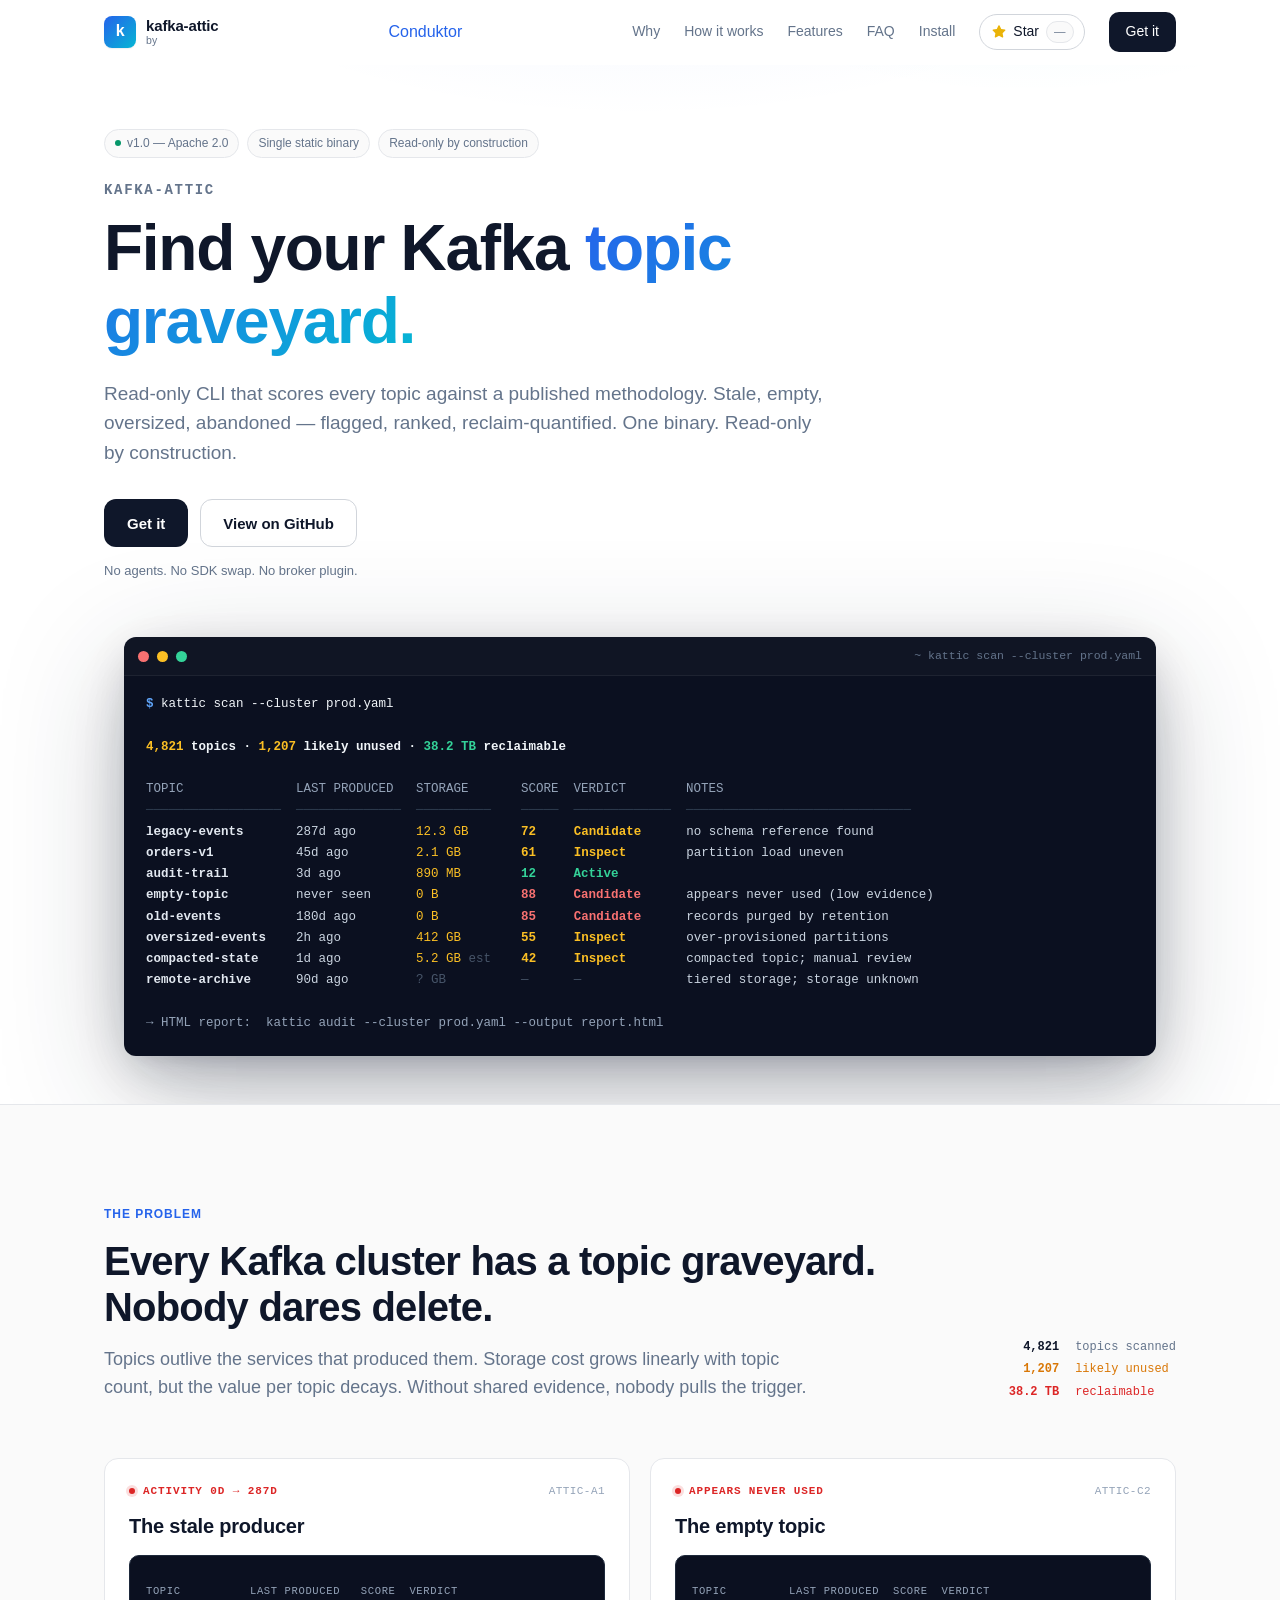
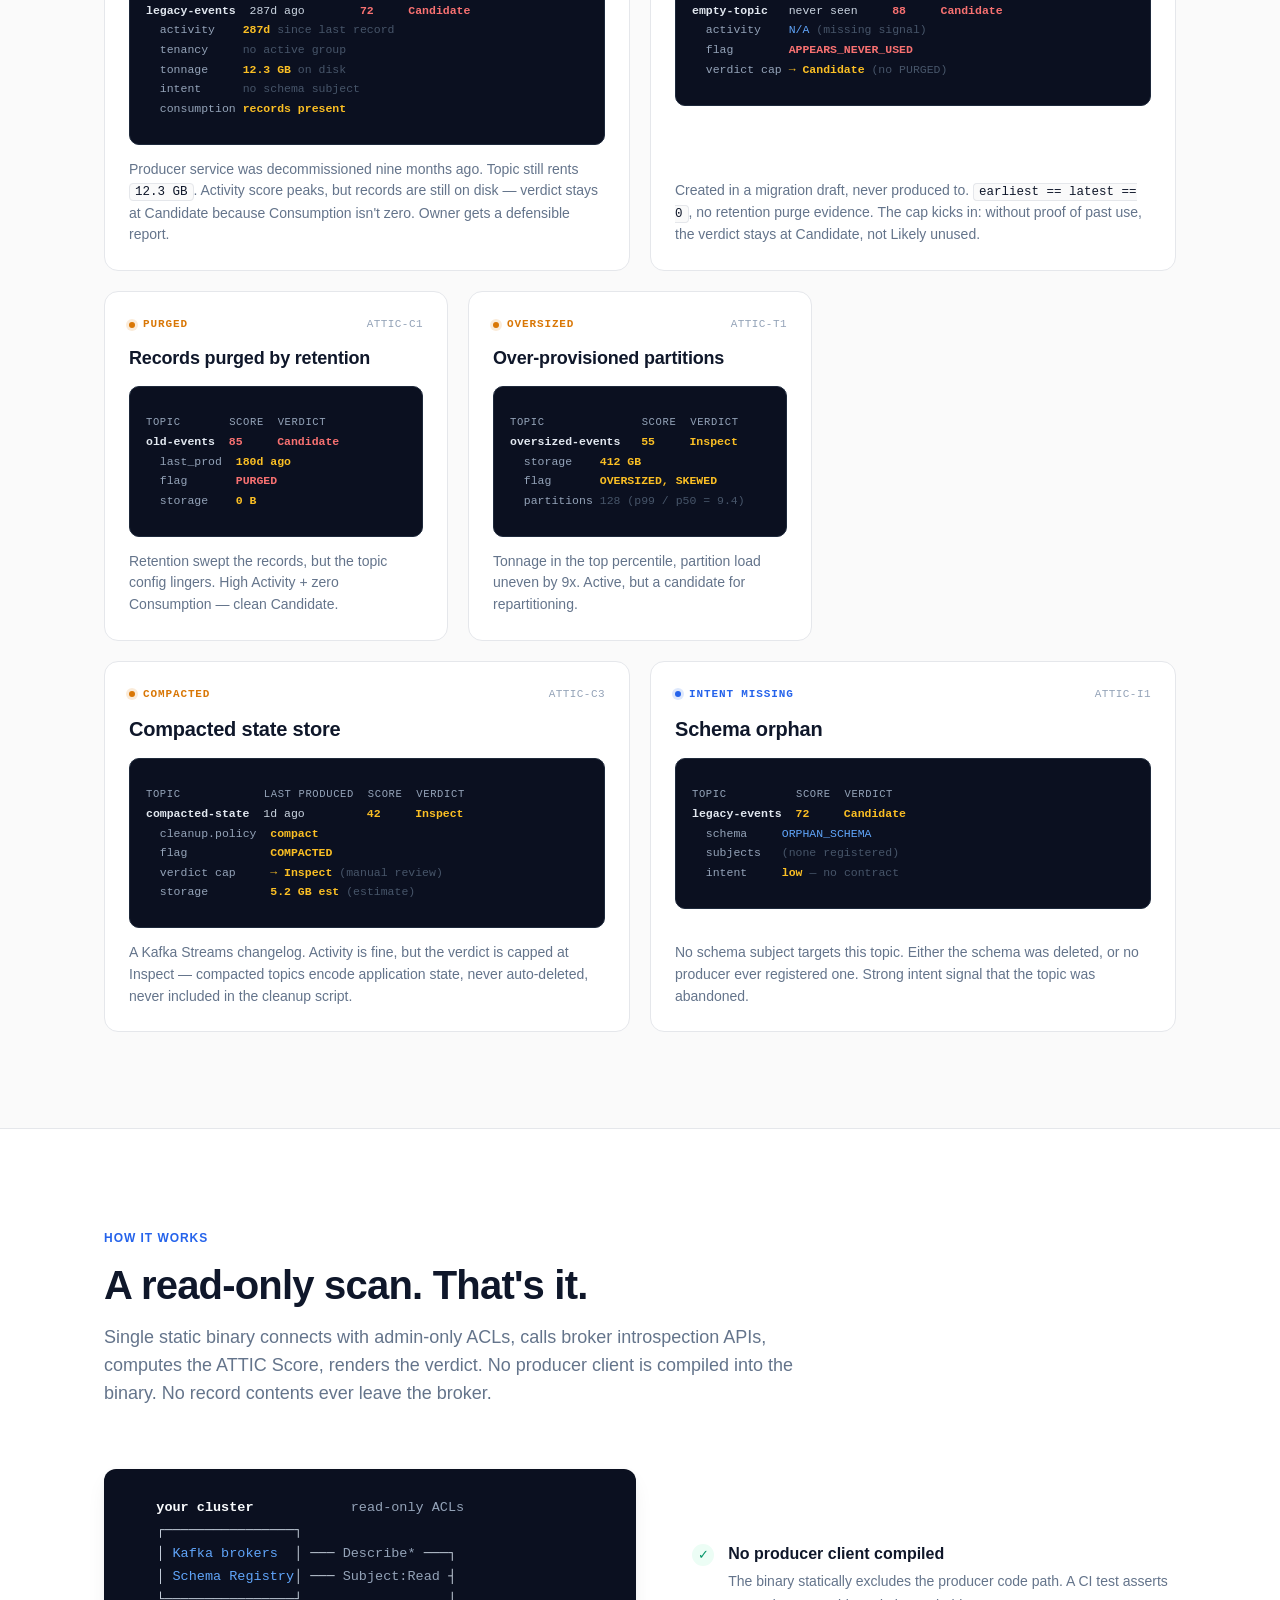
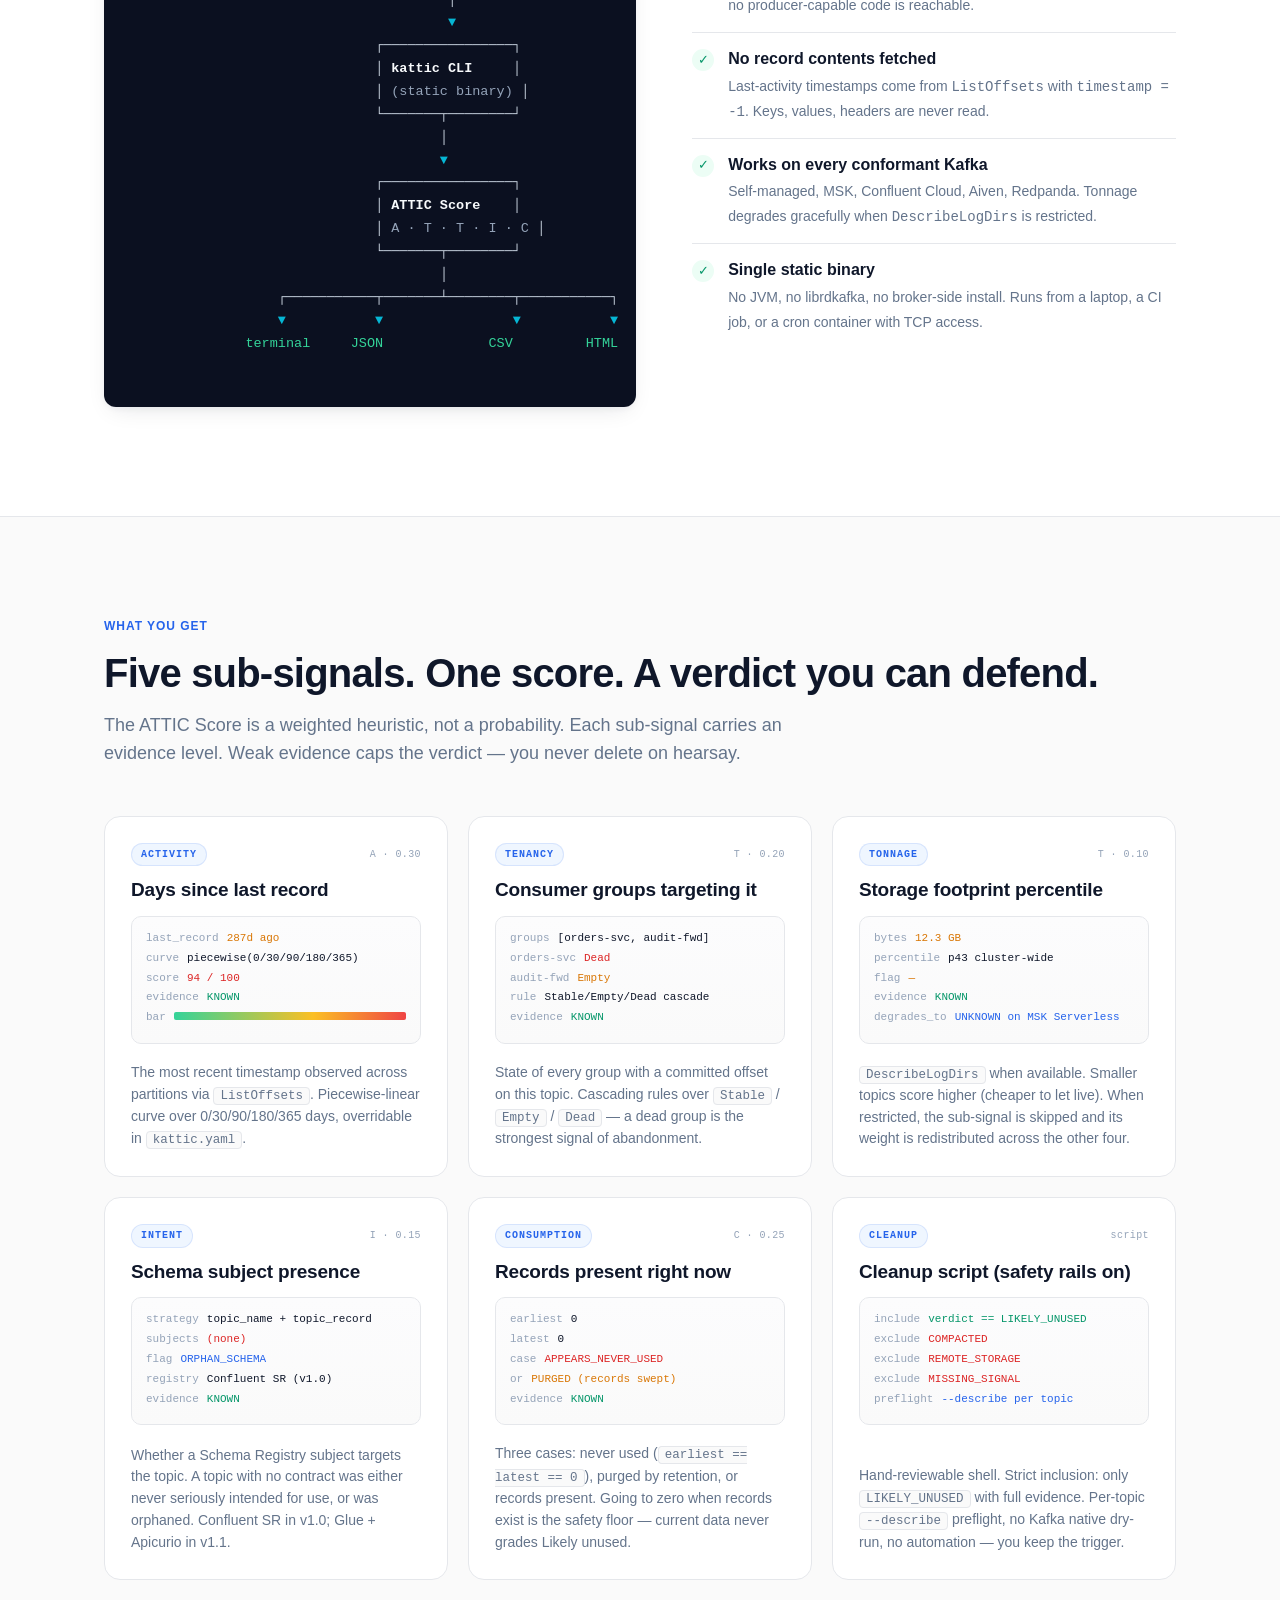
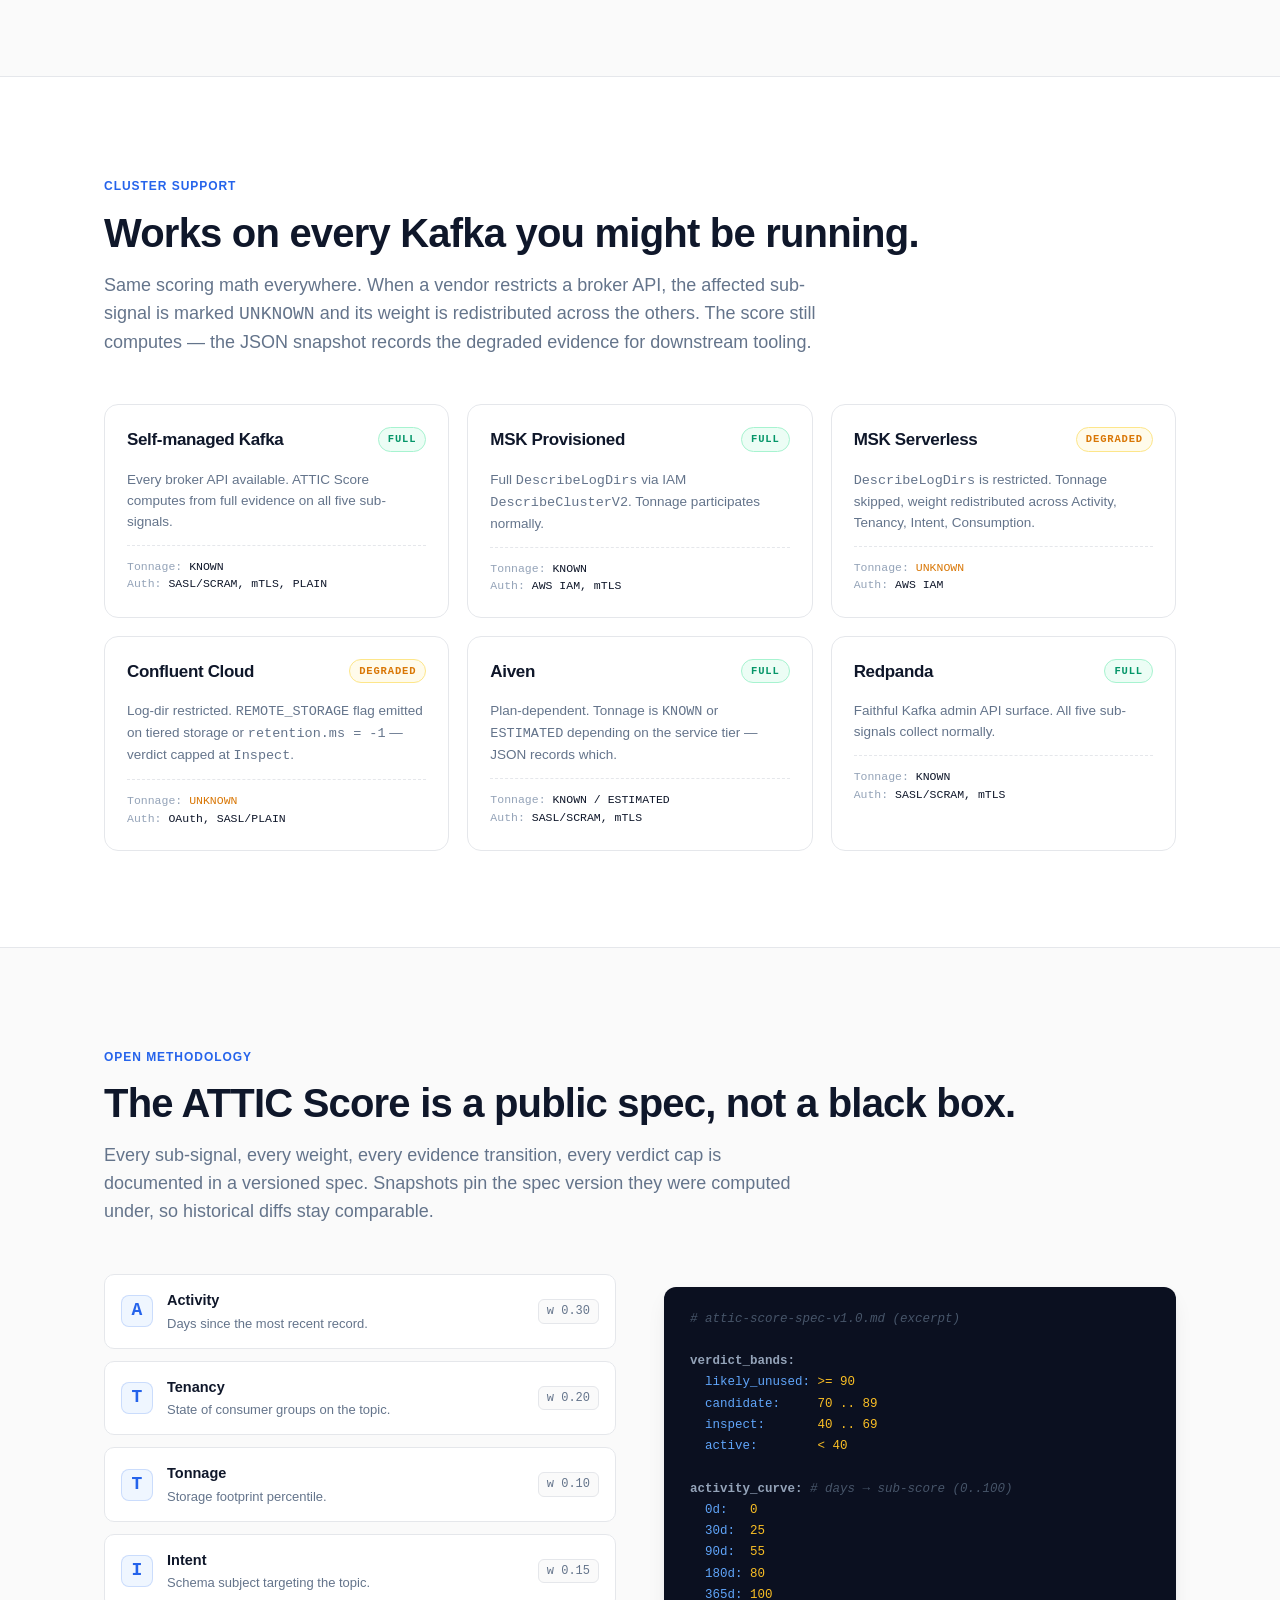
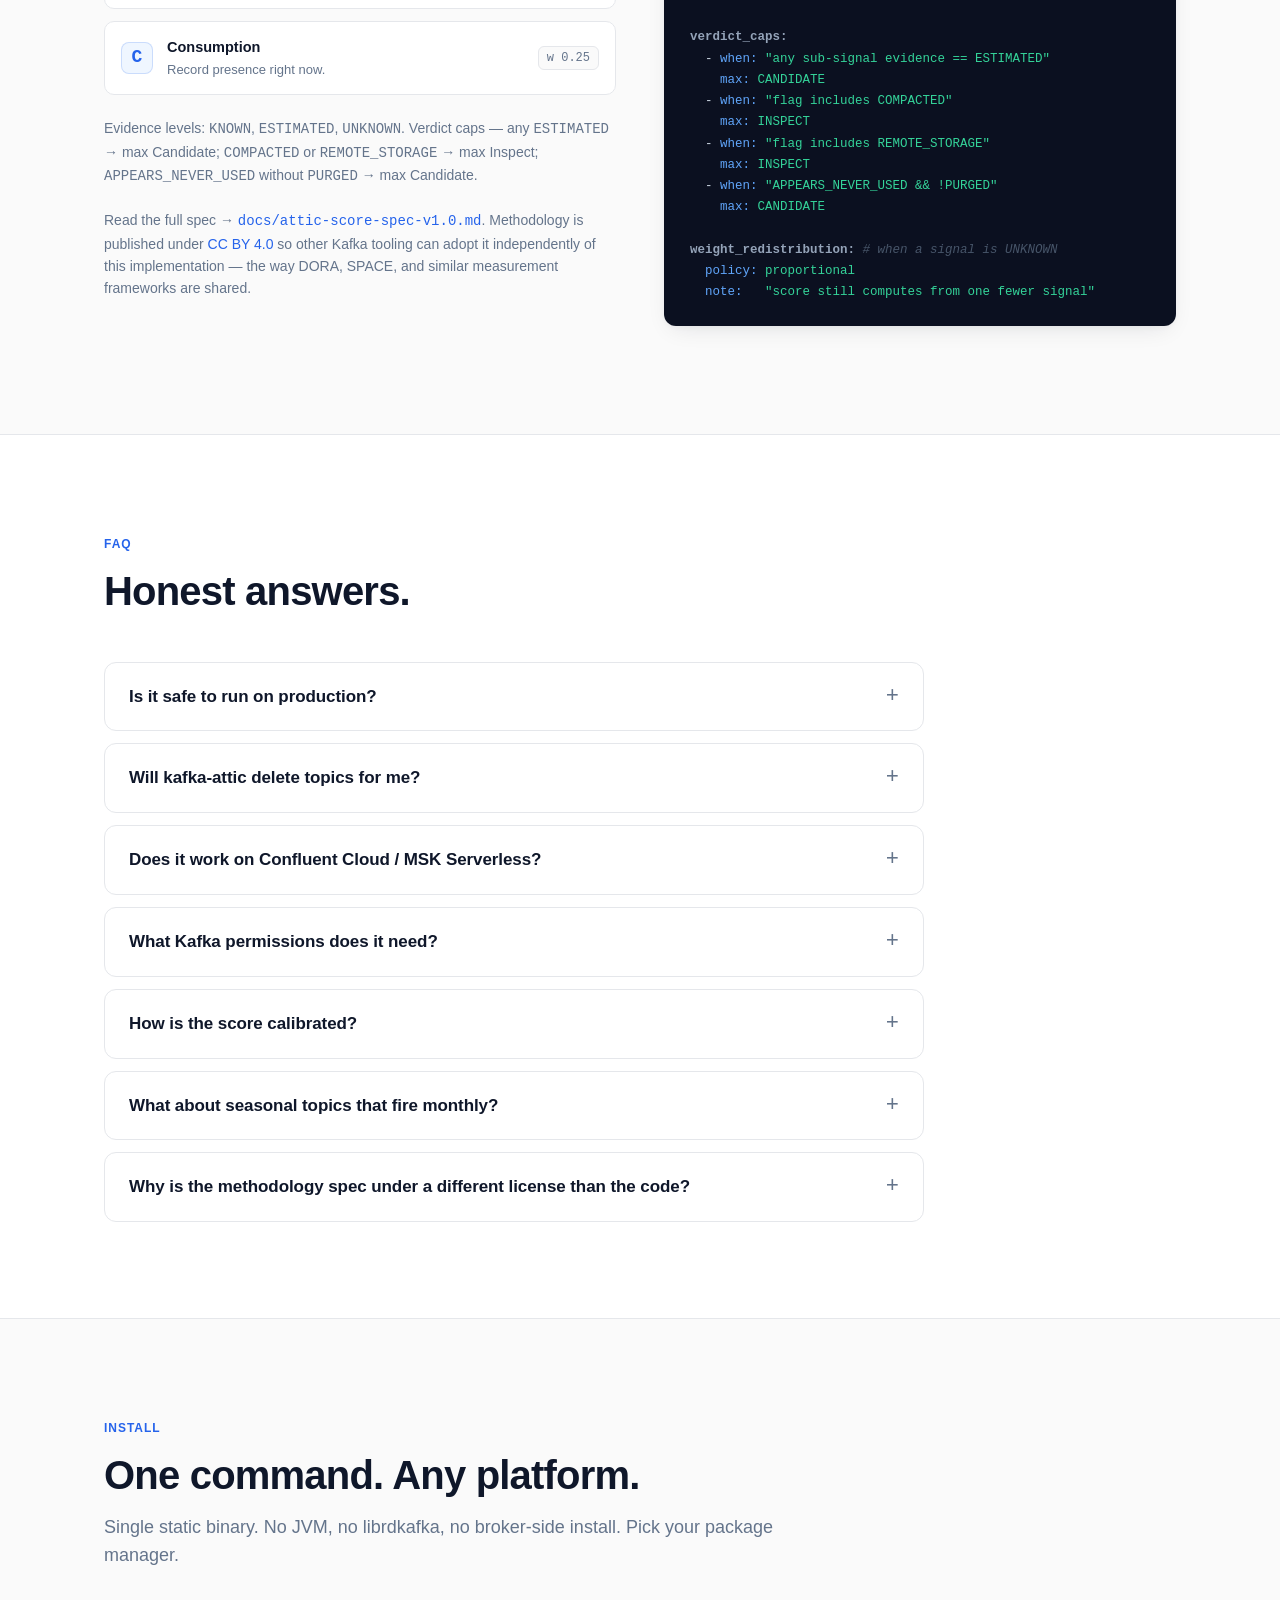
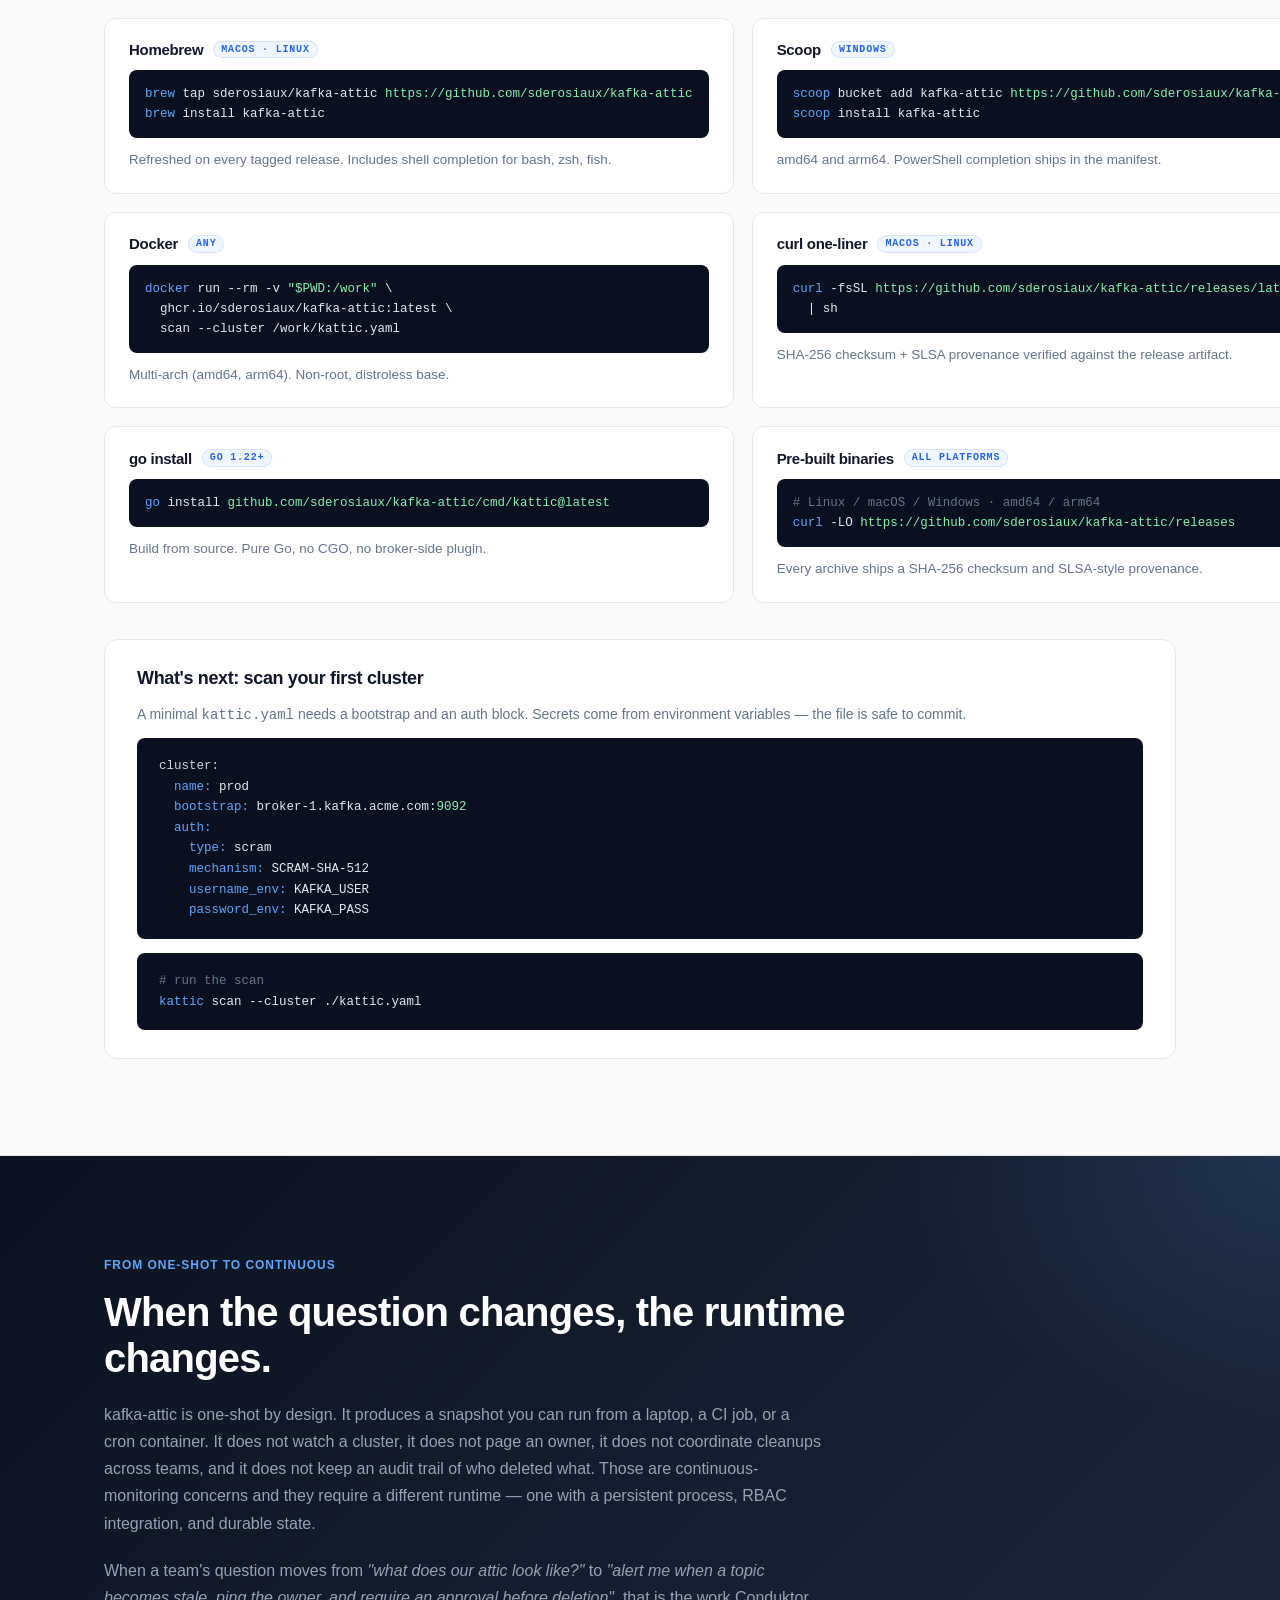
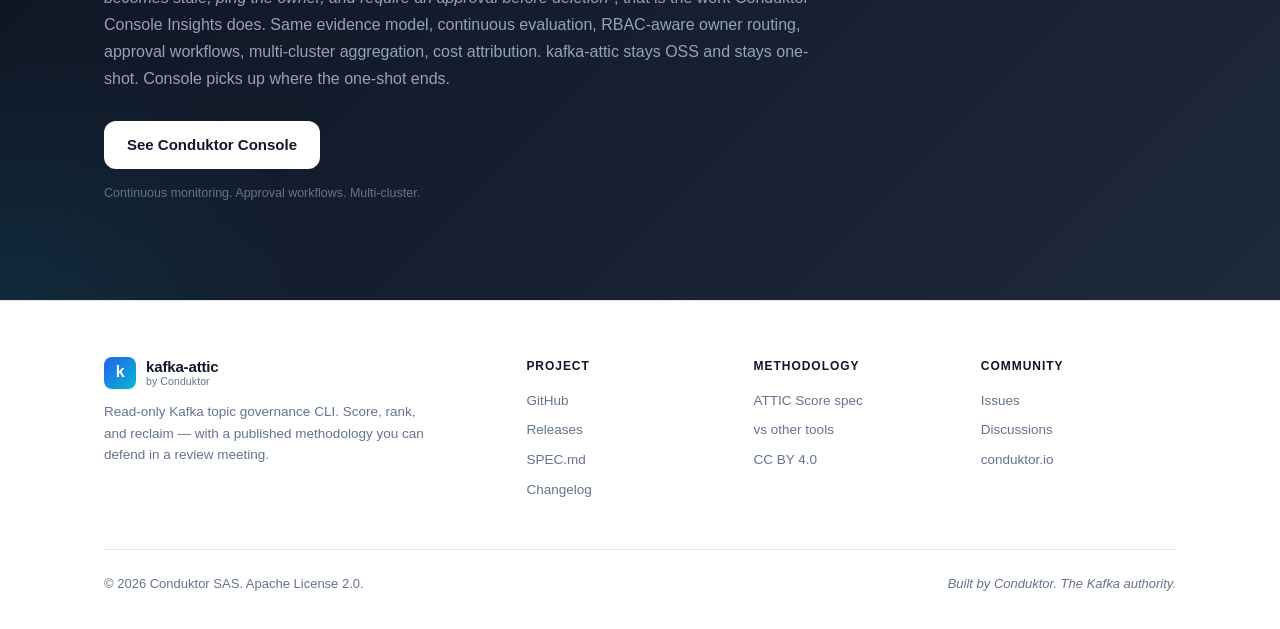
==== docs/index.html @ 412f43ad "feat: landing page (GitHub Pages) + same-repo brew/scoop publishing Landing page at https://sderosia" ====
<!doctype html>
<html lang="en">
  <head>
    <meta charset="utf-8" />
    <meta name="viewport" content="width=device-width,initial-scale=1" />
    <title>kafka-attic — find your Kafka topic graveyard</title>
    <meta
      name="description"
      content="Read-only Go CLI that scores stale, empty, oversized, abandoned Kafka topics in one scan. ATTIC Score methodology, vendor-neutral, single binary."
    />
    <meta
      name="keywords"
      content="kafka topic cleanup, stale kafka topics, kafka topic graveyard, unused kafka topics, kafka storage reclaim, kafka audit, ATTIC Score, kafka governance, kafka CLI, kafka admin, MSK cleanup, Confluent Cloud cleanup, Aiven Kafka, Redpanda, kafka topic lifecycle, kafka disk cost, kafka topic owner, kafka inventory, kafka health, kafka attic"
    />
    <meta name="author" content="Conduktor" />
    <meta
      name="robots"
      content="index,follow,max-image-preview:large,max-snippet:-1,max-video-preview:-1"
    />
    <meta name="theme-color" content="#0f172a" />
    <meta name="color-scheme" content="light" />
    <link rel="canonical" href="https://sderosiaux.github.io/kafka-attic/" />
    <link rel="manifest" href="manifest.webmanifest" />

    <!-- Open Graph -->
    <meta property="og:title" content="kafka-attic — find your Kafka topic graveyard" />
    <meta
      property="og:description"
      content="Read-only Go CLI that scores stale, empty, oversized, abandoned Kafka topics in one scan. ATTIC Score methodology, vendor-neutral, single binary."
    />
    <meta property="og:url" content="https://sderosiaux.github.io/kafka-attic/" />
    <meta property="og:site_name" content="kafka-attic" />
    <meta property="og:locale" content="en_US" />
    <meta property="og:type" content="website" />
    <meta property="og:image" content="https://sderosiaux.github.io/kafka-attic/images/og-card.png" />
    <meta property="og:image:width" content="1200" />
    <meta property="og:image:height" content="630" />
    <meta property="og:image:type" content="image/png" />
    <meta
      property="og:image:alt"
      content="kafka-attic — find your Kafka topic graveyard. Read-only CLI."
    />

    <!-- Twitter -->
    <meta name="twitter:card" content="summary_large_image" />
    <meta name="twitter:site" content="@conduktor" />
    <meta name="twitter:creator" content="@conduktor" />
    <meta name="twitter:title" content="kafka-attic — find your Kafka topic graveyard" />
    <meta
      name="twitter:description"
      content="Read-only Go CLI that scores stale, empty, oversized, abandoned Kafka topics in one scan. ATTIC Score methodology, vendor-neutral, single binary."
    />
    <meta
      name="twitter:image"
      content="https://sderosiaux.github.io/kafka-attic/images/og-card.png"
    />
    <meta
      name="twitter:image:alt"
      content="kafka-attic — find your Kafka topic graveyard."
    />

    <!-- Performance -->
    <link rel="preconnect" href="https://api.github.com" crossorigin />
    <link rel="dns-prefetch" href="https://github.com" />

    <!-- Structured data: SoftwareApplication -->
    <script type="application/ld+json">
      {
        "@context": "https://schema.org",
        "@type": "SoftwareApplication",
        "name": "kafka-attic",
        "alternateName": "kattic",
        "applicationCategory": "DeveloperApplication",
        "applicationSubCategory": "Kafka topic governance scanner",
        "operatingSystem": "Linux, macOS, Windows",
        "softwareVersion": "1.0.0",
        "dateModified": "2026-05-22",
        "url": "https://sderosiaux.github.io/kafka-attic/",
        "description": "Read-only Go CLI that scores every Kafka topic against a published methodology — Activity, Tenancy, Tonnage, Intent, Consumption. Single static binary, vendor-neutral, no producer client compiled.",
        "image": "https://sderosiaux.github.io/kafka-attic/images/og-card.png",
        "downloadUrl": "https://github.com/sderosiaux/kafka-attic/releases/latest",
        "softwareHelp": "https://github.com/sderosiaux/kafka-attic",
        "license": "https://www.apache.org/licenses/LICENSE-2.0",
        "featureList": [
          "ATTIC Score 0-100 per topic over five sub-signals",
          "Evidence levels: KNOWN, ESTIMATED, UNKNOWN per sub-signal",
          "Structural flags: OVERSIZED, SKEWED, ORPHAN_SCHEMA, COMPACTED, REMOTE_STORAGE",
          "Cleanup script generator with strict inclusion rules",
          "Snapshot diff for week-over-week reclaim tracking",
          "Four output formats: terminal, JSON, CSV, single-file HTML",
          "Auth: SASL_PLAIN, SCRAM-SHA-256/512, mTLS, AWS IAM, OAuth",
          "Works on self-managed Kafka, MSK, Confluent Cloud, Aiven, Redpanda"
        ],
        "offers": {
          "@type": "Offer",
          "price": "0",
          "priceCurrency": "USD"
        },
        "author": {
          "@type": "Organization",
          "name": "Conduktor",
          "url": "https://www.conduktor.io"
        },
        "publisher": {
          "@type": "Organization",
          "name": "Conduktor",
          "url": "https://www.conduktor.io"
        }
      }
    </script>

    <!-- Structured data: FAQPage -->
    <script type="application/ld+json">
      {
        "@context": "https://schema.org",
        "@type": "FAQPage",
        "mainEntity": [
          {
            "@type": "Question",
            "name": "Is it safe to run on production?",
            "acceptedAnswer": {
              "@type": "Answer",
              "text": "Yes. kafka-attic is read-only by construction. The binary uses franz-go configured as an admin/consumer client only; the producer client is statically excluded at compile time and a CI test asserts that no producer-capable code path is reachable. Scans use bounded concurrency and back off on throttling. For multi-thousand-topic clusters, a --sample mode lets you size impact first."
            }
          },
          {
            "@type": "Question",
            "name": "Will kafka-attic delete topics for me?",
            "acceptedAnswer": {
              "@type": "Answer",
              "text": "No. The cleanup script is a generated shell artifact you review and run by hand. kafka-attic never executes a destructive command itself. The verdict is LIKELY_UNUSED, never SAFE_DELETE. Topics with MISSING_SIGNAL, COMPACTED, REMOTE_STORAGE, or UNKNOWN evidence are excluded from the cleanup script. The script ships with per-topic preflight --describe commands and a warning banner — Kafka has no native dry-run for topic deletion."
            }
          },
          {
            "@type": "Question",
            "name": "Does it work on Confluent Cloud / MSK Serverless?",
            "acceptedAnswer": {
              "@type": "Answer",
              "text": "Yes, with degraded Tonnage. DescribeLogDirs is restricted on both, so kafka-attic skips the Tonnage sub-signal and redistributes its weight. Confluent Cloud topics on tiered storage or infinite retention also receive REMOTE_STORAGE, capped at INSPECT. The four other sub-signals collect normally."
            }
          },
          {
            "@type": "Question",
            "name": "What Kafka permissions does it need?",
            "acceptedAnswer": {
              "@type": "Answer",
              "text": "Read-only ACLs: Describe on Cluster, Topic, and Group; DescribeConfigs on Topic; DescribeLogDirs on Cluster (optional — enables Tonnage). For Schema Registry, a read-only API key with Subject:Read. For MSK IAM: kafka:DescribeCluster, kafka-cluster:DescribeTopic, kafka-cluster:DescribeGroup, kafka-cluster:DescribeTopicDynamicConfiguration, kafka-cluster:Connect. The scan reports observed permissions so you can audit access after the fact."
            }
          },
          {
            "@type": "Question",
            "name": "How is the score calibrated?",
            "acceptedAnswer": {
              "@type": "Answer",
              "text": "Defaults (Activity 0.30, Tenancy 0.20, Tonnage 0.10, Intent 0.15, Consumption 0.25) come from an anonymized calibration dataset gathered during the design phase, weighted toward signals reliably available on every conformant cluster. All weights, thresholds, and the activity curve are overridable in kattic.yaml. Every JSON snapshot pins the attic_spec_version it was computed under, so historical snapshots remain reproducible and comparable via kattic diff."
            }
          },
          {
            "@type": "Question",
            "name": "What about seasonal topics that fire monthly?",
            "acceptedAnswer": {
              "@type": "Answer",
              "text": "Seasonality detection is out of scope for v1.0. Two mitigations exist: (1) the verdict is conservative — Consumption goes to 0 the moment records exist, so topics with current data are capped well below LIKELY_UNUSED, and (2) the optional history database accumulates past scans so the v1.1 seasonality detector can pick them up. Until then, add monthly/quarterly producers to exclude_patterns with effect: mark_protected."
            }
          },
          {
            "@type": "Question",
            "name": "Why is the methodology spec under a different license than the code?",
            "acceptedAnswer": {
              "@type": "Answer",
              "text": "The code is Apache 2.0; the methodology spec (docs/attic-score-spec-*.md) is CC BY 4.0. The spec is a piece of documentation meant to be cited, forked, and re-implemented by other Kafka tooling — CC BY 4.0 is the standard license for that kind of artifact. The dual licensing is intentional and reflects how DORA / SPACE / similar measurement frameworks are published."
            }
          }
        ]
      }
    </script>

    <!-- Structured data: WebSite -->
    <script type="application/ld+json">
      {
        "@context": "https://schema.org",
        "@type": "WebSite",
        "name": "kafka-attic",
        "url": "https://sderosiaux.github.io/kafka-attic/",
        "publisher": {
          "@type": "Organization",
          "name": "Conduktor",
          "url": "https://www.conduktor.io"
        }
      }
    </script>

    <style>
      :root {
        --bg: #ffffff;
        --bg-soft: #fafafa;
        --bg-code: #0b1020;
        --text: #0f172a;
        --muted: #64748b;
        --border: #e5e7eb;
        --border-strong: #d1d5db;
        --accent: #2563eb;
        --accent-hover: #1d4ed8;
        --accent-soft: #eff6ff;
        --success: #059669;
        --warn: #d97706;
        --crit: #dc2626;
        --shadow-sm: 0 1px 2px rgba(15, 23, 42, 0.04), 0 1px 1px rgba(15, 23, 42, 0.03);
        --shadow-md: 0 8px 24px -8px rgba(15, 23, 42, 0.12), 0 2px 6px rgba(15, 23, 42, 0.04);
        --shadow-lg:
          0 24px 60px -20px rgba(15, 23, 42, 0.25), 0 8px 20px -10px rgba(15, 23, 42, 0.12);
        --radius: 10px;
        --radius-lg: 16px;
        --maxw: 1120px;
        --font:
          -apple-system, BlinkMacSystemFont, "Inter", "Segoe UI", Roboto, Oxygen, Ubuntu, Cantarell,
          sans-serif;
        --mono: ui-monospace, SFMono-Regular, "JetBrains Mono", Menlo, Consolas, monospace;
      }
      * { box-sizing: border-box; }
      html, body { margin: 0; padding: 0; }
      body {
        font-family: var(--font);
        color: var(--text);
        background: var(--bg);
        line-height: 1.55;
        -webkit-font-smoothing: antialiased;
        text-rendering: optimizeLegibility;
      }
      a { color: var(--accent); text-decoration: none; }
      a:hover { color: var(--accent-hover); }
      h1, h2, h3 { letter-spacing: -0.02em; line-height: 1.15; margin: 0; }
      h1 { font-size: clamp(40px, 6vw, 64px); font-weight: 700; }
      h2 { font-size: clamp(28px, 3.6vw, 40px); font-weight: 650; }
      h3 { font-size: 18px; font-weight: 600; }
      p { margin: 0; }
      .wrap { max-width: var(--maxw); margin: 0 auto; padding: 0 24px; }

      /* Nav */
      header.nav {
        position: sticky;
        top: 0;
        z-index: 50;
        background: rgba(255, 255, 255, 0.78);
        backdrop-filter: saturate(160%) blur(10px);
        border-bottom: 1px solid transparent;
        transition: border-color 0.2s, background 0.2s;
      }
      header.nav.scrolled { border-color: var(--border); }
      .nav-inner {
        display: flex;
        align-items: center;
        justify-content: space-between;
        height: 64px;
      }
      .brand {
        display: flex;
        align-items: center;
        gap: 10px;
        color: var(--text);
      }
      .brand-icon {
        width: 32px;
        height: 32px;
        border-radius: 8px;
        flex-shrink: 0;
        box-shadow: var(--shadow-sm);
        background: linear-gradient(135deg, #2563eb 0%, #06b6d4 100%);
        display: inline-flex;
        align-items: center;
        justify-content: center;
        color: #fff;
        font-family: var(--mono);
        font-weight: 700;
        font-size: 16px;
        letter-spacing: -0.04em;
      }
      .brand-text { display: flex; flex-direction: column; line-height: 1.05; }
      .brand-text .name {
        font-weight: 650;
        font-size: 15px;
        letter-spacing: -0.01em;
      }
      .brand-text .by {
        font-size: 10.5px;
        color: var(--muted);
        font-weight: 500;
        margin-top: 2px;
        letter-spacing: 0.01em;
      }
      .brand-text .by a { color: var(--muted); }
      .brand-text .by a:hover { color: var(--text); }

      /* Star button */
      .nav-star {
        display: inline-flex;
        align-items: center;
        gap: 7px;
        padding: 6px 10px 6px 12px;
        background: #fff;
        border: 1px solid var(--border-strong);
        border-radius: 999px;
        font-size: 13px;
        font-weight: 500;
        color: var(--text) !important;
        transition: border-color 0.15s, transform 0.15s, box-shadow 0.15s;
      }
      .nav-star:hover {
        border-color: var(--text);
        transform: translateY(-1px);
        box-shadow: var(--shadow-sm);
      }
      .nav-star svg {
        width: 14px;
        height: 14px;
        color: #eab308;
        transition: transform 0.2s;
      }
      .nav-star:hover svg { transform: rotate(15deg) scale(1.1); }
      .nav-star .count {
        padding: 1px 7px;
        background: var(--bg-soft);
        border: 1px solid var(--border);
        border-radius: 999px;
        font-size: 11.5px;
        color: var(--muted);
        font-variant-numeric: tabular-nums;
        min-width: 18px;
        text-align: center;
      }
      .nav-links {
        display: flex;
        align-items: center;
        gap: 24px;
      }
      .nav-links a {
        color: var(--muted);
        font-size: 14px;
        font-weight: 500;
      }
      .nav-links a:hover { color: var(--text); }
      @media (max-width: 760px) {
        .nav-links a:not(.btn):not(.nav-star) { display: none; }
      }

      /* Buttons */
      .btn {
        display: inline-flex;
        align-items: center;
        gap: 8px;
        height: 40px;
        padding: 0 16px;
        border-radius: var(--radius);
        font-size: 14px;
        font-weight: 550;
        border: 1px solid transparent;
        cursor: pointer;
        transition: background 0.15s, border-color 0.15s, transform 0.15s, box-shadow 0.15s;
      }
      .btn-primary, .nav-links a.btn-primary {
        background: var(--text);
        color: #fff;
      }
      .btn-primary:hover, .nav-links a.btn-primary:hover {
        background: #000;
        color: #fff;
        transform: translateY(-1px);
        box-shadow: var(--shadow-md);
      }
      .btn-ghost {
        background: #fff;
        color: var(--text);
        border-color: var(--border-strong);
      }
      .btn-ghost:hover {
        background: var(--bg-soft);
        color: var(--text);
      }
      .btn-lg {
        height: 48px;
        padding: 0 22px;
        font-size: 15px;
        border-radius: 12px;
      }

      /* Hero */
      .hero {
        padding: 64px 0 48px;
        position: relative;
        overflow: hidden;
      }
      .hero::before {
        content: "";
        position: absolute;
        inset: -200px 0 auto 0;
        height: 600px;
        z-index: -1;
        background:
          radial-gradient(60% 60% at 50% 0%, rgba(37, 99, 235, 0.08), transparent 70%),
          radial-gradient(40% 40% at 80% 10%, rgba(6, 182, 212, 0.07), transparent 70%);
      }
      .badges {
        display: flex;
        gap: 8px;
        flex-wrap: wrap;
        margin-bottom: 24px;
      }
      .badge {
        display: inline-flex;
        align-items: center;
        gap: 6px;
        padding: 4px 10px;
        border-radius: 999px;
        font-size: 12px;
        font-weight: 500;
        color: var(--muted);
        background: var(--bg-soft);
        border: 1px solid var(--border);
      }
      .badge .dot {
        width: 6px; height: 6px; border-radius: 50%; background: var(--success);
      }
      .hero h1 { max-width: 880px; }
      .hero h1 .hero-name {
        display: block;
        font-size: 14px;
        font-weight: 600;
        color: var(--muted);
        letter-spacing: 0.12em;
        text-transform: uppercase;
        margin-bottom: 14px;
        font-family: var(--mono);
      }
      .hero h1 .accent {
        background: linear-gradient(135deg, #2563eb 0%, #06b6d4 100%);
        -webkit-background-clip: text;
        background-clip: text;
        color: transparent;
      }
      .hero .lede {
        margin-top: 20px;
        font-size: 19px;
        color: var(--muted);
        max-width: 720px;
      }
      .hero .ctas {
        margin-top: 32px;
        display: flex;
        gap: 12px;
        flex-wrap: wrap;
      }
      .hero .meta {
        margin-top: 14px;
        font-size: 13px;
        color: var(--muted);
      }

      /* Terminal frame — used for hero + mosaic */
      .term {
        background: var(--bg-code);
        border-radius: 12px;
        box-shadow: var(--shadow-lg);
        overflow: hidden;
        font-family: var(--mono);
        color: #cbd5e1;
      }
      .term-bar {
        display: flex;
        align-items: center;
        gap: 8px;
        padding: 10px 14px;
        border-bottom: 1px solid rgba(255, 255, 255, 0.06);
        background: rgba(255, 255, 255, 0.02);
      }
      .term-bar .led {
        width: 11px; height: 11px; border-radius: 50%;
        background: #475569;
      }
      .term-bar .led.r { background: #f87171; }
      .term-bar .led.y { background: #fbbf24; }
      .term-bar .led.g { background: #34d399; }
      .term-bar .title {
        margin-left: auto;
        font-size: 11.5px;
        color: #64748b;
        font-family: var(--mono);
      }
      .term-body {
        padding: 18px 22px 22px;
        font-size: 12.5px;
        line-height: 1.7;
        overflow-x: auto;
      }
      .term-body .prompt { color: #60a5fa; font-weight: 700; }
      .term-body .cmd { color: #f1f5f9; }
      .term-body .head { color: #94a3b8; }
      .term-body .rule { color: #334155; }
      .term-body .topic { color: #e2e8f0; font-weight: 600; }
      .term-body .num { color: #fbbf24; }
      .term-body .crit { color: #f87171; font-weight: 600; }
      .term-body .warn { color: #fbbf24; font-weight: 600; }
      .term-body .ok { color: #34d399; font-weight: 600; }
      .term-body .info { color: #60a5fa; font-weight: 600; }
      .term-body .dim { color: #475569; }
      .term-body .note { color: #94a3b8; }
      .term-body pre {
        margin: 0;
        font: inherit;
        white-space: pre;
      }
      .term-summary {
        color: #f1f5f9;
        font-weight: 600;
        margin-bottom: 14px;
      }
      .term-summary .reclaim { color: #34d399; }
      .term-summary .unused { color: #fbbf24; }

      /* Hero screenshot — terminal */
      .screenshot {
        margin: 56px auto 0;
        width: 100%;
        max-width: 1080px;
        padding: 0 24px;
        box-sizing: border-box;
      }
      .screenshot .term {
        filter: drop-shadow(0 30px 60px rgba(15, 23, 42, 0.22))
          drop-shadow(0 10px 20px rgba(15, 23, 42, 0.08));
      }

      /* Sections */
      section { padding: 96px 0; }
      section .eyebrow {
        display: inline-block;
        font-size: 12px;
        font-weight: 600;
        letter-spacing: 0.08em;
        text-transform: uppercase;
        color: var(--accent);
        margin-bottom: 14px;
      }
      section .lede {
        font-size: 18px;
        color: var(--muted);
        max-width: 720px;
        margin-top: 16px;
      }

      /* Why — mosaic */
      .why {
        background: var(--bg-soft);
        border-top: 1px solid var(--border);
        border-bottom: 1px solid var(--border);
      }
      .why-head {
        display: grid;
        grid-template-columns: 1fr auto;
        gap: 32px;
        align-items: end;
      }
      @media (max-width: 760px) {
        .why-head { grid-template-columns: 1fr; }
      }
      .why-stats {
        display: grid;
        grid-template-columns: auto auto;
        gap: 4px 16px;
        font-family: var(--mono);
        font-size: 12px;
        color: var(--muted);
        justify-content: end;
      }
      .why-stats .num {
        font-weight: 700;
        text-align: right;
        color: var(--text);
      }
      .why-stats .num.crit, .why-stats .lab.crit { color: var(--crit); }
      .why-stats .num.warn, .why-stats .lab.warn { color: var(--warn); }
      .why-stats .num.info, .why-stats .lab.info { color: var(--accent); }

      .why-mosaic {
        margin-top: 56px;
        display: grid;
        grid-template-columns: repeat(6, 1fr);
        gap: 20px;
      }
      @media (max-width: 880px) {
        .why-mosaic { grid-template-columns: 1fr; }
      }

      .anti {
        position: relative;
        background: #fff;
        border: 1px solid var(--border);
        border-radius: 14px;
        padding: 24px;
        overflow: hidden;
        display: flex;
        flex-direction: column;
        transition: border-color 0.2s, transform 0.2s, box-shadow 0.2s;
      }
      .anti.span-3 { grid-column: span 3; }
      .anti.span-2 { grid-column: span 2; }
      @media (max-width: 880px) {
        .anti.span-3, .anti.span-2 { grid-column: span 1; }
      }
      .anti:hover {
        transform: translateY(-3px);
        box-shadow: 0 0 0 1px rgba(15, 23, 42, 0.15),
          0 24px 40px -22px rgba(15, 23, 42, 0.22);
        border-color: transparent;
      }
      .anti-head {
        display: flex;
        align-items: center;
        justify-content: space-between;
        margin-bottom: 14px;
      }
      .anti-tag {
        display: inline-flex;
        align-items: center;
        gap: 8px;
        font-family: var(--mono);
        font-size: 11px;
        font-weight: 600;
        text-transform: uppercase;
        letter-spacing: 0.08em;
        color: var(--muted);
      }
      .anti-tag .pulse {
        width: 6px; height: 6px; border-radius: 50%;
        background: var(--accent);
        box-shadow: 0 0 0 3px rgba(37, 99, 235, 0.15);
      }
      .anti.warn .anti-tag { color: var(--warn); }
      .anti.warn .anti-tag .pulse {
        background: var(--warn);
        box-shadow: 0 0 0 3px rgba(217, 119, 6, 0.15);
      }
      .anti.crit .anti-tag { color: var(--crit); }
      .anti.crit .anti-tag .pulse {
        background: var(--crit);
        box-shadow: 0 0 0 3px rgba(220, 38, 38, 0.15);
      }
      .anti.info .anti-tag { color: var(--accent); }
      .anti-code {
        font-family: var(--mono);
        font-size: 11px;
        color: #94a3b8;
        letter-spacing: 0.04em;
      }
      .anti h3 {
        font-size: 20px;
        line-height: 1.25;
        letter-spacing: -0.01em;
      }
      .anti.span-2 h3 { font-size: 18px; }
      .anti h3 code {
        background: var(--bg-soft);
        color: var(--text);
        border: 1px solid var(--border);
        padding: 1px 7px;
        border-radius: 5px;
        font-size: 0.85em;
        font-family: var(--mono);
        font-weight: 500;
      }

      /* Embedded mini-term in a mosaic card */
      .anti-term {
        margin: 16px 0 14px;
        background: var(--bg-code);
        border: 1px solid #1e293b;
        border-radius: 10px;
        padding: 14px 16px;
        font-family: var(--mono);
        font-size: 11.5px;
        line-height: 1.7;
        color: #cbd5e1;
        overflow: hidden;
      }
      .anti-term .topic { color: #e2e8f0; font-weight: 600; }
      .anti-term .crit { color: #f87171; font-weight: 600; }
      .anti-term .warn { color: #fbbf24; font-weight: 600; }
      .anti-term .ok { color: #34d399; }
      .anti-term .info { color: #60a5fa; }
      .anti-term .dim { color: #475569; }
      .anti-term .label { color: #94a3b8; }
      .anti-term .num { color: #fbbf24; }
      .anti-term .head { color: #94a3b8; font-size: 10.5px; letter-spacing: 0.06em; }

      .anti p {
        color: var(--muted);
        font-size: 14px;
        line-height: 1.55;
        margin-top: auto;
      }
      .anti p code {
        background: var(--bg-soft);
        color: var(--text);
        border: 1px solid var(--border);
        padding: 1px 5px;
        border-radius: 4px;
        font-size: 12.5px;
        font-family: var(--mono);
      }

      /* How it works */
      .how-grid {
        display: grid;
        grid-template-columns: 1.1fr 1fr;
        gap: 56px;
        margin-top: 48px;
        align-items: center;
      }
      @media (max-width: 880px) {
        .how-grid { grid-template-columns: 1fr; }
      }
      .diagram {
        background: var(--bg-code);
        color: #cbd5e1;
        border-radius: 12px;
        padding: 28px;
        font-family: var(--mono);
        font-size: 13.5px;
        line-height: 1.7;
        box-shadow: var(--shadow-md);
        overflow-x: auto;
      }
      .diagram .arrow { color: #06b6d4; }
      .diagram .label { color: #94a3b8; }
      .diagram .hi { color: #f8fafc; font-weight: 600; }
      .diagram .box { color: #60a5fa; }
      .diagram .out { color: #34d399; }
      .how-points { list-style: none; padding: 0; margin: 0; }
      .how-points li {
        list-style: none;
        padding: 14px 0;
        border-bottom: 1px solid var(--border);
        display: flex;
        gap: 14px;
        align-items: flex-start;
      }
      .how-points li:last-child { border-bottom: none; }
      .how-points .check {
        flex: 0 0 auto;
        width: 22px;
        height: 22px;
        border-radius: 50%;
        background: #ecfdf5;
        color: var(--success);
        display: inline-flex;
        align-items: center;
        justify-content: center;
        font-size: 13px;
        margin-top: 2px;
      }
      .how-points strong { display: block; margin-bottom: 2px; }
      .how-points span { color: var(--muted); font-size: 14px; }

      /* Features */
      .features {
        background: var(--bg-soft);
        border-top: 1px solid var(--border);
        border-bottom: 1px solid var(--border);
      }
      .features-grid {
        margin-top: 48px;
        display: grid;
        gap: 20px;
        grid-template-columns: repeat(3, 1fr);
      }
      @media (max-width: 980px) {
        .features-grid { grid-template-columns: repeat(2, 1fr); }
      }
      @media (max-width: 640px) {
        .features-grid { grid-template-columns: 1fr; }
      }
      .feat {
        position: relative;
        padding: 26px;
        border: 1px solid var(--border);
        border-radius: 16px;
        background: #fff;
        overflow: hidden;
        display: flex;
        flex-direction: column;
        transition: border-color 0.2s, transform 0.2s, box-shadow 0.2s;
      }
      .feat::before {
        content: "";
        position: absolute;
        top: 0; left: 0; right: 0;
        height: 1px;
        background: linear-gradient(90deg, transparent, var(--accent), transparent);
        opacity: 0;
        transition: opacity 0.3s;
      }
      .feat:hover {
        transform: translateY(-3px);
        box-shadow: 0 0 0 1px rgba(37, 99, 235, 0.18),
          0 26px 50px -25px rgba(15, 23, 42, 0.25);
        border-color: transparent;
      }
      .feat:hover::before { opacity: 1; }
      .feat-head {
        display: flex;
        align-items: center;
        justify-content: space-between;
        margin-bottom: 12px;
      }
      .feat-tag {
        font-family: var(--mono);
        font-size: 10px;
        font-weight: 700;
        text-transform: uppercase;
        letter-spacing: 0.1em;
        color: var(--accent);
        padding: 3px 9px;
        border-radius: 999px;
        background: var(--accent-soft);
        border: 1px solid rgba(37, 99, 235, 0.12);
      }
      .feat-id {
        font-family: var(--mono);
        font-size: 10px;
        color: #94a3b8;
        letter-spacing: 0.04em;
      }
      .feat h3 {
        font-size: 19px;
        line-height: 1.25;
        letter-spacing: -0.01em;
      }
      .feat p {
        color: var(--muted);
        font-size: 14px;
        margin-top: auto;
        padding-top: 14px;
        line-height: 1.55;
      }
      .feat code {
        background: var(--bg-soft);
        border: 1px solid var(--border);
        padding: 1px 6px;
        border-radius: 4px;
        font-size: 12.5px;
        font-family: var(--mono);
      }
      .feat-preview {
        margin: 14px 0 4px;
        background: linear-gradient(180deg, #fcfcfd, var(--bg-soft));
        border: 1px solid var(--border);
        border-radius: 10px;
        padding: 12px 14px;
        font-family: var(--mono);
        font-size: 11px;
        line-height: 1.8;
        min-height: 128px;
        overflow: hidden;
        position: relative;
      }
      .feat-preview .row {
        display: flex; gap: 8px; align-items: baseline; white-space: nowrap;
      }
      .feat-preview .k { color: #94a3b8; }
      .feat-preview .v { color: var(--text); }
      .feat-preview .vn { color: var(--warn); }
      .feat-preview .vok { color: var(--success); }
      .feat-preview .vcrit { color: var(--crit); }
      .feat-preview .vacc { color: var(--accent); }
      .feat-preview .bar {
        display: inline-block;
        height: 8px;
        border-radius: 2px;
        vertical-align: middle;
      }

      /* Cluster support */
      .cluster-grid {
        margin-top: 48px;
        display: grid;
        gap: 18px;
        grid-template-columns: repeat(3, 1fr);
      }
      @media (max-width: 880px) {
        .cluster-grid { grid-template-columns: repeat(2, 1fr); }
      }
      @media (max-width: 540px) {
        .cluster-grid { grid-template-columns: 1fr; }
      }
      .cluster-card {
        background: #fff;
        border: 1px solid var(--border);
        border-radius: 14px;
        padding: 22px;
        display: flex;
        flex-direction: column;
        transition: border-color 0.2s, transform 0.2s, box-shadow 0.2s;
      }
      .cluster-card:hover {
        transform: translateY(-2px);
        border-color: var(--border-strong);
        box-shadow: var(--shadow-md);
      }
      .cluster-card .ch {
        display: flex; align-items: center; justify-content: space-between;
        margin-bottom: 10px;
      }
      .cluster-card h3 { font-size: 17px; }
      .cluster-card .status {
        font-family: var(--mono);
        font-size: 10.5px;
        font-weight: 700;
        text-transform: uppercase;
        letter-spacing: 0.08em;
        padding: 3px 9px;
        border-radius: 999px;
      }
      .cluster-card .status.full {
        color: var(--success);
        background: #ecfdf5;
        border: 1px solid #a7f3d0;
      }
      .cluster-card .status.degraded {
        color: var(--warn);
        background: #fffbeb;
        border: 1px solid #fde68a;
      }
      .cluster-card p {
        color: var(--muted);
        font-size: 13.5px;
        margin-top: 8px;
        line-height: 1.55;
      }
      .cluster-card .meta {
        font-family: var(--mono);
        font-size: 11.5px;
        color: var(--muted);
        margin-top: 12px;
        padding-top: 12px;
        border-top: 1px dashed var(--border);
      }
      .cluster-card .meta .label { color: #94a3b8; }
      .cluster-card .meta .v { color: var(--text); }
      .cluster-card .meta .v.warn { color: var(--warn); }

      /* Methodology section */
      .method-grid {
        margin-top: 48px;
        display: grid;
        grid-template-columns: 1fr 1fr;
        gap: 48px;
        align-items: start;
      }
      @media (max-width: 880px) {
        .method-grid { grid-template-columns: 1fr; }
      }
      .method-brief ul {
        list-style: none;
        padding: 0;
        margin: 0 0 20px 0;
        display: grid;
        gap: 12px;
      }
      .method-brief li {
        background: #fff;
        border: 1px solid var(--border);
        border-radius: 10px;
        padding: 14px 16px;
        display: grid;
        grid-template-columns: auto 1fr auto;
        gap: 14px;
        align-items: center;
      }
      .method-brief .letter {
        font-family: var(--mono);
        font-weight: 700;
        font-size: 18px;
        color: var(--accent);
        background: var(--accent-soft);
        border: 1px solid rgba(37, 99, 235, 0.18);
        width: 32px; height: 32px;
        border-radius: 8px;
        display: inline-flex;
        align-items: center;
        justify-content: center;
      }
      .method-brief .name {
        font-weight: 600; font-size: 14.5px;
      }
      .method-brief .desc {
        color: var(--muted);
        font-size: 13px;
        margin-top: 2px;
      }
      .method-brief .w {
        font-family: var(--mono);
        font-size: 12px;
        color: var(--muted);
        background: var(--bg-soft);
        border: 1px solid var(--border);
        padding: 2px 8px;
        border-radius: 6px;
      }
      .method-note {
        margin-top: 22px;
        color: var(--muted);
        font-size: 14px;
        line-height: 1.6;
      }
      .method-note a { font-weight: 500; }
      .code-block {
        background: var(--bg-code);
        color: #cbd5e1;
        border-radius: 12px;
        padding: 22px 26px;
        font-family: var(--mono);
        font-size: 12.5px;
        line-height: 1.7;
        box-shadow: var(--shadow-md);
        overflow-x: auto;
      }
      .code-block .k { color: #60a5fa; }
      .code-block .v { color: #f1f5f9; }
      .code-block .s { color: #34d399; }
      .code-block .n { color: #fbbf24; }
      .code-block .c { color: #475569; font-style: italic; }
      .code-block .h { color: #94a3b8; font-weight: 700; }

      /* FAQ */
      .faq-list {
        margin-top: 48px;
        max-width: 820px;
        display: grid;
        gap: 12px;
      }
      .faq-item {
        background: #fff;
        border: 1px solid var(--border);
        border-radius: 12px;
        padding: 0 24px;
        transition: border-color 0.15s, box-shadow 0.15s;
      }
      .faq-item[open] {
        border-color: var(--border-strong);
        box-shadow: 0 0 0 1px rgba(15, 23, 42, 0.04);
      }
      .faq-item summary {
        list-style: none;
        cursor: pointer;
        padding: 22px 0;
        display: flex;
        align-items: center;
        justify-content: space-between;
        gap: 16px;
      }
      .faq-item summary::-webkit-details-marker { display: none; }
      .faq-item summary::after {
        content: "+";
        flex-shrink: 0;
        font-family: var(--mono);
        font-size: 22px;
        font-weight: 400;
        color: var(--muted);
        line-height: 1;
        transition: transform 0.2s;
      }
      .faq-item[open] summary::after {
        content: "−";
        color: var(--accent);
      }
      .faq-item summary h3 {
        font-size: 17px;
        font-weight: 600;
        line-height: 1.4;
        margin: 0;
        letter-spacing: -0.005em;
      }
      .faq-item summary:hover h3 { color: var(--accent); }
      .faq-item p {
        color: var(--muted);
        font-size: 15px;
        line-height: 1.65;
        margin: 0 0 22px 0;
        max-width: 720px;
      }
      .faq-item p code {
        background: var(--bg-soft);
        border: 1px solid var(--border);
        padding: 1px 6px;
        border-radius: 4px;
        font-size: 13px;
        font-family: var(--mono);
        color: var(--text);
      }

      /* Install */
      .install {
        background: var(--bg-soft);
        border-top: 1px solid var(--border);
        border-bottom: 1px solid var(--border);
      }
      .install-grid {
        margin-top: 48px;
        display: grid;
        gap: 18px;
        grid-template-columns: repeat(2, 1fr);
      }
      @media (max-width: 760px) {
        .install-grid { grid-template-columns: 1fr; }
      }
      .install-card {
        background: #fff;
        border: 1px solid var(--border);
        border-radius: 12px;
        padding: 22px 24px;
        display: flex;
        flex-direction: column;
        gap: 12px;
      }
      .install-card h3 {
        font-size: 15px;
        font-weight: 600;
        display: flex;
        align-items: center;
        gap: 10px;
      }
      .install-card h3 .tag {
        font-family: var(--mono);
        font-size: 10px;
        font-weight: 700;
        color: var(--accent);
        background: var(--accent-soft);
        border: 1px solid rgba(37, 99, 235, 0.12);
        padding: 2px 7px;
        border-radius: 999px;
        text-transform: uppercase;
        letter-spacing: 0.08em;
      }
      .install-card pre {
        background: var(--bg-code);
        color: #e2e8f0;
        border-radius: 8px;
        padding: 14px 16px;
        margin: 0;
        font-family: var(--mono);
        font-size: 12.5px;
        line-height: 1.6;
        overflow-x: auto;
      }
      .install-card pre .c { color: #64748b; }
      .install-card pre .k { color: #60a5fa; }
      .install-card pre .s { color: #86efac; }
      .install-card pre .n { color: #fbbf24; }
      .install-card p {
        color: var(--muted);
        font-size: 13.5px;
        margin: 0;
      }
      .install-next {
        margin-top: 36px;
        padding: 28px 32px;
        background: #fff;
        border: 1px solid var(--border);
        border-radius: 14px;
      }
      .install-next h3 {
        font-size: 18px;
        margin-bottom: 14px;
      }
      .install-next pre {
        background: var(--bg-code);
        color: #e2e8f0;
        border-radius: 8px;
        padding: 18px 22px;
        margin: 12px 0 0;
        font-family: var(--mono);
        font-size: 12.5px;
        line-height: 1.65;
        overflow-x: auto;
      }
      .install-next pre .k { color: #60a5fa; }
      .install-next pre .s { color: #86efac; }
      .install-next pre .c { color: #64748b; }
      .install-next pre .h { color: #cbd5e1; }
      .install-next p {
        color: var(--muted);
        font-size: 14px;
        line-height: 1.6;
      }

      /* Conduktor section */
      .conduktor-band {
        background: linear-gradient(135deg, #0b1220 0%, #1e293b 100%);
        color: #f1f5f9;
        position: relative;
        overflow: hidden;
      }
      .conduktor-band::before {
        content: "";
        position: absolute;
        inset: 0;
        background:
          radial-gradient(50% 60% at 100% 0%, rgba(96, 165, 250, 0.14), transparent 60%),
          radial-gradient(40% 60% at 0% 100%, rgba(6, 182, 212, 0.10), transparent 60%);
        pointer-events: none;
      }
      .conduktor-band > .wrap { position: relative; z-index: 1; }
      .conduktor-band .eyebrow { color: #60a5fa; }
      .conduktor-band h2 { color: #fff; max-width: 800px; }
      .conduktor-band p {
        color: #94a3b8;
        font-size: 16px;
        max-width: 720px;
        margin-top: 20px;
        line-height: 1.7;
      }
      .conduktor-band .btn-primary {
        background: #fff;
        color: var(--text);
        margin-top: 28px;
      }
      .conduktor-band .btn-primary:hover {
        background: #f1f5f9;
        color: var(--text);
      }
      .conduktor-band .note {
        margin-top: 14px;
        color: #64748b;
        font-size: 12.5px;
      }

      /* Footer */
      footer {
        border-top: 1px solid var(--border);
        padding: 56px 0 40px;
        color: var(--muted);
        font-size: 14px;
      }
      .foot-grid {
        display: grid;
        grid-template-columns: 2fr 1fr 1fr 1fr;
        gap: 32px;
      }
      @media (max-width: 720px) {
        .foot-grid { grid-template-columns: 1fr 1fr; }
      }
      .foot-brand .brand { margin-bottom: 12px; }
      .foot-brand p {
        color: var(--muted);
        font-size: 13.5px;
        line-height: 1.6;
        max-width: 320px;
      }
      .foot-col h4 {
        font-size: 12px;
        text-transform: uppercase;
        letter-spacing: 0.08em;
        color: var(--text);
        margin: 0 0 14px 0;
        font-weight: 600;
      }
      .foot-col ul { list-style: none; padding: 0; margin: 0; }
      .foot-col li { margin-bottom: 8px; }
      .foot-col a {
        color: var(--muted);
        font-size: 13.5px;
      }
      .foot-col a:hover { color: var(--text); }
      .foot-bottom {
        margin-top: 40px;
        padding-top: 24px;
        border-top: 1px solid var(--border);
        display: flex;
        justify-content: space-between;
        gap: 16px;
        flex-wrap: wrap;
        font-size: 13px;
        color: var(--muted);
      }
      .foot-bottom .tagline {
        font-style: italic;
      }

      /* Reveal */
      .reveal {
        opacity: 0;
        transform: translateY(8px);
        transition: opacity 0.5s ease, transform 0.5s ease;
      }
      .reveal.reveal-visible {
        opacity: 1;
        transform: none;
      }
      @media (prefers-reduced-motion: reduce) {
        .reveal { opacity: 1; transform: none; transition: none; }
      }
    </style>
  </head>
  <body>
    <header class="nav" id="nav">
      <div class="wrap nav-inner">
        <a class="brand" href="#top">
          <span class="brand-icon" aria-hidden="true">k</span>
          <span class="brand-text">
            <span class="name">kafka-attic</span>
            <span class="by">by <a href="https://conduktor.io?utm_source=kafka-attic&amp;utm_medium=oss&amp;utm_campaign=landing&amp;utm_content=brand" rel="noopener">Conduktor</a></span>
          </span>
        </a>
        <nav class="nav-links">
          <a href="#why">Why</a>
          <a href="#how">How it works</a>
          <a href="#features">Features</a>
          <a href="#faq">FAQ</a>
          <a href="#install">Install</a>
          <a
            class="nav-star"
            href="https://github.com/sderosiaux/kafka-attic"
            target="_blank"
            rel="noopener"
            aria-label="Star kafka-attic on GitHub"
          >
            <svg viewBox="0 0 16 16" fill="currentColor" aria-hidden="true">
              <path d="M8 .25a.75.75 0 0 1 .673.418l1.882 3.815 4.21.612a.75.75 0 0 1 .416 1.279l-3.046 2.97.719 4.192a.75.75 0 0 1-1.088.791L8 12.347l-3.766 1.98a.75.75 0 0 1-1.088-.79l.72-4.194L.818 6.374a.75.75 0 0 1 .416-1.28l4.21-.611L7.327.668A.75.75 0 0 1 8 .25Z"/>
            </svg>
            <span>Star</span>
            <span class="count" id="gh-stars">—</span>
          </a>
          <a
            class="btn btn-primary"
            href="https://github.com/sderosiaux/kafka-attic/releases/latest"
            target="_blank"
            rel="noopener"
            >Get it</a
          >
        </nav>
      </div>
    </header>

    <main id="top">
      <section class="hero">
        <div class="wrap">
          <div class="badges">
            <span class="badge"><span class="dot"></span>v1.0 — Apache 2.0</span>
            <span class="badge">Single static binary</span>
            <span class="badge">Read-only by construction</span>
          </div>
          <h1>
            <span class="hero-name">kafka-attic</span>
            Find your Kafka <span class="accent">topic graveyard.</span>
          </h1>
          <p class="lede">
            Read-only CLI that scores every topic against a published methodology. Stale, empty,
            oversized, abandoned — flagged, ranked, reclaim-quantified. One binary. Read-only by
            construction.
          </p>
          <div class="ctas">
            <a
              class="btn btn-primary btn-lg"
              href="https://github.com/sderosiaux/kafka-attic/releases/latest"
              target="_blank"
              rel="noopener"
            >
              Get it
            </a>
            <a
              class="btn btn-ghost btn-lg"
              href="https://github.com/sderosiaux/kafka-attic"
              target="_blank"
              rel="noopener"
            >
              View on GitHub
            </a>
          </div>
          <p class="meta">No agents. No SDK swap. No broker plugin.</p>
        </div>

        <div class="screenshot reveal">
          <div class="term" aria-label="kattic terminal output">
            <div class="term-bar">
              <span class="led r"></span><span class="led y"></span><span class="led g"></span>
              <span class="title">~ kattic scan --cluster prod.yaml</span>
            </div>
            <div class="term-body"><pre><span class="prompt">$</span> <span class="cmd">kattic scan --cluster prod.yaml</span>

<span class="term-summary"><span class="num">4,821</span> topics · <span class="unused">1,207</span> likely unused · <span class="reclaim">38.2 TB</span> reclaimable</span>

<span class="head">TOPIC               LAST PRODUCED   STORAGE       SCORE  VERDICT        NOTES</span>
<span class="rule">──────────────────  ──────────────  ──────────    ─────  ─────────────  ──────────────────────────────</span>
<span class="topic">legacy-events</span>       287d ago        <span class="num">12.3 GB</span>       <span class="warn">72</span>     <span class="warn">Candidate</span>      no schema reference found
<span class="topic">orders-v1</span>           45d ago         <span class="num">2.1 GB</span>        <span class="warn">61</span>     <span class="warn">Inspect</span>        partition load uneven
<span class="topic">audit-trail</span>         3d ago          <span class="num">890 MB</span>        <span class="ok">12</span>     <span class="ok">Active</span>
<span class="topic">empty-topic</span>         never seen      <span class="num">0 B</span>           <span class="crit">88</span>     <span class="crit">Candidate</span>      appears never used (low evidence)
<span class="topic">old-events</span>          180d ago        <span class="num">0 B</span>           <span class="crit">85</span>     <span class="crit">Candidate</span>      records purged by retention
<span class="topic">oversized-events</span>    2h ago          <span class="num">412 GB</span>        <span class="warn">55</span>     <span class="warn">Inspect</span>        over-provisioned partitions
<span class="topic">compacted-state</span>     1d ago          <span class="num">5.2 GB</span> <span class="dim">est</span>    <span class="warn">42</span>     <span class="warn">Inspect</span>        compacted topic; manual review
<span class="topic">remote-archive</span>      90d ago         <span class="dim">? GB</span>          <span class="dim">—</span>      <span class="dim">—</span>              tiered storage; storage unknown

<span class="note">→ HTML report:  kattic audit --cluster prod.yaml --output report.html</span></pre></div>
          </div>
        </div>
      </section>

      <section class="why" id="why">
        <div class="wrap">
          <div class="why-head">
            <div>
              <span class="eyebrow">The problem</span>
              <h2>Every Kafka cluster has a topic graveyard. Nobody dares delete.</h2>
              <p class="lede" style="margin-top: 16px">
                Topics outlive the services that produced them. Storage cost grows linearly with
                topic count, but the value per topic decays. Without shared evidence, nobody pulls
                the trigger.
              </p>
            </div>
            <div class="why-stats" aria-label="example scan summary">
              <span class="num">4,821</span><span class="lab">topics scanned</span>
              <span class="num warn">1,207</span><span class="lab warn">likely unused</span>
              <span class="num crit">38.2 TB</span><span class="lab crit">reclaimable</span>
            </div>
          </div>

          <div class="why-mosaic">
            <!-- 1. Stale producer — CRIT span-3 -->
            <div class="anti crit span-3">
              <div class="anti-head">
                <span class="anti-tag"><span class="pulse"></span>Activity 0d → 287d</span>
                <span class="anti-code">ATTIC-A1</span>
              </div>
              <h3>The stale producer</h3>
              <div class="anti-term" aria-hidden="true"><pre><span class="head">TOPIC          LAST PRODUCED   SCORE  VERDICT</span>
<span class="topic">legacy-events</span>  287d ago        <span class="crit">72</span>     <span class="crit">Candidate</span>
  <span class="label">activity</span>    <span class="warn">287d</span> <span class="dim">since last record</span>
  <span class="label">tenancy</span>     <span class="dim">no active group</span>
  <span class="label">tonnage</span>     <span class="warn">12.3 GB</span> <span class="dim">on disk</span>
  <span class="label">intent</span>      <span class="dim">no schema subject</span>
  <span class="label">consumption</span> <span class="warn">records present</span>      </pre></div>
              <p>
                Producer service was decommissioned nine months ago. Topic still rents
                <code>12.3 GB</code>. Activity score peaks, but records are still on disk — verdict
                stays at Candidate because Consumption isn't zero. Owner gets a defensible report.
              </p>
            </div>

            <!-- 2. Empty topic — CRIT span-3 -->
            <div class="anti crit span-3">
              <div class="anti-head">
                <span class="anti-tag"><span class="pulse"></span>Appears never used</span>
                <span class="anti-code">ATTIC-C2</span>
              </div>
              <h3>The empty topic</h3>
              <div class="anti-term" aria-hidden="true"><pre><span class="head">TOPIC         LAST PRODUCED  SCORE  VERDICT</span>
<span class="topic">empty-topic</span>   never seen     <span class="crit">88</span>     <span class="crit">Candidate</span>
  <span class="label">activity</span>    <span class="info">N/A</span> <span class="dim">(missing signal)</span>
  <span class="label">flag</span>        <span class="crit">APPEARS_NEVER_USED</span>
  <span class="label">verdict cap</span> <span class="warn">→ Candidate</span> <span class="dim">(no PURGED)</span></pre></div>
              <p>
                Created in a migration draft, never produced to. <code>earliest == latest == 0</code>,
                no retention purge evidence. The cap kicks in: without proof of past use, the
                verdict stays at Candidate, not Likely unused.
              </p>
            </div>

            <!-- 3. Purged by retention — WARN span-2 -->
            <div class="anti warn span-2">
              <div class="anti-head">
                <span class="anti-tag"><span class="pulse"></span>Purged</span>
                <span class="anti-code">ATTIC-C1</span>
              </div>
              <h3>Records purged by retention</h3>
              <div class="anti-term" aria-hidden="true"><pre><span class="head">TOPIC       SCORE  VERDICT</span>
<span class="topic">old-events</span>  <span class="crit">85</span>     <span class="crit">Candidate</span>
  <span class="label">last_prod</span>  <span class="warn">180d ago</span>
  <span class="label">flag</span>       <span class="crit">PURGED</span>
  <span class="label">storage</span>    <span class="warn">0 B</span></pre></div>
              <p>
                Retention swept the records, but the topic config lingers. High Activity + zero
                Consumption — clean Candidate.
              </p>
            </div>

            <!-- 4. Oversized — WARN span-2 -->
            <div class="anti warn span-2">
              <div class="anti-head">
                <span class="anti-tag"><span class="pulse"></span>Oversized</span>
                <span class="anti-code">ATTIC-T1</span>
              </div>
              <h3>Over-provisioned partitions</h3>
              <div class="anti-term" aria-hidden="true"><pre><span class="head">TOPIC              SCORE  VERDICT</span>
<span class="topic">oversized-events</span>   <span class="warn">55</span>     <span class="warn">Inspect</span>
  <span class="label">storage</span>    <span class="warn">412 GB</span>
  <span class="label">flag</span>       <span class="warn">OVERSIZED, SKEWED</span>
  <span class="label">partitions</span> <span class="dim">128 (p99 / p50 = 9.4)</span></pre></div>
              <p>
                Tonnage in the top percentile, partition load uneven by 9x. Active, but a candidate
                for repartitioning.
              </p>
            </div>

            <!-- 5. Compacted — WARN span-3 -->
            <div class="anti warn span-3">
              <div class="anti-head">
                <span class="anti-tag"><span class="pulse"></span>Compacted</span>
                <span class="anti-code">ATTIC-C3</span>
              </div>
              <h3>Compacted state store</h3>
              <div class="anti-term" aria-hidden="true"><pre><span class="head">TOPIC            LAST PRODUCED  SCORE  VERDICT</span>
<span class="topic">compacted-state</span>  1d ago         <span class="warn">42</span>     <span class="warn">Inspect</span>
  <span class="label">cleanup.policy</span>  <span class="warn">compact</span>
  <span class="label">flag</span>            <span class="warn">COMPACTED</span>
  <span class="label">verdict cap</span>     <span class="warn">→ Inspect</span> <span class="dim">(manual review)</span>
  <span class="label">storage</span>         <span class="warn">5.2 GB est</span> <span class="dim">(estimate)</span></pre></div>
              <p>
                A Kafka Streams changelog. Activity is fine, but the verdict is capped at Inspect —
                compacted topics encode application state, never auto-deleted, never included in
                the cleanup script.
              </p>
            </div>

            <!-- 6. Schema orphan — INFO span-3 -->
            <div class="anti info span-3">
              <div class="anti-head">
                <span class="anti-tag"><span class="pulse"></span>Intent missing</span>
                <span class="anti-code">ATTIC-I1</span>
              </div>
              <h3>Schema orphan</h3>
              <div class="anti-term" aria-hidden="true"><pre><span class="head">TOPIC          SCORE  VERDICT</span>
<span class="topic">legacy-events</span>  <span class="warn">72</span>     <span class="warn">Candidate</span>
  <span class="label">schema</span>     <span class="info">ORPHAN_SCHEMA</span>
  <span class="label">subjects</span>   <span class="dim">(none registered)</span>
  <span class="label">intent</span>     <span class="warn">low</span> <span class="dim">— no contract</span></pre></div>
              <p>
                No schema subject targets this topic. Either the schema was deleted, or no producer
                ever registered one. Strong intent signal that the topic was abandoned.
              </p>
            </div>
          </div>
        </div>
      </section>

      <section id="how">
        <div class="wrap">
          <span class="eyebrow">How it works</span>
          <h2>A read-only scan. That's it.</h2>
          <p class="lede">
            Single static binary connects with admin-only ACLs, calls broker introspection APIs,
            computes the ATTIC Score, renders the verdict. No producer client is compiled into the
            binary. No record contents ever leave the broker.
          </p>

          <div class="how-grid">
            <pre class="diagram" aria-label="kafka-attic architecture diagram">
   <span class="hi">your cluster</span>            <span class="label">read-only ACLs</span>
   ┌────────────────┐
   │ <span class="box">Kafka brokers</span>  │ ─── <span class="label">Describe*</span> ───┐
   │ <span class="box">Schema Registry</span>│ ─── <span class="label">Subject:Read</span> ┤
   └────────────────┘                  │
                                       <span class="arrow">▼</span>
                              ┌────────────────┐
                              │ <span class="hi">kattic CLI</span>     │
                              │ <span class="label">(static binary)</span> │
                              └───────┬────────┘
                                      │
                                      <span class="arrow">▼</span>
                              ┌────────────────┐
                              │ <span class="hi">ATTIC Score</span>    │
                              │ <span class="label">A · T · T · I · C</span> │
                              └───────┬────────┘
                                      │
                  ┌───────────┬───────┴────────┬───────────┐
                  <span class="arrow">▼</span>           <span class="arrow">▼</span>                <span class="arrow">▼</span>           <span class="arrow">▼</span>
              <span class="out">terminal</span>     <span class="out">JSON</span>             <span class="out">CSV</span>         <span class="out">HTML</span>
            </pre>
            <ul class="how-points">
              <li>
                <span class="check">✓</span>
                <div>
                  <strong>No producer client compiled</strong>
                  <span>The binary statically excludes the producer code path. A CI test asserts no producer-capable code is reachable.</span>
                </div>
              </li>
              <li>
                <span class="check">✓</span>
                <div>
                  <strong>No record contents fetched</strong>
                  <span>Last-activity timestamps come from <code>ListOffsets</code> with <code>timestamp = -1</code>. Keys, values, headers are never read.</span>
                </div>
              </li>
              <li>
                <span class="check">✓</span>
                <div>
                  <strong>Works on every conformant Kafka</strong>
                  <span>Self-managed, MSK, Confluent Cloud, Aiven, Redpanda. Tonnage degrades gracefully when <code>DescribeLogDirs</code> is restricted.</span>
                </div>
              </li>
              <li>
                <span class="check">✓</span>
                <div>
                  <strong>Single static binary</strong>
                  <span>No JVM, no librdkafka, no broker-side install. Runs from a laptop, a CI job, or a cron container with TCP access.</span>
                </div>
              </li>
            </ul>
          </div>
        </div>
      </section>

      <section class="features" id="features">
        <div class="wrap">
          <span class="eyebrow">What you get</span>
          <h2>Five sub-signals. One score. A verdict you can defend.</h2>
          <p class="lede">
            The ATTIC Score is a weighted heuristic, not a probability. Each sub-signal carries an
            evidence level. Weak evidence caps the verdict — you never delete on hearsay.
          </p>

          <div class="features-grid">
            <div class="feat">
              <div class="feat-head">
                <span class="feat-tag">Activity</span>
                <span class="feat-id">A · 0.30</span>
              </div>
              <h3>Days since last record</h3>
              <div class="feat-preview" aria-hidden="true">
                <div class="row"><span class="k">last_record</span><span class="vn">287d ago</span></div>
                <div class="row"><span class="k">curve</span><span class="v">piecewise(0/30/90/180/365)</span></div>
                <div class="row"><span class="k">score</span><span class="vcrit">94 / 100</span></div>
                <div class="row"><span class="k">evidence</span><span class="vok">KNOWN</span></div>
                <div class="row">
                  <span class="k">bar</span>
                  <span class="bar" style="width:90%;background:linear-gradient(90deg,#34d399,#fbbf24 60%,#ef4444);"></span>
                </div>
              </div>
              <p>
                The most recent timestamp observed across partitions via <code>ListOffsets</code>.
                Piecewise-linear curve over 0/30/90/180/365 days, overridable in
                <code>kattic.yaml</code>.
              </p>
            </div>

            <div class="feat">
              <div class="feat-head">
                <span class="feat-tag">Tenancy</span>
                <span class="feat-id">T · 0.20</span>
              </div>
              <h3>Consumer groups targeting it</h3>
              <div class="feat-preview" aria-hidden="true">
                <div class="row"><span class="k">groups</span><span class="v">[orders-svc, audit-fwd]</span></div>
                <div class="row"><span class="k">orders-svc</span><span class="vcrit">Dead</span></div>
                <div class="row"><span class="k">audit-fwd</span><span class="vn">Empty</span></div>
                <div class="row"><span class="k">rule</span><span class="v">Stable/Empty/Dead cascade</span></div>
                <div class="row"><span class="k">evidence</span><span class="vok">KNOWN</span></div>
              </div>
              <p>
                State of every group with a committed offset on this topic. Cascading rules over
                <code>Stable</code> / <code>Empty</code> / <code>Dead</code> — a dead group is the
                strongest signal of abandonment.
              </p>
            </div>

            <div class="feat">
              <div class="feat-head">
                <span class="feat-tag">Tonnage</span>
                <span class="feat-id">T · 0.10</span>
              </div>
              <h3>Storage footprint percentile</h3>
              <div class="feat-preview" aria-hidden="true">
                <div class="row"><span class="k">bytes</span><span class="vn">12.3 GB</span></div>
                <div class="row"><span class="k">percentile</span><span class="v">p43 cluster-wide</span></div>
                <div class="row"><span class="k">flag</span><span class="vn">—</span></div>
                <div class="row"><span class="k">evidence</span><span class="vok">KNOWN</span></div>
                <div class="row"><span class="k">degrades_to</span><span class="vacc">UNKNOWN on MSK Serverless</span></div>
              </div>
              <p>
                <code>DescribeLogDirs</code> when available. Smaller topics score higher (cheaper to
                let live). When restricted, the sub-signal is skipped and its weight is
                redistributed across the other four.
              </p>
            </div>

            <div class="feat">
              <div class="feat-head">
                <span class="feat-tag">Intent</span>
                <span class="feat-id">I · 0.15</span>
              </div>
              <h3>Schema subject presence</h3>
              <div class="feat-preview" aria-hidden="true">
                <div class="row"><span class="k">strategy</span><span class="v">topic_name + topic_record</span></div>
                <div class="row"><span class="k">subjects</span><span class="vcrit">(none)</span></div>
                <div class="row"><span class="k">flag</span><span class="vacc">ORPHAN_SCHEMA</span></div>
                <div class="row"><span class="k">registry</span><span class="v">Confluent SR (v1.0)</span></div>
                <div class="row"><span class="k">evidence</span><span class="vok">KNOWN</span></div>
              </div>
              <p>
                Whether a Schema Registry subject targets the topic. A topic with no contract was
                either never seriously intended for use, or was orphaned. Confluent SR in v1.0;
                Glue + Apicurio in v1.1.
              </p>
            </div>

            <div class="feat">
              <div class="feat-head">
                <span class="feat-tag">Consumption</span>
                <span class="feat-id">C · 0.25</span>
              </div>
              <h3>Records present right now</h3>
              <div class="feat-preview" aria-hidden="true">
                <div class="row"><span class="k">earliest</span><span class="v">0</span></div>
                <div class="row"><span class="k">latest</span><span class="v">0</span></div>
                <div class="row"><span class="k">case</span><span class="vcrit">APPEARS_NEVER_USED</span></div>
                <div class="row"><span class="k">or</span><span class="vn">PURGED (records swept)</span></div>
                <div class="row"><span class="k">evidence</span><span class="vok">KNOWN</span></div>
              </div>
              <p>
                Three cases: never used (<code>earliest == latest == 0</code>), purged by retention,
                or records present. Going to zero when records exist is the safety floor — current
                data never grades Likely unused.
              </p>
            </div>

            <div class="feat">
              <div class="feat-head">
                <span class="feat-tag">Cleanup</span>
                <span class="feat-id">script</span>
              </div>
              <h3>Cleanup script (safety rails on)</h3>
              <div class="feat-preview" aria-hidden="true">
                <div class="row"><span class="k">include</span><span class="vok">verdict == LIKELY_UNUSED</span></div>
                <div class="row"><span class="k">exclude</span><span class="vcrit">COMPACTED</span></div>
                <div class="row"><span class="k">exclude</span><span class="vcrit">REMOTE_STORAGE</span></div>
                <div class="row"><span class="k">exclude</span><span class="vcrit">MISSING_SIGNAL</span></div>
                <div class="row"><span class="k">preflight</span><span class="vacc">--describe per topic</span></div>
              </div>
              <p>
                Hand-reviewable shell. Strict inclusion: only <code>LIKELY_UNUSED</code> with full
                evidence. Per-topic <code>--describe</code> preflight, no Kafka native dry-run, no
                automation — you keep the trigger.
              </p>
            </div>
          </div>
        </div>
      </section>

      <section id="managed-kafka">
        <div class="wrap">
          <span class="eyebrow">Cluster support</span>
          <h2>Works on every Kafka you might be running.</h2>
          <p class="lede">
            Same scoring math everywhere. When a vendor restricts a broker API, the affected
            sub-signal is marked <code>UNKNOWN</code> and its weight is redistributed across the
            others. The score still computes — the JSON snapshot records the degraded evidence for
            downstream tooling.
          </p>

          <div class="cluster-grid">
            <div class="cluster-card">
              <div class="ch">
                <h3>Self-managed Kafka</h3>
                <span class="status full">Full</span>
              </div>
              <p>
                Every broker API available. ATTIC Score computes from full evidence on all five
                sub-signals.
              </p>
              <div class="meta">
                <span class="label">Tonnage:</span> <span class="v">KNOWN</span><br />
                <span class="label">Auth:</span> <span class="v">SASL/SCRAM, mTLS, PLAIN</span>
              </div>
            </div>

            <div class="cluster-card">
              <div class="ch">
                <h3>MSK Provisioned</h3>
                <span class="status full">Full</span>
              </div>
              <p>
                Full <code>DescribeLogDirs</code> via IAM <code>DescribeClusterV2</code>. Tonnage
                participates normally.
              </p>
              <div class="meta">
                <span class="label">Tonnage:</span> <span class="v">KNOWN</span><br />
                <span class="label">Auth:</span> <span class="v">AWS IAM, mTLS</span>
              </div>
            </div>

            <div class="cluster-card">
              <div class="ch">
                <h3>MSK Serverless</h3>
                <span class="status degraded">Degraded</span>
              </div>
              <p>
                <code>DescribeLogDirs</code> is restricted. Tonnage skipped, weight redistributed
                across Activity, Tenancy, Intent, Consumption.
              </p>
              <div class="meta">
                <span class="label">Tonnage:</span> <span class="v warn">UNKNOWN</span><br />
                <span class="label">Auth:</span> <span class="v">AWS IAM</span>
              </div>
            </div>

            <div class="cluster-card">
              <div class="ch">
                <h3>Confluent Cloud</h3>
                <span class="status degraded">Degraded</span>
              </div>
              <p>
                Log-dir restricted. <code>REMOTE_STORAGE</code> flag emitted on tiered storage or
                <code>retention.ms = -1</code> — verdict capped at <code>Inspect</code>.
              </p>
              <div class="meta">
                <span class="label">Tonnage:</span> <span class="v warn">UNKNOWN</span><br />
                <span class="label">Auth:</span> <span class="v">OAuth, SASL/PLAIN</span>
              </div>
            </div>

            <div class="cluster-card">
              <div class="ch">
                <h3>Aiven</h3>
                <span class="status full">Full</span>
              </div>
              <p>
                Plan-dependent. Tonnage is <code>KNOWN</code> or <code>ESTIMATED</code> depending
                on the service tier — JSON records which.
              </p>
              <div class="meta">
                <span class="label">Tonnage:</span> <span class="v">KNOWN / ESTIMATED</span><br />
                <span class="label">Auth:</span> <span class="v">SASL/SCRAM, mTLS</span>
              </div>
            </div>

            <div class="cluster-card">
              <div class="ch">
                <h3>Redpanda</h3>
                <span class="status full">Full</span>
              </div>
              <p>
                Faithful Kafka admin API surface. All five sub-signals collect normally.
              </p>
              <div class="meta">
                <span class="label">Tonnage:</span> <span class="v">KNOWN</span><br />
                <span class="label">Auth:</span> <span class="v">SASL/SCRAM, mTLS</span>
              </div>
            </div>
          </div>
        </div>
      </section>

      <section id="methodology" style="background: var(--bg-soft); border-top: 1px solid var(--border); border-bottom: 1px solid var(--border);">
        <div class="wrap">
          <span class="eyebrow">Open methodology</span>
          <h2>The ATTIC Score is a public spec, not a black box.</h2>
          <p class="lede">
            Every sub-signal, every weight, every evidence transition, every verdict cap is
            documented in a versioned spec. Snapshots pin the spec version they were computed
            under, so historical diffs stay comparable.
          </p>

          <div class="method-grid">
            <div class="method-brief">
              <ul>
                <li>
                  <span class="letter">A</span>
                  <div>
                    <div class="name">Activity</div>
                    <div class="desc">Days since the most recent record.</div>
                  </div>
                  <span class="w">w 0.30</span>
                </li>
                <li>
                  <span class="letter">T</span>
                  <div>
                    <div class="name">Tenancy</div>
                    <div class="desc">State of consumer groups on the topic.</div>
                  </div>
                  <span class="w">w 0.20</span>
                </li>
                <li>
                  <span class="letter">T</span>
                  <div>
                    <div class="name">Tonnage</div>
                    <div class="desc">Storage footprint percentile.</div>
                  </div>
                  <span class="w">w 0.10</span>
                </li>
                <li>
                  <span class="letter">I</span>
                  <div>
                    <div class="name">Intent</div>
                    <div class="desc">Schema subject targeting the topic.</div>
                  </div>
                  <span class="w">w 0.15</span>
                </li>
                <li>
                  <span class="letter">C</span>
                  <div>
                    <div class="name">Consumption</div>
                    <div class="desc">Record presence right now.</div>
                  </div>
                  <span class="w">w 0.25</span>
                </li>
              </ul>
              <p class="method-note">
                Evidence levels: <code>KNOWN</code>, <code>ESTIMATED</code>, <code>UNKNOWN</code>.
                Verdict caps — any <code>ESTIMATED</code> → max Candidate; <code>COMPACTED</code>
                or <code>REMOTE_STORAGE</code> → max Inspect; <code>APPEARS_NEVER_USED</code>
                without <code>PURGED</code> → max Candidate.
              </p>
              <p class="method-note">
                Read the full spec →
                <a href="https://github.com/sderosiaux/kafka-attic/blob/main/docs/attic-score-spec-v1.0.md" target="_blank" rel="noopener"
                  ><code>docs/attic-score-spec-v1.0.md</code></a
                >. Methodology is published under
                <a href="https://creativecommons.org/licenses/by/4.0/" target="_blank" rel="noopener">CC BY 4.0</a>
                so other Kafka tooling can adopt it independently of this implementation — the way
                DORA, SPACE, and similar measurement frameworks are shared.
              </p>
            </div>

            <pre class="code-block" aria-label="ATTIC Score spec excerpt">
<span class="c"># attic-score-spec-v1.0.md (excerpt)</span>

<span class="h">verdict_bands:</span>
  <span class="k">likely_unused:</span> <span class="n">>= 90</span>
  <span class="k">candidate:</span>     <span class="n">70 .. 89</span>
  <span class="k">inspect:</span>       <span class="n">40 .. 69</span>
  <span class="k">active:</span>        <span class="n">< 40</span>

<span class="h">activity_curve:</span> <span class="c"># days → sub-score (0..100)</span>
  <span class="k">0d:</span>   <span class="n">0</span>
  <span class="k">30d:</span>  <span class="n">25</span>
  <span class="k">90d:</span>  <span class="n">55</span>
  <span class="k">180d:</span> <span class="n">80</span>
  <span class="k">365d:</span> <span class="n">100</span>

<span class="h">verdict_caps:</span>
  - <span class="k">when:</span> <span class="s">"any sub-signal evidence == ESTIMATED"</span>
    <span class="k">max:</span> <span class="s">CANDIDATE</span>
  - <span class="k">when:</span> <span class="s">"flag includes COMPACTED"</span>
    <span class="k">max:</span> <span class="s">INSPECT</span>
  - <span class="k">when:</span> <span class="s">"flag includes REMOTE_STORAGE"</span>
    <span class="k">max:</span> <span class="s">INSPECT</span>
  - <span class="k">when:</span> <span class="s">"APPEARS_NEVER_USED && !PURGED"</span>
    <span class="k">max:</span> <span class="s">CANDIDATE</span>

<span class="h">weight_redistribution:</span> <span class="c"># when a signal is UNKNOWN</span>
  <span class="k">policy:</span> <span class="s">proportional</span>
  <span class="k">note:</span>   <span class="s">"score still computes from one fewer signal"</span></pre>
          </div>
        </div>
      </section>

      <section id="faq">
        <div class="wrap">
          <span class="eyebrow">FAQ</span>
          <h2>Honest answers.</h2>

          <div class="faq-list">
            <details class="faq-item">
              <summary><h3>Is it safe to run on production?</h3></summary>
              <p>
                Yes. kafka-attic is read-only by construction. The binary uses
                <code>franz-go</code> configured as an admin/consumer client only; the producer
                client is statically excluded at compile time and a CI test asserts that no
                producer-capable code path is reachable. Scans use bounded concurrency
                (configurable) and back off on throttling. For multi-thousand-topic clusters, a
                <code>--sample</code> mode lets you size impact first.
              </p>
            </details>

            <details class="faq-item">
              <summary><h3>Will kafka-attic delete topics for me?</h3></summary>
              <p>
                No. The cleanup script is a generated shell artifact you review and run by hand.
                kafka-attic never executes a destructive command itself. The verdict is
                <code>LIKELY_UNUSED</code>, never <code>SAFE_DELETE</code>. Topics with
                <code>MISSING_SIGNAL</code>, <code>COMPACTED</code>, <code>REMOTE_STORAGE</code>,
                or <code>UNKNOWN</code> evidence are excluded from the cleanup script. The script
                ships with per-topic preflight <code>--describe</code> commands and a warning
                banner — Kafka has no native dry-run for topic deletion.
              </p>
            </details>

            <details class="faq-item">
              <summary><h3>Does it work on Confluent Cloud / MSK Serverless?</h3></summary>
              <p>
                Yes, with degraded Tonnage. <code>DescribeLogDirs</code> is restricted on both, so
                kafka-attic skips the Tonnage sub-signal and redistributes its weight. Confluent
                Cloud topics on tiered storage or infinite retention also receive
                <code>REMOTE_STORAGE</code>, capped at <code>INSPECT</code>. The four other
                sub-signals collect normally.
              </p>
            </details>

            <details class="faq-item">
              <summary><h3>What Kafka permissions does it need?</h3></summary>
              <p>
                Read-only ACLs: <code>Describe</code> on <code>Cluster</code>,
                <code>Topic</code>, and <code>Group</code>; <code>DescribeConfigs</code> on
                <code>Topic</code>; <code>DescribeLogDirs</code> on <code>Cluster</code> (optional
                — enables Tonnage). For Schema Registry, a read-only API key with
                <code>Subject:Read</code>. For MSK IAM: <code>kafka:DescribeCluster</code>,
                <code>kafka-cluster:DescribeTopic</code>, <code>kafka-cluster:DescribeGroup</code>,
                <code>kafka-cluster:DescribeTopicDynamicConfiguration</code>,
                <code>kafka-cluster:Connect</code>. The scan reports observed permissions so you
                can audit access after the fact.
              </p>
            </details>

            <details class="faq-item">
              <summary><h3>How is the score calibrated?</h3></summary>
              <p>
                Defaults (Activity 0.30, Tenancy 0.20, Tonnage 0.10, Intent 0.15, Consumption 0.25)
                come from an anonymized calibration dataset gathered during the design phase,
                weighted toward signals reliably available on every conformant cluster. All
                weights, thresholds, and the activity curve are overridable in
                <code>kattic.yaml</code>. Every JSON snapshot pins the
                <code>attic_spec_version</code> it was computed under, so historical snapshots
                remain reproducible and comparable via <code>kattic diff</code>.
              </p>
            </details>

            <details class="faq-item">
              <summary><h3>What about seasonal topics that fire monthly?</h3></summary>
              <p>
                Seasonality detection is out of scope for v1.0. Two mitigations exist: (1) the
                verdict is conservative — Consumption goes to 0 the moment records exist, so
                topics with current data are capped well below <code>LIKELY_UNUSED</code>; and (2)
                the optional history database (<code>history.enabled: true</code>) accumulates
                past scans so the v1.1 seasonality detector can pick them up. Until then, add
                monthly/quarterly producers to <code>exclude_patterns</code> with
                <code>effect: mark_protected</code>.
              </p>
            </details>

            <details class="faq-item">
              <summary><h3>Why is the methodology spec under a different license than the code?</h3></summary>
              <p>
                The code is Apache 2.0; the methodology spec
                (<code>docs/attic-score-spec-*.md</code>) is CC BY 4.0. The spec is a piece of
                documentation meant to be cited, forked, and re-implemented by other Kafka tooling
                — CC BY 4.0 is the standard license for that kind of artifact. The dual licensing
                is intentional and reflects how DORA, SPACE, and similar measurement frameworks
                are published.
              </p>
            </details>
          </div>
        </div>
      </section>

      <section class="install" id="install">
        <div class="wrap">
          <span class="eyebrow">Install</span>
          <h2>One command. Any platform.</h2>
          <p class="lede">
            Single static binary. No JVM, no librdkafka, no broker-side install. Pick your package
            manager.
          </p>

          <div class="install-grid">
            <div class="install-card">
              <h3>Homebrew <span class="tag">macOS · Linux</span></h3>
              <pre><span class="k">brew</span> tap sderosiaux/kafka-attic <span class="s">https://github.com/sderosiaux/kafka-attic</span>
<span class="k">brew</span> install kafka-attic</pre>
              <p>Refreshed on every tagged release. Includes shell completion for bash, zsh, fish.</p>
            </div>

            <div class="install-card">
              <h3>Scoop <span class="tag">Windows</span></h3>
              <pre><span class="k">scoop</span> bucket add kafka-attic <span class="s">https://github.com/sderosiaux/kafka-attic</span>
<span class="k">scoop</span> install kafka-attic</pre>
              <p>amd64 and arm64. PowerShell completion ships in the manifest.</p>
            </div>

            <div class="install-card">
              <h3>Docker <span class="tag">any</span></h3>
              <pre><span class="k">docker</span> run --rm -v <span class="s">"$PWD:/work"</span> \
  ghcr.io/sderosiaux/kafka-attic:latest \
  scan --cluster /work/kattic.yaml</pre>
              <p>Multi-arch (amd64, arm64). Non-root, distroless base.</p>
            </div>

            <div class="install-card">
              <h3>curl one-liner <span class="tag">macOS · Linux</span></h3>
              <pre><span class="k">curl</span> -fsSL <span class="s">https://github.com/sderosiaux/kafka-attic/releases/latest/download/install.sh</span> \
  | sh</pre>
              <p>SHA-256 checksum + SLSA provenance verified against the release artifact.</p>
            </div>

            <div class="install-card">
              <h3>go install <span class="tag">Go 1.22+</span></h3>
              <pre><span class="k">go</span> install <span class="s">github.com/sderosiaux/kafka-attic/cmd/kattic@latest</span></pre>
              <p>Build from source. Pure Go, no CGO, no broker-side plugin.</p>
            </div>

            <div class="install-card">
              <h3>Pre-built binaries <span class="tag">all platforms</span></h3>
              <pre><span class="c"># Linux / macOS / Windows · amd64 / arm64</span>
<span class="k">curl</span> -LO <span class="s">https://github.com/sderosiaux/kafka-attic/releases</span></pre>
              <p>Every archive ships a SHA-256 checksum and SLSA-style provenance.</p>
            </div>
          </div>

          <div class="install-next">
            <h3>What's next: scan your first cluster</h3>
            <p>
              A minimal <code>kattic.yaml</code> needs a bootstrap and an auth block. Secrets come
              from environment variables — the file is safe to commit.
            </p>
            <pre><span class="h">cluster:</span>
  <span class="k">name:</span> prod
  <span class="k">bootstrap:</span> broker-1.kafka.acme.com:<span class="s">9092</span>
  <span class="k">auth:</span>
    <span class="k">type:</span> scram
    <span class="k">mechanism:</span> SCRAM-SHA-512
    <span class="k">username_env:</span> KAFKA_USER
    <span class="k">password_env:</span> KAFKA_PASS</pre>
            <pre style="margin-top: 14px;"><span class="c"># run the scan</span>
<span class="k">kattic</span> scan --cluster ./kattic.yaml</pre>
          </div>
        </div>
      </section>

      <section class="conduktor-band" id="conduktor">
        <div class="wrap">
          <span class="eyebrow">From one-shot to continuous</span>
          <h2>When the question changes, the runtime changes.</h2>
          <p>
            kafka-attic is one-shot by design. It produces a snapshot you can run from a laptop, a
            CI job, or a cron container. It does not watch a cluster, it does not page an owner, it
            does not coordinate cleanups across teams, and it does not keep an audit trail of who
            deleted what. Those are continuous-monitoring concerns and they require a different
            runtime — one with a persistent process, RBAC integration, and durable state.
          </p>
          <p>
            When a team's question moves from <em>"what does our attic look like?"</em> to
            <em>"alert me when a topic becomes stale, ping the owner, and require an approval
            before deletion"</em>, that is the work Conduktor Console Insights does. Same evidence
            model, continuous evaluation, RBAC-aware owner routing, approval workflows,
            multi-cluster aggregation, cost attribution. kafka-attic stays OSS and stays one-shot.
            Console picks up where the one-shot ends.
          </p>
          <a
            class="btn btn-primary btn-lg"
            href="https://conduktor.io/products/console?utm_source=kafka-attic&utm_medium=oss&utm_campaign=landing&utm_content=evolution"
            target="_blank"
            rel="noopener"
          >
            See Conduktor Console
          </a>
          <p class="note">Continuous monitoring. Approval workflows. Multi-cluster.</p>
        </div>
      </section>
    </main>

    <footer>
      <div class="wrap">
        <div class="foot-grid">
          <div class="foot-brand">
            <a class="brand" href="#top">
              <span class="brand-icon" aria-hidden="true">k</span>
              <span class="brand-text">
                <span class="name">kafka-attic</span>
                <span class="by">by Conduktor</span>
              </span>
            </a>
            <p>
              Read-only Kafka topic governance CLI. Score, rank, and reclaim — with a published
              methodology you can defend in a review meeting.
            </p>
          </div>
          <div class="foot-col">
            <h4>Project</h4>
            <ul>
              <li><a href="https://github.com/sderosiaux/kafka-attic" target="_blank" rel="noopener">GitHub</a></li>
              <li><a href="https://github.com/sderosiaux/kafka-attic/releases" target="_blank" rel="noopener">Releases</a></li>
              <li><a href="https://github.com/sderosiaux/kafka-attic/blob/main/SPEC.md" target="_blank" rel="noopener">SPEC.md</a></li>
              <li><a href="https://github.com/sderosiaux/kafka-attic/blob/main/CHANGELOG.md" target="_blank" rel="noopener">Changelog</a></li>
            </ul>
          </div>
          <div class="foot-col">
            <h4>Methodology</h4>
            <ul>
              <li><a href="https://github.com/sderosiaux/kafka-attic/blob/main/docs/attic-score-spec-v1.0.md" target="_blank" rel="noopener">ATTIC Score spec</a></li>
              <li><a href="https://github.com/sderosiaux/kafka-attic/tree/main/docs/vs" target="_blank" rel="noopener">vs other tools</a></li>
              <li><a href="https://creativecommons.org/licenses/by/4.0/" target="_blank" rel="noopener">CC BY 4.0</a></li>
            </ul>
          </div>
          <div class="foot-col">
            <h4>Community</h4>
            <ul>
              <li><a href="https://github.com/sderosiaux/kafka-attic/issues" target="_blank" rel="noopener">Issues</a></li>
              <li><a href="https://github.com/sderosiaux/kafka-attic/discussions" target="_blank" rel="noopener">Discussions</a></li>
              <li><a href="https://conduktor.io?utm_source=kafka-attic&utm_medium=oss&utm_campaign=landing&utm_content=footer" target="_blank" rel="noopener">conduktor.io</a></li>
            </ul>
          </div>
        </div>
        <div class="foot-bottom">
          <div>© 2026 Conduktor SAS. Apache License 2.0.</div>
          <div class="tagline">Built by Conduktor. The Kafka authority.</div>
        </div>
      </div>
    </footer>

    <script>
      // Sticky nav border on scroll
      const nav = document.getElementById("nav");
      const onScroll = () => nav.classList.toggle("scrolled", window.scrollY > 4);
      document.addEventListener("scroll", onScroll, { passive: true });
      onScroll();

      // GitHub star count
      fetch("https://api.github.com/repos/sderosiaux/kafka-attic")
        .then((r) => (r.ok ? r.json() : null))
        .then((d) => {
          if (!d || d.stargazers_count == null) return;
          const n = d.stargazers_count;
          const fmt = n >= 1000 ? (n / 1000).toFixed(1).replace(/\.0$/, "") + "k" : String(n);
          const el = document.getElementById("gh-stars");
          if (el) el.textContent = fmt;
        })
        .catch(() => {});

      // Reveal-on-scroll
      const sections = document.querySelectorAll("section, .reveal");
      sections.forEach((s) => s.classList.add("reveal"));
      const io = new IntersectionObserver(
        (entries) => {
          entries.forEach((e) => {
            if (e.isIntersecting) {
              e.target.classList.add("reveal-visible");
              io.unobserve(e.target);
            }
          });
        },
        { threshold: 0.08 },
      );
      document.querySelectorAll(".reveal").forEach((el) => io.observe(el));
    </script>
  </body>
</html>
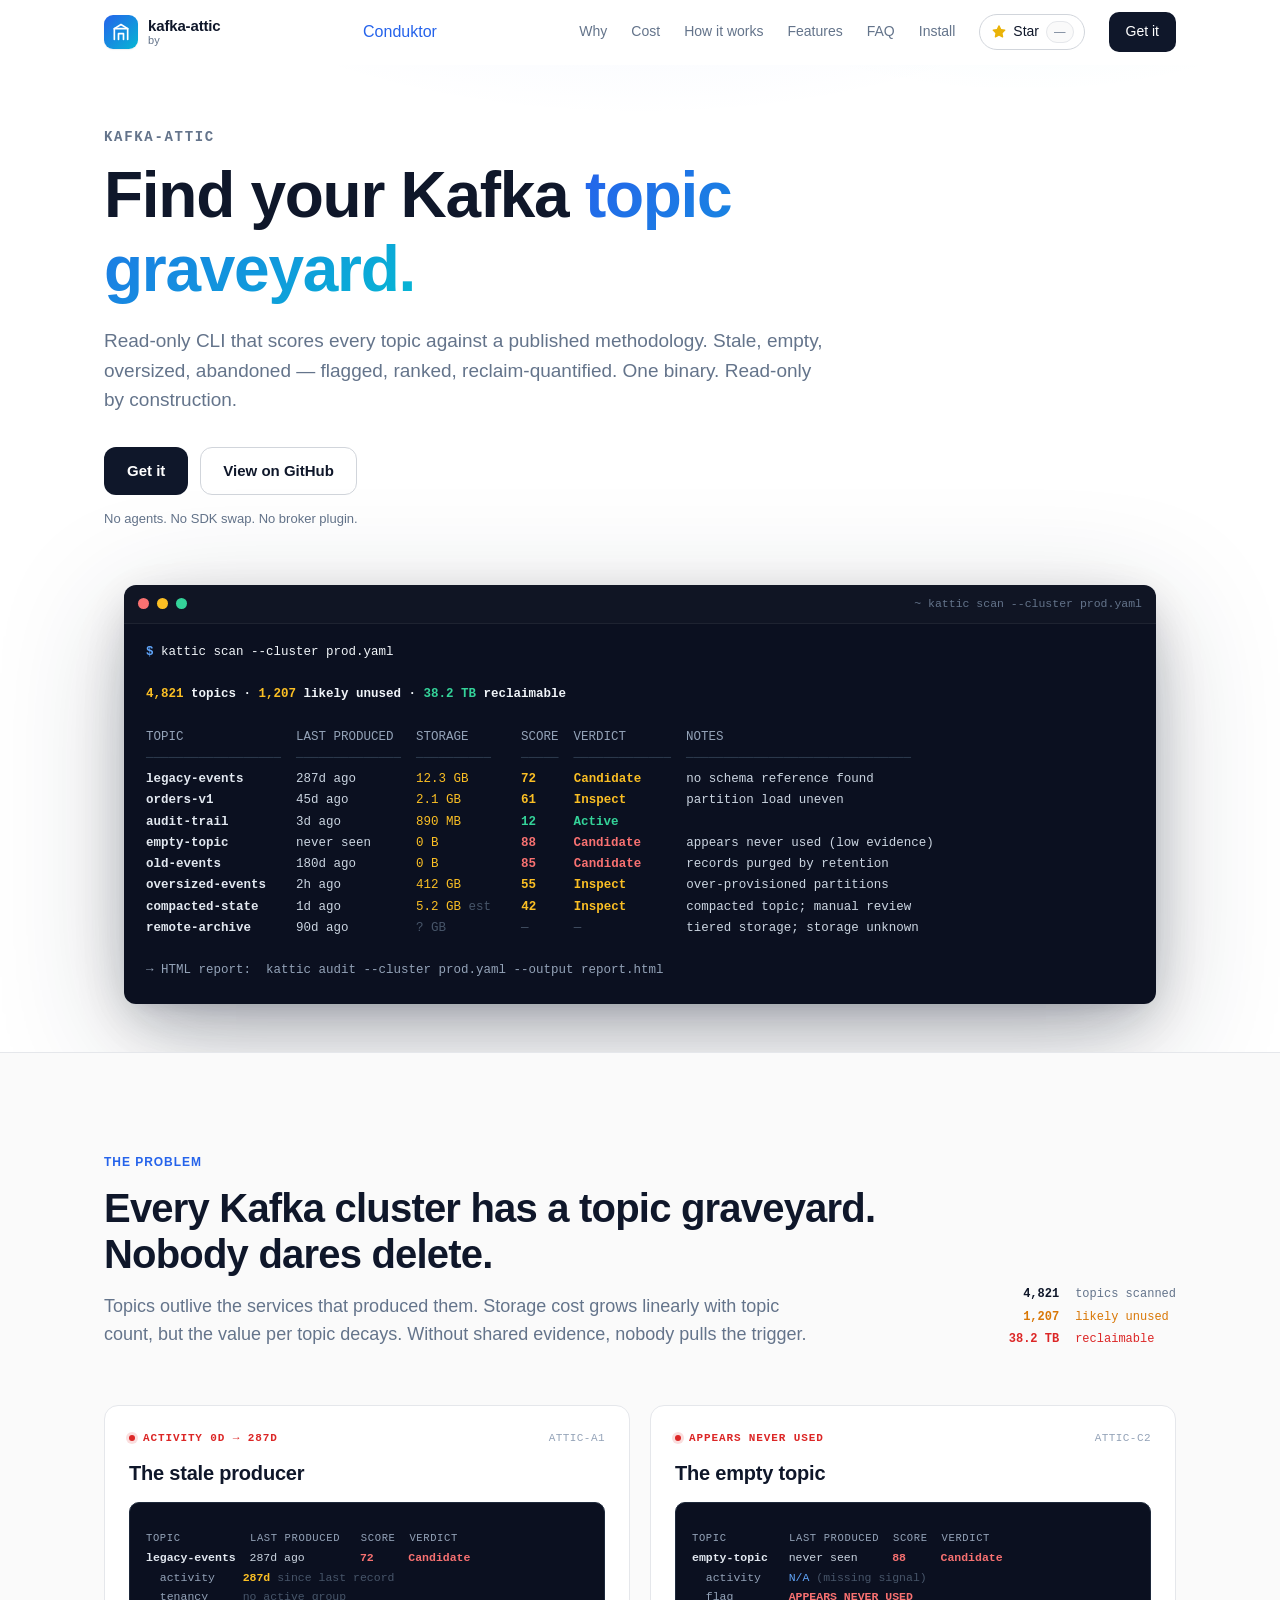
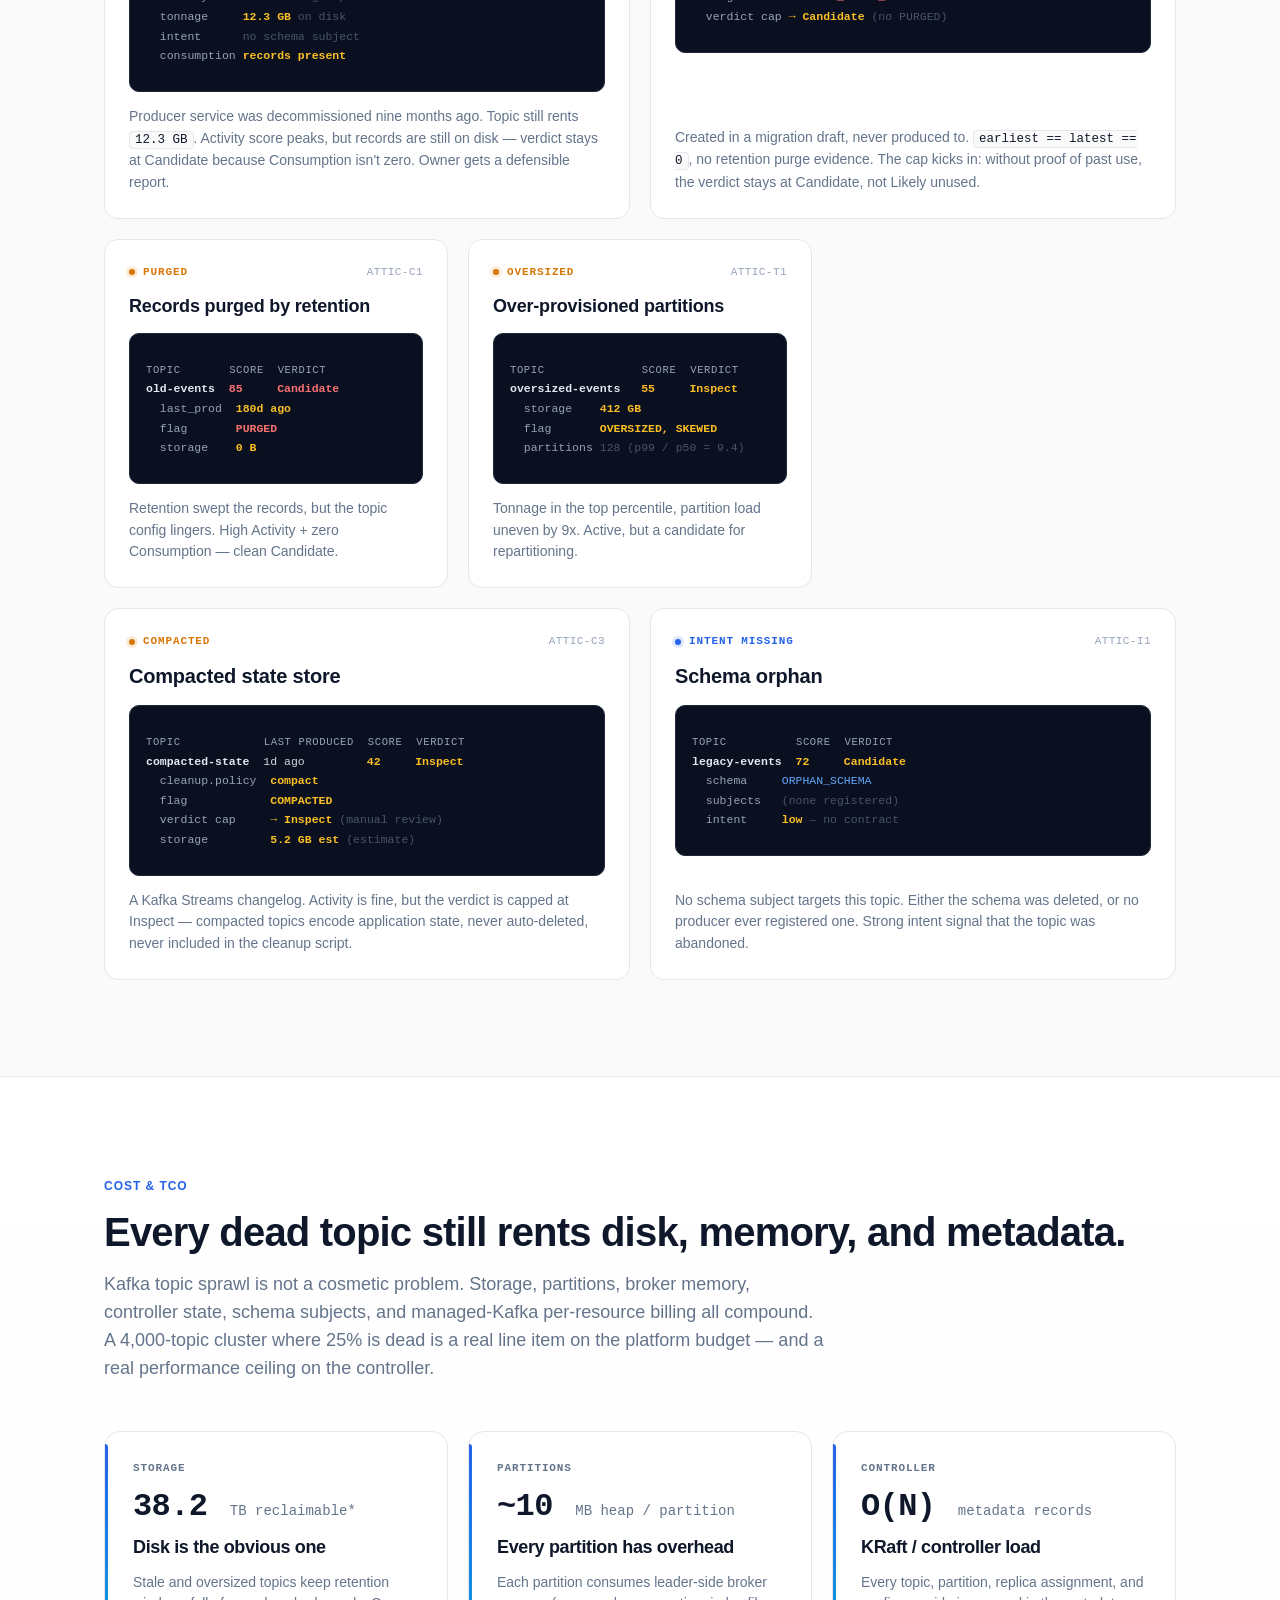
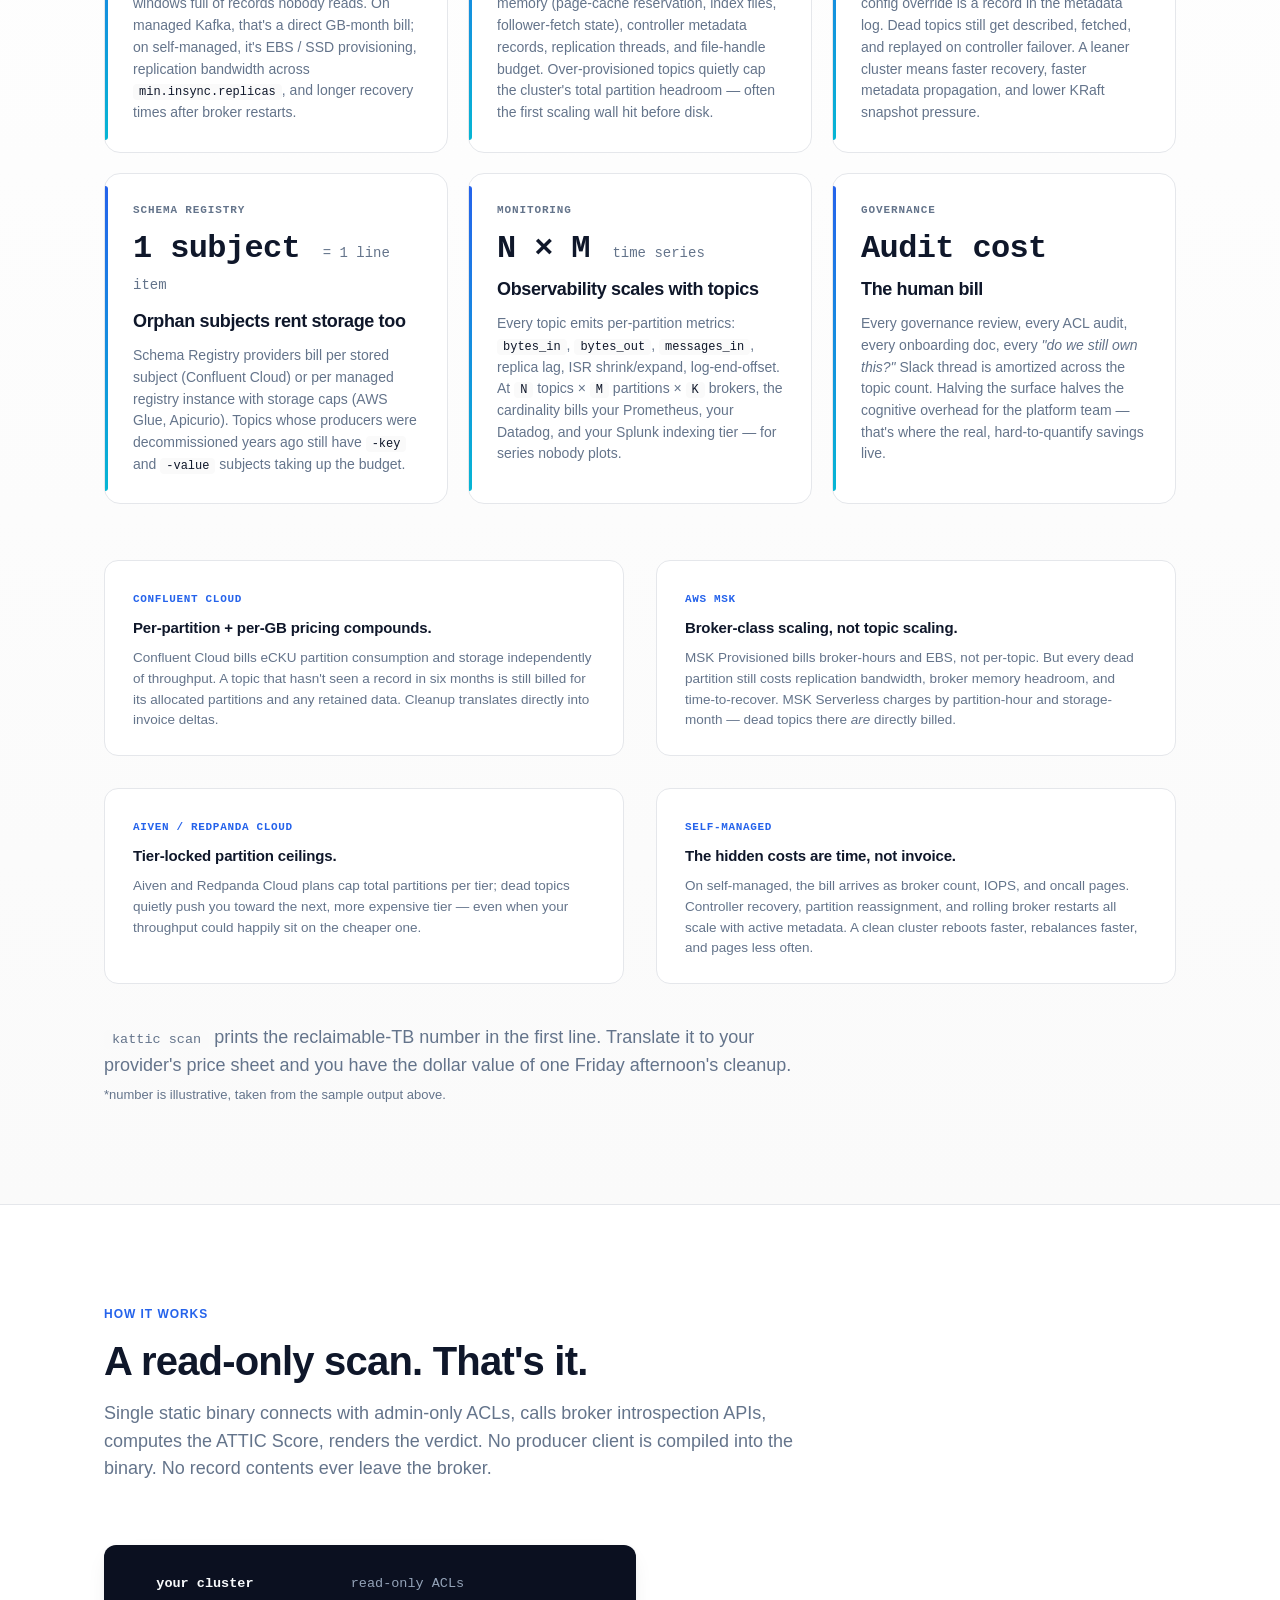
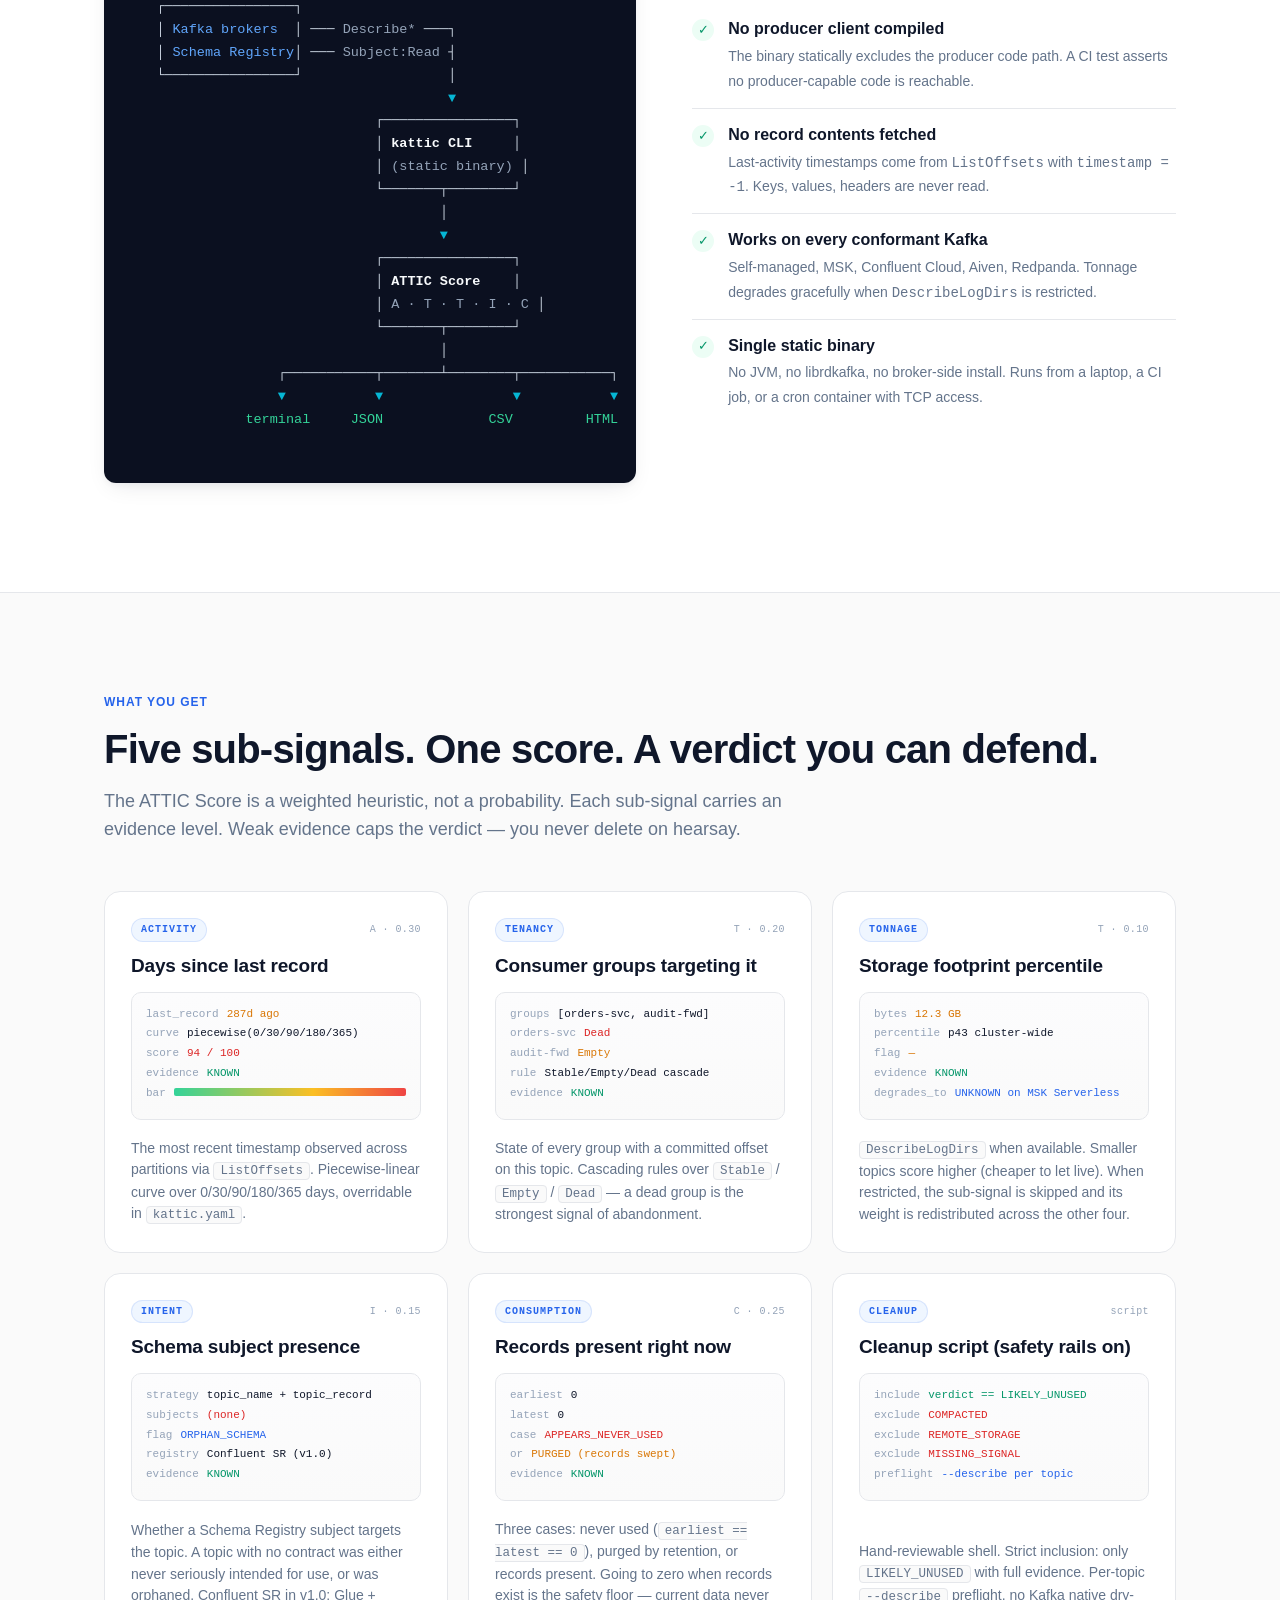
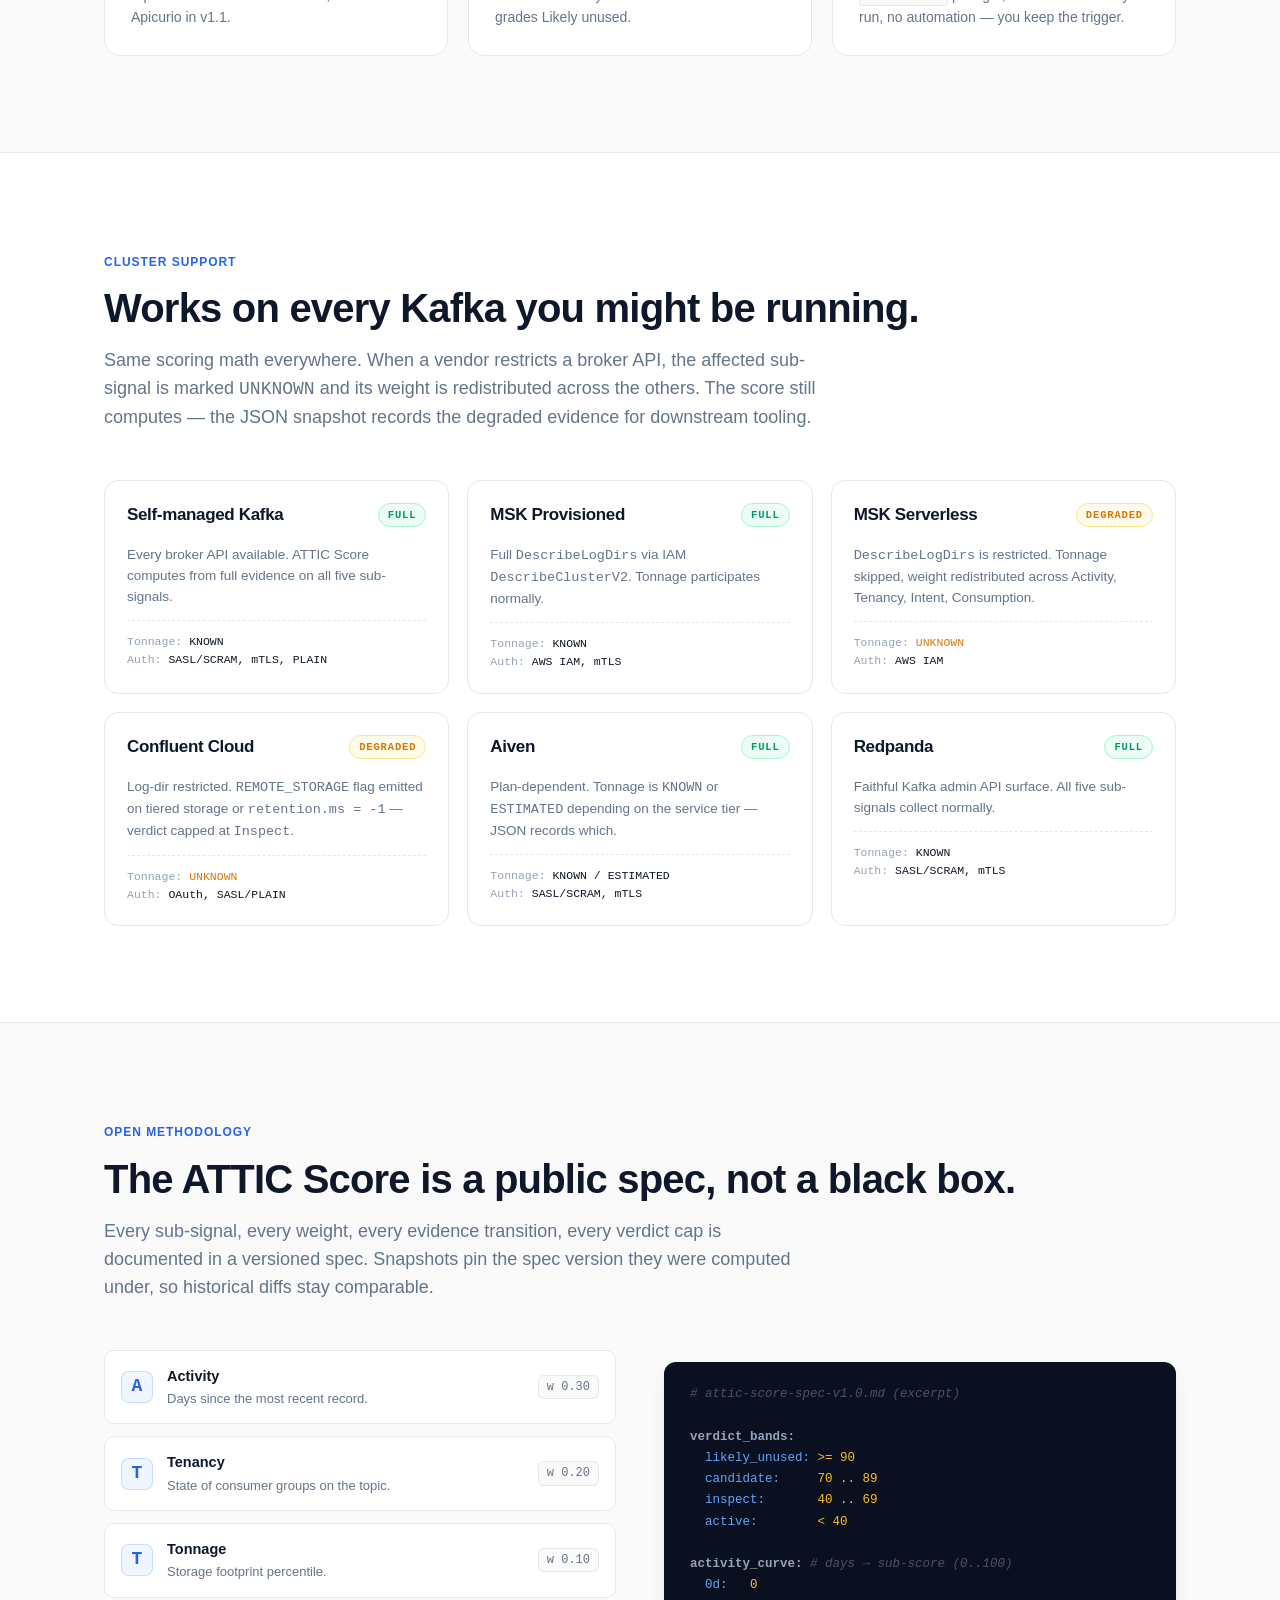
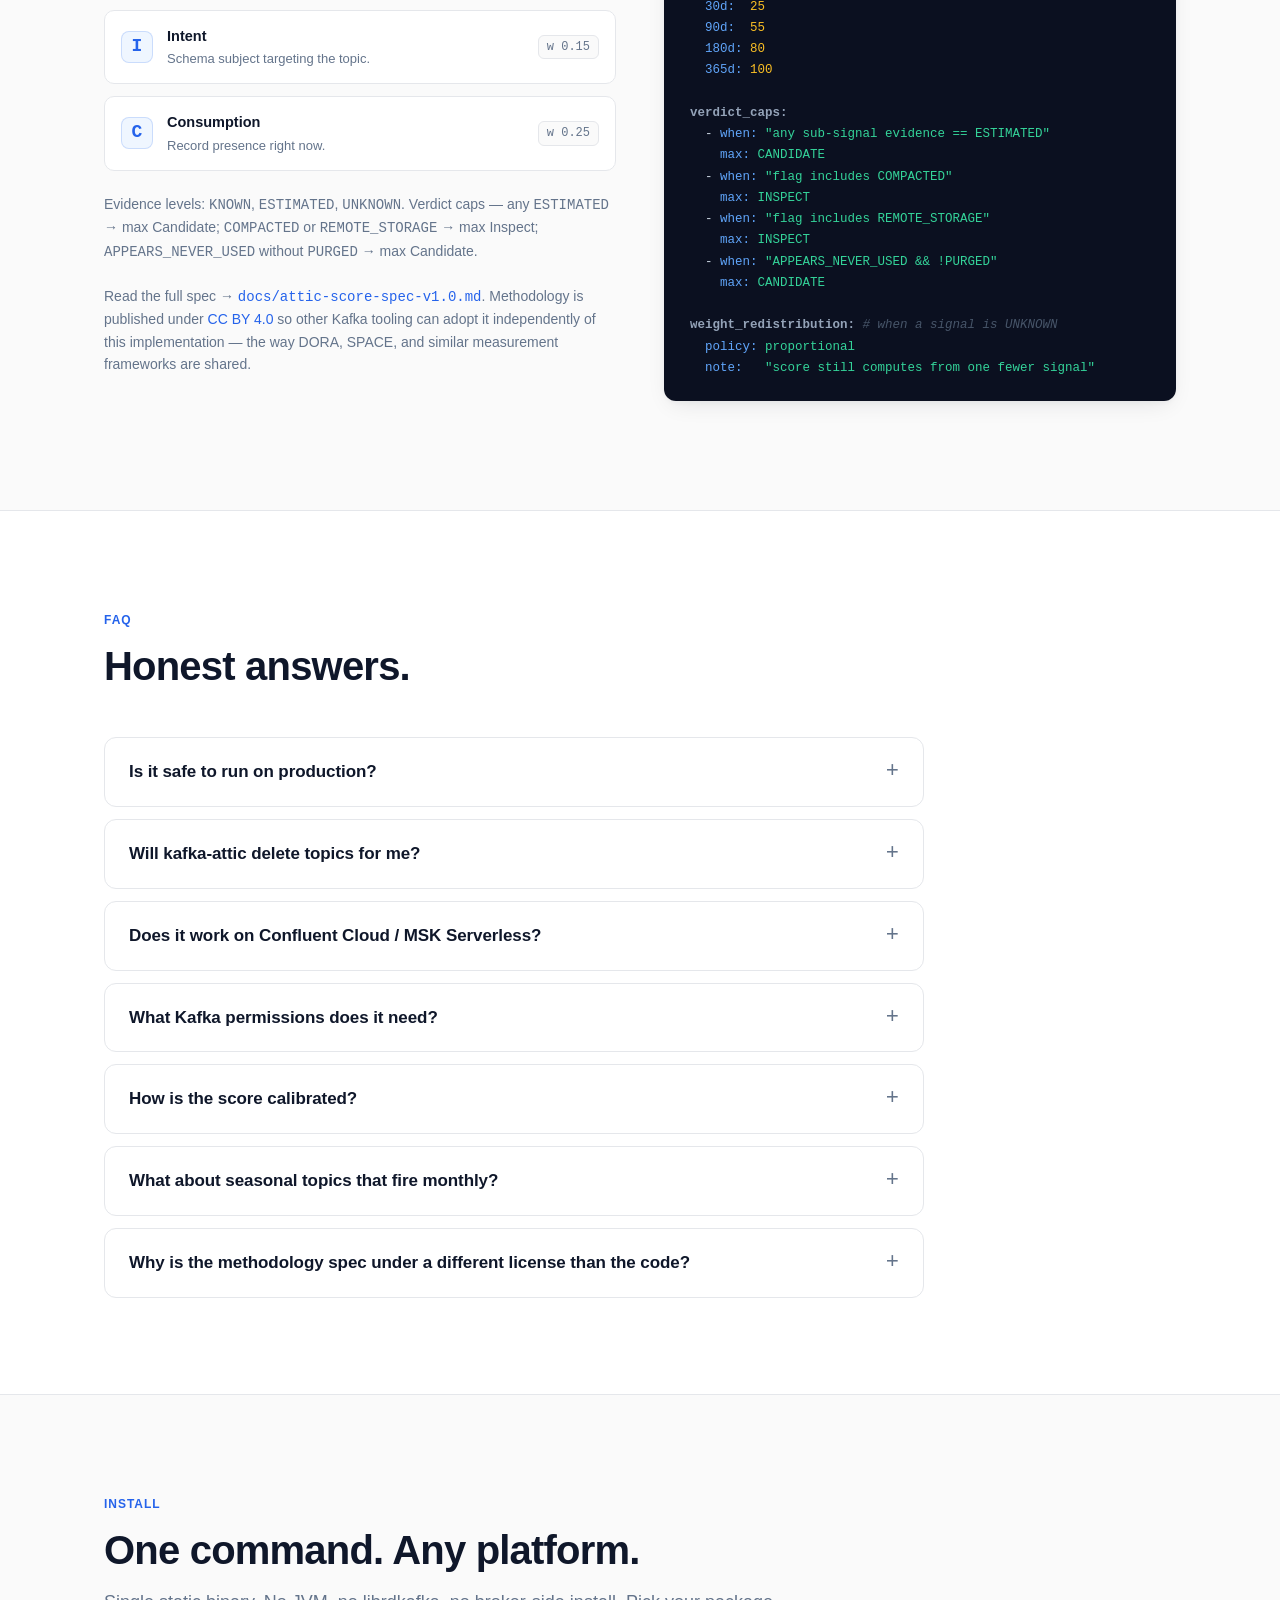
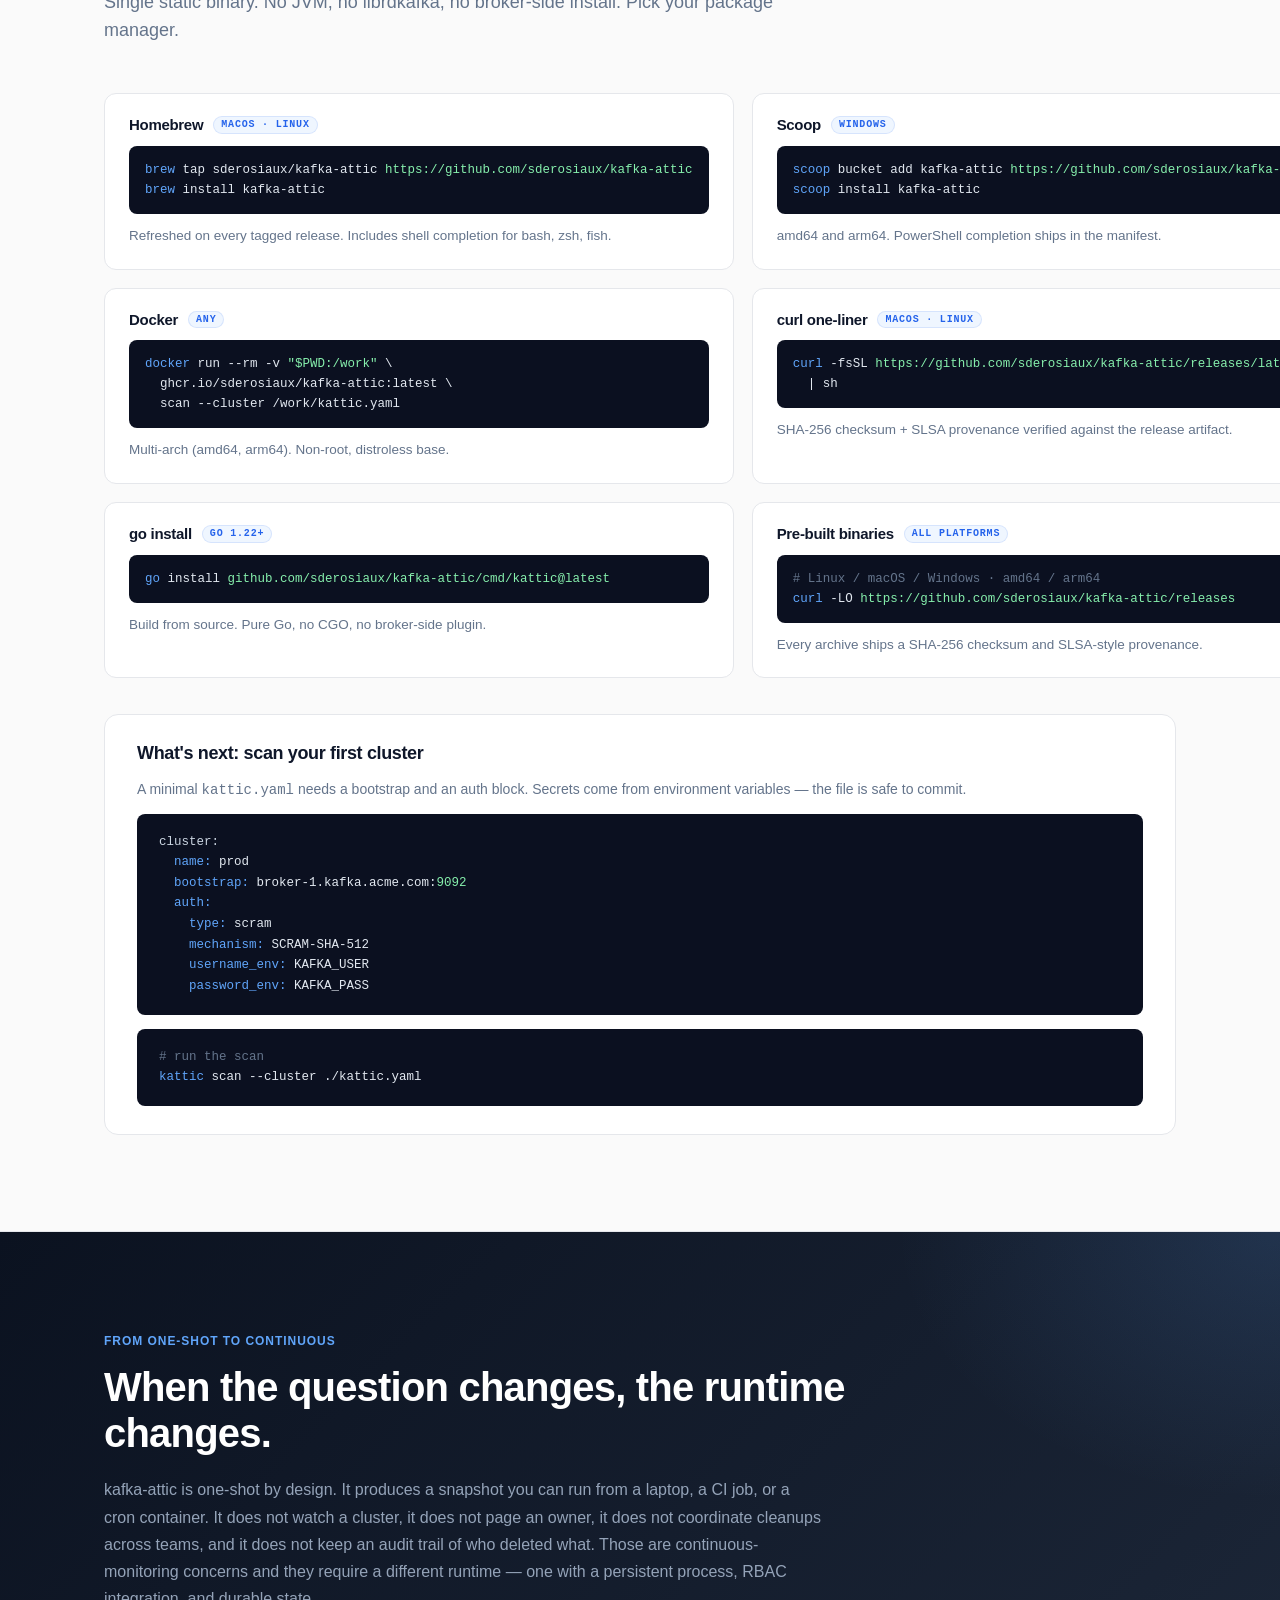
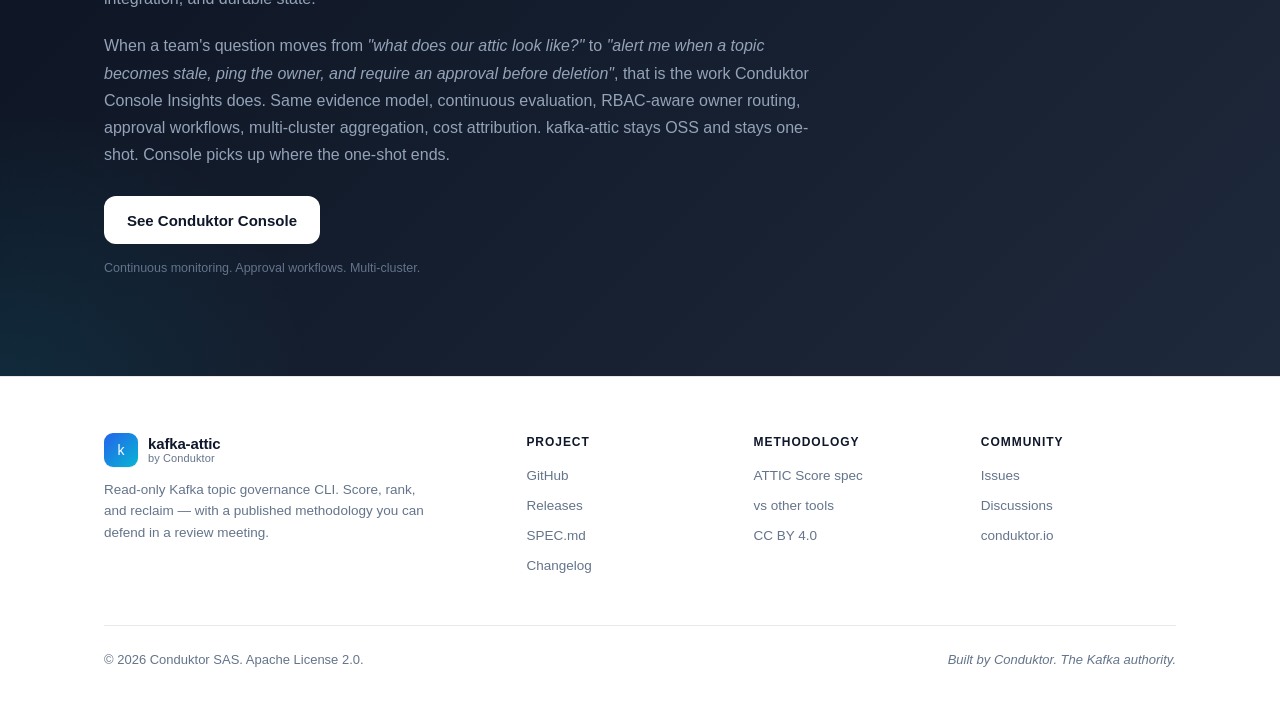
==== commit c3c855bf: "docs: landing page — remove hero badges, fix header logo, add TCO section - Hero: drop the "v1.0 — A" ====
--- a/docs/index.html
+++ b/docs/index.html
@@ -254,15 +254,16 @@
         height: 64px;
       }
       .brand {
-        display: flex;
+        display: inline-flex;
         align-items: center;
         gap: 10px;
         color: var(--text);
+        line-height: 1;
       }
       .brand-icon {
-        width: 32px;
-        height: 32px;
-        border-radius: 8px;
+        width: 34px;
+        height: 34px;
+        border-radius: 9px;
         flex-shrink: 0;
         box-shadow: var(--shadow-sm);
         background: linear-gradient(135deg, #2563eb 0%, #06b6d4 100%);
@@ -270,23 +271,31 @@
         align-items: center;
         justify-content: center;
         color: #fff;
-        font-family: var(--mono);
-        font-weight: 700;
-        font-size: 16px;
-        letter-spacing: -0.04em;
-      }
-      .brand-text { display: flex; flex-direction: column; line-height: 1.05; }
+      }
+      .brand-icon svg {
+        width: 20px;
+        height: 20px;
+        display: block;
+      }
+      .brand-text {
+        display: inline-flex;
+        flex-direction: column;
+        justify-content: center;
+        gap: 2px;
+        line-height: 1;
+      }
       .brand-text .name {
         font-weight: 650;
         font-size: 15px;
         letter-spacing: -0.01em;
+        line-height: 1;
       }
       .brand-text .by {
-        font-size: 10.5px;
+        font-size: 11px;
         color: var(--muted);
         font-weight: 500;
-        margin-top: 2px;
         letter-spacing: 0.01em;
+        line-height: 1;
       }
       .brand-text .by a { color: var(--muted); }
       .brand-text .by a:hover { color: var(--text); }
@@ -531,6 +540,119 @@
 
       /* Sections */
       section { padding: 96px 0; }
+
+      /* TCO section */
+      .tco {
+        background: linear-gradient(180deg, #fff 0%, var(--bg-soft) 100%);
+        border-bottom: 1px solid var(--border);
+      }
+      .tco-grid {
+        margin-top: 48px;
+        display: grid;
+        gap: 20px;
+        grid-template-columns: repeat(3, 1fr);
+      }
+      @media (max-width: 980px) { .tco-grid { grid-template-columns: repeat(2, 1fr); } }
+      @media (max-width: 640px) { .tco-grid { grid-template-columns: 1fr; } }
+      .tco-card {
+        position: relative;
+        padding: 28px;
+        border: 1px solid var(--border);
+        border-radius: 16px;
+        background: #fff;
+        display: flex;
+        flex-direction: column;
+        gap: 14px;
+        transition: border-color 0.2s, transform 0.2s, box-shadow 0.2s;
+      }
+      .tco-card::before {
+        content: "";
+        position: absolute;
+        left: 0; top: 12px; bottom: 12px;
+        width: 3px;
+        border-radius: 0 3px 3px 0;
+        background: linear-gradient(180deg, #2563eb 0%, #06b6d4 100%);
+      }
+      .tco-card:hover {
+        transform: translateY(-3px);
+        box-shadow: 0 0 0 1px rgba(37, 99, 235, 0.18),
+          0 26px 50px -25px rgba(15, 23, 42, 0.25);
+        border-color: transparent;
+      }
+      .tco-card .tco-label {
+        font-family: var(--mono);
+        font-size: 11px;
+        font-weight: 600;
+        letter-spacing: 0.08em;
+        text-transform: uppercase;
+        color: var(--muted);
+      }
+      .tco-card .tco-number {
+        font-family: var(--mono);
+        font-size: 32px;
+        font-weight: 700;
+        line-height: 1;
+        color: var(--text);
+        letter-spacing: -0.02em;
+      }
+      .tco-card .tco-number .unit {
+        font-size: 14px;
+        color: var(--muted);
+        font-weight: 500;
+        margin-left: 4px;
+        letter-spacing: 0;
+      }
+      .tco-card h3 {
+        margin: 0;
+      }
+      .tco-card p {
+        font-size: 14px;
+        color: var(--muted);
+        line-height: 1.55;
+      }
+      .tco-card code {
+        font-family: var(--mono);
+        font-size: 12px;
+        background: var(--bg-soft);
+        padding: 1px 6px;
+        border-radius: 4px;
+        color: var(--text);
+      }
+      .tco-notes {
+        margin-top: 56px;
+        display: grid;
+        grid-template-columns: 1fr 1fr;
+        gap: 32px;
+      }
+      @media (max-width: 760px) { .tco-notes { grid-template-columns: 1fr; } }
+      .tco-note {
+        padding: 24px 28px;
+        background: #fff;
+        border: 1px solid var(--border);
+        border-radius: 14px;
+      }
+      .tco-note h4 {
+        margin: 0 0 8px;
+        font-size: 15px;
+        font-weight: 650;
+        letter-spacing: -0.01em;
+      }
+      .tco-note p {
+        margin: 0;
+        font-size: 13.5px;
+        color: var(--muted);
+        line-height: 1.55;
+      }
+      .tco-note .provider {
+        display: inline-block;
+        margin-bottom: 8px;
+        font-family: var(--mono);
+        font-size: 11px;
+        font-weight: 600;
+        letter-spacing: 0.06em;
+        text-transform: uppercase;
+        color: var(--accent);
+      }
       section .eyebrow {
         display: inline-block;
         font-size: 12px;
@@ -1304,7 +1426,13 @@
     <header class="nav" id="nav">
       <div class="wrap nav-inner">
         <a class="brand" href="#top">
-          <span class="brand-icon" aria-hidden="true">k</span>
+          <span class="brand-icon" aria-hidden="true">
+            <svg viewBox="0 0 24 24" fill="none" stroke="currentColor" stroke-width="2" stroke-linecap="round" stroke-linejoin="round">
+              <path d="M4 21V8l8-5 8 5v13"/>
+              <path d="M9 21v-7h6v7"/>
+              <path d="M4 8h16"/>
+            </svg>
+          </span>
           <span class="brand-text">
             <span class="name">kafka-attic</span>
             <span class="by">by <a href="https://conduktor.io?utm_source=kafka-attic&amp;utm_medium=oss&amp;utm_campaign=landing&amp;utm_content=brand" rel="noopener">Conduktor</a></span>
@@ -1312,6 +1440,7 @@
         </a>
         <nav class="nav-links">
           <a href="#why">Why</a>
+          <a href="#tco">Cost</a>
           <a href="#how">How it works</a>
           <a href="#features">Features</a>
           <a href="#faq">FAQ</a>
@@ -1343,11 +1472,6 @@
     <main id="top">
       <section class="hero">
         <div class="wrap">
-          <div class="badges">
-            <span class="badge"><span class="dot"></span>v1.0 — Apache 2.0</span>
-            <span class="badge">Single static binary</span>
-            <span class="badge">Read-only by construction</span>
-          </div>
           <h1>
             <span class="hero-name">kafka-attic</span>
             Find your Kafka <span class="accent">topic graveyard.</span>
@@ -1538,6 +1662,102 @@
               </p>
             </div>
           </div>
+        </div>
+      </section>
+
+      <section class="tco" id="tco">
+        <div class="wrap">
+          <span class="eyebrow">Cost &amp; TCO</span>
+          <h2>Every dead topic still <span class="accent">rents disk, memory, and metadata.</span></h2>
+          <p class="lede">
+            Kafka topic sprawl is not a cosmetic problem. Storage, partitions, broker memory, controller state, schema subjects, and managed-Kafka per-resource billing all compound. A 4,000-topic cluster where 25% is dead is a real line item on the platform budget — and a real performance ceiling on the controller.
+          </p>
+
+          <div class="tco-grid">
+            <div class="tco-card">
+              <span class="tco-label">Storage</span>
+              <span class="tco-number">38.2 <span class="unit">TB reclaimable*</span></span>
+              <h3>Disk is the obvious one</h3>
+              <p>
+                Stale and oversized topics keep retention windows full of records nobody reads. On managed Kafka, that's a direct GB-month bill; on self-managed, it's EBS / SSD provisioning, replication bandwidth across <code>min.insync.replicas</code>, and longer recovery times after broker restarts.
+              </p>
+            </div>
+            <div class="tco-card">
+              <span class="tco-label">Partitions</span>
+              <span class="tco-number">~10 <span class="unit">MB heap / partition</span></span>
+              <h3>Every partition has overhead</h3>
+              <p>
+                Each partition consumes leader-side broker memory (page-cache reservation, index files, follower-fetch state), controller metadata records, replication threads, and file-handle budget. Over-provisioned topics quietly cap the cluster's total partition headroom — often the first scaling wall hit before disk.
+              </p>
+            </div>
+            <div class="tco-card">
+              <span class="tco-label">Controller</span>
+              <span class="tco-number">O(N) <span class="unit">metadata records</span></span>
+              <h3>KRaft / controller load</h3>
+              <p>
+                Every topic, partition, replica assignment, and config override is a record in the metadata log. Dead topics still get described, fetched, and replayed on controller failover. A leaner cluster means faster recovery, faster metadata propagation, and lower KRaft snapshot pressure.
+              </p>
+            </div>
+            <div class="tco-card">
+              <span class="tco-label">Schema Registry</span>
+              <span class="tco-number">1 subject <span class="unit">= 1 line item</span></span>
+              <h3>Orphan subjects rent storage too</h3>
+              <p>
+                Schema Registry providers bill per stored subject (Confluent Cloud) or per managed registry instance with storage caps (AWS Glue, Apicurio). Topics whose producers were decommissioned years ago still have <code>-key</code> and <code>-value</code> subjects taking up the budget.
+              </p>
+            </div>
+            <div class="tco-card">
+              <span class="tco-label">Monitoring</span>
+              <span class="tco-number">N × M <span class="unit">time series</span></span>
+              <h3>Observability scales with topics</h3>
+              <p>
+                Every topic emits per-partition metrics: <code>bytes_in</code>, <code>bytes_out</code>, <code>messages_in</code>, replica lag, ISR shrink/expand, log-end-offset. At <code>N</code> topics × <code>M</code> partitions × <code>K</code> brokers, the cardinality bills your Prometheus, your Datadog, and your Splunk indexing tier — for series nobody plots.
+              </p>
+            </div>
+            <div class="tco-card">
+              <span class="tco-label">Governance</span>
+              <span class="tco-number">Audit cost</span>
+              <h3>The human bill</h3>
+              <p>
+                Every governance review, every ACL audit, every onboarding doc, every <em>"do we still own this?"</em> Slack thread is amortized across the topic count. Halving the surface halves the cognitive overhead for the platform team — that's where the real, hard-to-quantify savings live.
+              </p>
+            </div>
+          </div>
+
+          <div class="tco-notes">
+            <div class="tco-note">
+              <span class="provider">Confluent Cloud</span>
+              <h4>Per-partition + per-GB pricing compounds.</h4>
+              <p>
+                Confluent Cloud bills eCKU partition consumption and storage independently of throughput. A topic that hasn't seen a record in six months is still billed for its allocated partitions and any retained data. Cleanup translates directly into invoice deltas.
+              </p>
+            </div>
+            <div class="tco-note">
+              <span class="provider">AWS MSK</span>
+              <h4>Broker-class scaling, not topic scaling.</h4>
+              <p>
+                MSK Provisioned bills broker-hours and EBS, not per-topic. But every dead partition still costs replication bandwidth, broker memory headroom, and time-to-recover. MSK Serverless charges by partition-hour and storage-month — dead topics there <em>are</em> directly billed.
+              </p>
+            </div>
+            <div class="tco-note">
+              <span class="provider">Aiven / Redpanda Cloud</span>
+              <h4>Tier-locked partition ceilings.</h4>
+              <p>
+                Aiven and Redpanda Cloud plans cap total partitions per tier; dead topics quietly push you toward the next, more expensive tier — even when your throughput could happily sit on the cheaper one.
+              </p>
+            </div>
+            <div class="tco-note">
+              <span class="provider">Self-managed</span>
+              <h4>The hidden costs are time, not invoice.</h4>
+              <p>
+                On self-managed, the bill arrives as broker count, IOPS, and oncall pages. Controller recovery, partition reassignment, and rolling broker restarts all scale with active metadata. A clean cluster reboots faster, rebalances faster, and pages less often.
+              </p>
+            </div>
+          </div>
+
+          <p class="lede" style="margin-top: 40px;">
+            <code style="font-family: var(--mono); font-size: 13.5px; background: var(--bg-soft); padding: 2px 8px; border-radius: 4px;">kattic scan</code> prints the reclaimable-TB number in the first line. Translate it to your provider's price sheet and you have the dollar value of one Friday afternoon's cleanup. <span style="color: var(--muted); font-size: 13px;">*number is illustrative, taken from the sample output above.</span>
+          </p>
         </div>
       </section>
 
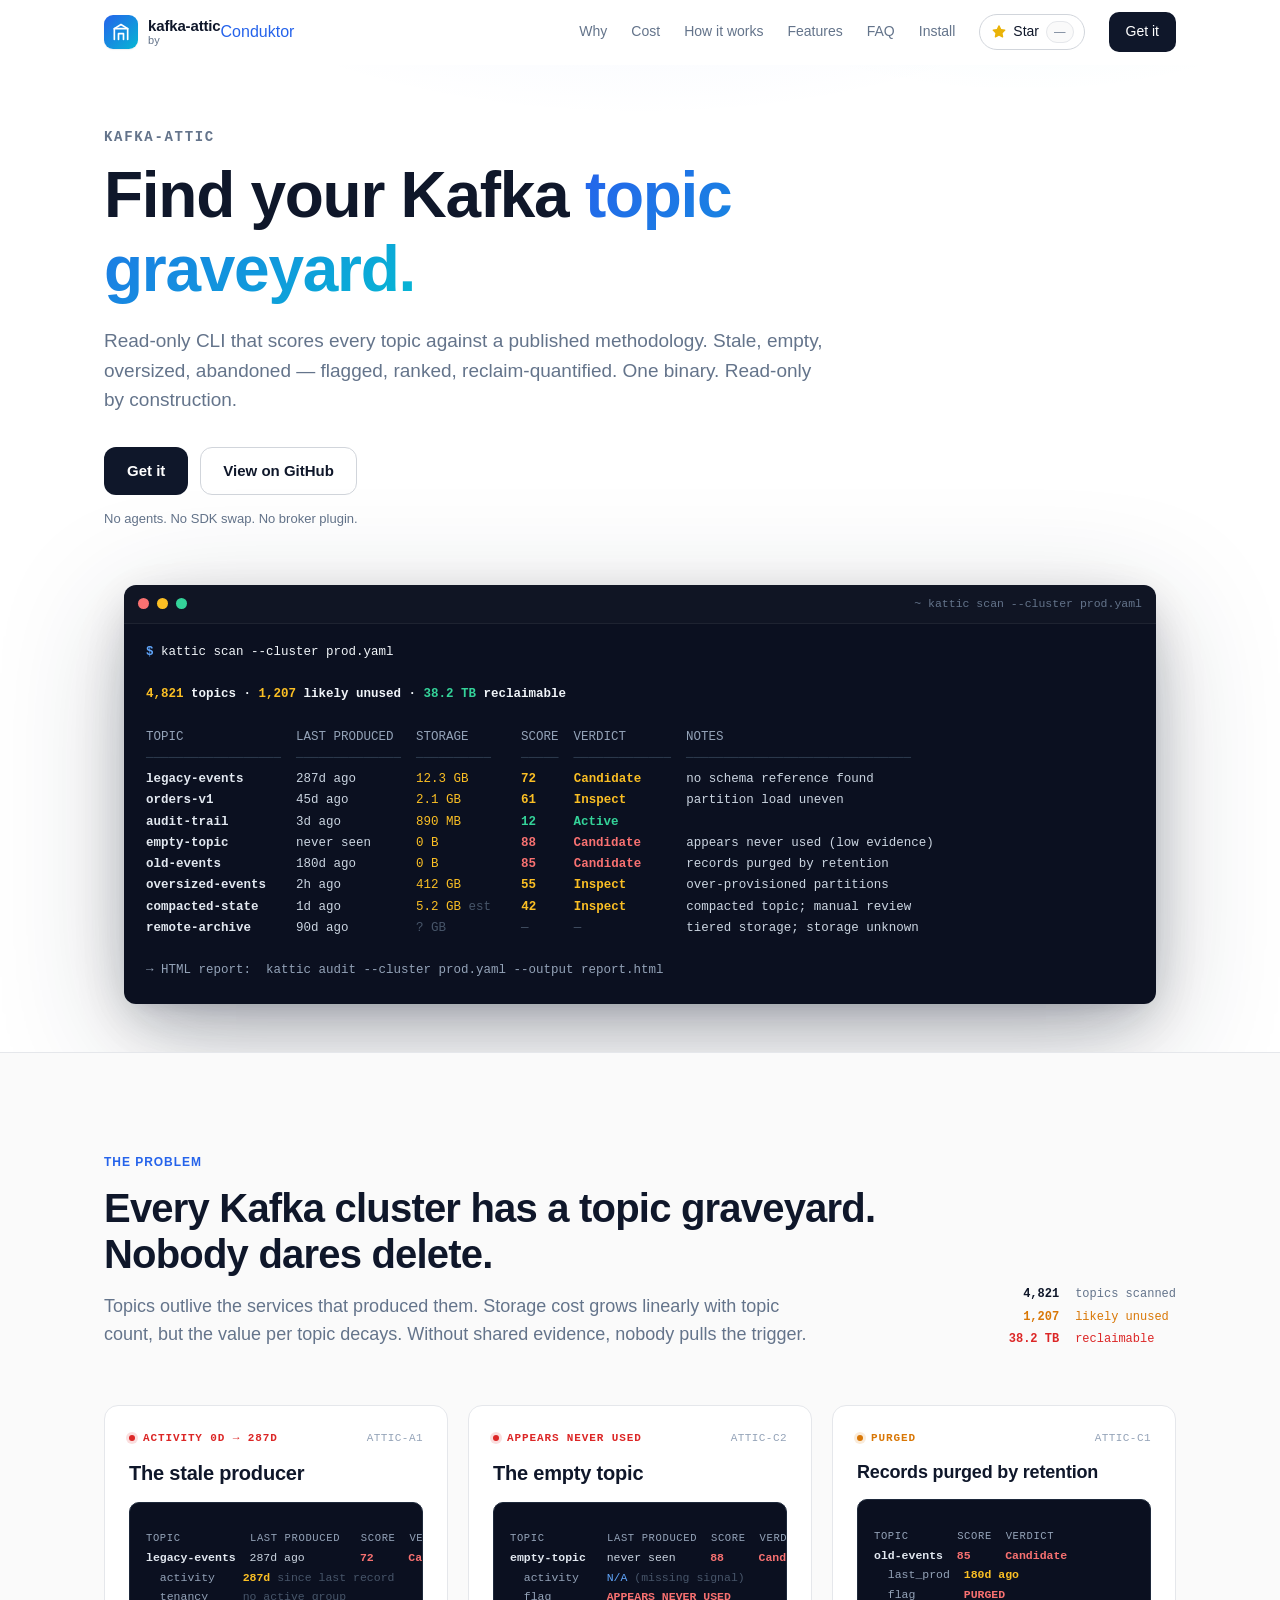
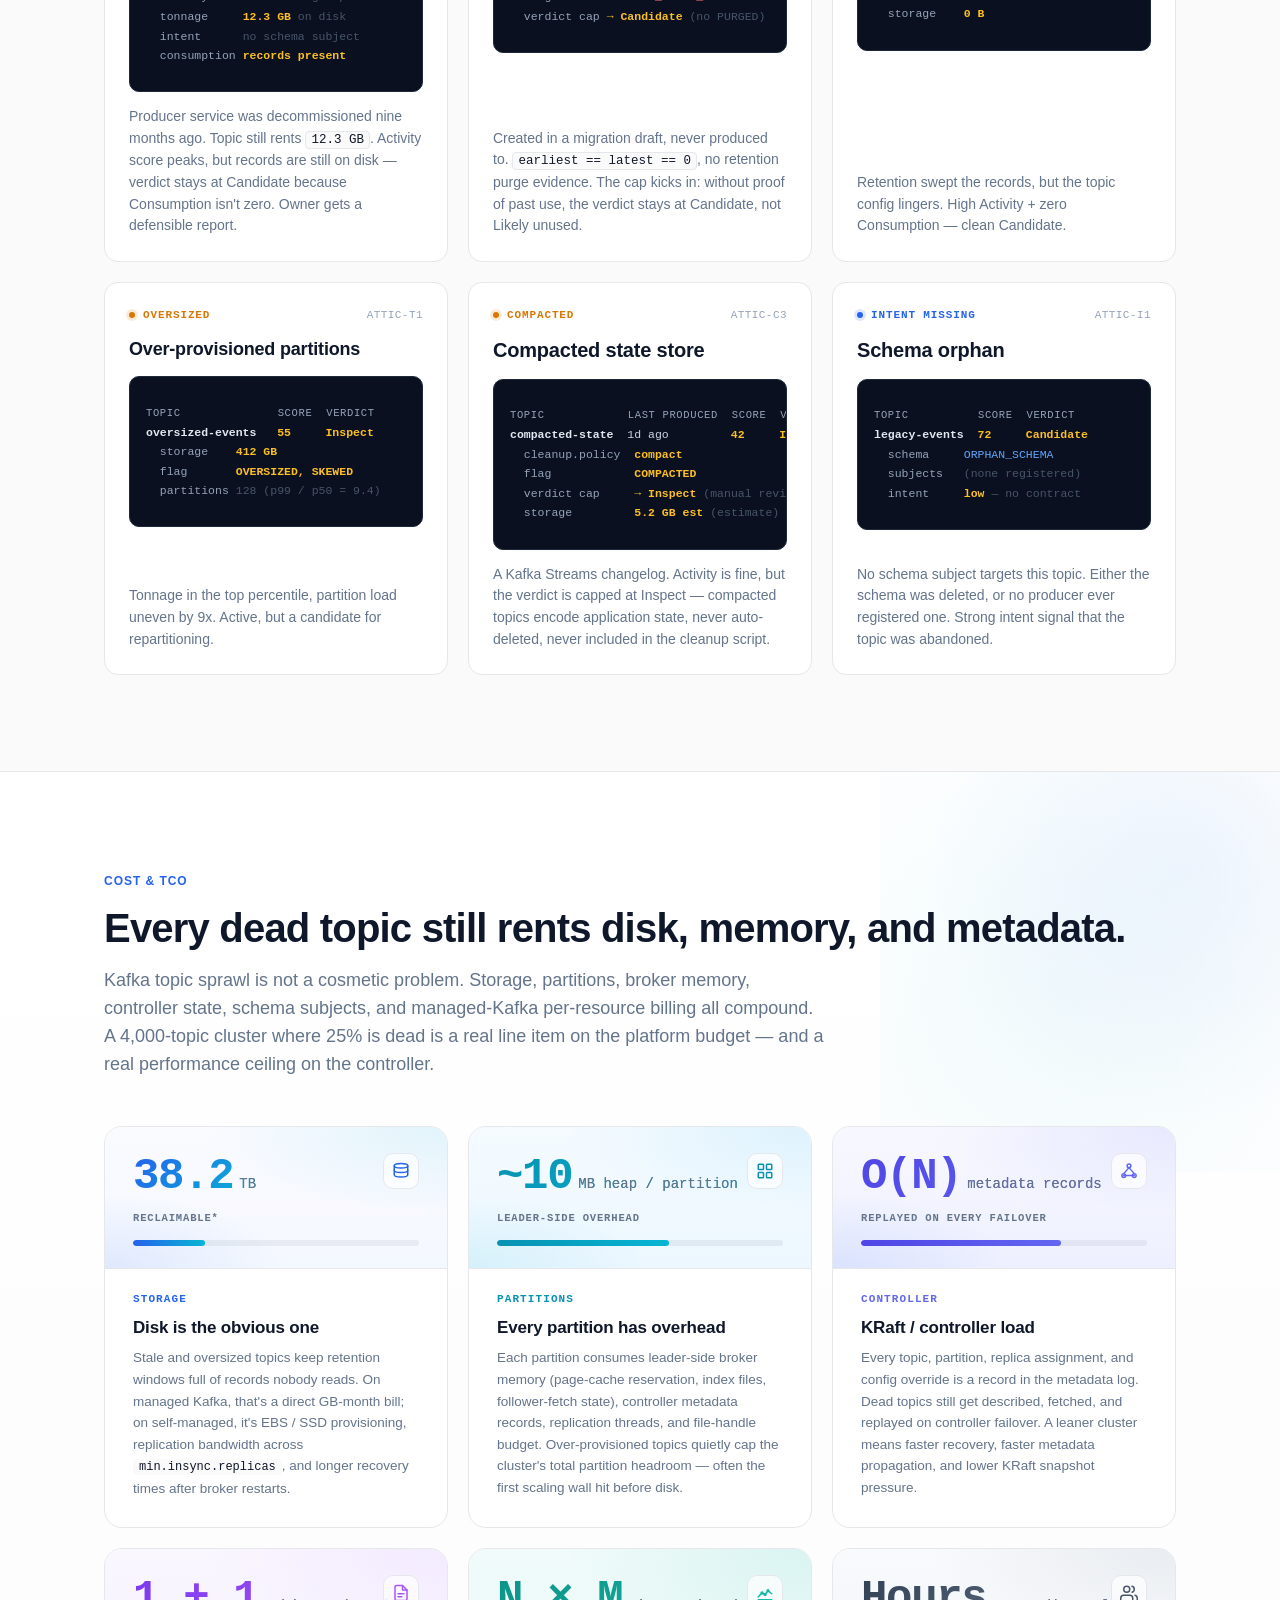
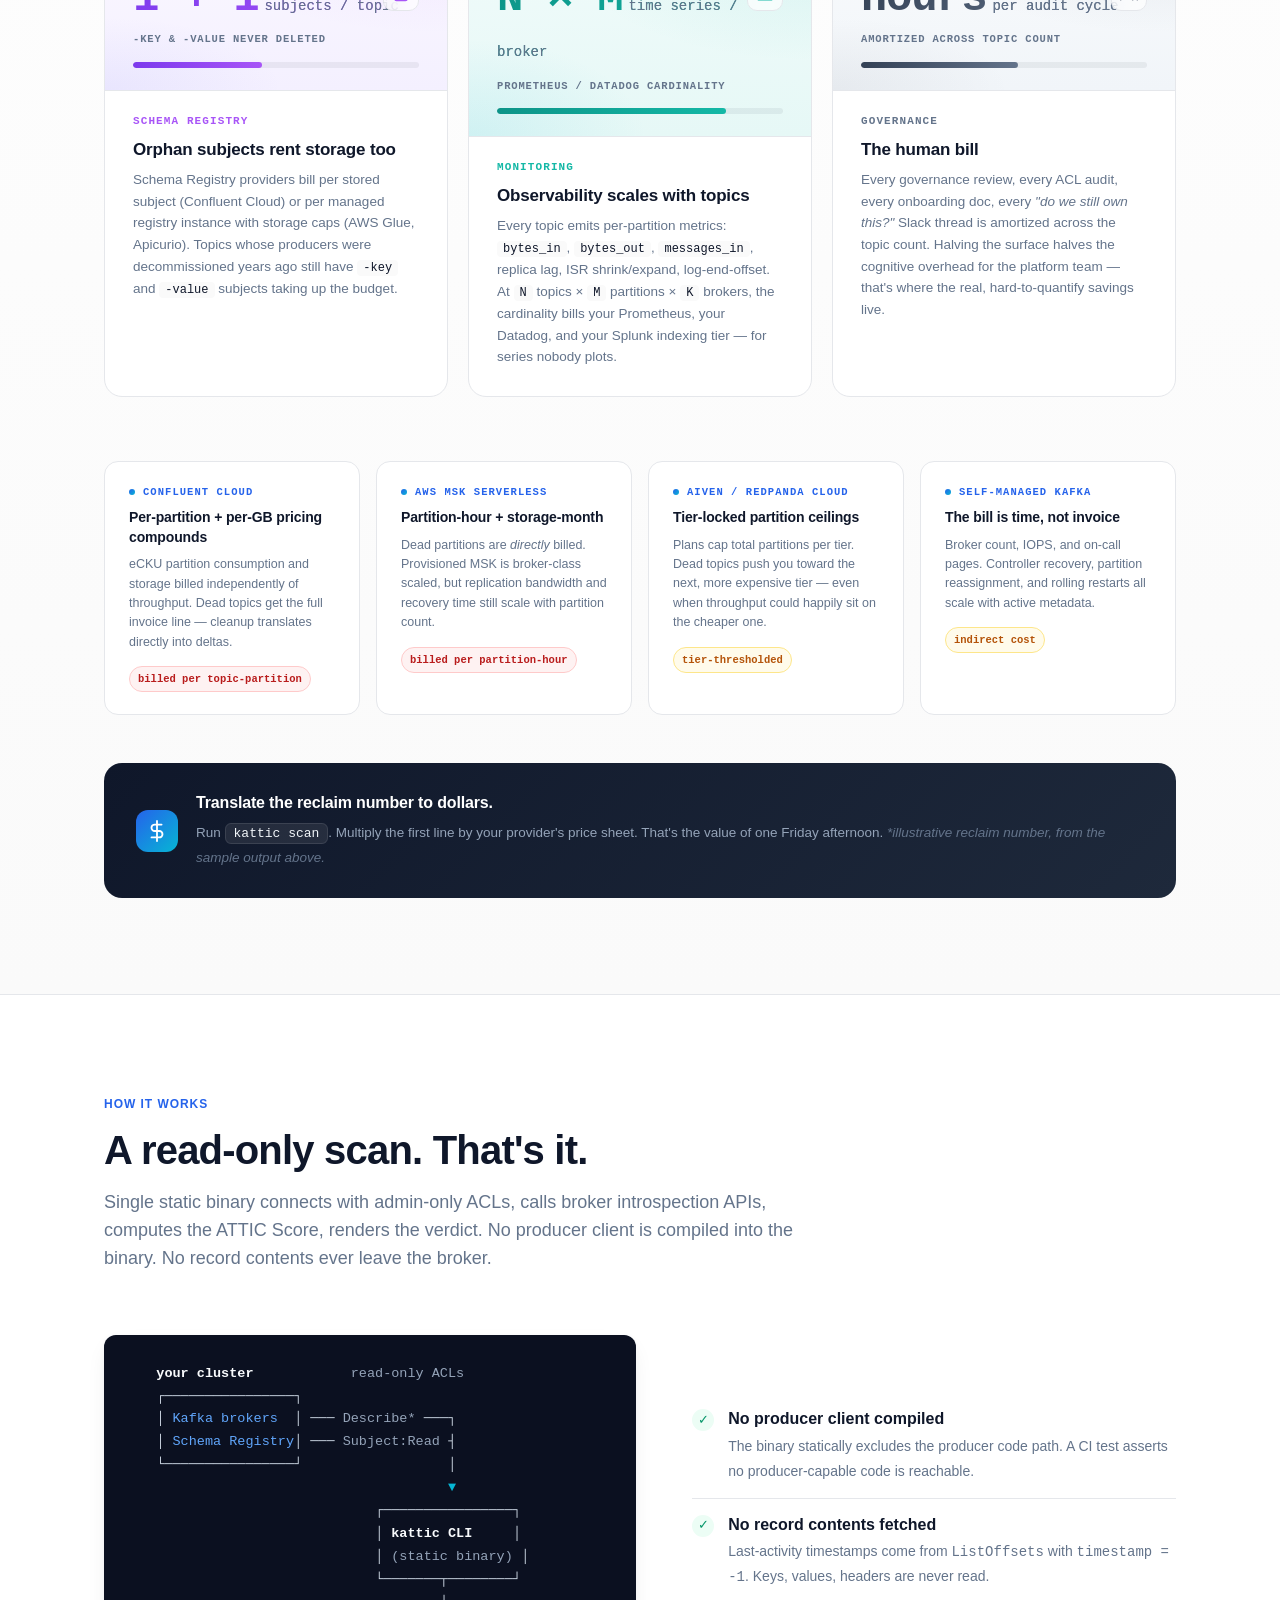
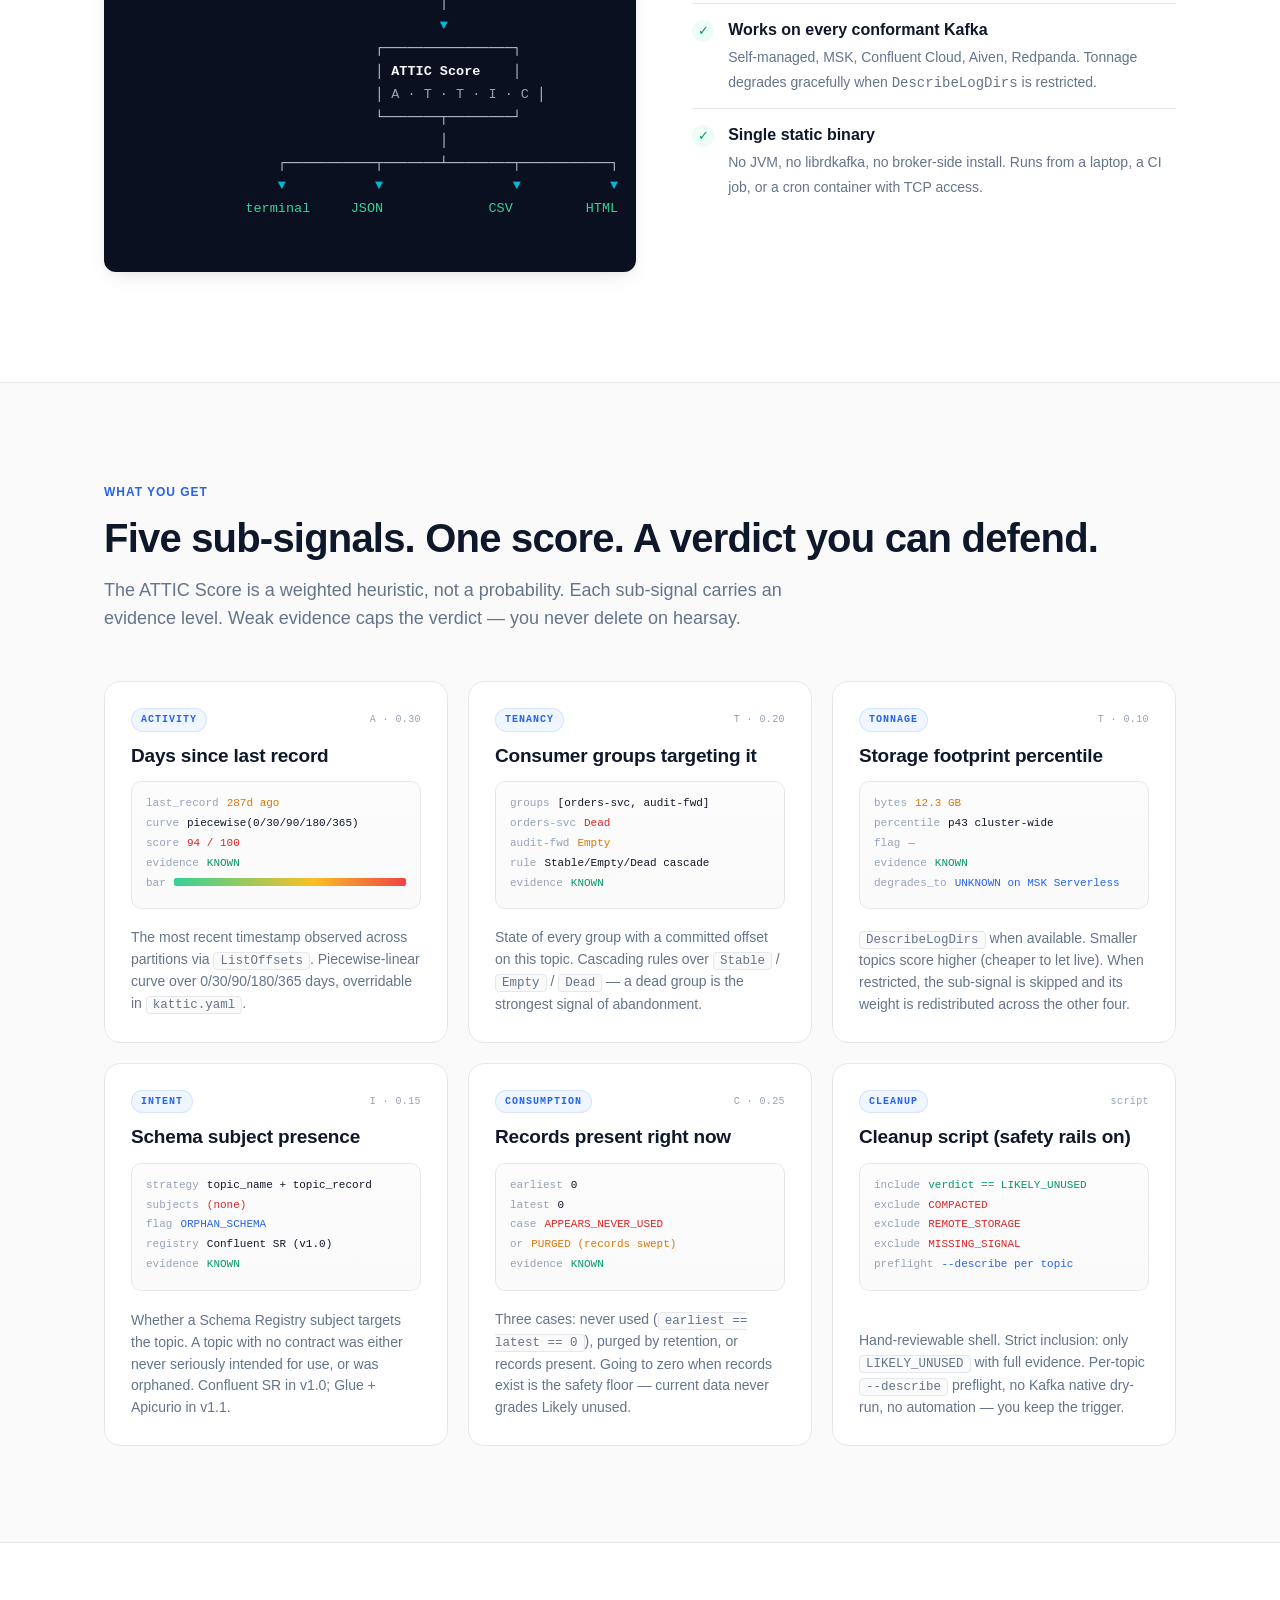
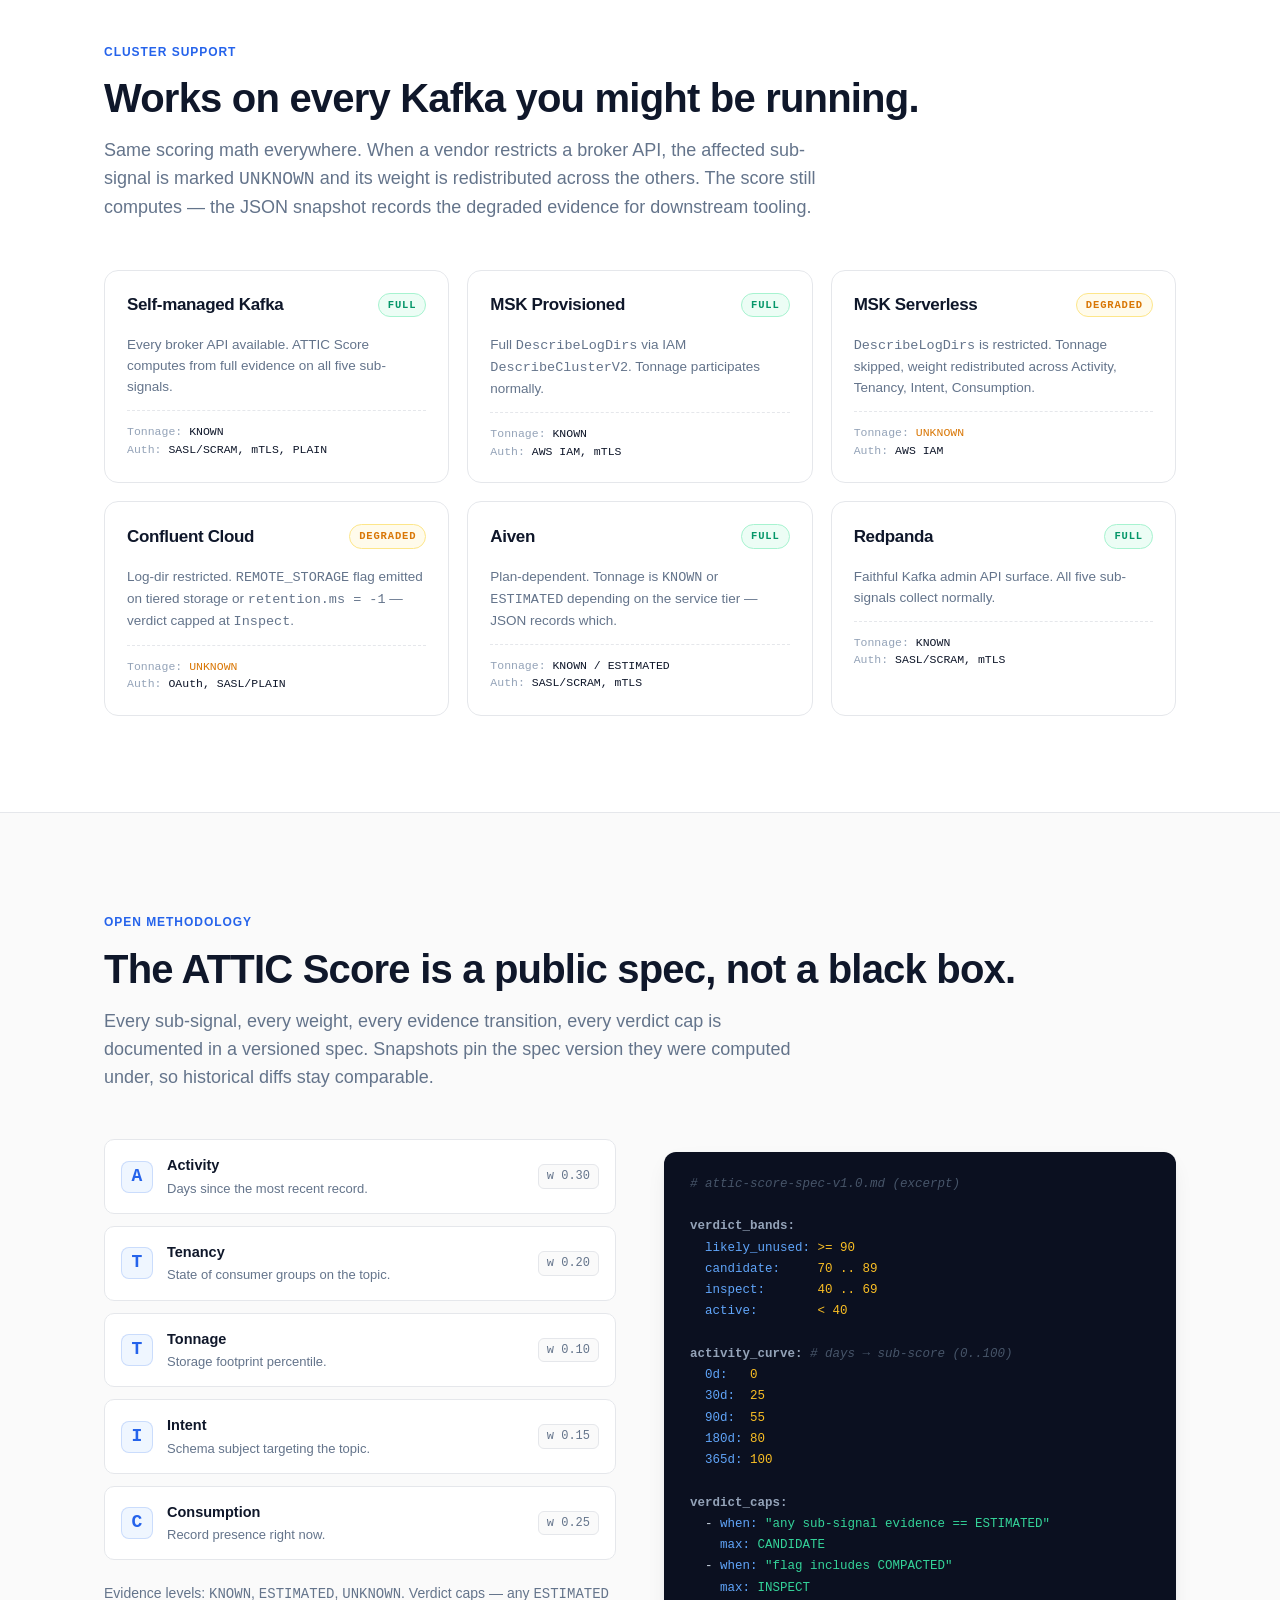
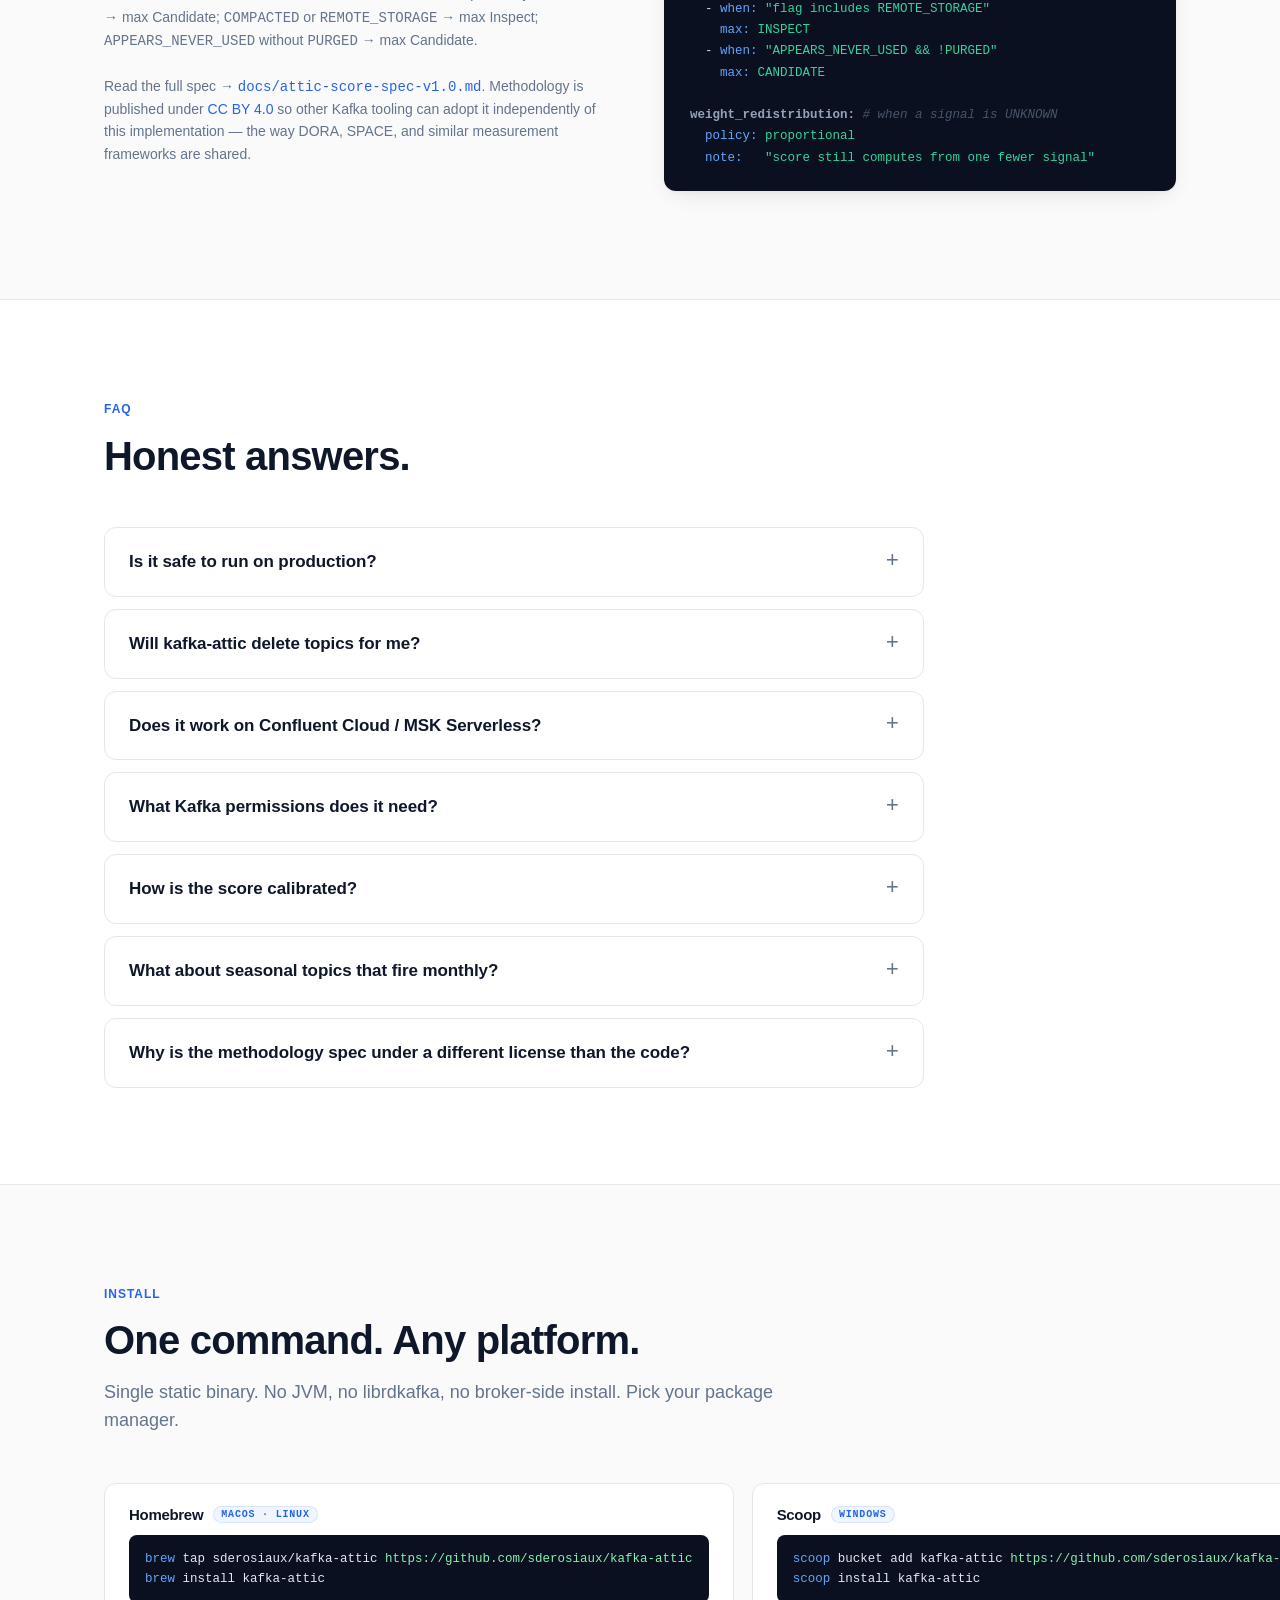
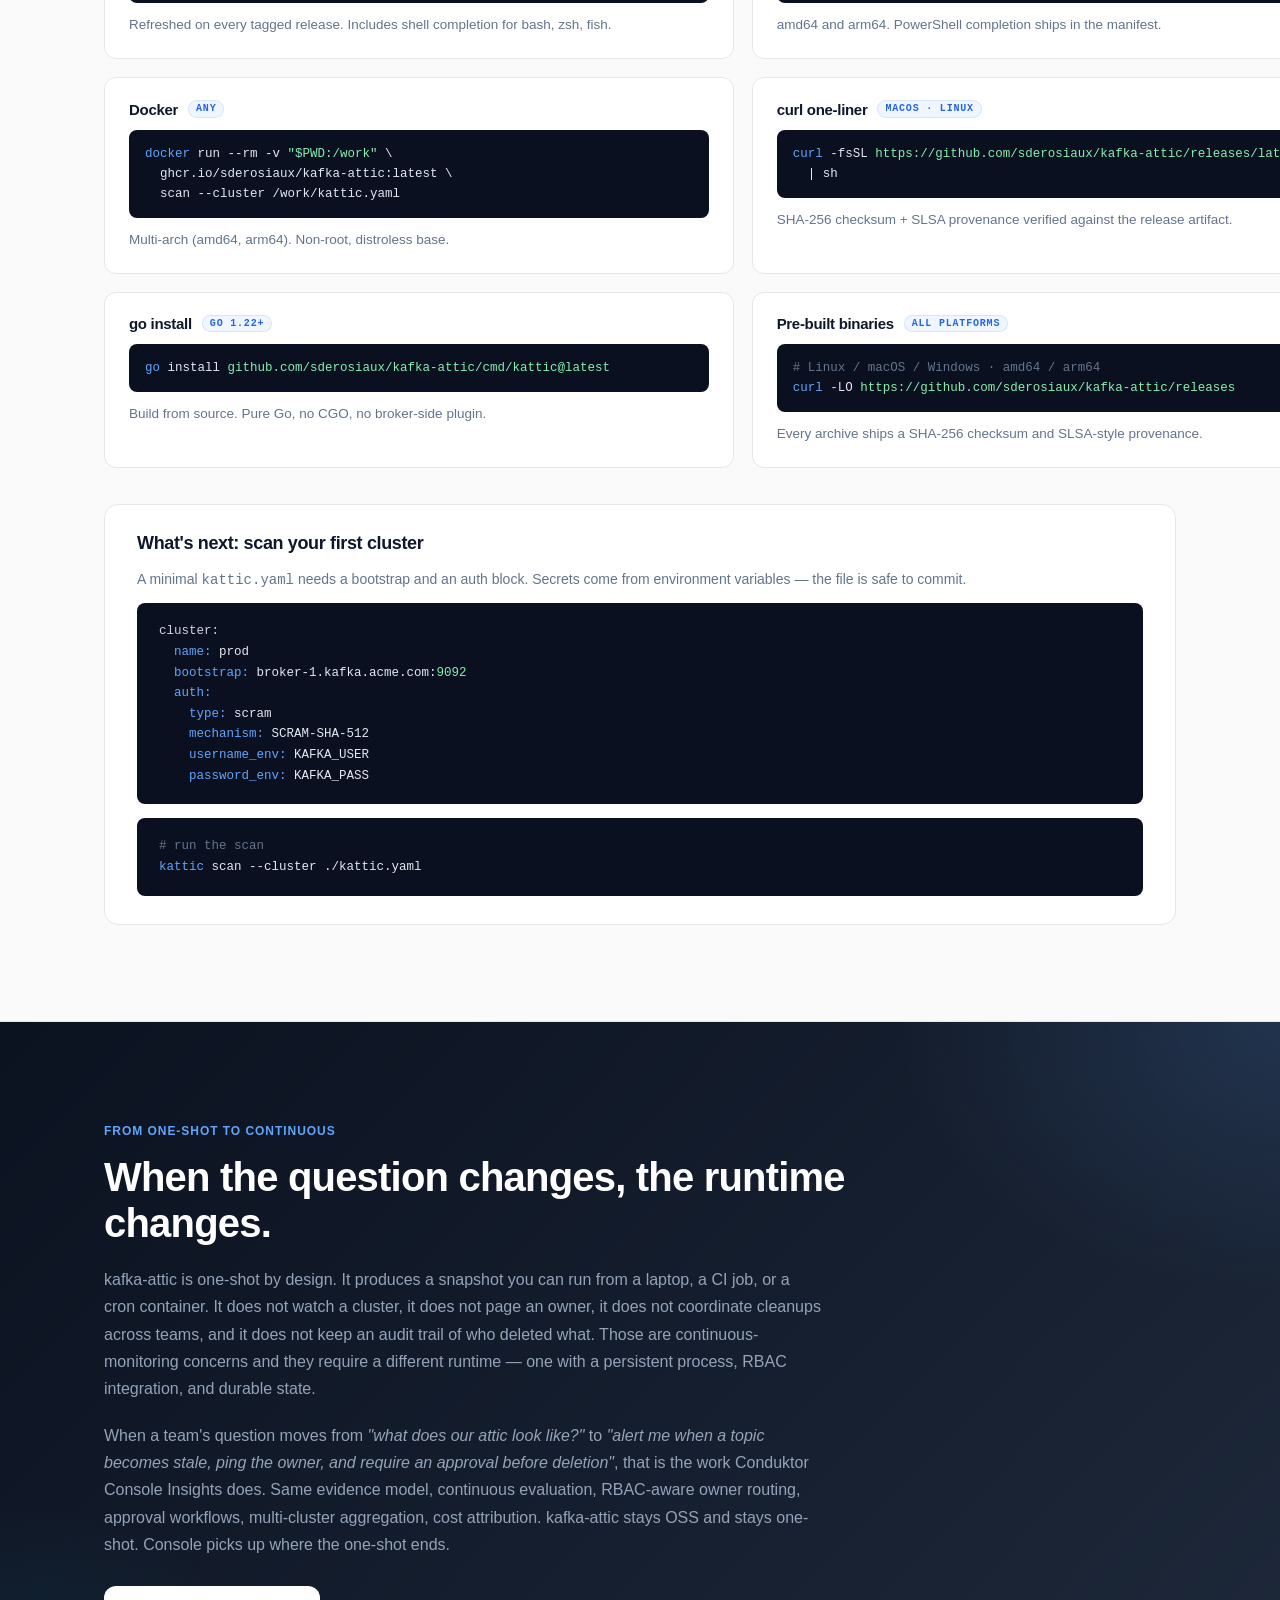
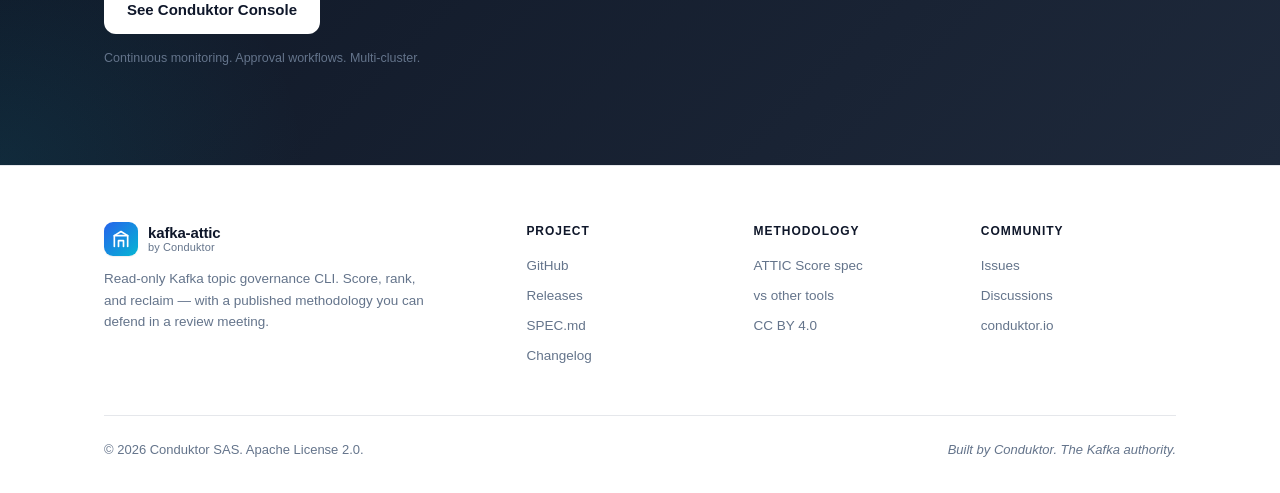
==== commit 5bab5495: "feat(landing): GA4, comprehensive SEO, TCO redesign, header fix Landing page (docs/index.html):    H" ====
--- a/docs/index.html
+++ b/docs/index.html
@@ -1,16 +1,25 @@
 <!doctype html>
 <html lang="en">
   <head>
+    <script async src="https://www.googletagmanager.com/gtag/js?id=G-F508MVXD3Z"></script>
+    <script>
+      window.dataLayer = window.dataLayer || [];
+      function gtag() {
+        dataLayer.push(arguments);
+      }
+      gtag("js", new Date());
+      gtag("config", "G-F508MVXD3Z");
+    </script>
     <meta charset="utf-8" />
     <meta name="viewport" content="width=device-width,initial-scale=1" />
     <title>kafka-attic — find your Kafka topic graveyard</title>
     <meta
       name="description"
-      content="Read-only Go CLI that scores stale, empty, oversized, abandoned Kafka topics in one scan. ATTIC Score methodology, vendor-neutral, single binary."
+      content="Find your Kafka topic graveyard. Read-only Go CLI that scores stale, empty, oversized, abandoned topics in one scan. ATTIC Score methodology. Single binary."
     />
     <meta
       name="keywords"
-      content="kafka topic cleanup, stale kafka topics, kafka topic graveyard, unused kafka topics, kafka storage reclaim, kafka audit, ATTIC Score, kafka governance, kafka CLI, kafka admin, MSK cleanup, Confluent Cloud cleanup, Aiven Kafka, Redpanda, kafka topic lifecycle, kafka disk cost, kafka topic owner, kafka inventory, kafka health, kafka attic"
+      content="kafka topic cleanup, stale kafka topics, kafka topic graveyard, unused kafka topics, kafka storage reclaim, kafka audit, ATTIC Score, kafka governance, kafka CLI, kafka admin, MSK cleanup, Confluent Cloud cleanup, Aiven Kafka, Redpanda, kafka topic lifecycle, kafka disk cost, kafka topic owner, kafka inventory, kafka health, kafka attic, kattic"
     />
     <meta name="author" content="Conduktor" />
     <meta
@@ -18,15 +27,20 @@
       content="index,follow,max-image-preview:large,max-snippet:-1,max-video-preview:-1"
     />
     <meta name="theme-color" content="#0f172a" />
-    <meta name="color-scheme" content="light" />
+    <meta name="color-scheme" content="light only" />
+    <meta name="format-detection" content="telephone=no" />
     <link rel="canonical" href="https://sderosiaux.github.io/kafka-attic/" />
-    <link rel="manifest" href="manifest.webmanifest" />
+    <link rel="manifest" href="./manifest.webmanifest" />
+
+    <!-- Icons -->
+    <link rel="icon" type="image/svg+xml" href="./images/favicon.svg" />
+    <link rel="apple-touch-icon" href="./images/apple-touch-icon.png" />
 
     <!-- Open Graph -->
     <meta property="og:title" content="kafka-attic — find your Kafka topic graveyard" />
     <meta
       property="og:description"
-      content="Read-only Go CLI that scores stale, empty, oversized, abandoned Kafka topics in one scan. ATTIC Score methodology, vendor-neutral, single binary."
+      content="Find your Kafka topic graveyard. Read-only Go CLI that scores stale, empty, oversized, abandoned topics in one scan. ATTIC Score methodology. Single binary."
     />
     <meta property="og:url" content="https://sderosiaux.github.io/kafka-attic/" />
     <meta property="og:site_name" content="kafka-attic" />
@@ -38,17 +52,17 @@
     <meta property="og:image:type" content="image/png" />
     <meta
       property="og:image:alt"
-      content="kafka-attic — find your Kafka topic graveyard. Read-only CLI."
+      content="kafka-attic — read-only Go CLI that scores stale, empty, oversized, abandoned Kafka topics and ranks reclaimable storage."
     />
 
     <!-- Twitter -->
     <meta name="twitter:card" content="summary_large_image" />
     <meta name="twitter:site" content="@conduktor" />
-    <meta name="twitter:creator" content="@conduktor" />
+    <meta name="twitter:creator" content="@sderosiaux" />
     <meta name="twitter:title" content="kafka-attic — find your Kafka topic graveyard" />
     <meta
       name="twitter:description"
-      content="Read-only Go CLI that scores stale, empty, oversized, abandoned Kafka topics in one scan. ATTIC Score methodology, vendor-neutral, single binary."
+      content="Find your Kafka topic graveyard. Read-only Go CLI that scores stale, empty, oversized, abandoned topics in one scan. ATTIC Score methodology. Single binary."
     />
     <meta
       name="twitter:image"
@@ -56,12 +70,14 @@
     />
     <meta
       name="twitter:image:alt"
-      content="kafka-attic — find your Kafka topic graveyard."
+      content="kafka-attic — read-only Go CLI that scores stale, empty, oversized, abandoned Kafka topics and ranks reclaimable storage."
     />
 
     <!-- Performance -->
     <link rel="preconnect" href="https://api.github.com" crossorigin />
     <link rel="dns-prefetch" href="https://github.com" />
+    <link rel="preconnect" href="https://www.googletagmanager.com" crossorigin />
+    <link rel="dns-prefetch" href="https://www.google-analytics.com" />
 
     <!-- Structured data: SoftwareApplication -->
     <script type="application/ld+json">
@@ -78,8 +94,10 @@
         "url": "https://sderosiaux.github.io/kafka-attic/",
         "description": "Read-only Go CLI that scores every Kafka topic against a published methodology — Activity, Tenancy, Tonnage, Intent, Consumption. Single static binary, vendor-neutral, no producer client compiled.",
         "image": "https://sderosiaux.github.io/kafka-attic/images/og-card.png",
+        "screenshot": "https://sderosiaux.github.io/kafka-attic/images/screenshot-terminal.png",
         "downloadUrl": "https://github.com/sderosiaux/kafka-attic/releases/latest",
         "softwareHelp": "https://github.com/sderosiaux/kafka-attic",
+        "releaseNotes": "https://github.com/sderosiaux/kafka-attic/releases",
         "license": "https://www.apache.org/licenses/LICENSE-2.0",
         "featureList": [
           "ATTIC Score 0-100 per topic over five sub-signals",
@@ -101,10 +119,16 @@
           "name": "Conduktor",
           "url": "https://www.conduktor.io"
         },
+        "creator": {
+          "@type": "Organization",
+          "name": "Conduktor",
+          "url": "https://www.conduktor.io"
+        },
         "publisher": {
           "@type": "Organization",
           "name": "Conduktor",
-          "url": "https://www.conduktor.io"
+          "url": "https://www.conduktor.io",
+          "logo": "https://sderosiaux.github.io/kafka-attic/images/apple-touch-icon.png"
         }
       }
     </script>
@@ -182,11 +206,108 @@
         "@type": "WebSite",
         "name": "kafka-attic",
         "url": "https://sderosiaux.github.io/kafka-attic/",
+        "inLanguage": "en-US",
         "publisher": {
           "@type": "Organization",
           "name": "Conduktor",
           "url": "https://www.conduktor.io"
+        },
+        "potentialAction": {
+          "@type": "SearchAction",
+          "target": {
+            "@type": "EntryPoint",
+            "urlTemplate": "https://github.com/sderosiaux/kafka-attic/search?q={search_term_string}"
+          },
+          "query-input": "required name=search_term_string"
         }
+      }
+    </script>
+
+    <!-- Structured data: Organization -->
+    <script type="application/ld+json">
+      {
+        "@context": "https://schema.org",
+        "@type": "Organization",
+        "name": "Conduktor",
+        "url": "https://www.conduktor.io",
+        "logo": "https://sderosiaux.github.io/kafka-attic/images/apple-touch-icon.png",
+        "sameAs": [
+          "https://github.com/conduktor",
+          "https://twitter.com/conduktor",
+          "https://www.linkedin.com/company/conduktor"
+        ]
+      }
+    </script>
+
+    <!-- Structured data: BreadcrumbList -->
+    <script type="application/ld+json">
+      {
+        "@context": "https://schema.org",
+        "@type": "BreadcrumbList",
+        "itemListElement": [
+          {
+            "@type": "ListItem",
+            "position": 1,
+            "name": "Home",
+            "item": "https://sderosiaux.github.io/"
+          },
+          {
+            "@type": "ListItem",
+            "position": 2,
+            "name": "kafka-attic",
+            "item": "https://sderosiaux.github.io/kafka-attic/"
+          }
+        ]
+      }
+    </script>
+
+    <!-- Structured data: HowTo (install kafka-attic) -->
+    <script type="application/ld+json">
+      {
+        "@context": "https://schema.org",
+        "@type": "HowTo",
+        "name": "How to install kafka-attic and scan your first Kafka cluster",
+        "description": "Install the kafka-attic CLI on macOS, Linux, or Windows and run a read-only scan against any Kafka-compatible cluster.",
+        "totalTime": "PT5M",
+        "supply": [
+          {
+            "@type": "HowToSupply",
+            "name": "A Kafka-compatible cluster (Apache Kafka, MSK, Confluent Cloud, Aiven, Redpanda)"
+          },
+          {
+            "@type": "HowToSupply",
+            "name": "Read-only Kafka credentials (Describe on Cluster, Topic, Group)"
+          }
+        ],
+        "tool": [
+          {
+            "@type": "HowToTool",
+            "name": "Homebrew, Scoop, Docker, curl, or Go 1.22+"
+          }
+        ],
+        "step": [
+          {
+            "@type": "HowToStep",
+            "position": 1,
+            "name": "Install the binary",
+            "text": "Install via Homebrew (brew install kafka-attic), Scoop (scoop install kafka-attic), Docker (ghcr.io/sderosiaux/kafka-attic:latest), curl one-liner, or go install github.com/sderosiaux/kafka-attic/cmd/kattic@latest.",
+            "url": "https://sderosiaux.github.io/kafka-attic/#install"
+          },
+          {
+            "@type": "HowToStep",
+            "position": 2,
+            "name": "Create kattic.yaml",
+            "text": "Declare bootstrap and auth in kattic.yaml. Secrets come from environment variables, so the file is safe to commit. Supported auth: SASL_PLAIN, SCRAM-SHA-256/512, mTLS, AWS IAM, OAuth.",
+            "url": "https://sderosiaux.github.io/kafka-attic/#install"
+          },
+          {
+            "@type": "HowToStep",
+            "position": 3,
+            "name": "Run the scan",
+            "text": "kattic scan --cluster ./kattic.yaml produces a ranked list of topics with ATTIC Score, evidence levels, and reclaimable storage. Use --output html for a single-file report.",
+            "url": "https://sderosiaux.github.io/kafka-attic/#how"
+          }
+        ]
       }
     </script>
 
@@ -253,13 +374,16 @@
         justify-content: space-between;
         height: 64px;
       }
-      .brand {
+      .brand { display: inline-flex; align-items: center; }
+      .brand-home {
         display: inline-flex;
         align-items: center;
         gap: 10px;
         color: var(--text);
         line-height: 1;
-      }
+        text-decoration: none;
+      }
+      .brand-home:hover { color: var(--text); }
       .brand-icon {
         width: 34px;
         height: 34px;
@@ -297,8 +421,8 @@
         letter-spacing: 0.01em;
         line-height: 1;
       }
-      .brand-text .by a { color: var(--muted); }
-      .brand-text .by a:hover { color: var(--text); }
+      .brand-text .by .by-link { color: var(--muted); text-decoration: none; }
+      .brand-text .by .by-link:hover { color: var(--text); }
 
       /* Star button */
       .nav-star {
@@ -545,7 +669,21 @@
       .tco {
         background: linear-gradient(180deg, #fff 0%, var(--bg-soft) 100%);
         border-bottom: 1px solid var(--border);
-      }
+        position: relative;
+        overflow: hidden;
+      }
+      .tco::before {
+        content: "";
+        position: absolute;
+        top: -200px; right: -200px;
+        width: 600px; height: 600px;
+        background:
+          radial-gradient(circle at center, rgba(37, 99, 235, 0.06), transparent 60%),
+          radial-gradient(circle at 30% 70%, rgba(6, 182, 212, 0.05), transparent 60%);
+        pointer-events: none;
+        z-index: 0;
+      }
+      .tco > .wrap { position: relative; z-index: 1; }
       .tco-grid {
         margin-top: 48px;
         display: grid;
@@ -556,61 +694,170 @@
       @media (max-width: 640px) { .tco-grid { grid-template-columns: 1fr; } }
       .tco-card {
         position: relative;
-        padding: 28px;
         border: 1px solid var(--border);
-        border-radius: 16px;
+        border-radius: 18px;
         background: #fff;
         display: flex;
         flex-direction: column;
-        gap: 14px;
-        transition: border-color 0.2s, transform 0.2s, box-shadow 0.2s;
-      }
-      .tco-card::before {
+        overflow: hidden;
+        transition: transform 0.25s ease, box-shadow 0.25s ease, border-color 0.25s ease;
+      }
+      .tco-card:hover {
+        transform: translateY(-4px);
+        box-shadow: 0 0 0 1px rgba(37, 99, 235, 0.22), 0 28px 60px -25px rgba(15, 23, 42, 0.28);
+        border-color: transparent;
+      }
+      .tco-visual {
+        position: relative;
+        padding: 26px 28px 22px;
+        background:
+          radial-gradient(120% 100% at 100% 0%, rgba(6, 182, 212, 0.10), transparent 60%),
+          radial-gradient(80% 80% at 0% 100%, rgba(37, 99, 235, 0.10), transparent 65%),
+          linear-gradient(180deg, #fafbff 0%, #f4f8ff 100%);
+        border-bottom: 1px solid var(--border);
+        overflow: hidden;
+      }
+      .tco-card[data-domain="partitions"] .tco-visual {
+        background:
+          radial-gradient(120% 100% at 100% 0%, rgba(14, 165, 233, 0.10), transparent 60%),
+          radial-gradient(80% 80% at 0% 100%, rgba(6, 182, 212, 0.10), transparent 65%),
+          linear-gradient(180deg, #f5fbff 0%, #ecf7ff 100%);
+      }
+      .tco-card[data-domain="controller"] .tco-visual {
+        background:
+          radial-gradient(120% 100% at 100% 0%, rgba(99, 102, 241, 0.10), transparent 60%),
+          radial-gradient(80% 80% at 0% 100%, rgba(37, 99, 235, 0.10), transparent 65%),
+          linear-gradient(180deg, #f7f8ff 0%, #eef0ff 100%);
+      }
+      .tco-card[data-domain="schema"] .tco-visual {
+        background:
+          radial-gradient(120% 100% at 100% 0%, rgba(168, 85, 247, 0.08), transparent 60%),
+          radial-gradient(80% 80% at 0% 100%, rgba(99, 102, 241, 0.08), transparent 65%),
+          linear-gradient(180deg, #faf7ff 0%, #f4f0ff 100%);
+      }
+      .tco-card[data-domain="monitoring"] .tco-visual {
+        background:
+          radial-gradient(120% 100% at 100% 0%, rgba(20, 184, 166, 0.10), transparent 60%),
+          radial-gradient(80% 80% at 0% 100%, rgba(6, 182, 212, 0.10), transparent 65%),
+          linear-gradient(180deg, #f0fbfa 0%, #e6f8f6 100%);
+      }
+      .tco-card[data-domain="governance"] .tco-visual {
+        background:
+          radial-gradient(120% 100% at 100% 0%, rgba(100, 116, 139, 0.10), transparent 60%),
+          radial-gradient(80% 80% at 0% 100%, rgba(15, 23, 42, 0.05), transparent 65%),
+          linear-gradient(180deg, #f8fafc 0%, #f1f5f9 100%);
+      }
+      .tco-icon {
+        position: absolute;
+        top: 26px;
+        right: 28px;
+        width: 36px;
+        height: 36px;
+        border-radius: 10px;
+        background: rgba(255, 255, 255, 0.7);
+        border: 1px solid var(--border);
+        display: inline-flex;
+        align-items: center;
+        justify-content: center;
+        color: var(--accent);
+        backdrop-filter: blur(8px);
+      }
+      .tco-icon svg { width: 18px; height: 18px; display: block; }
+      .tco-card[data-domain="partitions"] .tco-icon { color: #0891b2; }
+      .tco-card[data-domain="controller"] .tco-icon { color: #6366f1; }
+      .tco-card[data-domain="schema"] .tco-icon { color: #a855f7; }
+      .tco-card[data-domain="monitoring"] .tco-icon { color: #14b8a6; }
+      .tco-card[data-domain="governance"] .tco-icon { color: #475569; }
+      .tco-stat {
+        font-family: var(--mono);
+        font-size: 44px;
+        font-weight: 700;
+        line-height: 1.05;
+        letter-spacing: -0.03em;
+        background: linear-gradient(135deg, #2563eb 0%, #06b6d4 100%);
+        -webkit-background-clip: text;
+        background-clip: text;
+        color: transparent;
+        display: inline-block;
+      }
+      .tco-card[data-domain="partitions"] .tco-stat { background: linear-gradient(135deg, #0891b2 0%, #06b6d4 100%); -webkit-background-clip: text; background-clip: text; }
+      .tco-card[data-domain="controller"] .tco-stat { background: linear-gradient(135deg, #4f46e5 0%, #6366f1 100%); -webkit-background-clip: text; background-clip: text; }
+      .tco-card[data-domain="schema"] .tco-stat { background: linear-gradient(135deg, #7c3aed 0%, #a855f7 100%); -webkit-background-clip: text; background-clip: text; }
+      .tco-card[data-domain="monitoring"] .tco-stat { background: linear-gradient(135deg, #0d9488 0%, #14b8a6 100%); -webkit-background-clip: text; background-clip: text; }
+      .tco-card[data-domain="governance"] .tco-stat { background: linear-gradient(135deg, #334155 0%, #64748b 100%); -webkit-background-clip: text; background-clip: text; }
+      .tco-stat .unit {
+        font-size: 14px;
+        margin-left: 6px;
+        color: var(--muted);
+        font-weight: 500;
+        letter-spacing: 0;
+        background: none;
+        -webkit-background-clip: initial;
+        background-clip: initial;
+        -webkit-text-fill-color: var(--muted);
+      }
+      .tco-sub {
+        font-family: var(--mono);
+        font-size: 10.5px;
+        font-weight: 600;
+        color: var(--muted);
+        margin-top: 10px;
+        letter-spacing: 0.08em;
+        text-transform: uppercase;
+      }
+      .tco-bar {
+        margin-top: 14px;
+        height: 6px;
+        border-radius: 999px;
+        background: rgba(15, 23, 42, 0.06);
+        overflow: hidden;
+        position: relative;
+      }
+      .tco-bar::after {
         content: "";
         position: absolute;
-        left: 0; top: 12px; bottom: 12px;
-        width: 3px;
-        border-radius: 0 3px 3px 0;
-        background: linear-gradient(180deg, #2563eb 0%, #06b6d4 100%);
-      }
-      .tco-card:hover {
-        transform: translateY(-3px);
-        box-shadow: 0 0 0 1px rgba(37, 99, 235, 0.18),
-          0 26px 50px -25px rgba(15, 23, 42, 0.25);
-        border-color: transparent;
-      }
-      .tco-card .tco-label {
+        inset: 0;
+        width: var(--fill, 75%);
+        background: linear-gradient(90deg, #2563eb 0%, #06b6d4 100%);
+        border-radius: 999px;
+      }
+      .tco-card[data-domain="partitions"] .tco-bar::after { background: linear-gradient(90deg, #0891b2 0%, #06b6d4 100%); }
+      .tco-card[data-domain="controller"] .tco-bar::after { background: linear-gradient(90deg, #4f46e5 0%, #6366f1 100%); }
+      .tco-card[data-domain="schema"] .tco-bar::after { background: linear-gradient(90deg, #7c3aed 0%, #a855f7 100%); }
+      .tco-card[data-domain="monitoring"] .tco-bar::after { background: linear-gradient(90deg, #0d9488 0%, #14b8a6 100%); }
+      .tco-card[data-domain="governance"] .tco-bar::after { background: linear-gradient(90deg, #334155 0%, #64748b 100%); }
+      .tco-body {
+        padding: 22px 28px 28px;
+        display: flex;
+        flex-direction: column;
+        gap: 10px;
+      }
+      .tco-body .tco-label {
         font-family: var(--mono);
         font-size: 11px;
         font-weight: 600;
-        letter-spacing: 0.08em;
+        letter-spacing: 0.1em;
         text-transform: uppercase;
+        color: var(--accent);
+      }
+      .tco-card[data-domain="partitions"] .tco-label { color: #0891b2; }
+      .tco-card[data-domain="controller"] .tco-label { color: #6366f1; }
+      .tco-card[data-domain="schema"] .tco-label { color: #a855f7; }
+      .tco-card[data-domain="monitoring"] .tco-label { color: #14b8a6; }
+      .tco-card[data-domain="governance"] .tco-label { color: #64748b; }
+      .tco-body h3 {
+        margin: 0;
+        font-size: 17px;
+        font-weight: 650;
+        letter-spacing: -0.01em;
+      }
+      .tco-body p {
+        margin: 0;
+        font-size: 13.5px;
         color: var(--muted);
-      }
-      .tco-card .tco-number {
-        font-family: var(--mono);
-        font-size: 32px;
-        font-weight: 700;
-        line-height: 1;
-        color: var(--text);
-        letter-spacing: -0.02em;
-      }
-      .tco-card .tco-number .unit {
-        font-size: 14px;
-        color: var(--muted);
-        font-weight: 500;
-        margin-left: 4px;
-        letter-spacing: 0;
-      }
-      .tco-card h3 {
-        margin: 0;
-      }
-      .tco-card p {
-        font-size: 14px;
-        color: var(--muted);
-        line-height: 1.55;
-      }
-      .tco-card code {
+        line-height: 1.6;
+      }
+      .tco-body code {
         font-family: var(--mono);
         font-size: 12px;
         background: var(--bg-soft);
@@ -618,40 +865,113 @@
         border-radius: 4px;
         color: var(--text);
       }
+
+      /* Provider pricing strip */
       .tco-notes {
-        margin-top: 56px;
+        margin-top: 64px;
         display: grid;
-        grid-template-columns: 1fr 1fr;
-        gap: 32px;
-      }
-      @media (max-width: 760px) { .tco-notes { grid-template-columns: 1fr; } }
+        grid-template-columns: repeat(4, 1fr);
+        gap: 16px;
+      }
+      @media (max-width: 980px) { .tco-notes { grid-template-columns: repeat(2, 1fr); } }
+      @media (max-width: 540px) { .tco-notes { grid-template-columns: 1fr; } }
       .tco-note {
-        padding: 24px 28px;
+        position: relative;
+        padding: 22px 24px;
         background: #fff;
         border: 1px solid var(--border);
         border-radius: 14px;
+        display: flex;
+        flex-direction: column;
+        gap: 8px;
+        overflow: hidden;
+        transition: transform 0.2s ease, box-shadow 0.2s ease, border-color 0.2s ease;
+      }
+      .tco-note:hover {
+        transform: translateY(-2px);
+        box-shadow: 0 0 0 1px rgba(37, 99, 235, 0.15), 0 18px 36px -20px rgba(15, 23, 42, 0.18);
+        border-color: transparent;
+      }
+      .tco-note .provider {
+        font-family: var(--mono);
+        font-size: 10.5px;
+        font-weight: 700;
+        letter-spacing: 0.1em;
+        text-transform: uppercase;
+        color: var(--accent);
+        display: inline-flex;
+        align-items: center;
+        gap: 8px;
+      }
+      .tco-note .provider .dot {
+        width: 6px; height: 6px;
+        border-radius: 50%;
+        background: linear-gradient(135deg, #2563eb 0%, #06b6d4 100%);
+        flex-shrink: 0;
       }
       .tco-note h4 {
-        margin: 0 0 8px;
-        font-size: 15px;
+        margin: 0;
+        font-size: 14px;
         font-weight: 650;
         letter-spacing: -0.01em;
+        line-height: 1.4;
       }
       .tco-note p {
         margin: 0;
-        font-size: 13.5px;
+        font-size: 12.5px;
         color: var(--muted);
         line-height: 1.55;
       }
-      .tco-note .provider {
-        display: inline-block;
-        margin-bottom: 8px;
-        font-family: var(--mono);
-        font-size: 11px;
+      .tco-note .billing-tag {
+        display: inline-flex;
+        align-items: center;
+        gap: 6px;
+        margin-top: 6px;
+        padding: 4px 8px;
+        background: var(--bg-soft);
+        border: 1px solid var(--border);
+        border-radius: 999px;
+        font-family: var(--mono);
+        font-size: 10.5px;
+        color: var(--text);
         font-weight: 600;
-        letter-spacing: 0.06em;
-        text-transform: uppercase;
-        color: var(--accent);
+        align-self: flex-start;
+      }
+      .tco-note .billing-tag.crit { color: #b91c1c; border-color: #fecaca; background: #fef2f2; }
+      .tco-note .billing-tag.warn { color: #b45309; border-color: #fde68a; background: #fffbeb; }
+      .tco-note .billing-tag.ok   { color: #047857; border-color: #a7f3d0; background: #ecfdf5; }
+      .tco-cta {
+        margin-top: 48px;
+        padding: 28px 32px;
+        background: linear-gradient(135deg, #0f172a 0%, #1e293b 100%);
+        border-radius: 18px;
+        color: #f1f5f9;
+        display: flex;
+        align-items: center;
+        gap: 18px;
+        flex-wrap: wrap;
+      }
+      .tco-cta .tco-cta-icon {
+        width: 42px; height: 42px; border-radius: 12px;
+        background: linear-gradient(135deg, #2563eb 0%, #06b6d4 100%);
+        display: inline-flex; align-items: center; justify-content: center;
+        color: #fff; flex-shrink: 0;
+      }
+      .tco-cta .tco-cta-icon svg { width: 22px; height: 22px; }
+      .tco-cta .tco-cta-text {
+        flex: 1;
+        min-width: 260px;
+      }
+      .tco-cta .tco-cta-text strong { display: block; font-size: 16px; font-weight: 650; color: #fff; margin-bottom: 4px; letter-spacing: -0.01em; }
+      .tco-cta .tco-cta-text span { font-size: 13.5px; color: #94a3b8; }
+      .tco-cta code {
+        font-family: var(--mono);
+        font-size: 13px;
+        background: rgba(255, 255, 255, 0.08);
+        padding: 2px 8px;
+        border-radius: 6px;
+        color: #f1f5f9;
+        border: 1px solid rgba(255, 255, 255, 0.1);
       }
       section .eyebrow {
         display: inline-block;
@@ -705,10 +1025,13 @@
       .why-mosaic {
         margin-top: 56px;
         display: grid;
-        grid-template-columns: repeat(6, 1fr);
+        grid-template-columns: repeat(3, 1fr);
         gap: 20px;
       }
-      @media (max-width: 880px) {
+      @media (max-width: 980px) {
+        .why-mosaic { grid-template-columns: repeat(2, 1fr); }
+      }
+      @media (max-width: 640px) {
         .why-mosaic { grid-template-columns: 1fr; }
       }
 
@@ -723,11 +1046,7 @@
         flex-direction: column;
         transition: border-color 0.2s, transform 0.2s, box-shadow 0.2s;
       }
-      .anti.span-3 { grid-column: span 3; }
-      .anti.span-2 { grid-column: span 2; }
-      @media (max-width: 880px) {
-        .anti.span-3, .anti.span-2 { grid-column: span 1; }
-      }
+      .anti.span-3, .anti.span-2 { grid-column: auto; }
       .anti:hover {
         transform: translateY(-3px);
         box-shadow: 0 0 0 1px rgba(15, 23, 42, 0.15),
@@ -1425,19 +1744,21 @@
   <body>
     <header class="nav" id="nav">
       <div class="wrap nav-inner">
-        <a class="brand" href="#top">
-          <span class="brand-icon" aria-hidden="true">
-            <svg viewBox="0 0 24 24" fill="none" stroke="currentColor" stroke-width="2" stroke-linecap="round" stroke-linejoin="round">
-              <path d="M4 21V8l8-5 8 5v13"/>
-              <path d="M9 21v-7h6v7"/>
-              <path d="M4 8h16"/>
-            </svg>
-          </span>
-          <span class="brand-text">
-            <span class="name">kafka-attic</span>
-            <span class="by">by <a href="https://conduktor.io?utm_source=kafka-attic&amp;utm_medium=oss&amp;utm_campaign=landing&amp;utm_content=brand" rel="noopener">Conduktor</a></span>
-          </span>
-        </a>
+        <div class="brand">
+          <a class="brand-home" href="#top" aria-label="kafka-attic — back to top">
+            <span class="brand-icon" aria-hidden="true">
+              <svg viewBox="0 0 24 24" fill="none" stroke="currentColor" stroke-width="2" stroke-linecap="round" stroke-linejoin="round">
+                <path d="M4 21V8l8-5 8 5v13"/>
+                <path d="M9 21v-7h6v7"/>
+                <path d="M4 8h16"/>
+              </svg>
+            </span>
+            <span class="brand-text">
+              <span class="name">kafka-attic</span>
+              <span class="by">by <a class="by-link" href="https://conduktor.io?utm_source=kafka-attic&amp;utm_medium=oss&amp;utm_campaign=landing&amp;utm_content=brand" rel="noopener">Conduktor</a></span>
+            </span>
+          </a>
+        </div>
         <nav class="nav-links">
           <a href="#why">Why</a>
           <a href="#tco">Cost</a>
@@ -1674,90 +1995,194 @@
           </p>
 
           <div class="tco-grid">
-            <div class="tco-card">
-              <span class="tco-label">Storage</span>
-              <span class="tco-number">38.2 <span class="unit">TB reclaimable*</span></span>
-              <h3>Disk is the obvious one</h3>
-              <p>
-                Stale and oversized topics keep retention windows full of records nobody reads. On managed Kafka, that's a direct GB-month bill; on self-managed, it's EBS / SSD provisioning, replication bandwidth across <code>min.insync.replicas</code>, and longer recovery times after broker restarts.
-              </p>
-            </div>
-            <div class="tco-card">
-              <span class="tco-label">Partitions</span>
-              <span class="tco-number">~10 <span class="unit">MB heap / partition</span></span>
-              <h3>Every partition has overhead</h3>
-              <p>
-                Each partition consumes leader-side broker memory (page-cache reservation, index files, follower-fetch state), controller metadata records, replication threads, and file-handle budget. Over-provisioned topics quietly cap the cluster's total partition headroom — often the first scaling wall hit before disk.
-              </p>
-            </div>
-            <div class="tco-card">
-              <span class="tco-label">Controller</span>
-              <span class="tco-number">O(N) <span class="unit">metadata records</span></span>
-              <h3>KRaft / controller load</h3>
-              <p>
-                Every topic, partition, replica assignment, and config override is a record in the metadata log. Dead topics still get described, fetched, and replayed on controller failover. A leaner cluster means faster recovery, faster metadata propagation, and lower KRaft snapshot pressure.
-              </p>
-            </div>
-            <div class="tco-card">
-              <span class="tco-label">Schema Registry</span>
-              <span class="tco-number">1 subject <span class="unit">= 1 line item</span></span>
-              <h3>Orphan subjects rent storage too</h3>
-              <p>
-                Schema Registry providers bill per stored subject (Confluent Cloud) or per managed registry instance with storage caps (AWS Glue, Apicurio). Topics whose producers were decommissioned years ago still have <code>-key</code> and <code>-value</code> subjects taking up the budget.
-              </p>
-            </div>
-            <div class="tco-card">
-              <span class="tco-label">Monitoring</span>
-              <span class="tco-number">N × M <span class="unit">time series</span></span>
-              <h3>Observability scales with topics</h3>
-              <p>
-                Every topic emits per-partition metrics: <code>bytes_in</code>, <code>bytes_out</code>, <code>messages_in</code>, replica lag, ISR shrink/expand, log-end-offset. At <code>N</code> topics × <code>M</code> partitions × <code>K</code> brokers, the cardinality bills your Prometheus, your Datadog, and your Splunk indexing tier — for series nobody plots.
-              </p>
-            </div>
-            <div class="tco-card">
-              <span class="tco-label">Governance</span>
-              <span class="tco-number">Audit cost</span>
-              <h3>The human bill</h3>
-              <p>
-                Every governance review, every ACL audit, every onboarding doc, every <em>"do we still own this?"</em> Slack thread is amortized across the topic count. Halving the surface halves the cognitive overhead for the platform team — that's where the real, hard-to-quantify savings live.
-              </p>
-            </div>
+            <article class="tco-card" data-domain="storage">
+              <div class="tco-visual">
+                <span class="tco-icon" aria-hidden="true">
+                  <svg viewBox="0 0 24 24" fill="none" stroke="currentColor" stroke-width="2" stroke-linecap="round" stroke-linejoin="round">
+                    <ellipse cx="12" cy="5" rx="9" ry="3"/>
+                    <path d="M3 5v6c0 1.66 4.03 3 9 3s9-1.34 9-3V5"/>
+                    <path d="M3 11v6c0 1.66 4.03 3 9 3s9-1.34 9-3v-6"/>
+                  </svg>
+                </span>
+                <span class="tco-stat">38.2<span class="unit">TB</span></span>
+                <div class="tco-sub">reclaimable*</div>
+                <div class="tco-bar" style="--fill: 25%;"></div>
+              </div>
+              <div class="tco-body">
+                <span class="tco-label">Storage</span>
+                <h3>Disk is the obvious one</h3>
+                <p>
+                  Stale and oversized topics keep retention windows full of records nobody reads. On managed Kafka, that's a direct GB-month bill; on self-managed, it's EBS / SSD provisioning, replication bandwidth across <code>min.insync.replicas</code>, and longer recovery times after broker restarts.
+                </p>
+              </div>
+            </article>
+
+            <article class="tco-card" data-domain="partitions">
+              <div class="tco-visual">
+                <span class="tco-icon" aria-hidden="true">
+                  <svg viewBox="0 0 24 24" fill="none" stroke="currentColor" stroke-width="2" stroke-linecap="round" stroke-linejoin="round">
+                    <rect x="3" y="3" width="7" height="7" rx="1"/>
+                    <rect x="14" y="3" width="7" height="7" rx="1"/>
+                    <rect x="3" y="14" width="7" height="7" rx="1"/>
+                    <rect x="14" y="14" width="7" height="7" rx="1"/>
+                  </svg>
+                </span>
+                <span class="tco-stat">~10<span class="unit">MB heap / partition</span></span>
+                <div class="tco-sub">leader-side overhead</div>
+                <div class="tco-bar" style="--fill: 60%;"></div>
+              </div>
+              <div class="tco-body">
+                <span class="tco-label">Partitions</span>
+                <h3>Every partition has overhead</h3>
+                <p>
+                  Each partition consumes leader-side broker memory (page-cache reservation, index files, follower-fetch state), controller metadata records, replication threads, and file-handle budget. Over-provisioned topics quietly cap the cluster's total partition headroom — often the first scaling wall hit before disk.
+                </p>
+              </div>
+            </article>
+
+            <article class="tco-card" data-domain="controller">
+              <div class="tco-visual">
+                <span class="tco-icon" aria-hidden="true">
+                  <svg viewBox="0 0 24 24" fill="none" stroke="currentColor" stroke-width="2" stroke-linecap="round" stroke-linejoin="round">
+                    <circle cx="12" cy="5" r="2.5"/>
+                    <circle cx="5" cy="18" r="2.5"/>
+                    <circle cx="19" cy="18" r="2.5"/>
+                    <path d="M12 7.5L5 15.5"/>
+                    <path d="M12 7.5L19 15.5"/>
+                    <path d="M5 18h14"/>
+                  </svg>
+                </span>
+                <span class="tco-stat">O(N)<span class="unit">metadata records</span></span>
+                <div class="tco-sub">replayed on every failover</div>
+                <div class="tco-bar" style="--fill: 70%;"></div>
+              </div>
+              <div class="tco-body">
+                <span class="tco-label">Controller</span>
+                <h3>KRaft / controller load</h3>
+                <p>
+                  Every topic, partition, replica assignment, and config override is a record in the metadata log. Dead topics still get described, fetched, and replayed on controller failover. A leaner cluster means faster recovery, faster metadata propagation, and lower KRaft snapshot pressure.
+                </p>
+              </div>
+            </article>
+
+            <article class="tco-card" data-domain="schema">
+              <div class="tco-visual">
+                <span class="tco-icon" aria-hidden="true">
+                  <svg viewBox="0 0 24 24" fill="none" stroke="currentColor" stroke-width="2" stroke-linecap="round" stroke-linejoin="round">
+                    <path d="M14 2H6a2 2 0 0 0-2 2v16a2 2 0 0 0 2 2h12a2 2 0 0 0 2-2V8z"/>
+                    <polyline points="14 2 14 8 20 8"/>
+                    <line x1="8" y1="13" x2="16" y2="13"/>
+                    <line x1="8" y1="17" x2="13" y2="17"/>
+                  </svg>
+                </span>
+                <span class="tco-stat">1 + 1<span class="unit">subjects / topic</span></span>
+                <div class="tco-sub">-key &amp; -value never deleted</div>
+                <div class="tco-bar" style="--fill: 45%;"></div>
+              </div>
+              <div class="tco-body">
+                <span class="tco-label">Schema Registry</span>
+                <h3>Orphan subjects rent storage too</h3>
+                <p>
+                  Schema Registry providers bill per stored subject (Confluent Cloud) or per managed registry instance with storage caps (AWS Glue, Apicurio). Topics whose producers were decommissioned years ago still have <code>-key</code> and <code>-value</code> subjects taking up the budget.
+                </p>
+              </div>
+            </article>
+
+            <article class="tco-card" data-domain="monitoring">
+              <div class="tco-visual">
+                <span class="tco-icon" aria-hidden="true">
+                  <svg viewBox="0 0 24 24" fill="none" stroke="currentColor" stroke-width="2" stroke-linecap="round" stroke-linejoin="round">
+                    <polyline points="3 17 8 12 12 14 16 9 21 13"/>
+                    <circle cx="8" cy="12" r="1.2" fill="currentColor"/>
+                    <circle cx="12" cy="14" r="1.2" fill="currentColor"/>
+                    <circle cx="16" cy="9" r="1.2" fill="currentColor"/>
+                    <path d="M3 21h18"/>
+                  </svg>
+                </span>
+                <span class="tco-stat">N × M<span class="unit">time series / broker</span></span>
+                <div class="tco-sub">Prometheus / Datadog cardinality</div>
+                <div class="tco-bar" style="--fill: 80%;"></div>
+              </div>
+              <div class="tco-body">
+                <span class="tco-label">Monitoring</span>
+                <h3>Observability scales with topics</h3>
+                <p>
+                  Every topic emits per-partition metrics: <code>bytes_in</code>, <code>bytes_out</code>, <code>messages_in</code>, replica lag, ISR shrink/expand, log-end-offset. At <code>N</code> topics × <code>M</code> partitions × <code>K</code> brokers, the cardinality bills your Prometheus, your Datadog, and your Splunk indexing tier — for series nobody plots.
+                </p>
+              </div>
+            </article>
+
+            <article class="tco-card" data-domain="governance">
+              <div class="tco-visual">
+                <span class="tco-icon" aria-hidden="true">
+                  <svg viewBox="0 0 24 24" fill="none" stroke="currentColor" stroke-width="2" stroke-linecap="round" stroke-linejoin="round">
+                    <path d="M17 21v-2a4 4 0 0 0-4-4H5a4 4 0 0 0-4 4v2"/>
+                    <circle cx="9" cy="7" r="4"/>
+                    <path d="M23 21v-2a4 4 0 0 0-3-3.87"/>
+                    <path d="M16 3.13a4 4 0 0 1 0 7.75"/>
+                  </svg>
+                </span>
+                <span class="tco-stat">Hours<span class="unit">per audit cycle</span></span>
+                <div class="tco-sub">amortized across topic count</div>
+                <div class="tco-bar" style="--fill: 55%;"></div>
+              </div>
+              <div class="tco-body">
+                <span class="tco-label">Governance</span>
+                <h3>The human bill</h3>
+                <p>
+                  Every governance review, every ACL audit, every onboarding doc, every <em>"do we still own this?"</em> Slack thread is amortized across the topic count. Halving the surface halves the cognitive overhead for the platform team — that's where the real, hard-to-quantify savings live.
+                </p>
+              </div>
+            </article>
           </div>
 
           <div class="tco-notes">
             <div class="tco-note">
-              <span class="provider">Confluent Cloud</span>
-              <h4>Per-partition + per-GB pricing compounds.</h4>
+              <span class="provider"><span class="dot"></span>Confluent Cloud</span>
+              <h4>Per-partition + per-GB pricing compounds</h4>
               <p>
-                Confluent Cloud bills eCKU partition consumption and storage independently of throughput. A topic that hasn't seen a record in six months is still billed for its allocated partitions and any retained data. Cleanup translates directly into invoice deltas.
-              </p>
+                eCKU partition consumption and storage billed independently of throughput. Dead topics get the full invoice line — cleanup translates directly into deltas.
+              </p>
+              <span class="billing-tag crit">billed per topic-partition</span>
             </div>
             <div class="tco-note">
-              <span class="provider">AWS MSK</span>
-              <h4>Broker-class scaling, not topic scaling.</h4>
+              <span class="provider"><span class="dot"></span>AWS MSK Serverless</span>
+              <h4>Partition-hour + storage-month</h4>
               <p>
-                MSK Provisioned bills broker-hours and EBS, not per-topic. But every dead partition still costs replication bandwidth, broker memory headroom, and time-to-recover. MSK Serverless charges by partition-hour and storage-month — dead topics there <em>are</em> directly billed.
-              </p>
+                Dead partitions are <em>directly</em> billed. Provisioned MSK is broker-class scaled, but replication bandwidth and recovery time still scale with partition count.
+              </p>
+              <span class="billing-tag crit">billed per partition-hour</span>
             </div>
             <div class="tco-note">
-              <span class="provider">Aiven / Redpanda Cloud</span>
-              <h4>Tier-locked partition ceilings.</h4>
+              <span class="provider"><span class="dot"></span>Aiven / Redpanda Cloud</span>
+              <h4>Tier-locked partition ceilings</h4>
               <p>
-                Aiven and Redpanda Cloud plans cap total partitions per tier; dead topics quietly push you toward the next, more expensive tier — even when your throughput could happily sit on the cheaper one.
-              </p>
+                Plans cap total partitions per tier. Dead topics push you toward the next, more expensive tier — even when throughput could happily sit on the cheaper one.
+              </p>
+              <span class="billing-tag warn">tier-thresholded</span>
             </div>
             <div class="tco-note">
-              <span class="provider">Self-managed</span>
-              <h4>The hidden costs are time, not invoice.</h4>
+              <span class="provider"><span class="dot"></span>Self-managed Kafka</span>
+              <h4>The bill is time, not invoice</h4>
               <p>
-                On self-managed, the bill arrives as broker count, IOPS, and oncall pages. Controller recovery, partition reassignment, and rolling broker restarts all scale with active metadata. A clean cluster reboots faster, rebalances faster, and pages less often.
-              </p>
+                Broker count, IOPS, and on-call pages. Controller recovery, partition reassignment, and rolling restarts all scale with active metadata.
+              </p>
+              <span class="billing-tag warn">indirect cost</span>
             </div>
           </div>
 
-          <p class="lede" style="margin-top: 40px;">
-            <code style="font-family: var(--mono); font-size: 13.5px; background: var(--bg-soft); padding: 2px 8px; border-radius: 4px;">kattic scan</code> prints the reclaimable-TB number in the first line. Translate it to your provider's price sheet and you have the dollar value of one Friday afternoon's cleanup. <span style="color: var(--muted); font-size: 13px;">*number is illustrative, taken from the sample output above.</span>
-          </p>
+          <div class="tco-cta">
+            <span class="tco-cta-icon" aria-hidden="true">
+              <svg viewBox="0 0 24 24" fill="none" stroke="currentColor" stroke-width="2" stroke-linecap="round" stroke-linejoin="round">
+                <line x1="12" y1="1" x2="12" y2="23"/>
+                <path d="M17 5H9.5a3.5 3.5 0 0 0 0 7h5a3.5 3.5 0 0 1 0 7H6"/>
+              </svg>
+            </span>
+            <div class="tco-cta-text">
+              <strong>Translate the reclaim number to dollars.</strong>
+              <span>Run <code>kattic scan</code>. Multiply the first line by your provider's price sheet. That's the value of one Friday afternoon. <em style="color: #64748b;">*illustrative reclaim number, from the sample output above.</em></span>
+            </div>
+          </div>
         </div>
       </section>
 
@@ -2379,13 +2804,21 @@
       <div class="wrap">
         <div class="foot-grid">
           <div class="foot-brand">
-            <a class="brand" href="#top">
-              <span class="brand-icon" aria-hidden="true">k</span>
-              <span class="brand-text">
-                <span class="name">kafka-attic</span>
-                <span class="by">by Conduktor</span>
-              </span>
-            </a>
+            <div class="brand">
+              <a class="brand-home" href="#top" aria-label="kafka-attic — back to top">
+                <span class="brand-icon" aria-hidden="true">
+                  <svg viewBox="0 0 24 24" fill="none" stroke="currentColor" stroke-width="2" stroke-linecap="round" stroke-linejoin="round">
+                    <path d="M4 21V8l8-5 8 5v13"/>
+                    <path d="M9 21v-7h6v7"/>
+                    <path d="M4 8h16"/>
+                  </svg>
+                </span>
+                <span class="brand-text">
+                  <span class="name">kafka-attic</span>
+                  <span class="by">by Conduktor</span>
+                </span>
+              </a>
+            </div>
             <p>
               Read-only Kafka topic governance CLI. Score, rank, and reclaim — with a published
               methodology you can defend in a review meeting.
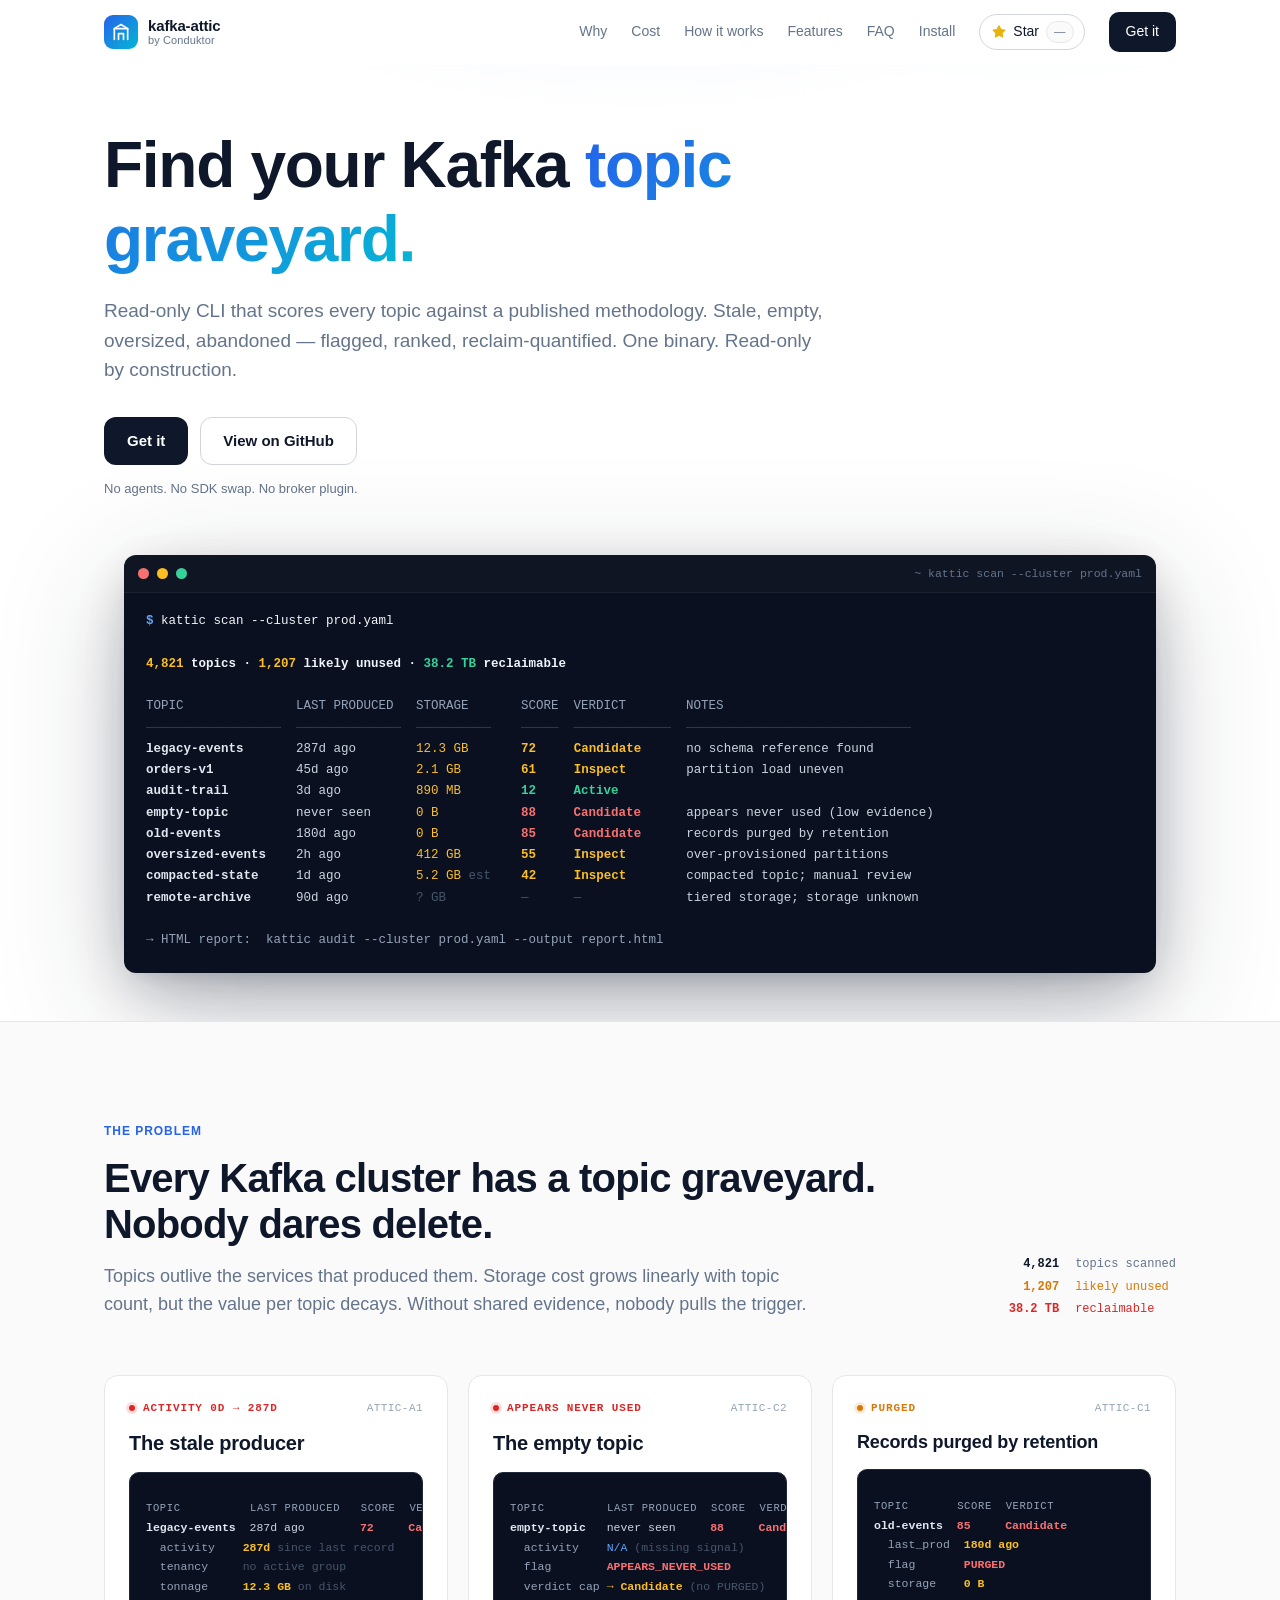
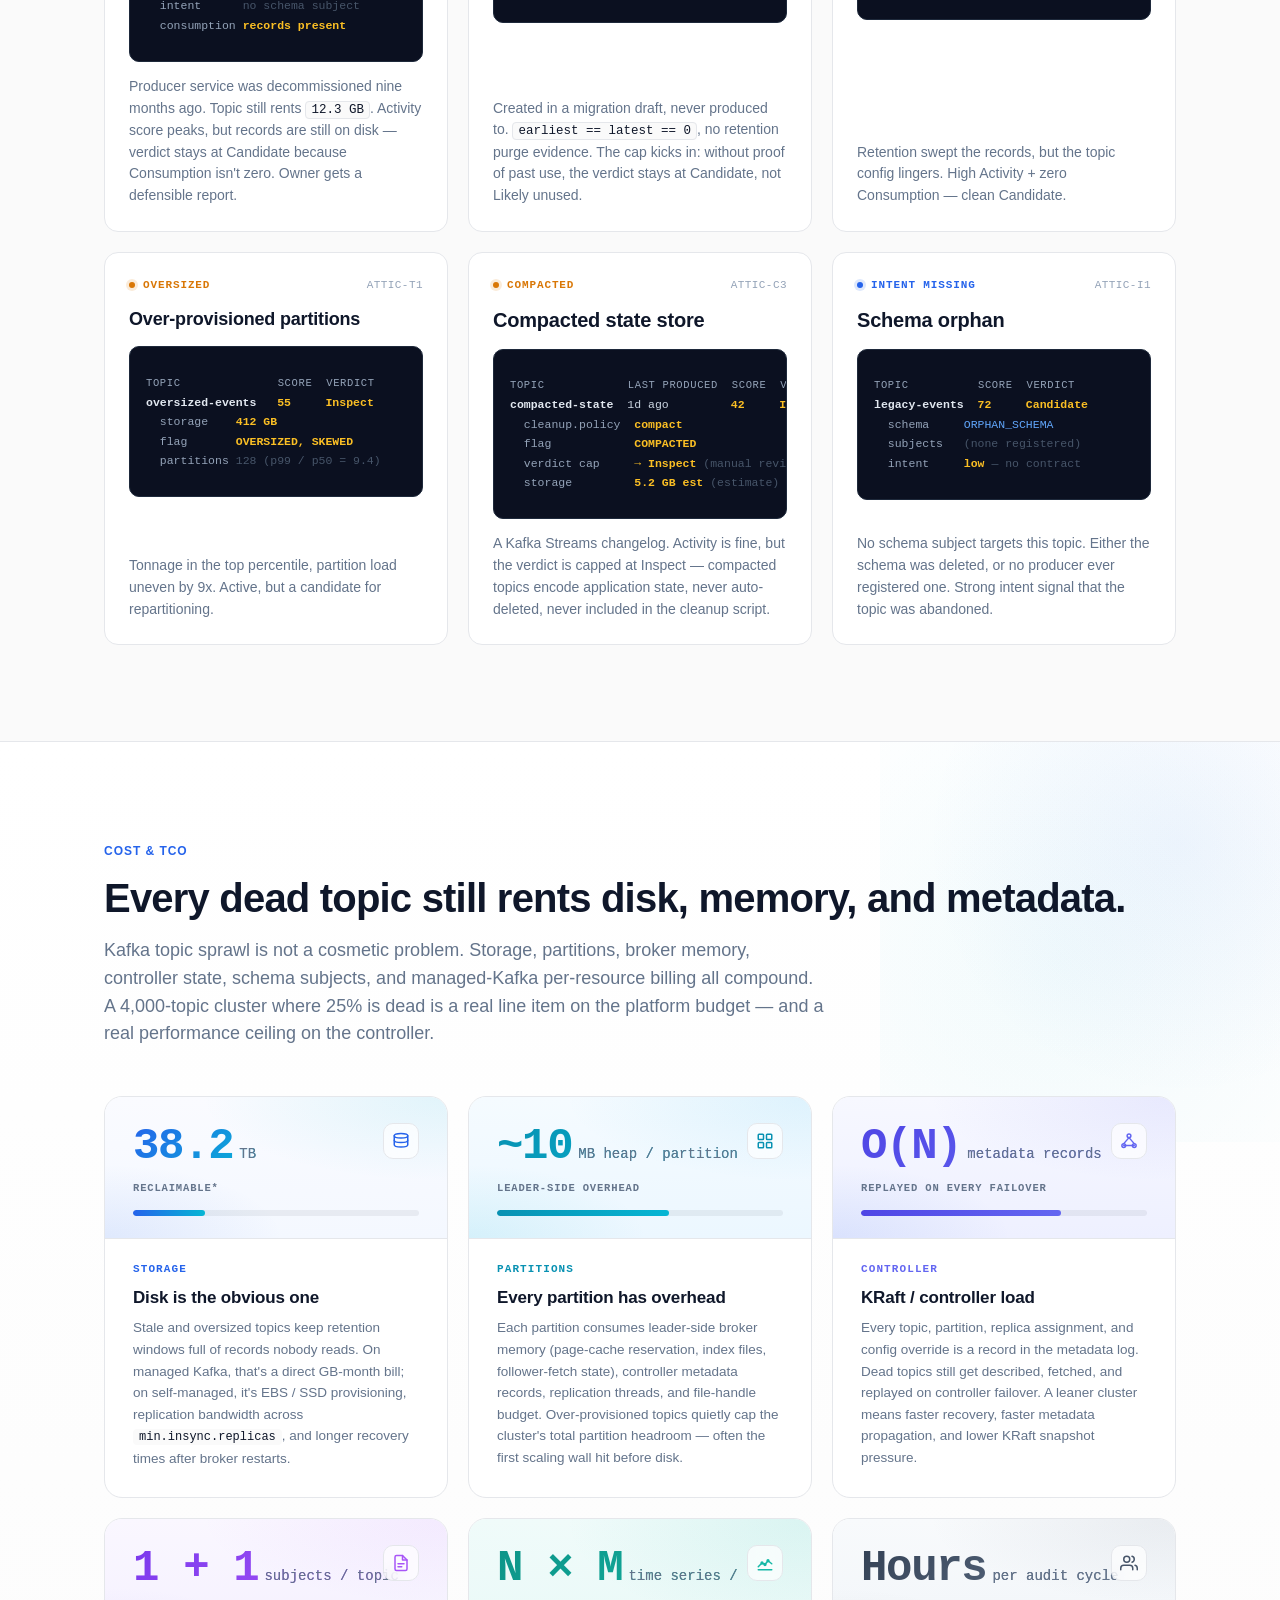
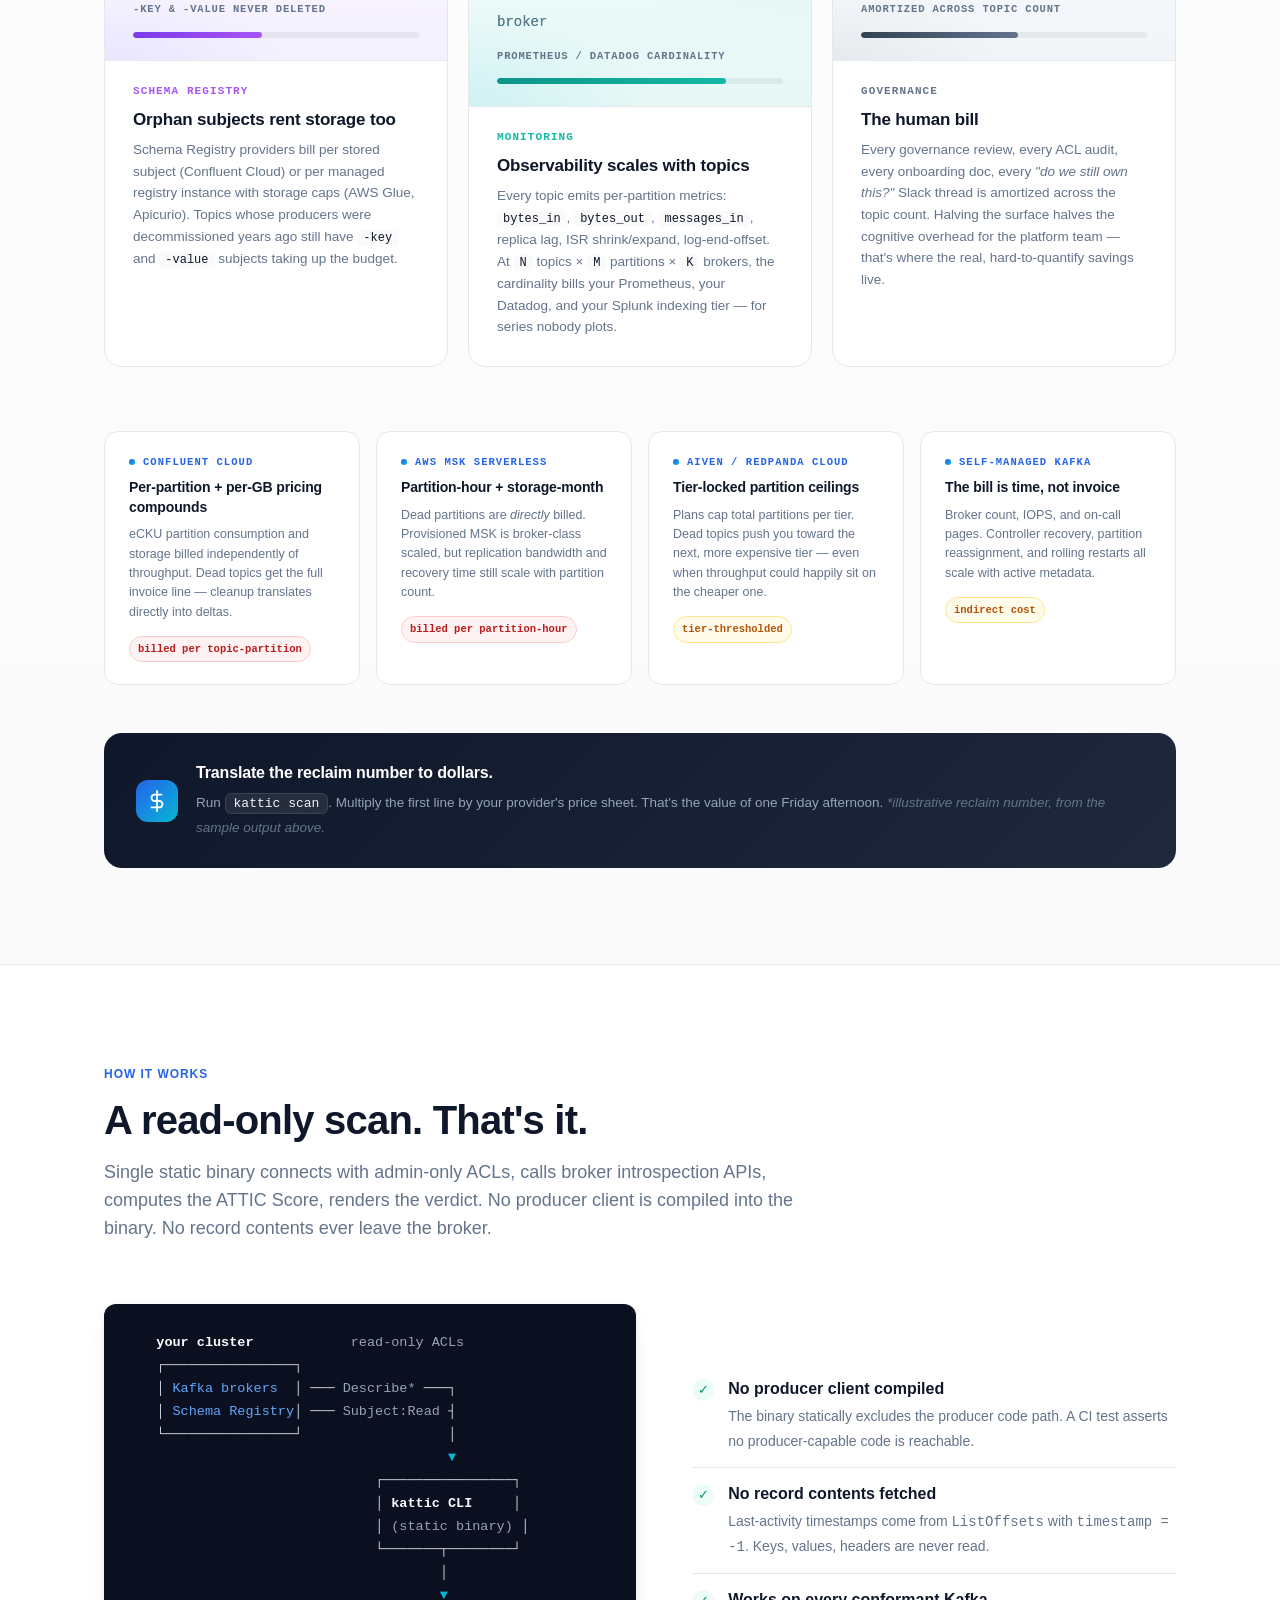
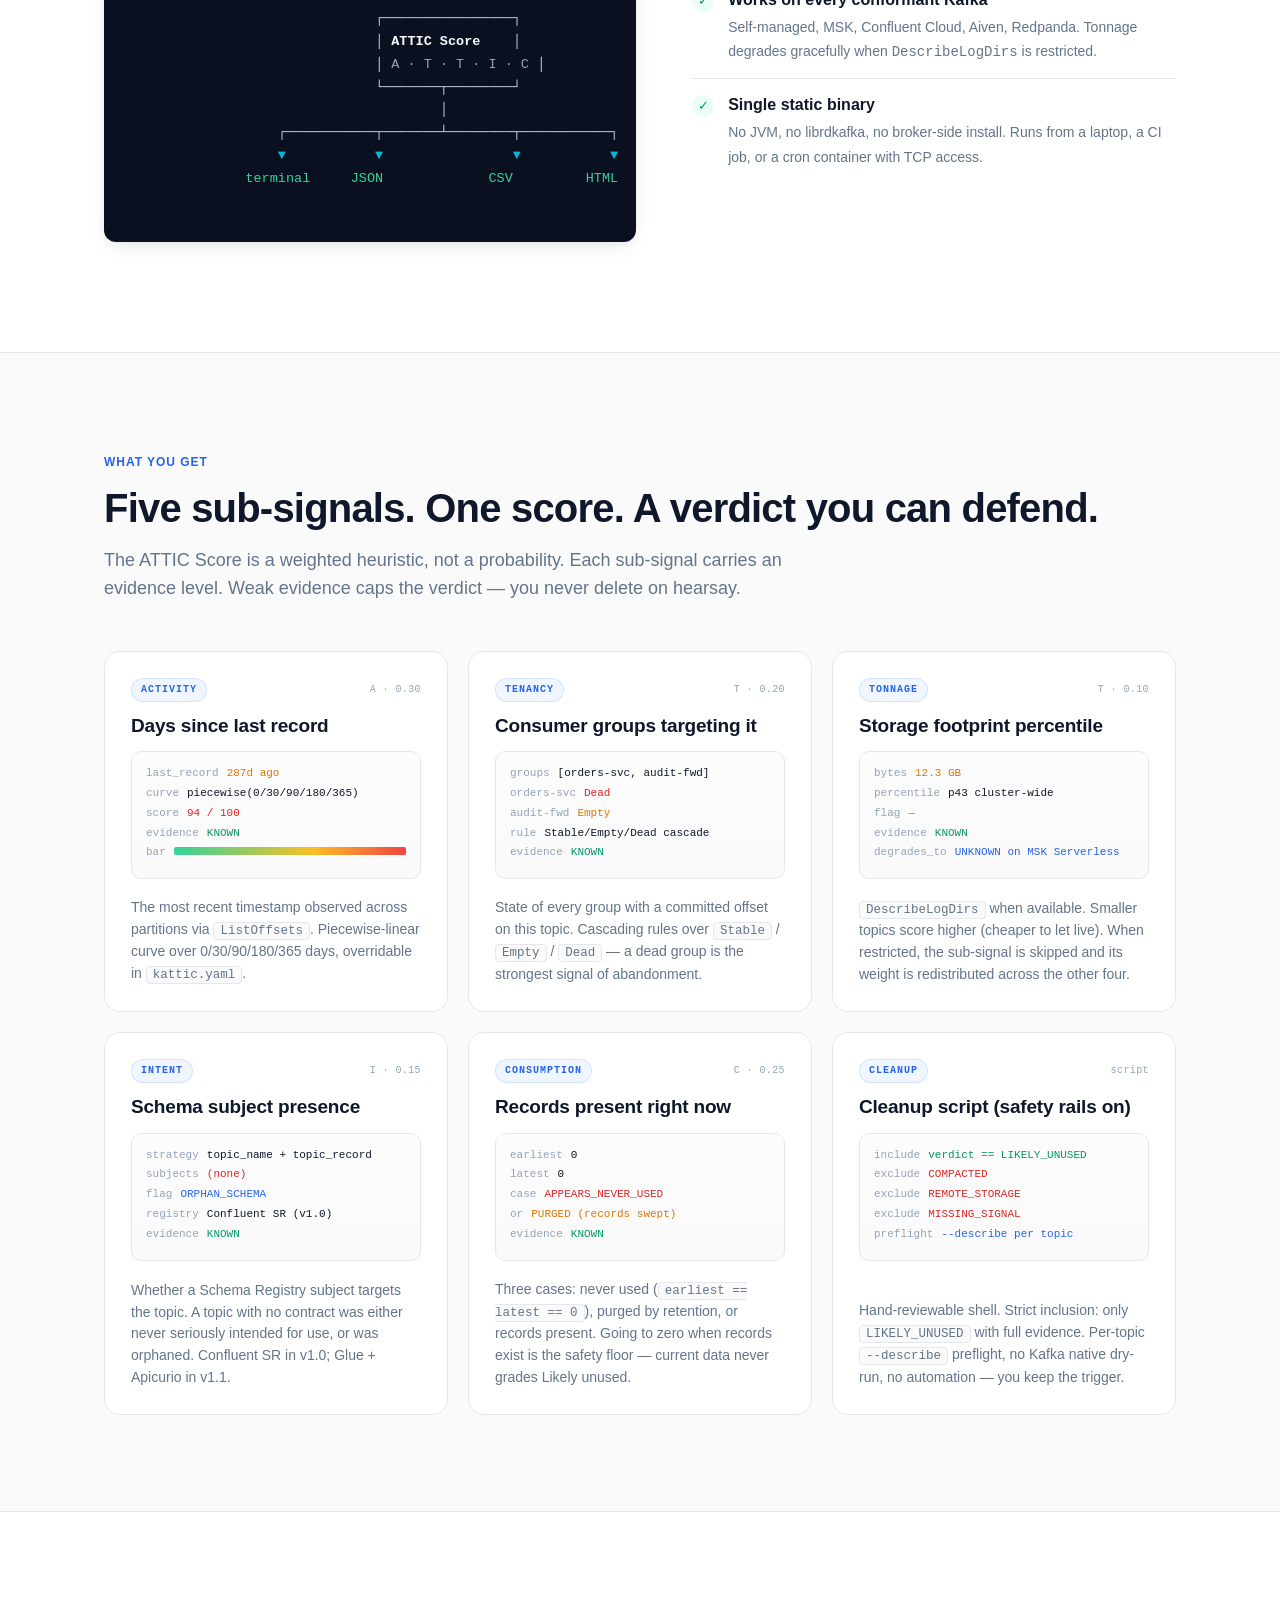
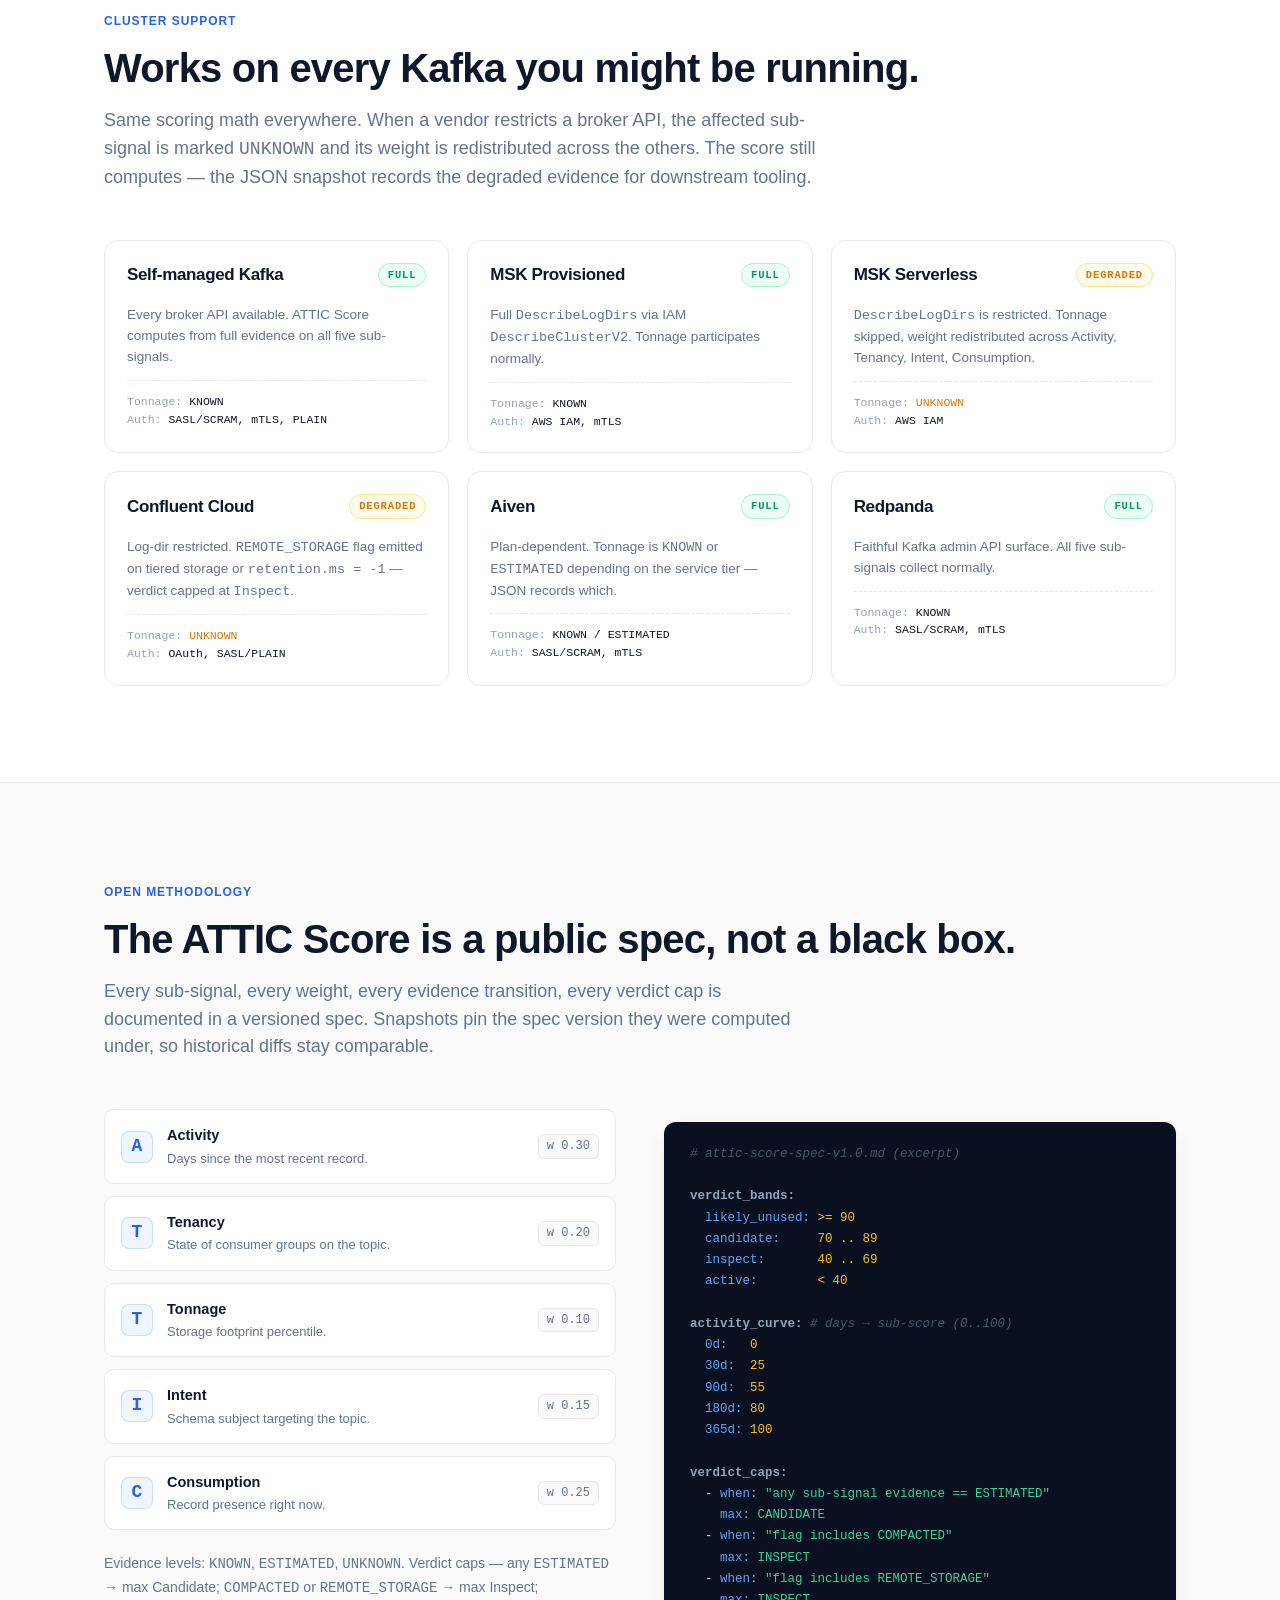
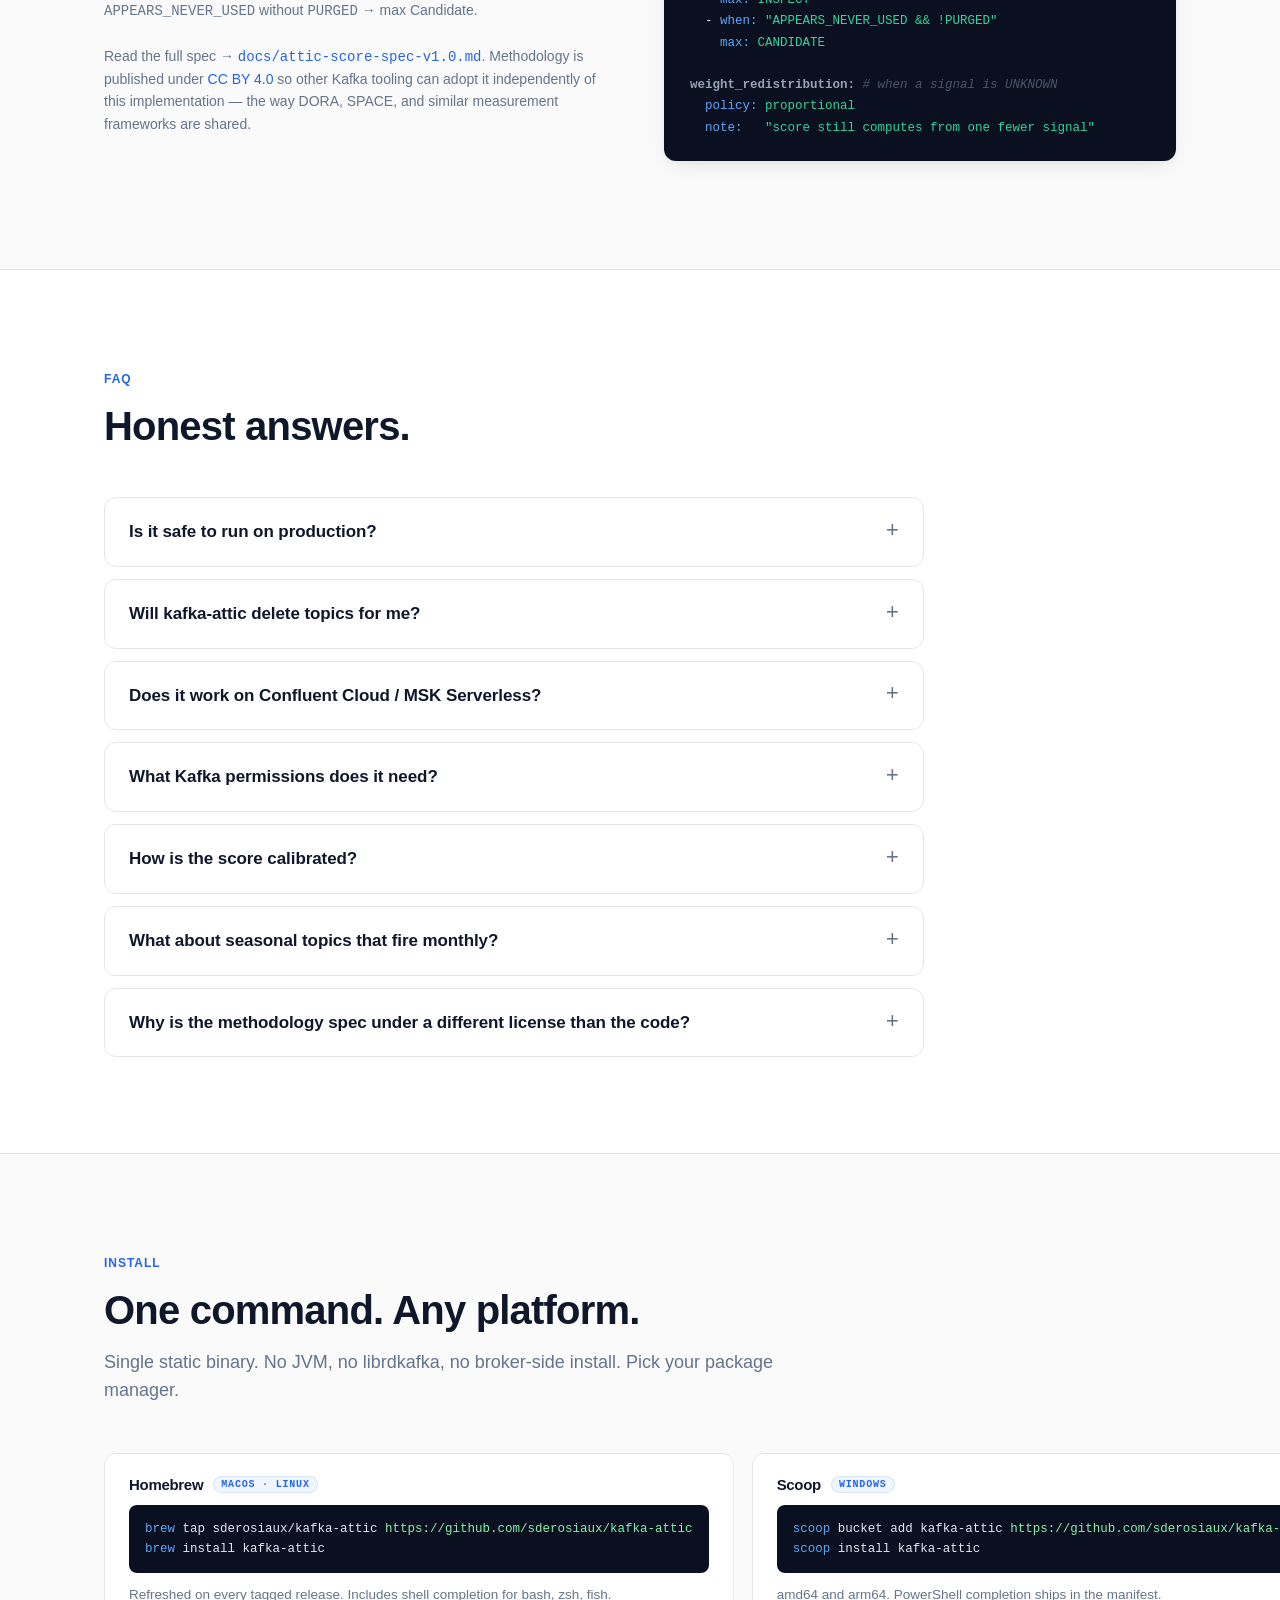
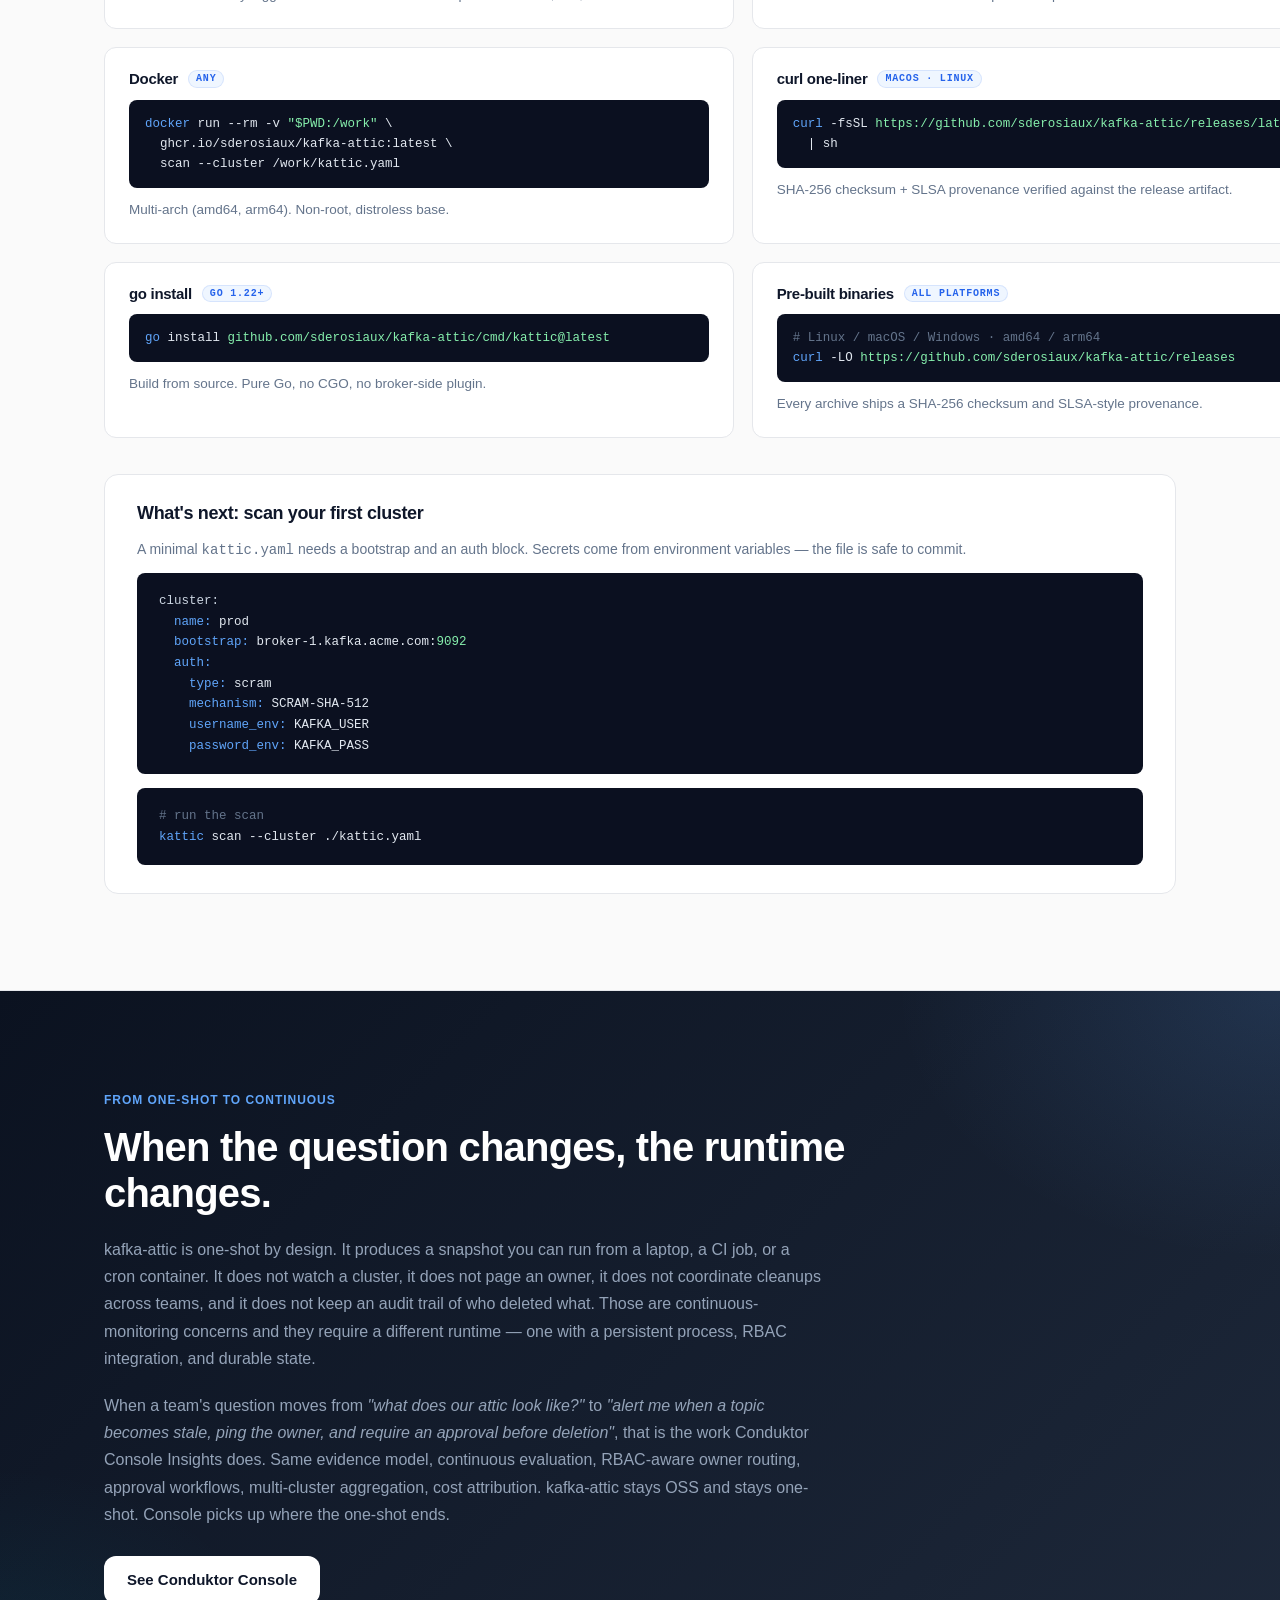
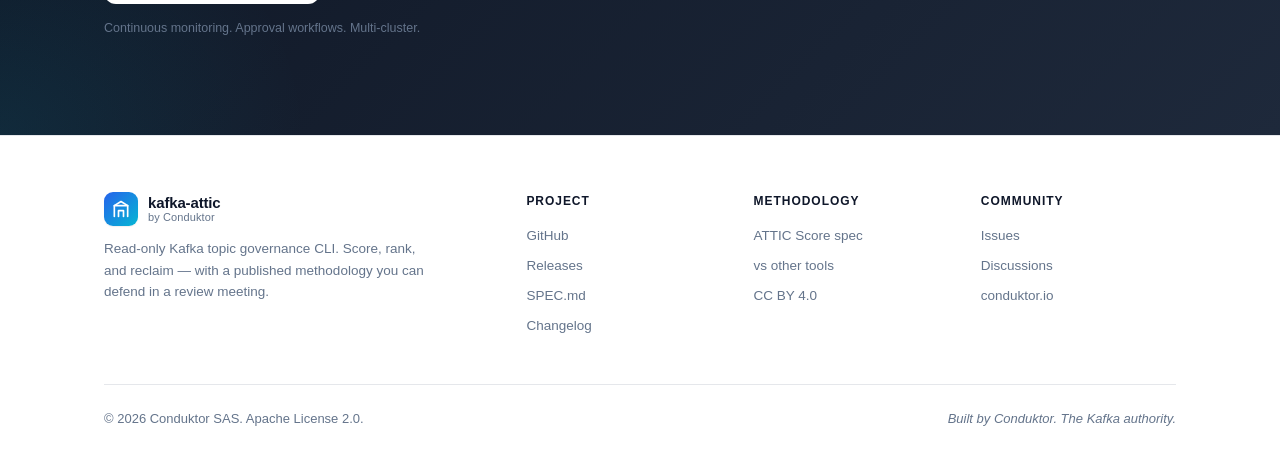
==== commit 8c6e98b7: "fix(landing): de-nest brand anchors + drop hero eyebrow Header / footer brand - Previous attempt sti" ====
--- a/docs/index.html
+++ b/docs/index.html
@@ -374,8 +374,7 @@
         justify-content: space-between;
         height: 64px;
       }
-      .brand { display: inline-flex; align-items: center; }
-      .brand-home {
+      .brand {
         display: inline-flex;
         align-items: center;
         gap: 10px;
@@ -383,7 +382,7 @@
         line-height: 1;
         text-decoration: none;
       }
-      .brand-home:hover { color: var(--text); }
+      .brand:hover { color: var(--text); }
       .brand-icon {
         width: 34px;
         height: 34px;
@@ -421,8 +420,6 @@
         letter-spacing: 0.01em;
         line-height: 1;
       }
-      .brand-text .by .by-link { color: var(--muted); text-decoration: none; }
-      .brand-text .by .by-link:hover { color: var(--text); }
 
       /* Star button */
       .nav-star {
@@ -554,16 +551,6 @@
         width: 6px; height: 6px; border-radius: 50%; background: var(--success);
       }
       .hero h1 { max-width: 880px; }
-      .hero h1 .hero-name {
-        display: block;
-        font-size: 14px;
-        font-weight: 600;
-        color: var(--muted);
-        letter-spacing: 0.12em;
-        text-transform: uppercase;
-        margin-bottom: 14px;
-        font-family: var(--mono);
-      }
       .hero h1 .accent {
         background: linear-gradient(135deg, #2563eb 0%, #06b6d4 100%);
         -webkit-background-clip: text;
@@ -1744,21 +1731,19 @@
   <body>
     <header class="nav" id="nav">
       <div class="wrap nav-inner">
-        <div class="brand">
-          <a class="brand-home" href="#top" aria-label="kafka-attic — back to top">
-            <span class="brand-icon" aria-hidden="true">
-              <svg viewBox="0 0 24 24" fill="none" stroke="currentColor" stroke-width="2" stroke-linecap="round" stroke-linejoin="round">
-                <path d="M4 21V8l8-5 8 5v13"/>
-                <path d="M9 21v-7h6v7"/>
-                <path d="M4 8h16"/>
-              </svg>
-            </span>
-            <span class="brand-text">
-              <span class="name">kafka-attic</span>
-              <span class="by">by <a class="by-link" href="https://conduktor.io?utm_source=kafka-attic&amp;utm_medium=oss&amp;utm_campaign=landing&amp;utm_content=brand" rel="noopener">Conduktor</a></span>
-            </span>
-          </a>
-        </div>
+        <a class="brand" href="#top" aria-label="kafka-attic — back to top">
+          <span class="brand-icon" aria-hidden="true">
+            <svg viewBox="0 0 24 24" fill="none" stroke="currentColor" stroke-width="2" stroke-linecap="round" stroke-linejoin="round">
+              <path d="M4 21V8l8-5 8 5v13"/>
+              <path d="M9 21v-7h6v7"/>
+              <path d="M4 8h16"/>
+            </svg>
+          </span>
+          <span class="brand-text">
+            <span class="name">kafka-attic</span>
+            <span class="by">by Conduktor</span>
+          </span>
+        </a>
         <nav class="nav-links">
           <a href="#why">Why</a>
           <a href="#tco">Cost</a>
@@ -1793,10 +1778,7 @@
     <main id="top">
       <section class="hero">
         <div class="wrap">
-          <h1>
-            <span class="hero-name">kafka-attic</span>
-            Find your Kafka <span class="accent">topic graveyard.</span>
-          </h1>
+          <h1>Find your Kafka <span class="accent">topic graveyard.</span></h1>
           <p class="lede">
             Read-only CLI that scores every topic against a published methodology. Stale, empty,
             oversized, abandoned — flagged, ranked, reclaim-quantified. One binary. Read-only by
@@ -2804,21 +2786,19 @@
       <div class="wrap">
         <div class="foot-grid">
           <div class="foot-brand">
-            <div class="brand">
-              <a class="brand-home" href="#top" aria-label="kafka-attic — back to top">
-                <span class="brand-icon" aria-hidden="true">
-                  <svg viewBox="0 0 24 24" fill="none" stroke="currentColor" stroke-width="2" stroke-linecap="round" stroke-linejoin="round">
-                    <path d="M4 21V8l8-5 8 5v13"/>
-                    <path d="M9 21v-7h6v7"/>
-                    <path d="M4 8h16"/>
-                  </svg>
-                </span>
-                <span class="brand-text">
-                  <span class="name">kafka-attic</span>
-                  <span class="by">by Conduktor</span>
-                </span>
-              </a>
-            </div>
+            <a class="brand" href="#top" aria-label="kafka-attic — back to top">
+              <span class="brand-icon" aria-hidden="true">
+                <svg viewBox="0 0 24 24" fill="none" stroke="currentColor" stroke-width="2" stroke-linecap="round" stroke-linejoin="round">
+                  <path d="M4 21V8l8-5 8 5v13"/>
+                  <path d="M9 21v-7h6v7"/>
+                  <path d="M4 8h16"/>
+                </svg>
+              </span>
+              <span class="brand-text">
+                <span class="name">kafka-attic</span>
+                <span class="by">by Conduktor</span>
+              </span>
+            </a>
             <p>
               Read-only Kafka topic governance CLI. Score, rank, and reclaim — with a published
               methodology you can defend in a review meeting.
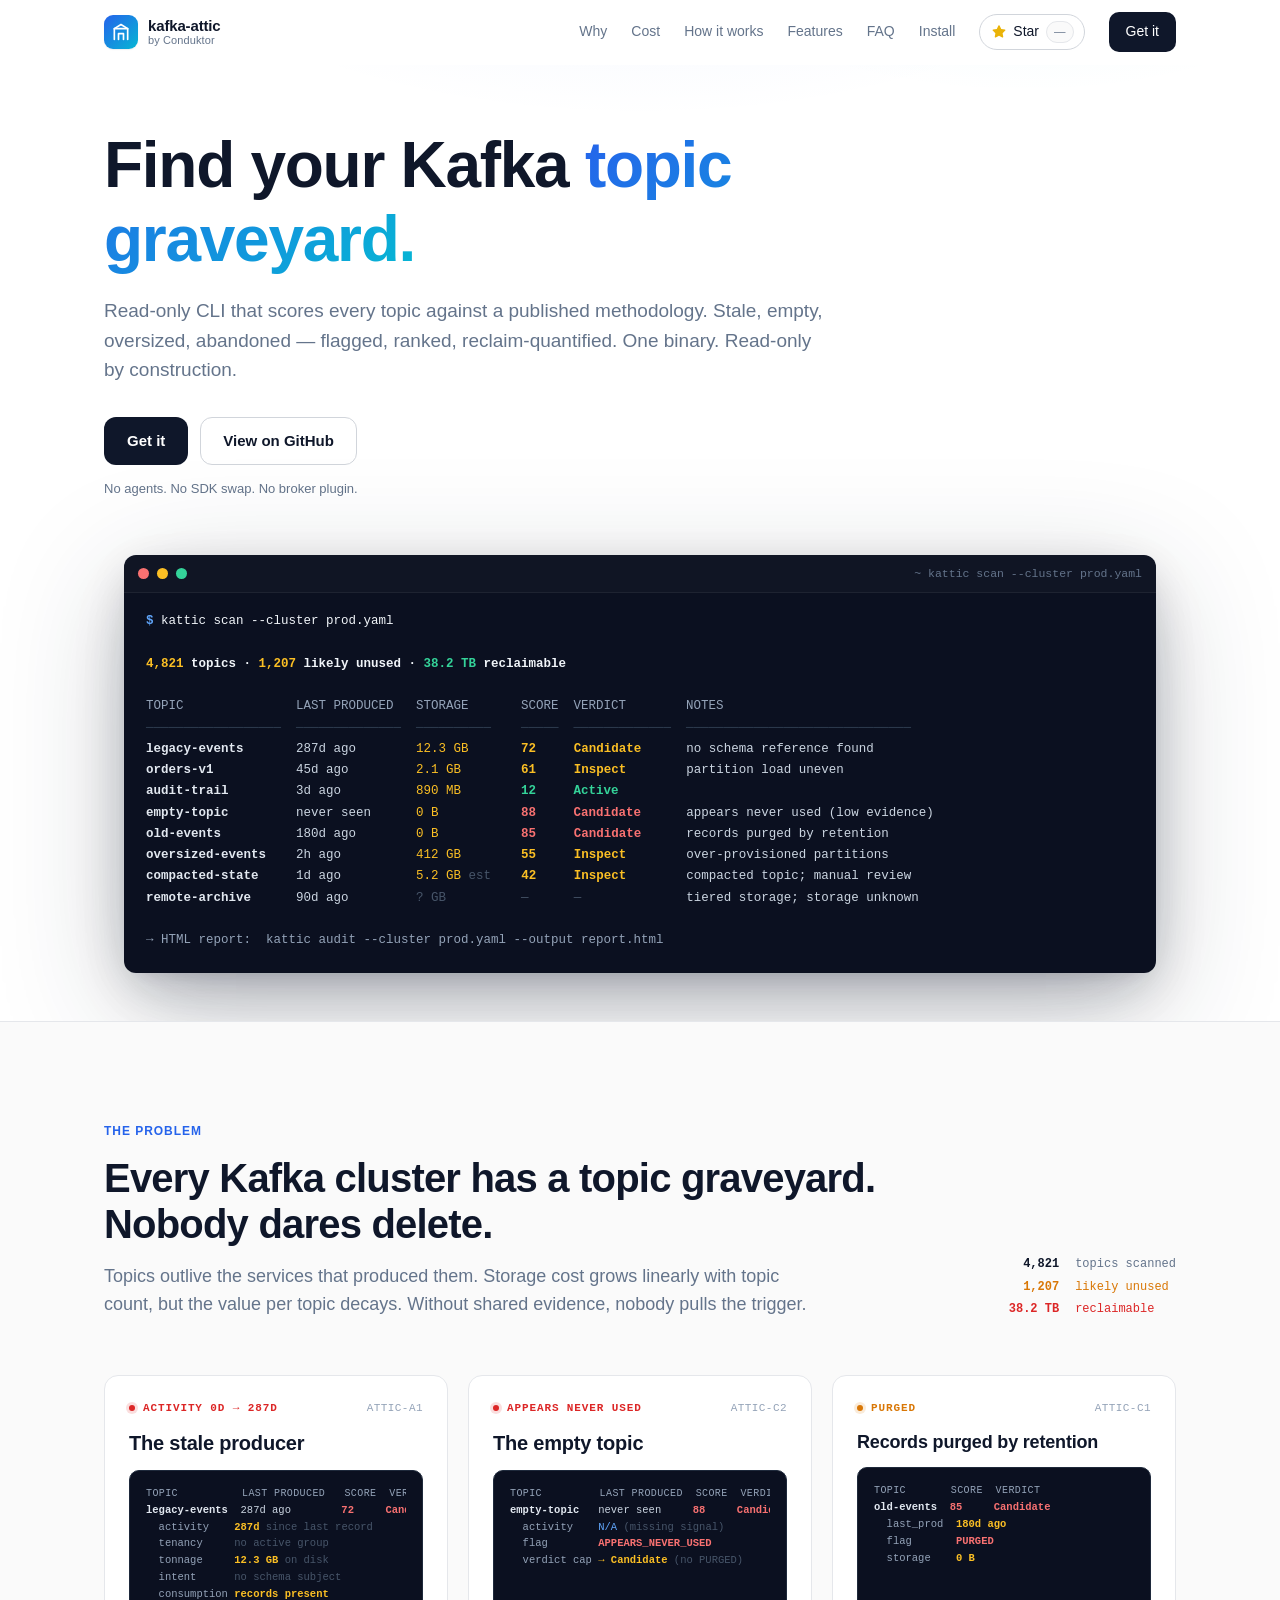
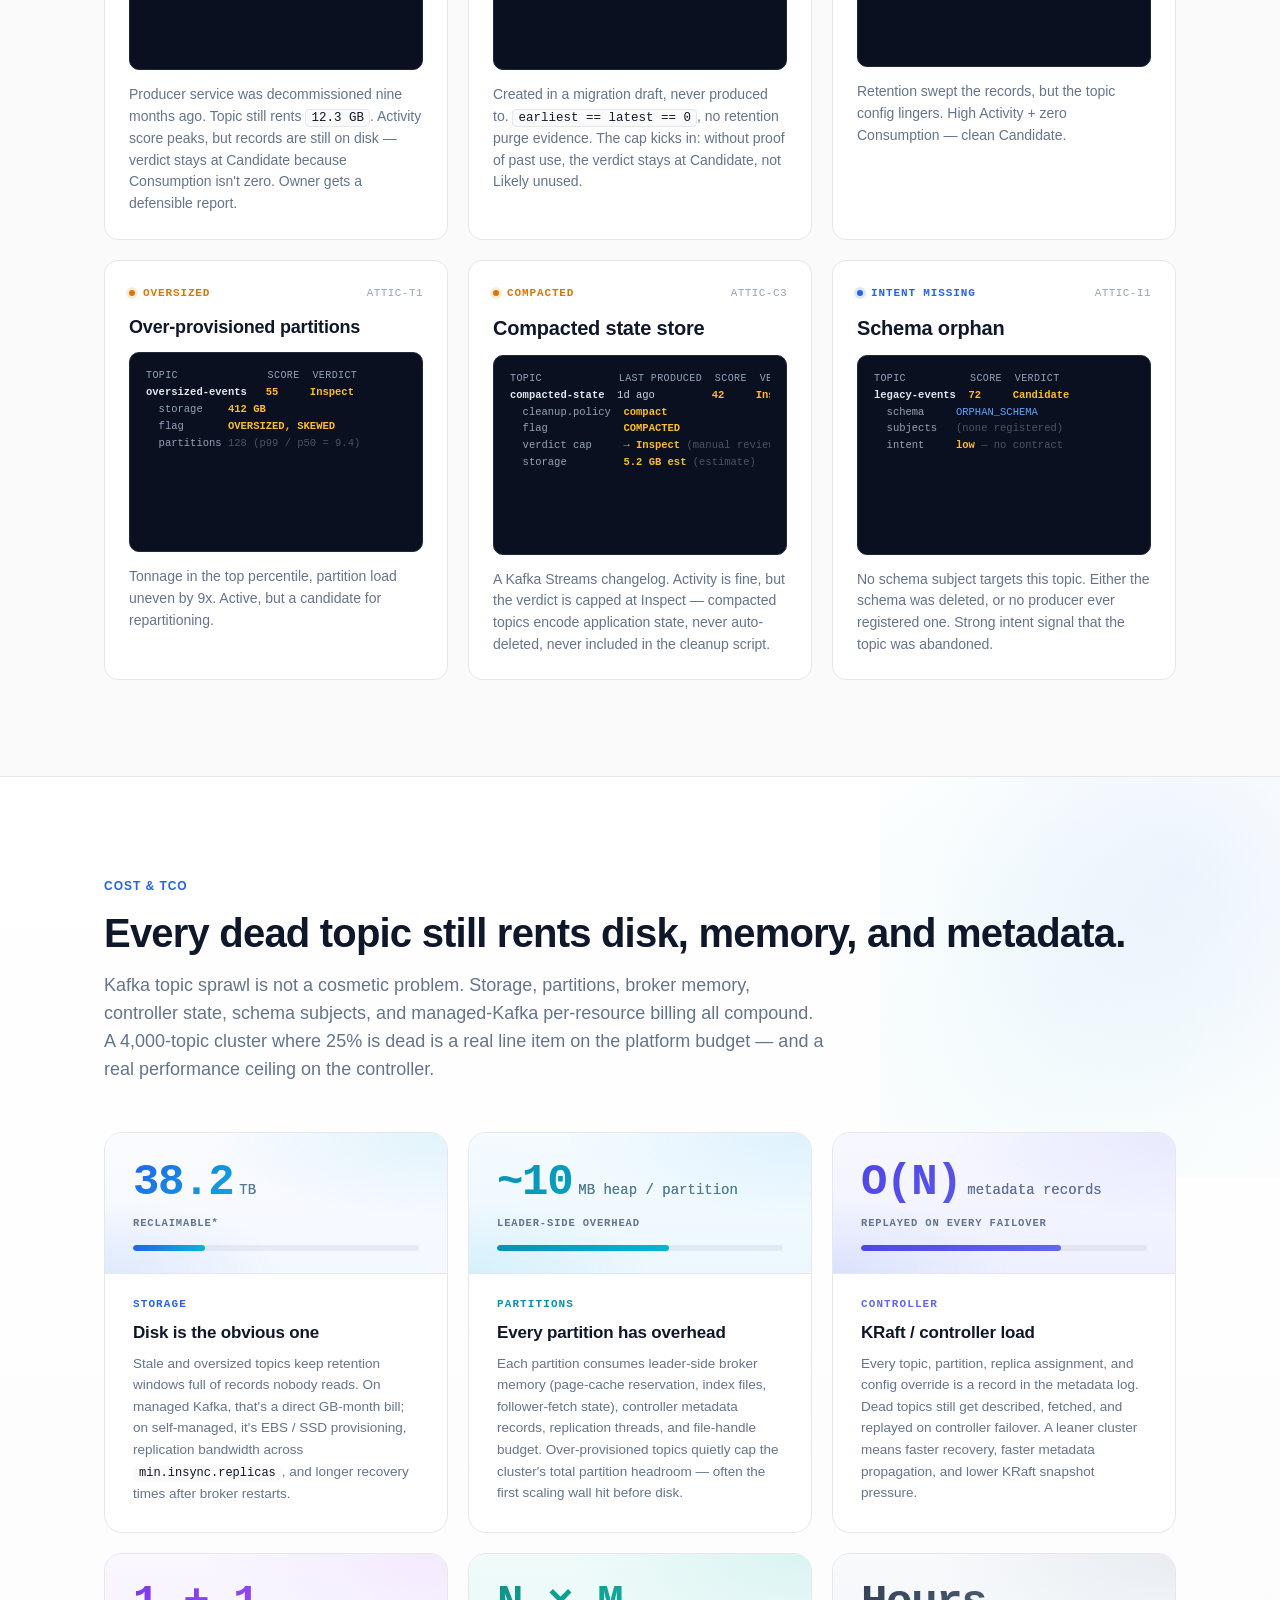
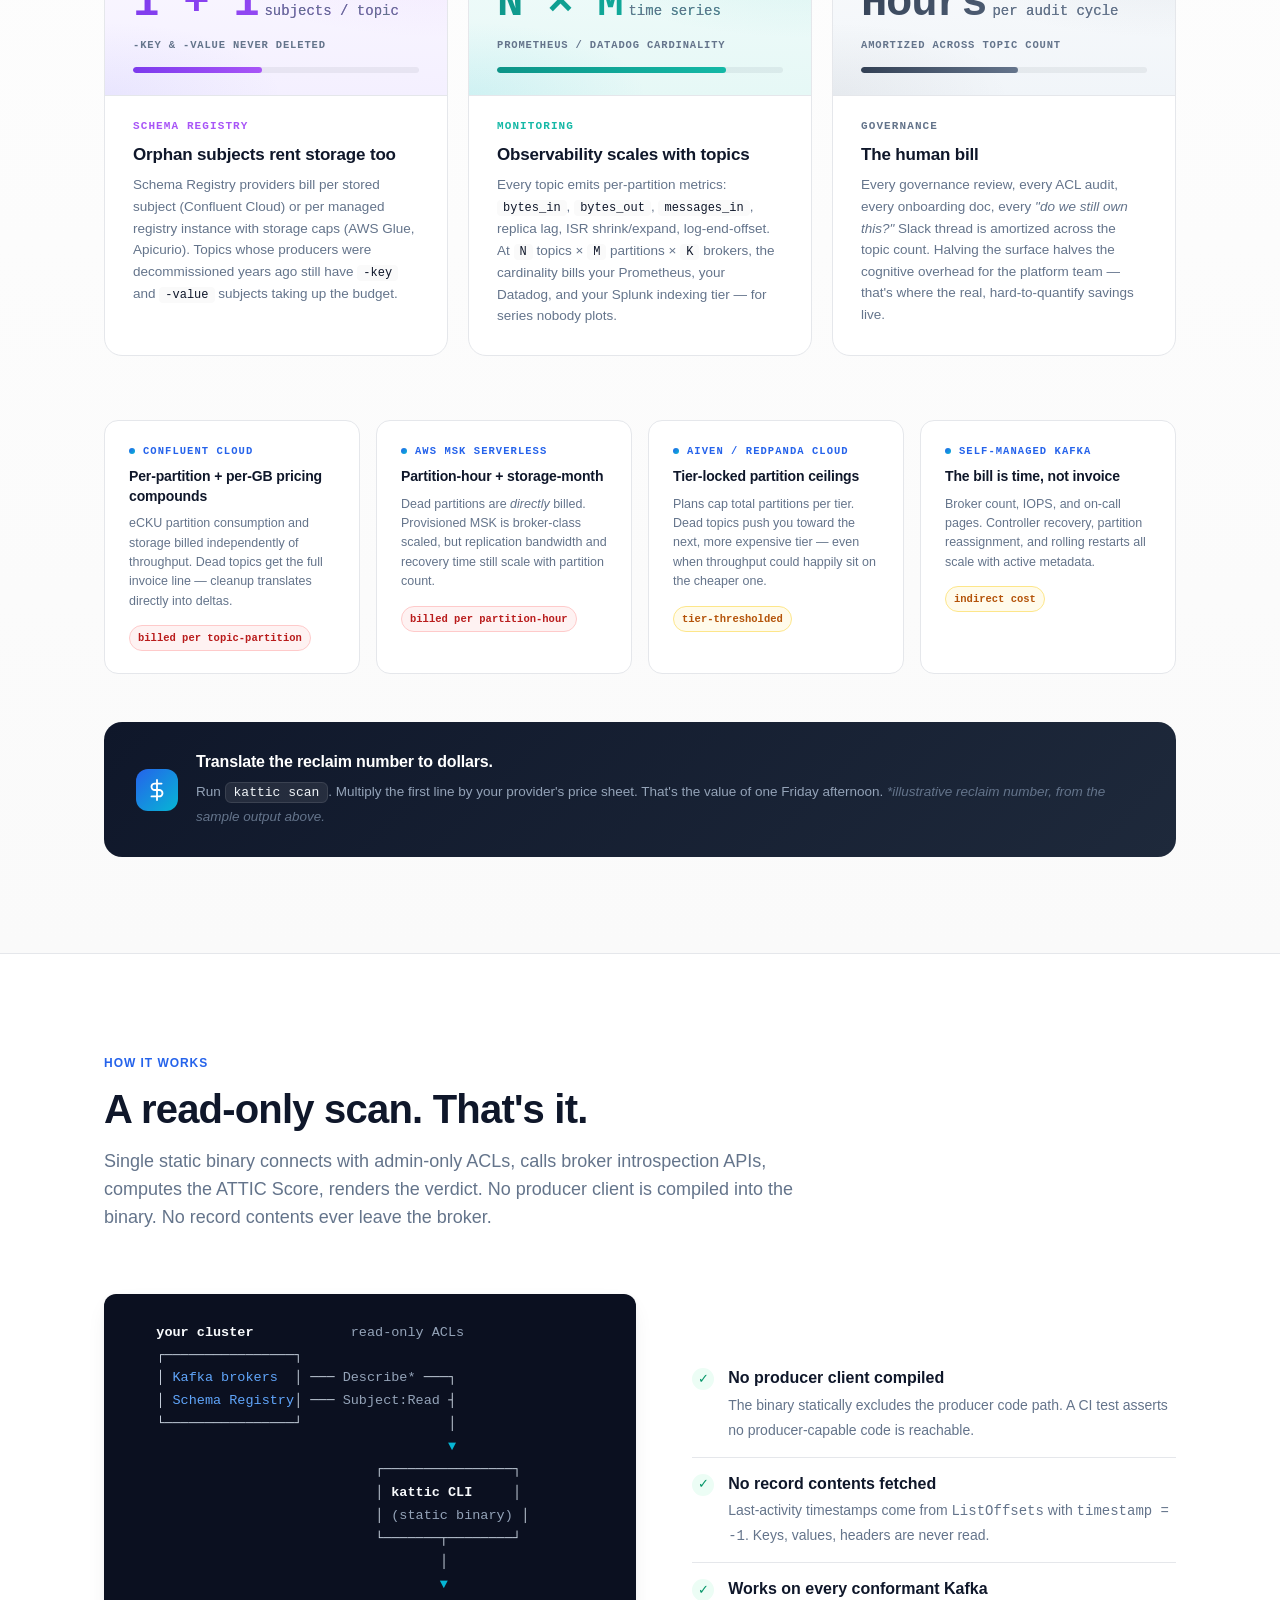
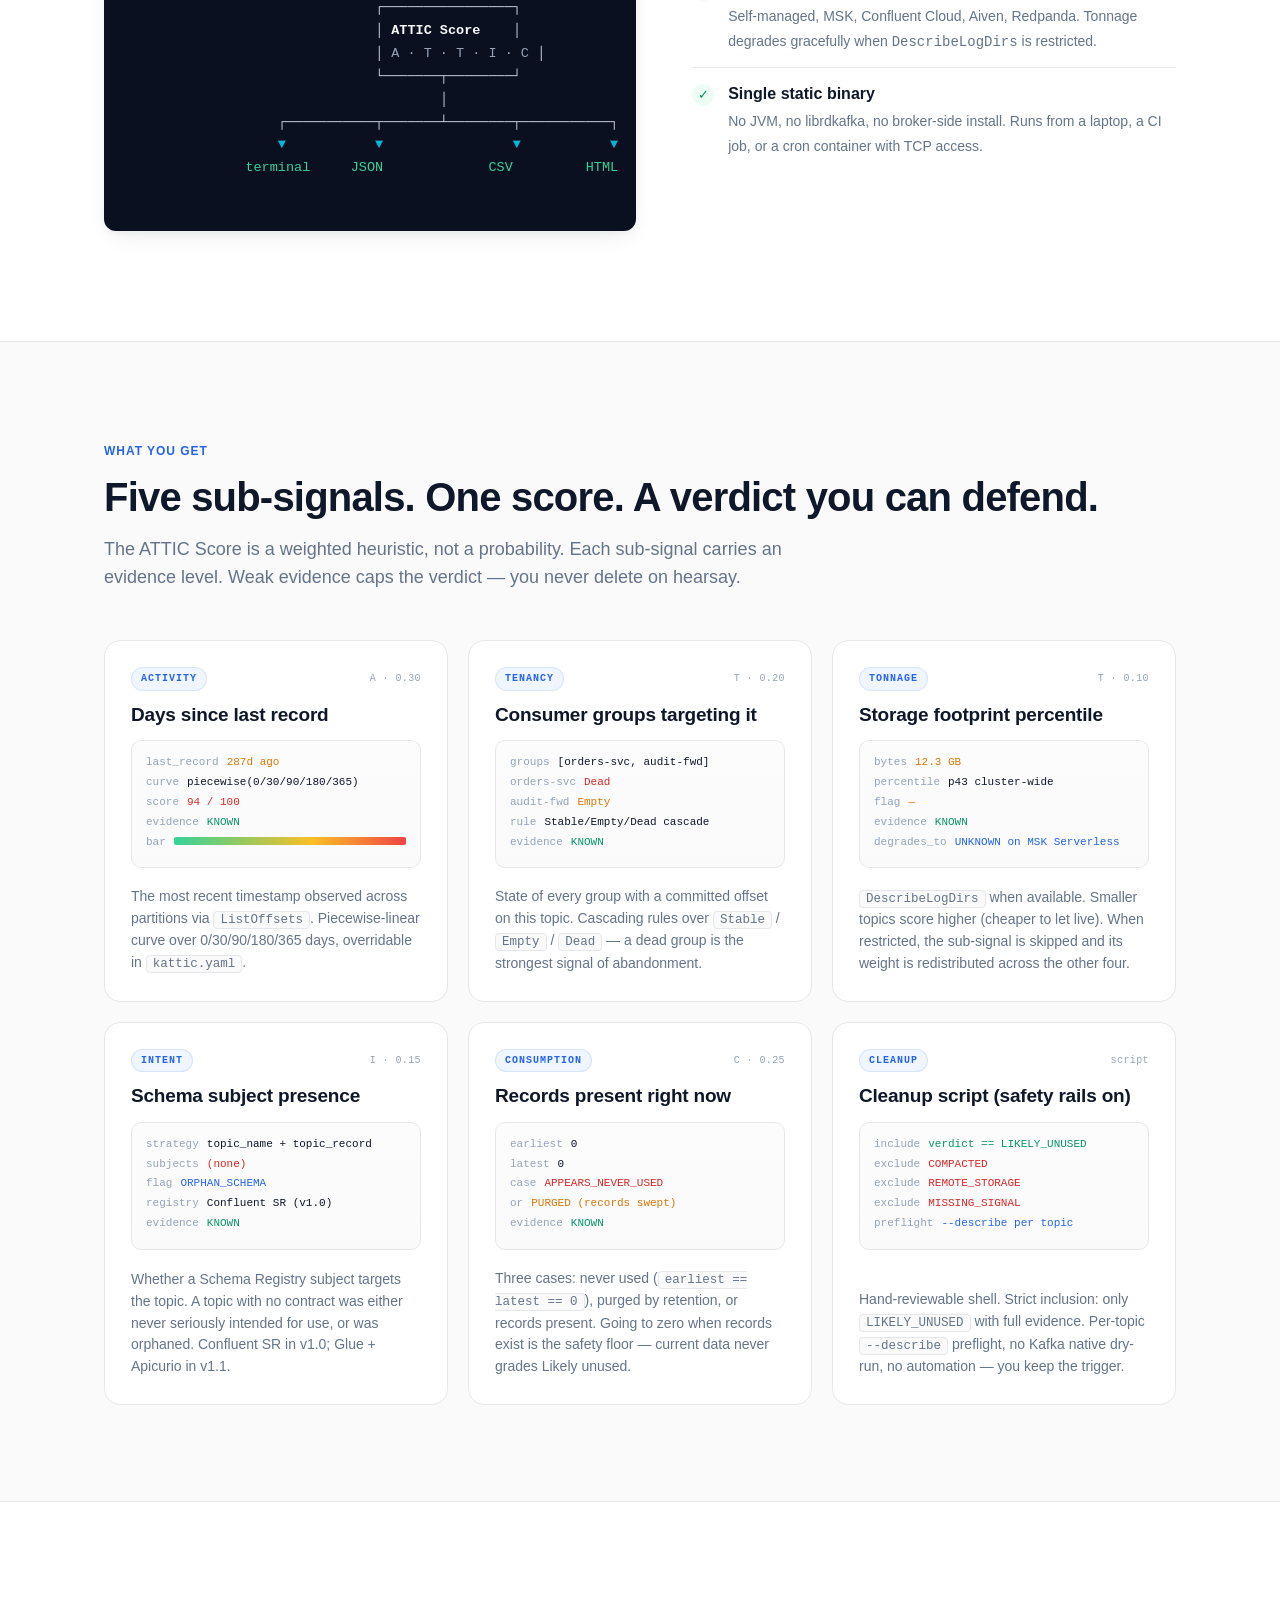
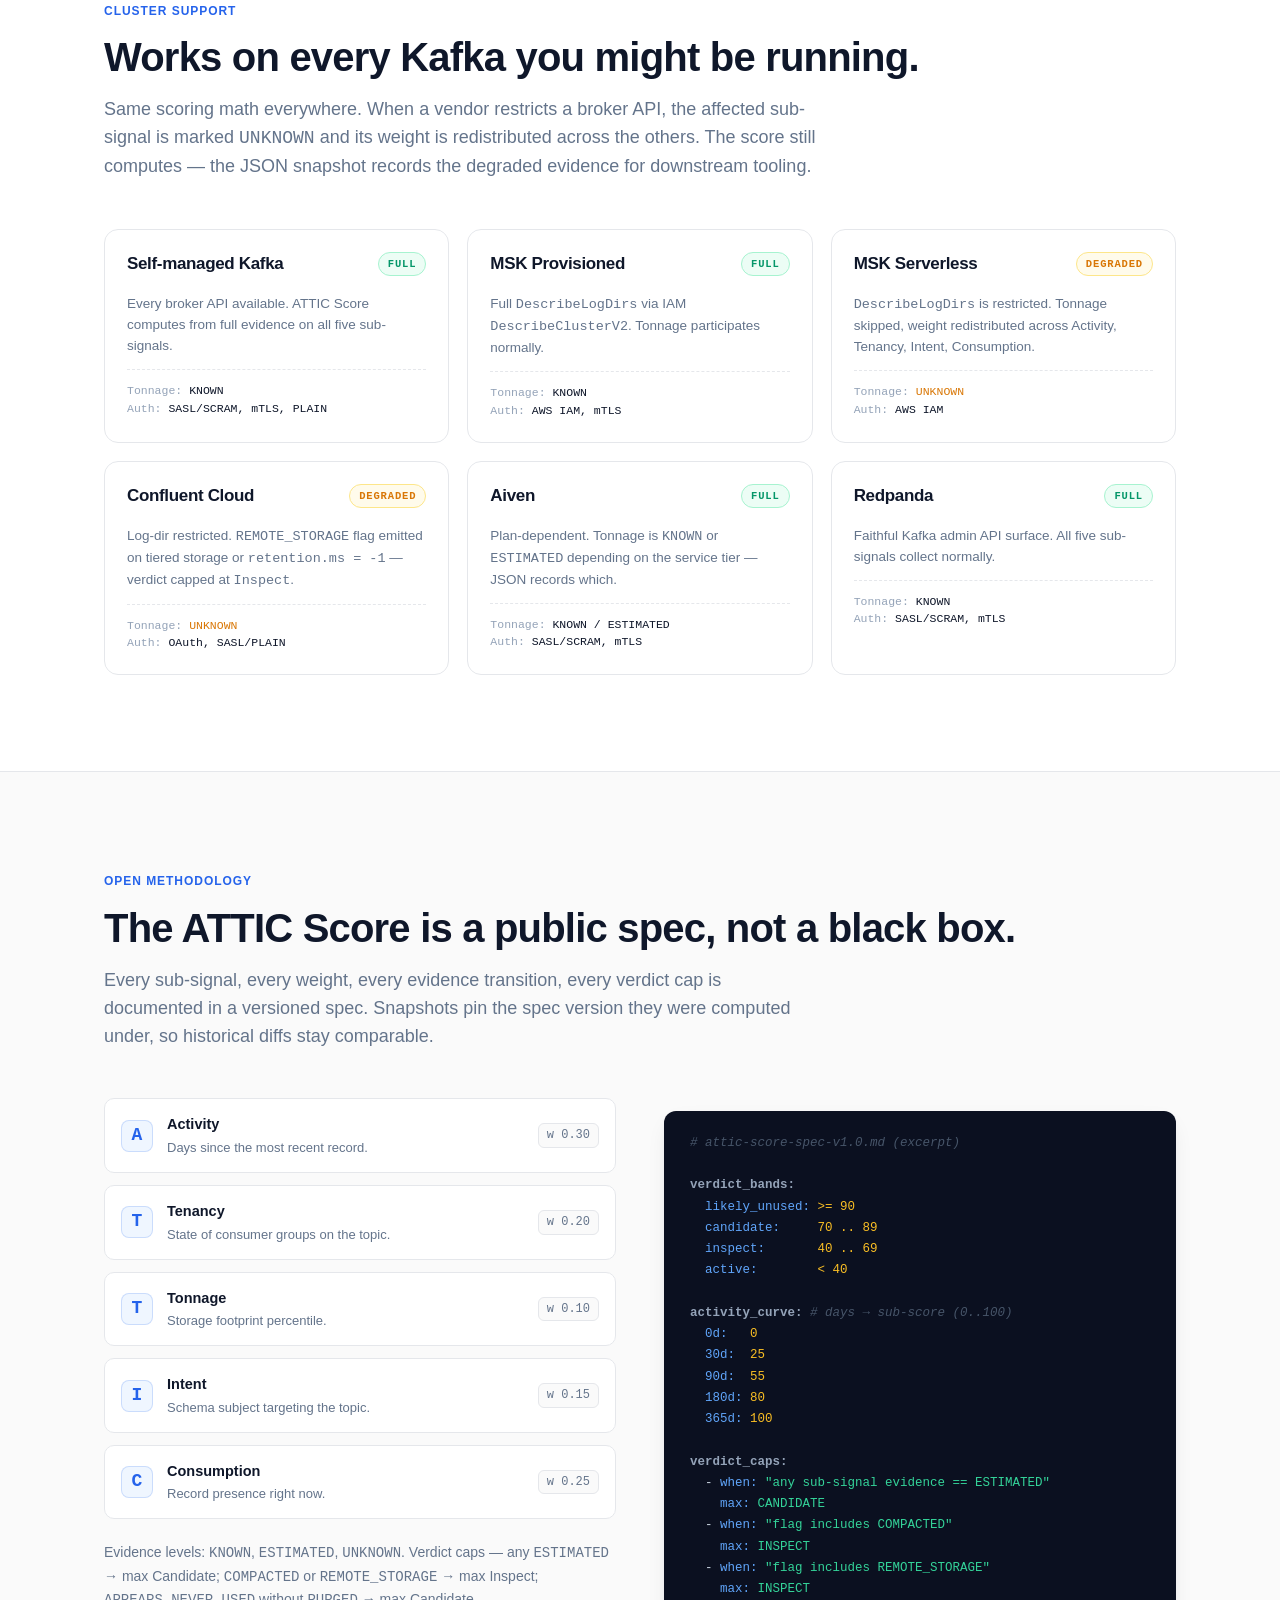
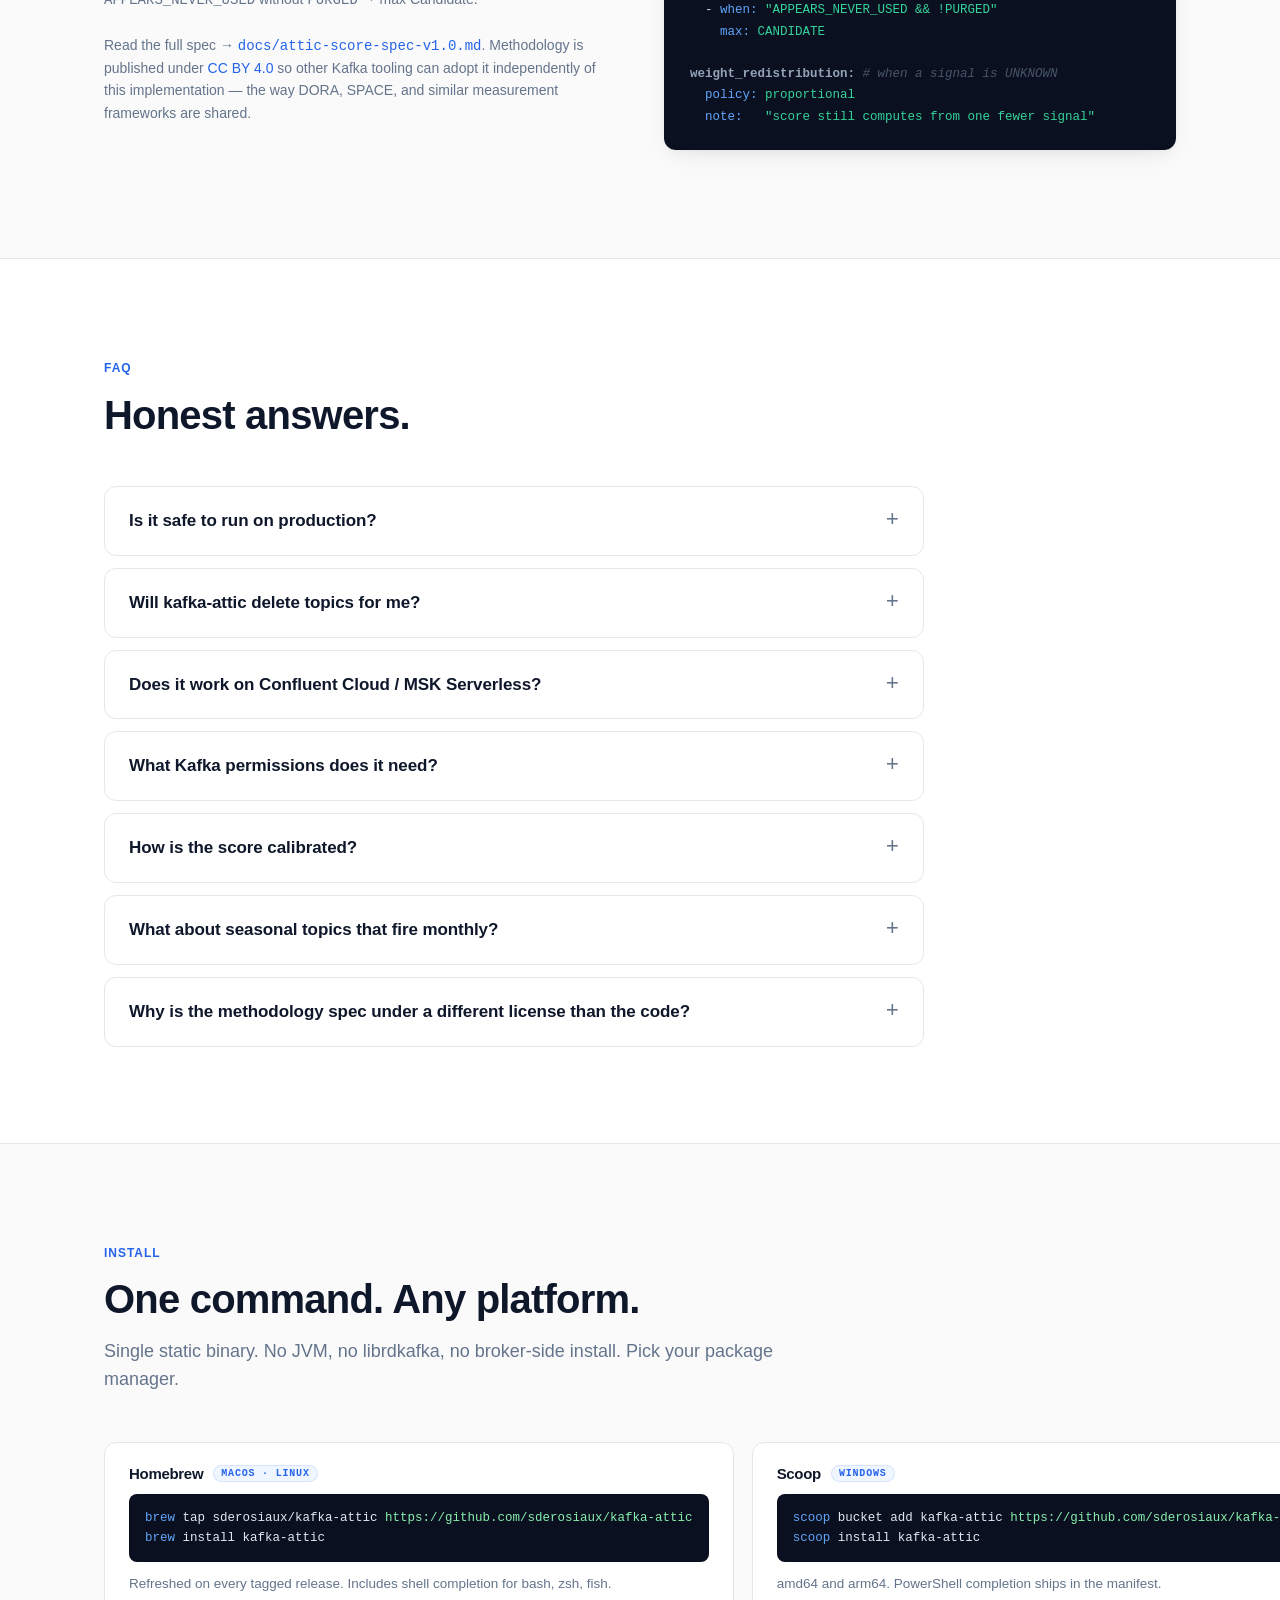
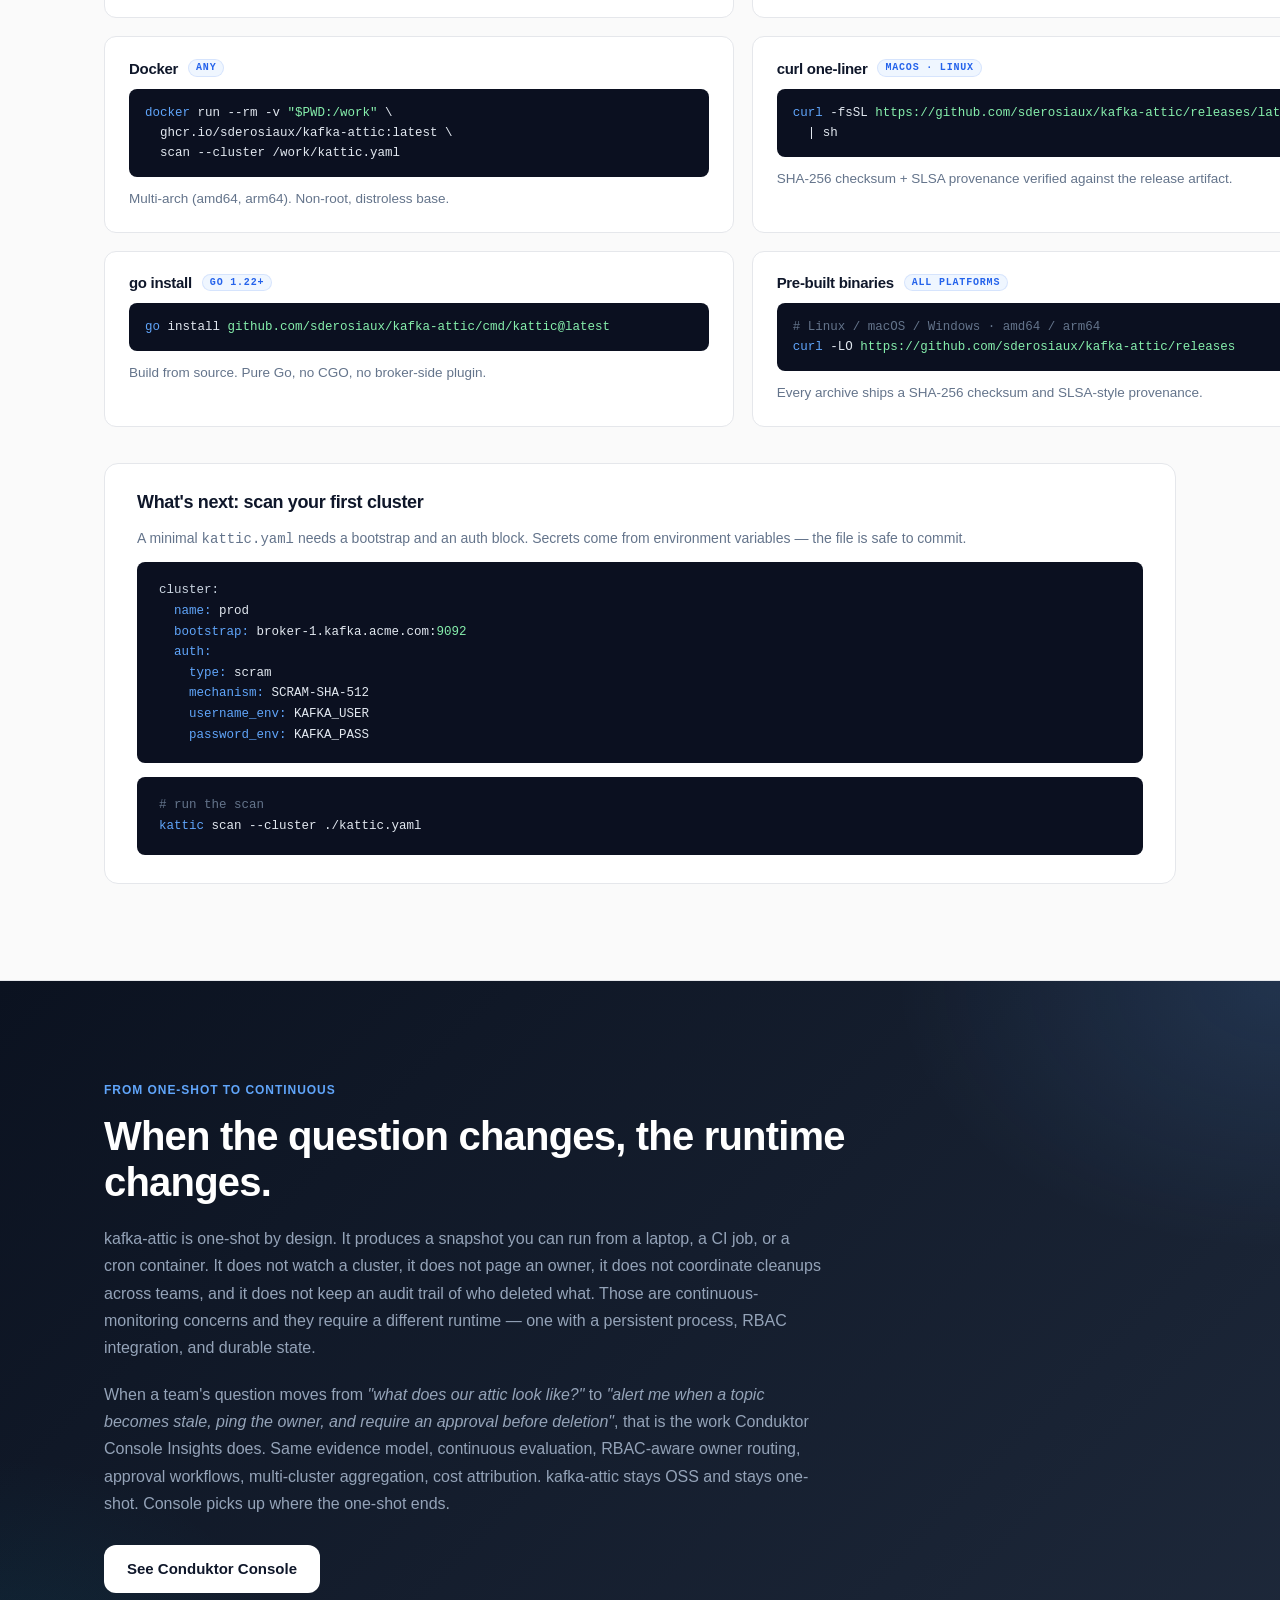
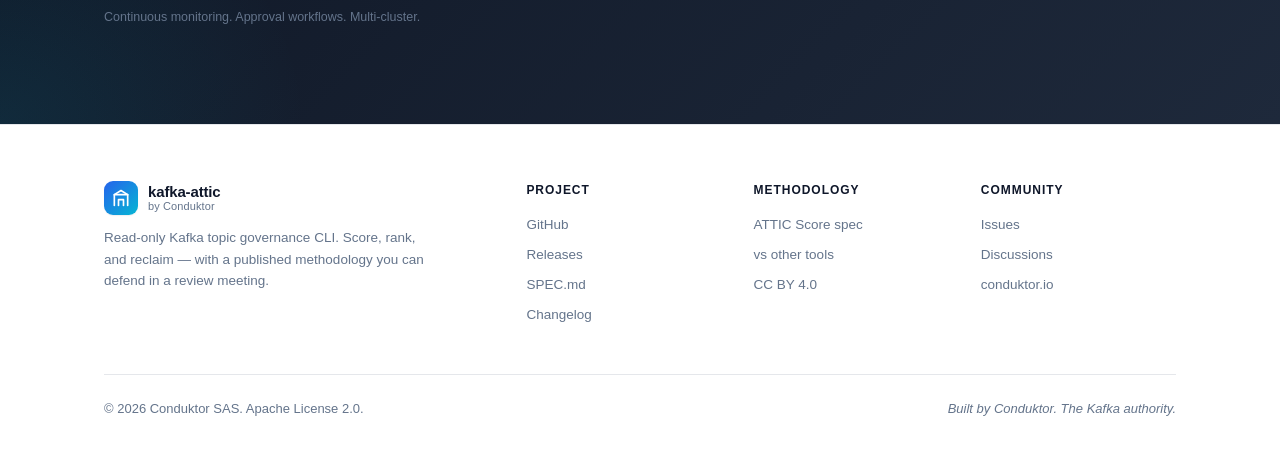
==== commit 556c37d5: "fix(landing): unify why-mosaic terminals + remove TCO icons + N×M wrap Why-mosaic cards - Terminal f" ====
--- a/docs/index.html
+++ b/docs/index.html
@@ -734,27 +734,6 @@
           radial-gradient(80% 80% at 0% 100%, rgba(15, 23, 42, 0.05), transparent 65%),
           linear-gradient(180deg, #f8fafc 0%, #f1f5f9 100%);
       }
-      .tco-icon {
-        position: absolute;
-        top: 26px;
-        right: 28px;
-        width: 36px;
-        height: 36px;
-        border-radius: 10px;
-        background: rgba(255, 255, 255, 0.7);
-        border: 1px solid var(--border);
-        display: inline-flex;
-        align-items: center;
-        justify-content: center;
-        color: var(--accent);
-        backdrop-filter: blur(8px);
-      }
-      .tco-icon svg { width: 18px; height: 18px; display: block; }
-      .tco-card[data-domain="partitions"] .tco-icon { color: #0891b2; }
-      .tco-card[data-domain="controller"] .tco-icon { color: #6366f1; }
-      .tco-card[data-domain="schema"] .tco-icon { color: #a855f7; }
-      .tco-card[data-domain="monitoring"] .tco-icon { color: #14b8a6; }
-      .tco-card[data-domain="governance"] .tco-icon { color: #475569; }
       .tco-stat {
         font-family: var(--mono);
         font-size: 44px;
@@ -1098,16 +1077,25 @@
 
       /* Embedded mini-term in a mosaic card */
       .anti-term {
-        margin: 16px 0 14px;
+        margin: 14px 0 14px;
         background: var(--bg-code);
         border: 1px solid #1e293b;
         border-radius: 10px;
         padding: 14px 16px;
         font-family: var(--mono);
-        font-size: 11.5px;
-        line-height: 1.7;
+        font-size: 10.5px;
+        line-height: 1.6;
         color: #cbd5e1;
+        height: 200px;
         overflow: hidden;
+        box-sizing: border-box;
+      }
+      .anti-term pre {
+        margin: 0;
+        font: inherit;
+        white-space: pre;
+        overflow: hidden;
+        text-overflow: clip;
       }
       .anti-term .topic { color: #e2e8f0; font-weight: 600; }
       .anti-term .crit { color: #f87171; font-weight: 600; }
@@ -1117,13 +1105,13 @@
       .anti-term .dim { color: #475569; }
       .anti-term .label { color: #94a3b8; }
       .anti-term .num { color: #fbbf24; }
-      .anti-term .head { color: #94a3b8; font-size: 10.5px; letter-spacing: 0.06em; }
+      .anti-term .head { color: #94a3b8; font-size: 10px; letter-spacing: 0.04em; }
 
       .anti p {
         color: var(--muted);
         font-size: 14px;
         line-height: 1.55;
-        margin-top: auto;
+        margin-top: 0;
       }
       .anti p code {
         background: var(--bg-soft);
@@ -1979,13 +1967,6 @@
           <div class="tco-grid">
             <article class="tco-card" data-domain="storage">
               <div class="tco-visual">
-                <span class="tco-icon" aria-hidden="true">
-                  <svg viewBox="0 0 24 24" fill="none" stroke="currentColor" stroke-width="2" stroke-linecap="round" stroke-linejoin="round">
-                    <ellipse cx="12" cy="5" rx="9" ry="3"/>
-                    <path d="M3 5v6c0 1.66 4.03 3 9 3s9-1.34 9-3V5"/>
-                    <path d="M3 11v6c0 1.66 4.03 3 9 3s9-1.34 9-3v-6"/>
-                  </svg>
-                </span>
                 <span class="tco-stat">38.2<span class="unit">TB</span></span>
                 <div class="tco-sub">reclaimable*</div>
                 <div class="tco-bar" style="--fill: 25%;"></div>
@@ -2001,14 +1982,6 @@
 
             <article class="tco-card" data-domain="partitions">
               <div class="tco-visual">
-                <span class="tco-icon" aria-hidden="true">
-                  <svg viewBox="0 0 24 24" fill="none" stroke="currentColor" stroke-width="2" stroke-linecap="round" stroke-linejoin="round">
-                    <rect x="3" y="3" width="7" height="7" rx="1"/>
-                    <rect x="14" y="3" width="7" height="7" rx="1"/>
-                    <rect x="3" y="14" width="7" height="7" rx="1"/>
-                    <rect x="14" y="14" width="7" height="7" rx="1"/>
-                  </svg>
-                </span>
                 <span class="tco-stat">~10<span class="unit">MB heap / partition</span></span>
                 <div class="tco-sub">leader-side overhead</div>
                 <div class="tco-bar" style="--fill: 60%;"></div>
@@ -2024,16 +1997,6 @@
 
             <article class="tco-card" data-domain="controller">
               <div class="tco-visual">
-                <span class="tco-icon" aria-hidden="true">
-                  <svg viewBox="0 0 24 24" fill="none" stroke="currentColor" stroke-width="2" stroke-linecap="round" stroke-linejoin="round">
-                    <circle cx="12" cy="5" r="2.5"/>
-                    <circle cx="5" cy="18" r="2.5"/>
-                    <circle cx="19" cy="18" r="2.5"/>
-                    <path d="M12 7.5L5 15.5"/>
-                    <path d="M12 7.5L19 15.5"/>
-                    <path d="M5 18h14"/>
-                  </svg>
-                </span>
                 <span class="tco-stat">O(N)<span class="unit">metadata records</span></span>
                 <div class="tco-sub">replayed on every failover</div>
                 <div class="tco-bar" style="--fill: 70%;"></div>
@@ -2049,14 +2012,6 @@
 
             <article class="tco-card" data-domain="schema">
               <div class="tco-visual">
-                <span class="tco-icon" aria-hidden="true">
-                  <svg viewBox="0 0 24 24" fill="none" stroke="currentColor" stroke-width="2" stroke-linecap="round" stroke-linejoin="round">
-                    <path d="M14 2H6a2 2 0 0 0-2 2v16a2 2 0 0 0 2 2h12a2 2 0 0 0 2-2V8z"/>
-                    <polyline points="14 2 14 8 20 8"/>
-                    <line x1="8" y1="13" x2="16" y2="13"/>
-                    <line x1="8" y1="17" x2="13" y2="17"/>
-                  </svg>
-                </span>
                 <span class="tco-stat">1 + 1<span class="unit">subjects / topic</span></span>
                 <div class="tco-sub">-key &amp; -value never deleted</div>
                 <div class="tco-bar" style="--fill: 45%;"></div>
@@ -2072,16 +2027,7 @@
 
             <article class="tco-card" data-domain="monitoring">
               <div class="tco-visual">
-                <span class="tco-icon" aria-hidden="true">
-                  <svg viewBox="0 0 24 24" fill="none" stroke="currentColor" stroke-width="2" stroke-linecap="round" stroke-linejoin="round">
-                    <polyline points="3 17 8 12 12 14 16 9 21 13"/>
-                    <circle cx="8" cy="12" r="1.2" fill="currentColor"/>
-                    <circle cx="12" cy="14" r="1.2" fill="currentColor"/>
-                    <circle cx="16" cy="9" r="1.2" fill="currentColor"/>
-                    <path d="M3 21h18"/>
-                  </svg>
-                </span>
-                <span class="tco-stat">N × M<span class="unit">time series / broker</span></span>
+                <span class="tco-stat">N × M<span class="unit">time series</span></span>
                 <div class="tco-sub">Prometheus / Datadog cardinality</div>
                 <div class="tco-bar" style="--fill: 80%;"></div>
               </div>
@@ -2096,14 +2042,6 @@
 
             <article class="tco-card" data-domain="governance">
               <div class="tco-visual">
-                <span class="tco-icon" aria-hidden="true">
-                  <svg viewBox="0 0 24 24" fill="none" stroke="currentColor" stroke-width="2" stroke-linecap="round" stroke-linejoin="round">
-                    <path d="M17 21v-2a4 4 0 0 0-4-4H5a4 4 0 0 0-4 4v2"/>
-                    <circle cx="9" cy="7" r="4"/>
-                    <path d="M23 21v-2a4 4 0 0 0-3-3.87"/>
-                    <path d="M16 3.13a4 4 0 0 1 0 7.75"/>
-                  </svg>
-                </span>
                 <span class="tco-stat">Hours<span class="unit">per audit cycle</span></span>
                 <div class="tco-sub">amortized across topic count</div>
                 <div class="tco-bar" style="--fill: 55%;"></div>
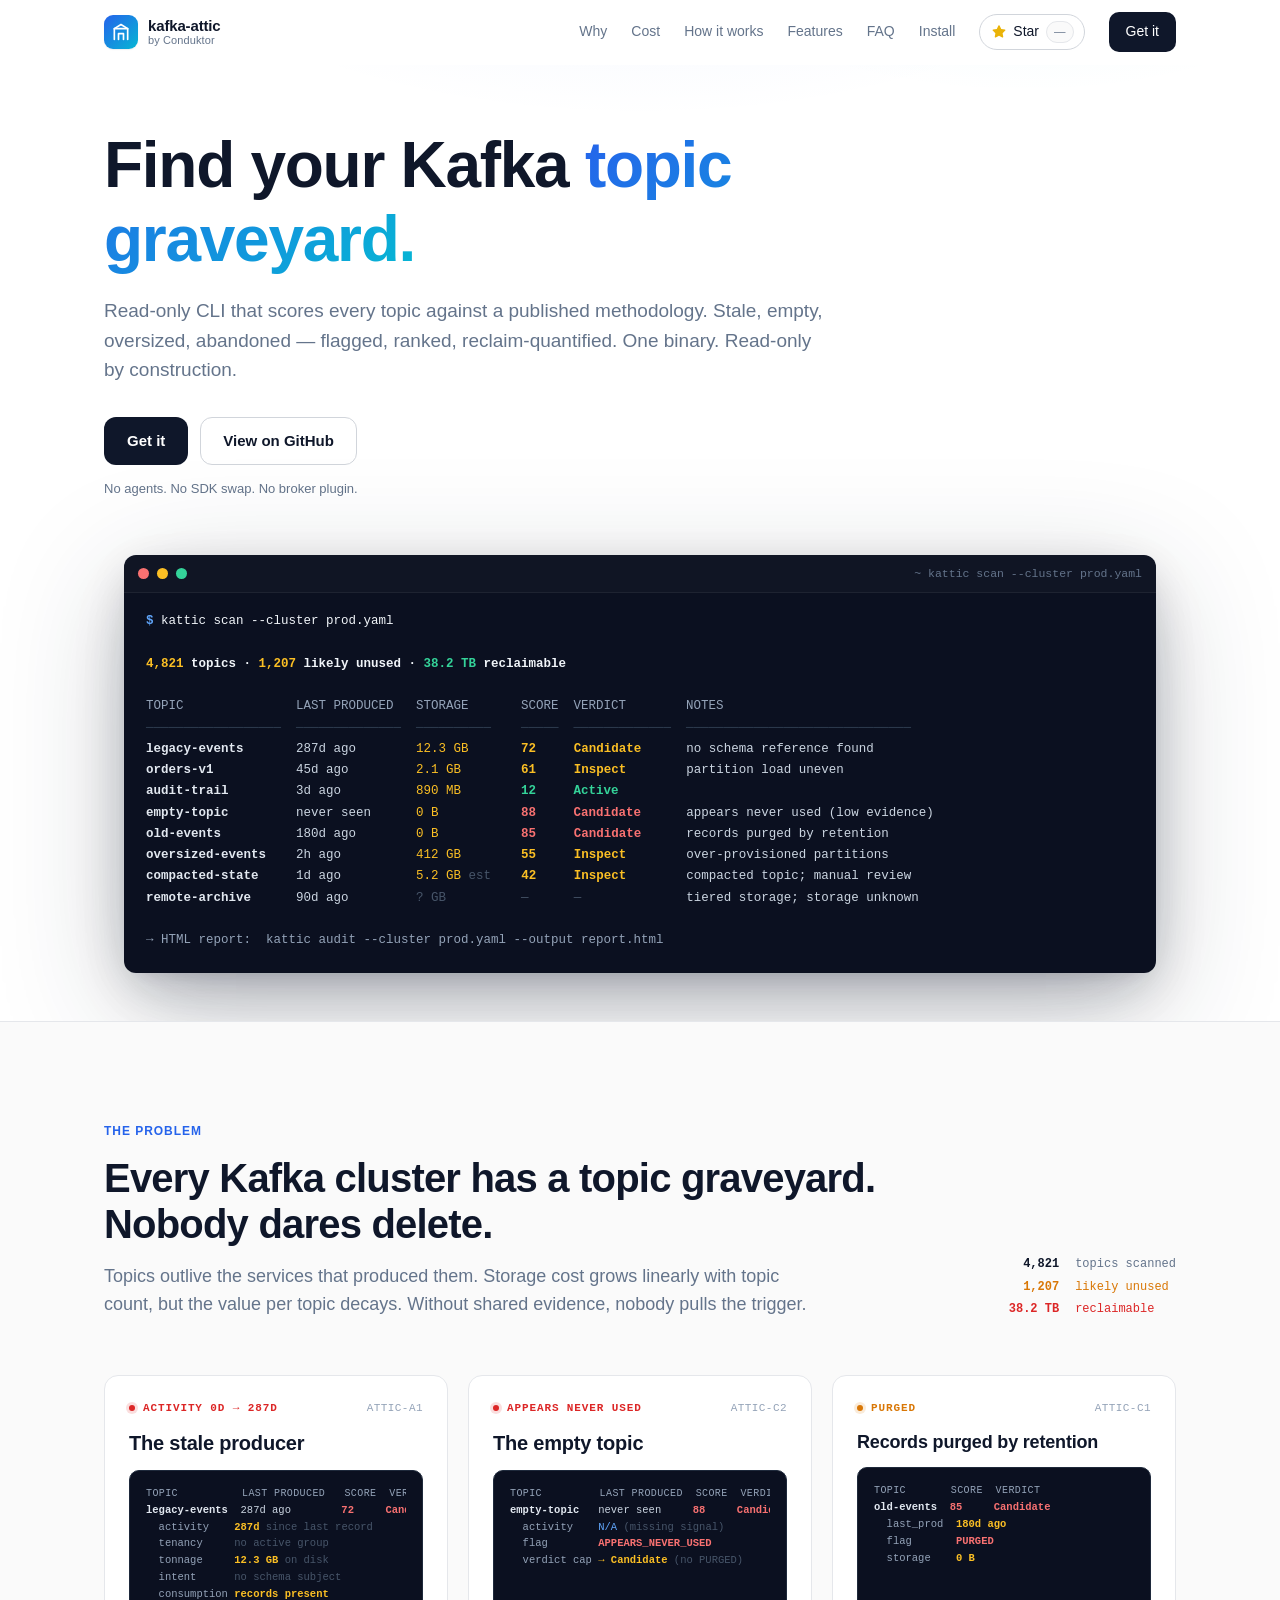
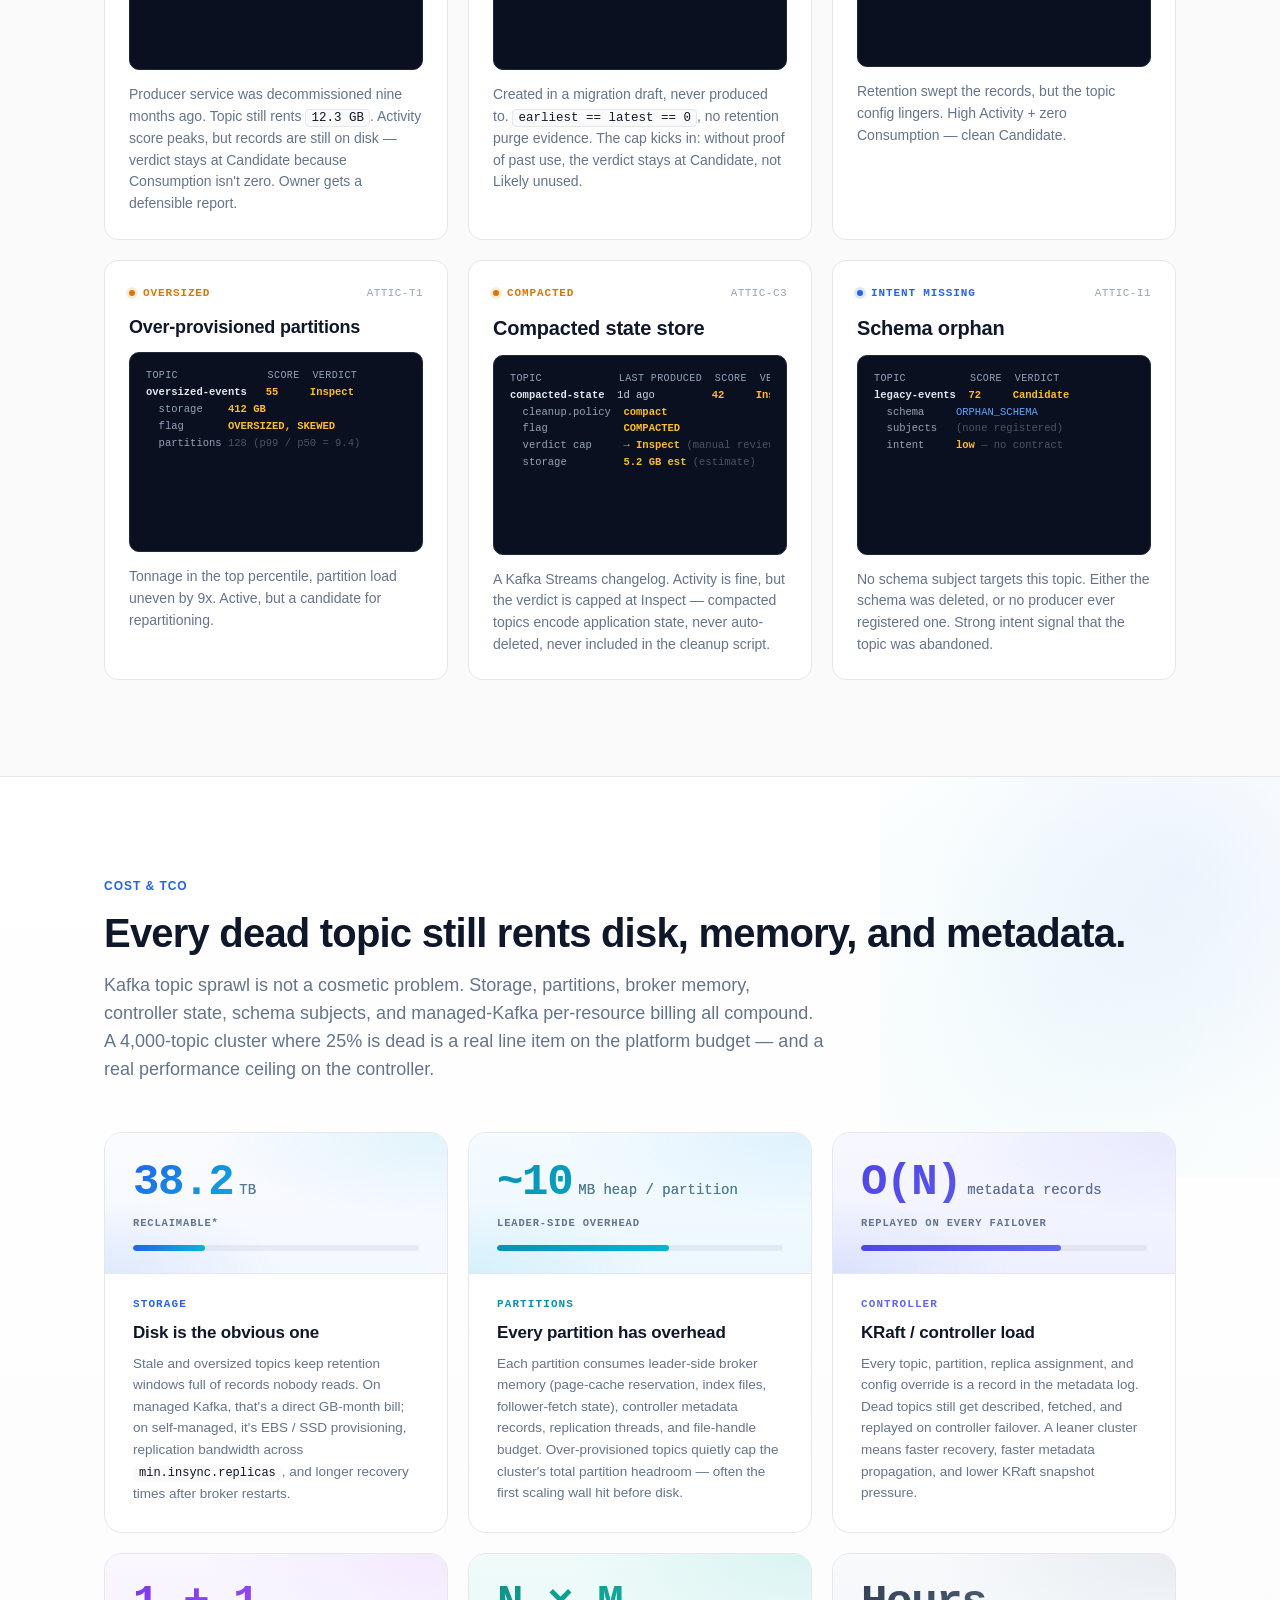
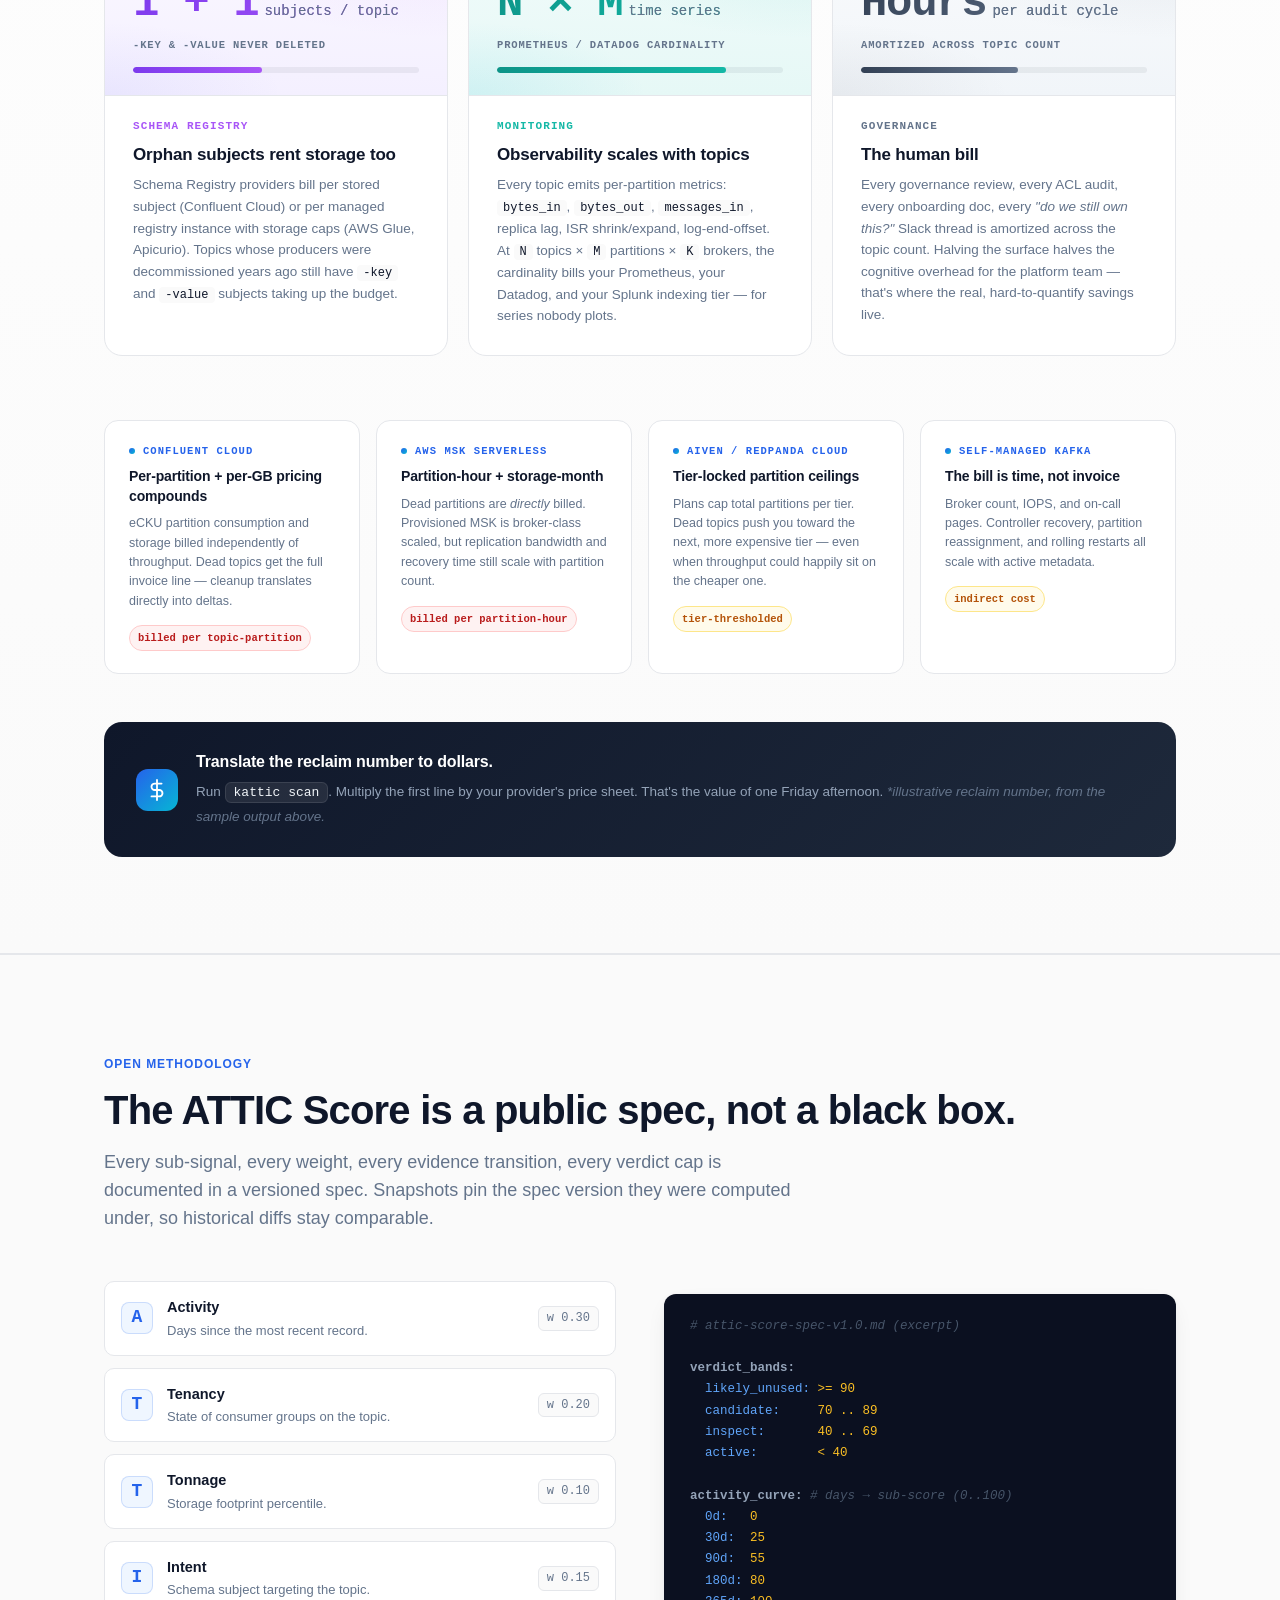
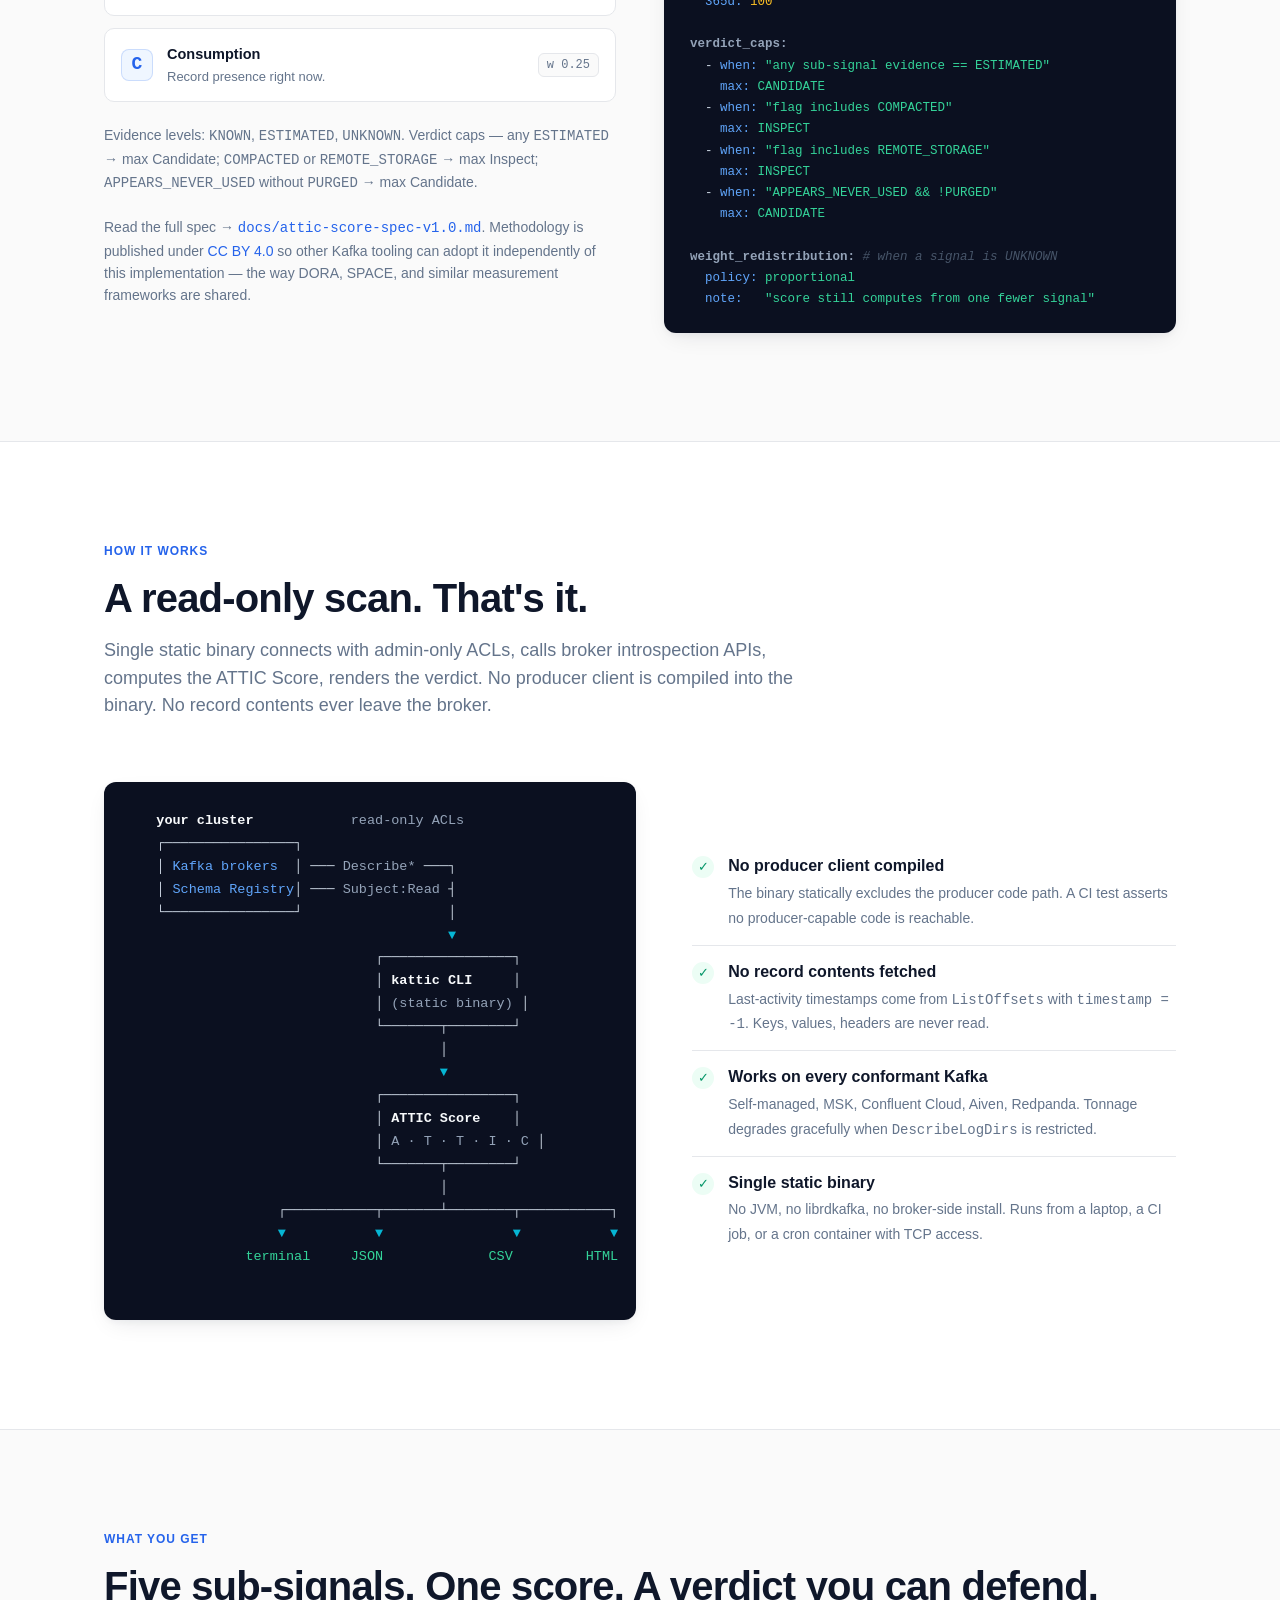
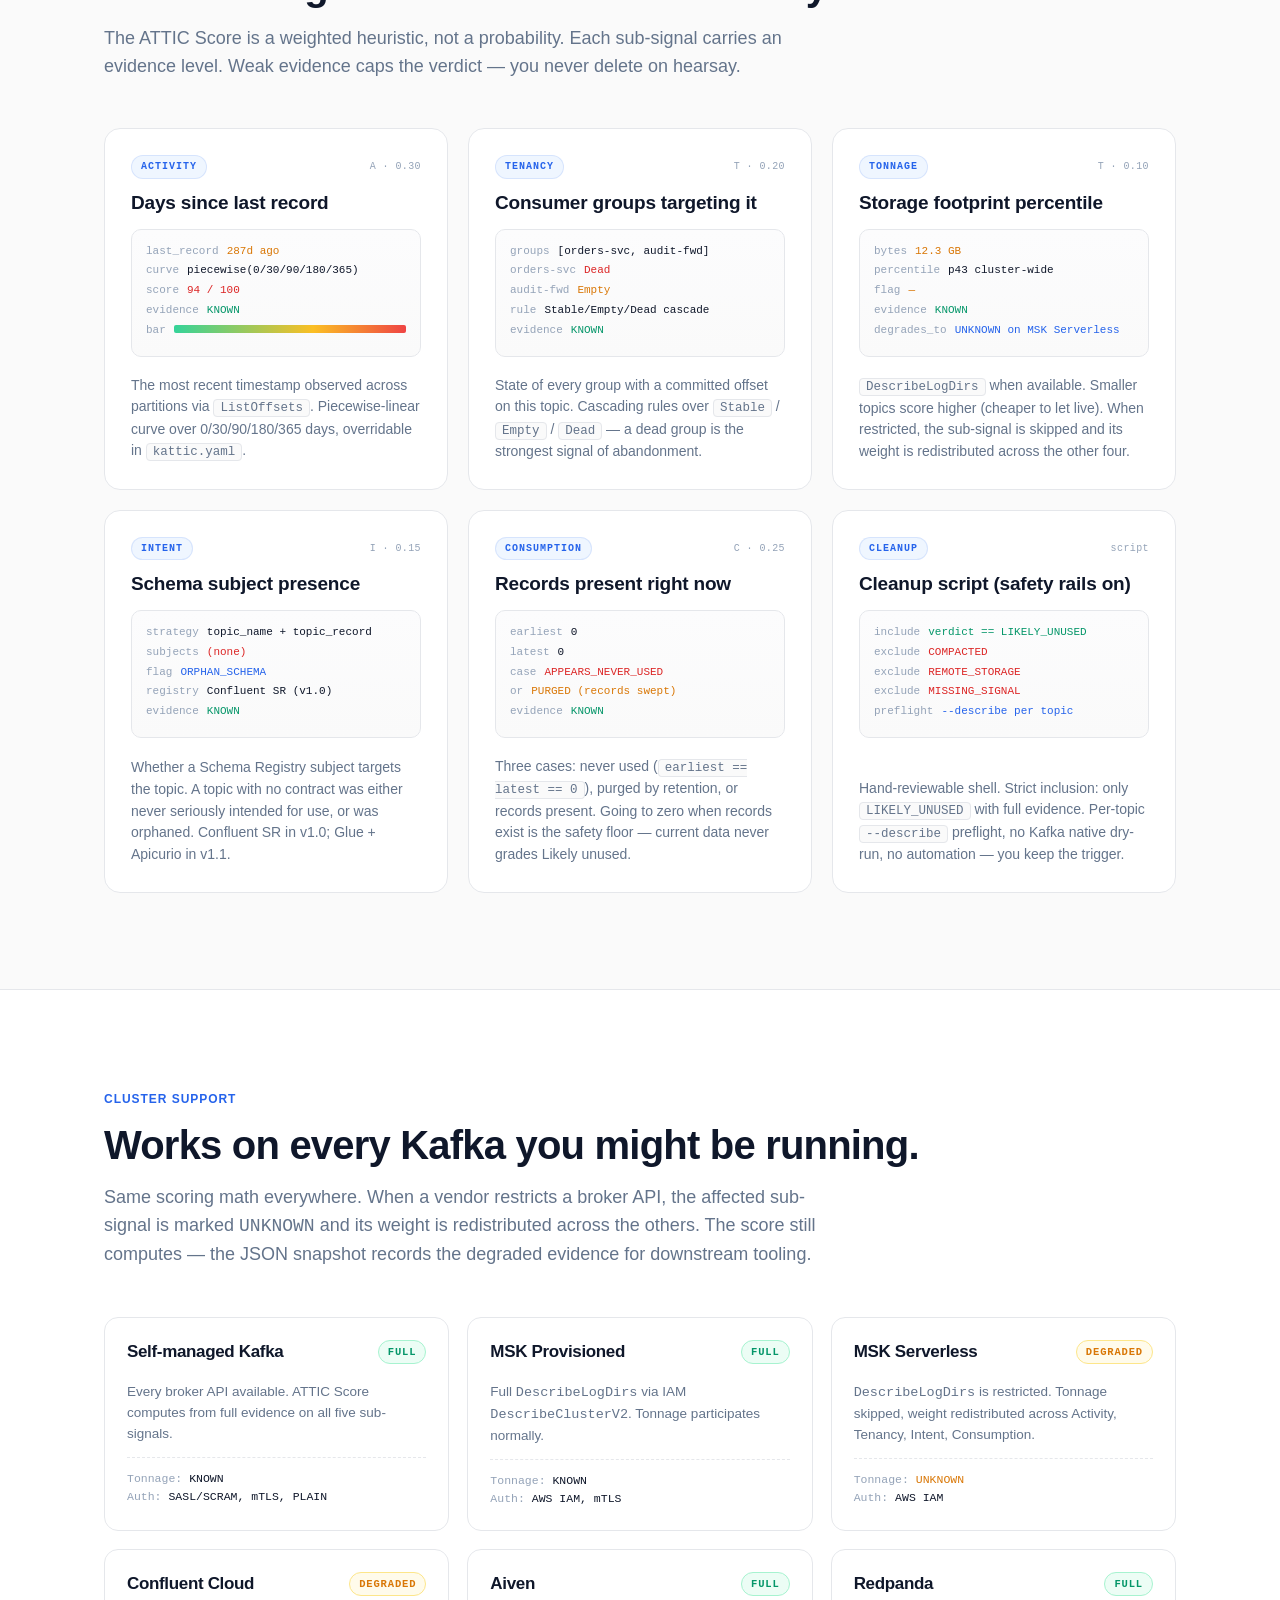
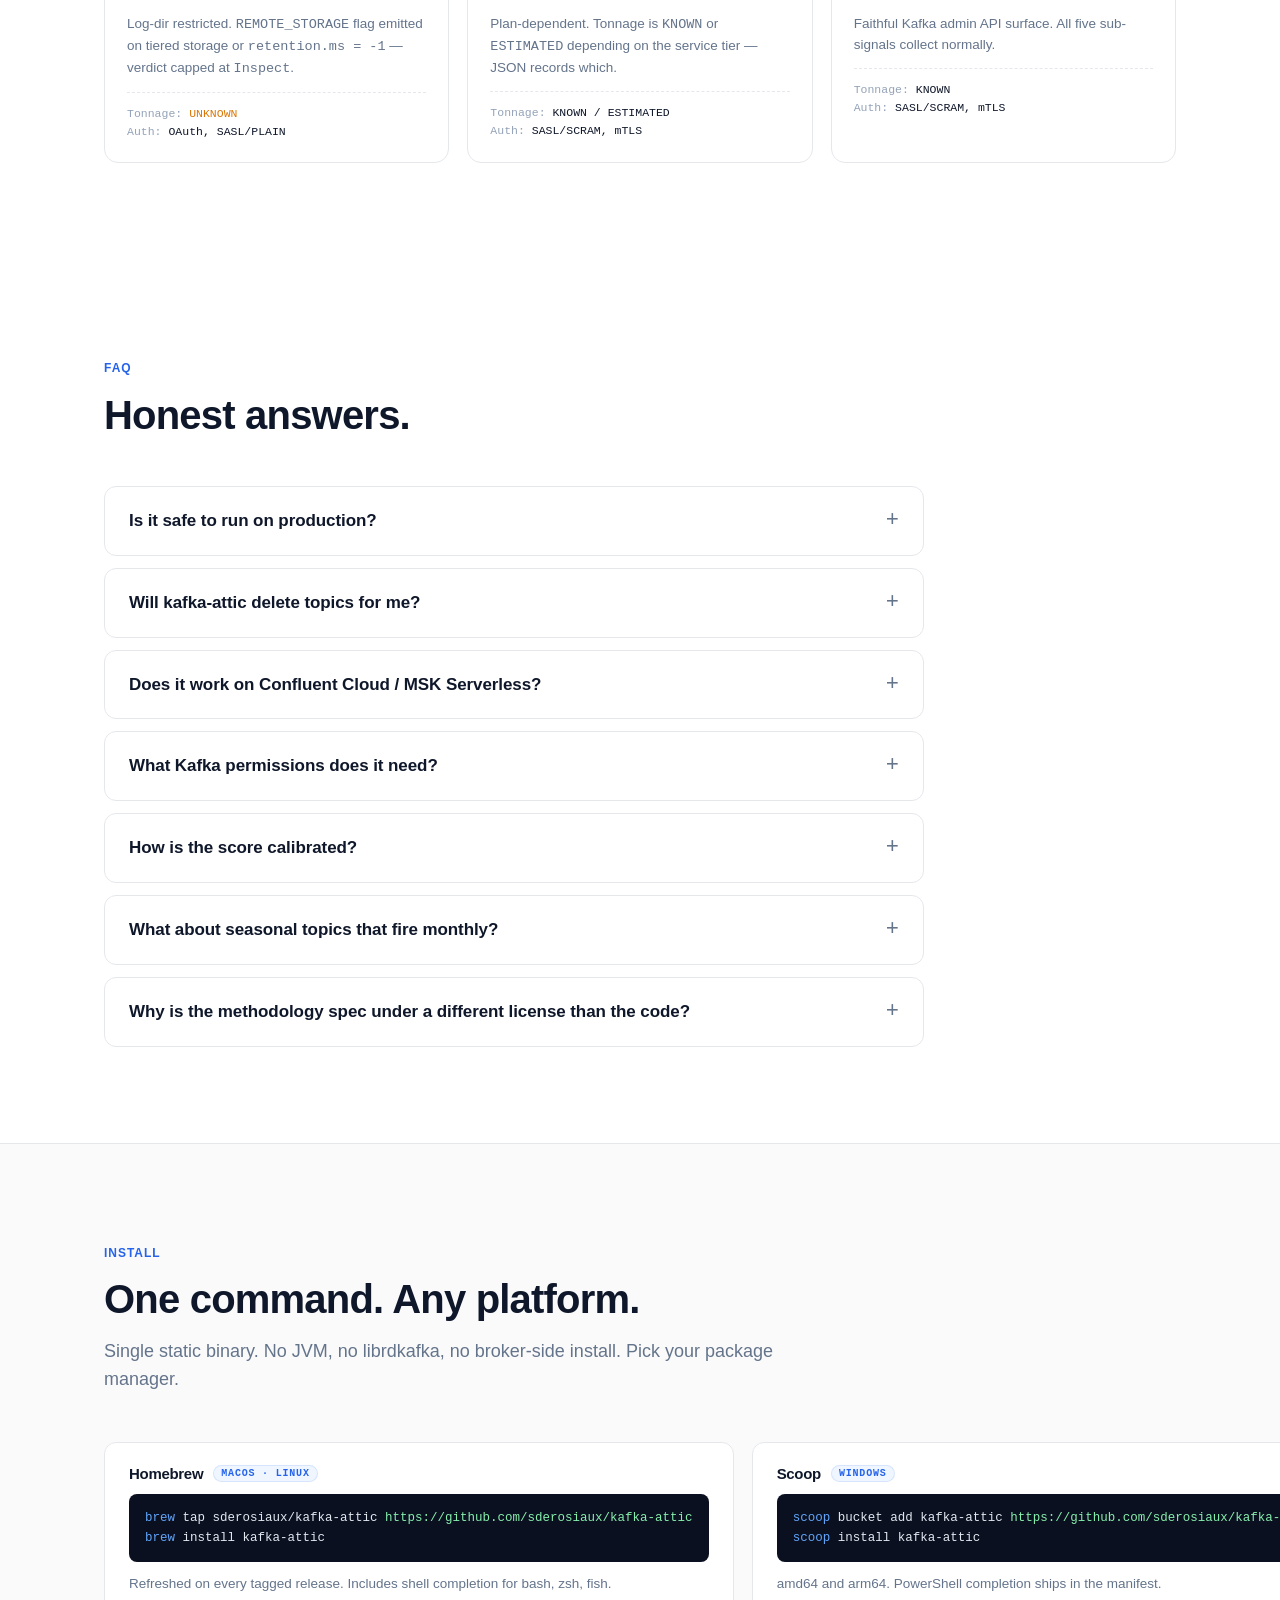
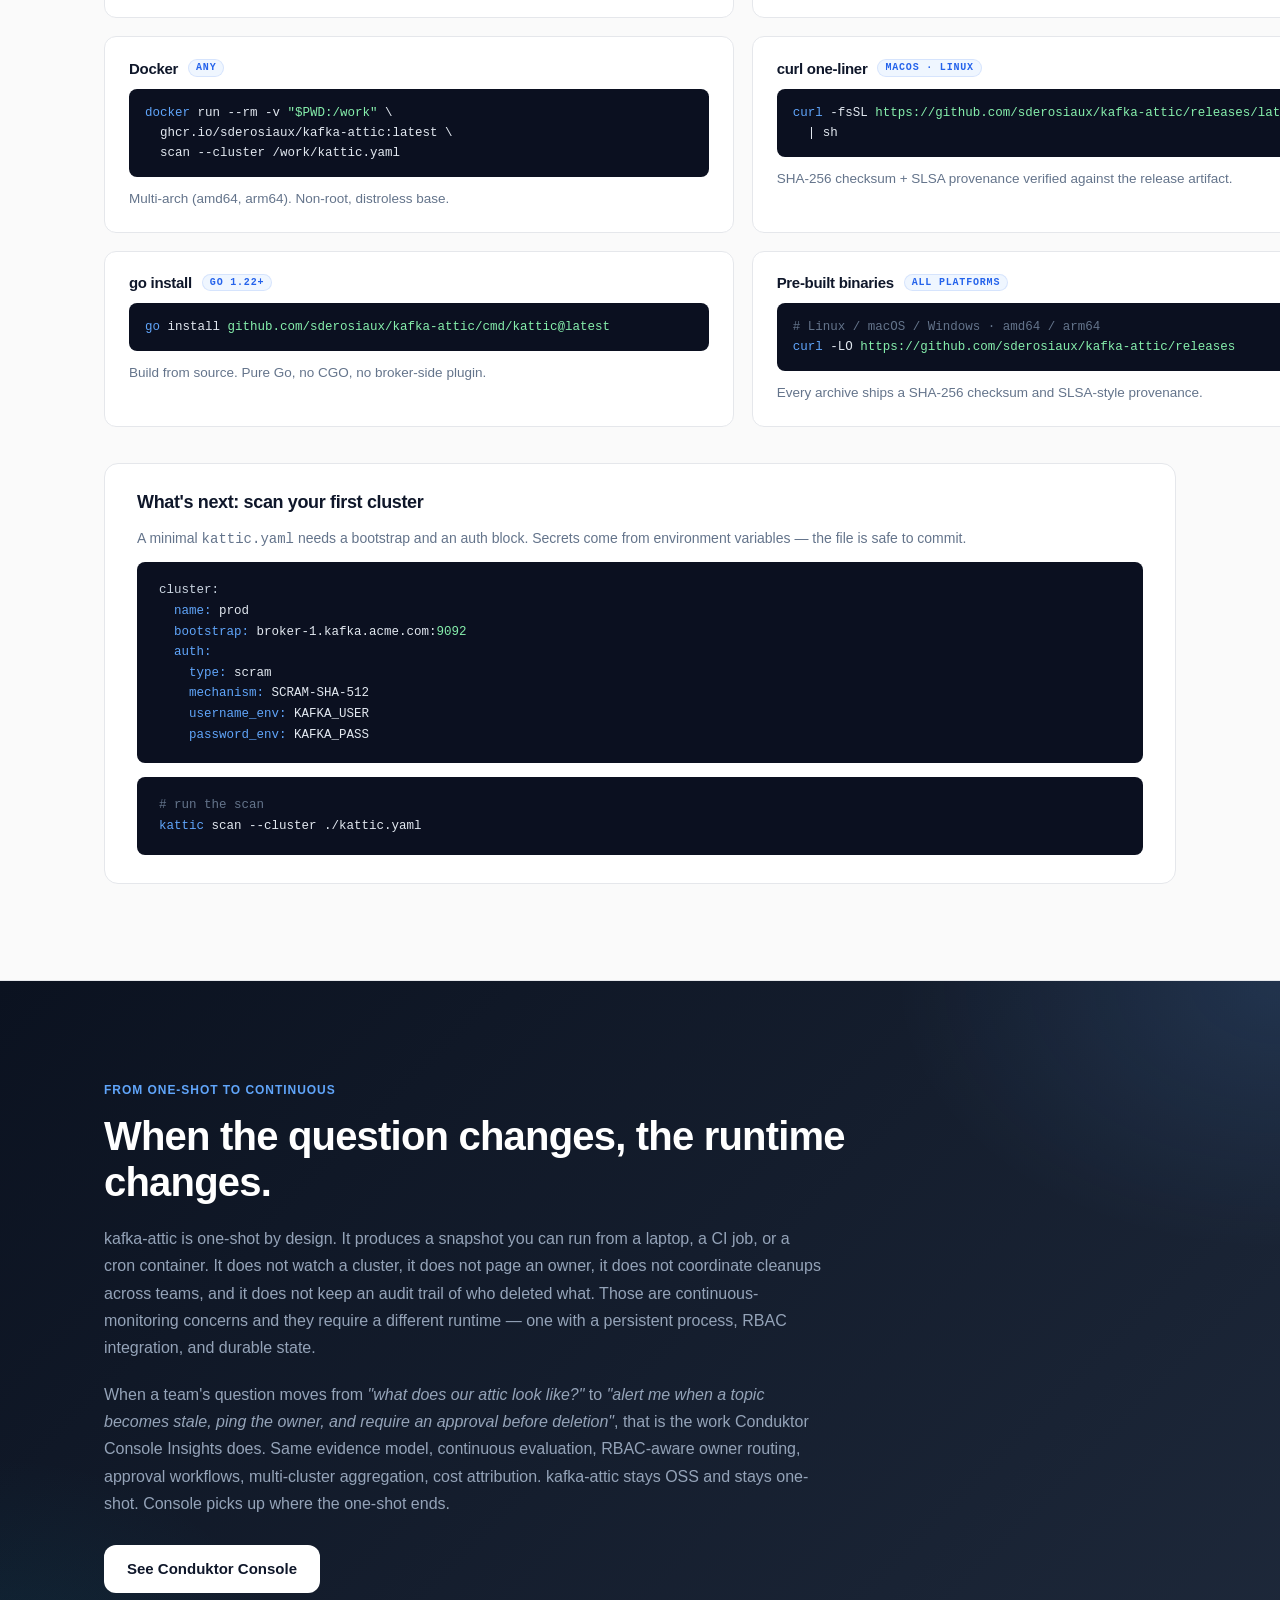
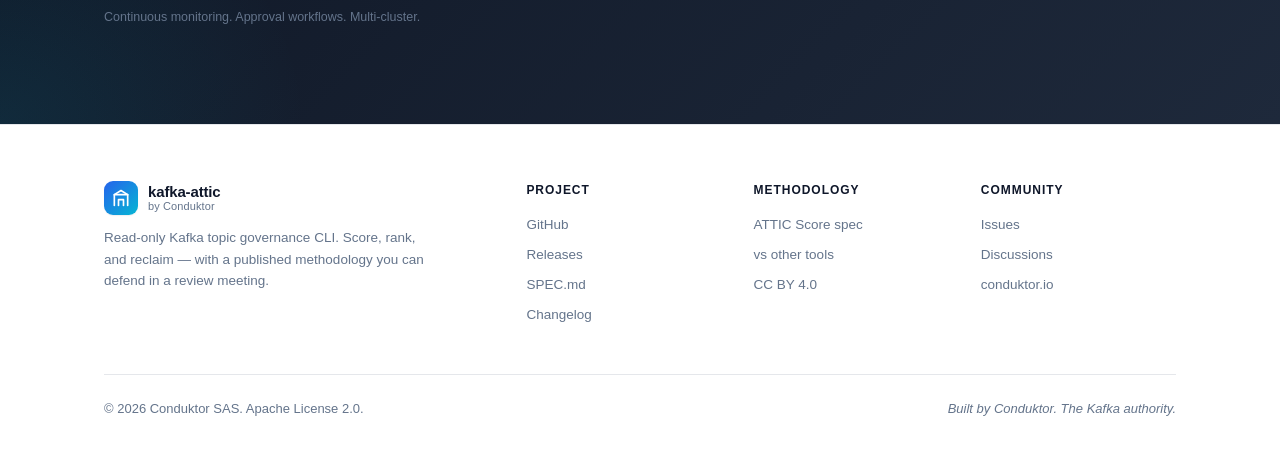
==== commit 7e254f4c: "docs(landing): move 'Open methodology' section above 'How it works' The methodology block (ATTIC Sco" ====
--- a/docs/index.html
+++ b/docs/index.html
@@ -2106,6 +2106,110 @@
         </div>
       </section>
 
+      <section id="methodology" style="background: var(--bg-soft); border-top: 1px solid var(--border); border-bottom: 1px solid var(--border);">
+        <div class="wrap">
+          <span class="eyebrow">Open methodology</span>
+          <h2>The ATTIC Score is a public spec, not a black box.</h2>
+          <p class="lede">
+            Every sub-signal, every weight, every evidence transition, every verdict cap is
+            documented in a versioned spec. Snapshots pin the spec version they were computed
+            under, so historical diffs stay comparable.
+          </p>
+
+          <div class="method-grid">
+            <div class="method-brief">
+              <ul>
+                <li>
+                  <span class="letter">A</span>
+                  <div>
+                    <div class="name">Activity</div>
+                    <div class="desc">Days since the most recent record.</div>
+                  </div>
+                  <span class="w">w 0.30</span>
+                </li>
+                <li>
+                  <span class="letter">T</span>
+                  <div>
+                    <div class="name">Tenancy</div>
+                    <div class="desc">State of consumer groups on the topic.</div>
+                  </div>
+                  <span class="w">w 0.20</span>
+                </li>
+                <li>
+                  <span class="letter">T</span>
+                  <div>
+                    <div class="name">Tonnage</div>
+                    <div class="desc">Storage footprint percentile.</div>
+                  </div>
+                  <span class="w">w 0.10</span>
+                </li>
+                <li>
+                  <span class="letter">I</span>
+                  <div>
+                    <div class="name">Intent</div>
+                    <div class="desc">Schema subject targeting the topic.</div>
+                  </div>
+                  <span class="w">w 0.15</span>
+                </li>
+                <li>
+                  <span class="letter">C</span>
+                  <div>
+                    <div class="name">Consumption</div>
+                    <div class="desc">Record presence right now.</div>
+                  </div>
+                  <span class="w">w 0.25</span>
+                </li>
+              </ul>
+              <p class="method-note">
+                Evidence levels: <code>KNOWN</code>, <code>ESTIMATED</code>, <code>UNKNOWN</code>.
+                Verdict caps — any <code>ESTIMATED</code> → max Candidate; <code>COMPACTED</code>
+                or <code>REMOTE_STORAGE</code> → max Inspect; <code>APPEARS_NEVER_USED</code>
+                without <code>PURGED</code> → max Candidate.
+              </p>
+              <p class="method-note">
+                Read the full spec →
+                <a href="https://github.com/sderosiaux/kafka-attic/blob/main/docs/attic-score-spec-v1.0.md" target="_blank" rel="noopener"
+                  ><code>docs/attic-score-spec-v1.0.md</code></a
+                >. Methodology is published under
+                <a href="https://creativecommons.org/licenses/by/4.0/" target="_blank" rel="noopener">CC BY 4.0</a>
+                so other Kafka tooling can adopt it independently of this implementation — the way
+                DORA, SPACE, and similar measurement frameworks are shared.
+              </p>
+            </div>
+
+            <pre class="code-block" aria-label="ATTIC Score spec excerpt">
+<span class="c"># attic-score-spec-v1.0.md (excerpt)</span>
+
+<span class="h">verdict_bands:</span>
+  <span class="k">likely_unused:</span> <span class="n">>= 90</span>
+  <span class="k">candidate:</span>     <span class="n">70 .. 89</span>
+  <span class="k">inspect:</span>       <span class="n">40 .. 69</span>
+  <span class="k">active:</span>        <span class="n">< 40</span>
+
+<span class="h">activity_curve:</span> <span class="c"># days → sub-score (0..100)</span>
+  <span class="k">0d:</span>   <span class="n">0</span>
+  <span class="k">30d:</span>  <span class="n">25</span>
+  <span class="k">90d:</span>  <span class="n">55</span>
+  <span class="k">180d:</span> <span class="n">80</span>
+  <span class="k">365d:</span> <span class="n">100</span>
+
+<span class="h">verdict_caps:</span>
+  - <span class="k">when:</span> <span class="s">"any sub-signal evidence == ESTIMATED"</span>
+    <span class="k">max:</span> <span class="s">CANDIDATE</span>
+  - <span class="k">when:</span> <span class="s">"flag includes COMPACTED"</span>
+    <span class="k">max:</span> <span class="s">INSPECT</span>
+  - <span class="k">when:</span> <span class="s">"flag includes REMOTE_STORAGE"</span>
+    <span class="k">max:</span> <span class="s">INSPECT</span>
+  - <span class="k">when:</span> <span class="s">"APPEARS_NEVER_USED && !PURGED"</span>
+    <span class="k">max:</span> <span class="s">CANDIDATE</span>
+
+<span class="h">weight_redistribution:</span> <span class="c"># when a signal is UNKNOWN</span>
+  <span class="k">policy:</span> <span class="s">proportional</span>
+  <span class="k">note:</span>   <span class="s">"score still computes from one fewer signal"</span></pre>
+          </div>
+        </div>
+      </section>
+
       <section id="how">
         <div class="wrap">
           <span class="eyebrow">How it works</span>
@@ -2413,110 +2517,6 @@
         </div>
       </section>
 
-      <section id="methodology" style="background: var(--bg-soft); border-top: 1px solid var(--border); border-bottom: 1px solid var(--border);">
-        <div class="wrap">
-          <span class="eyebrow">Open methodology</span>
-          <h2>The ATTIC Score is a public spec, not a black box.</h2>
-          <p class="lede">
-            Every sub-signal, every weight, every evidence transition, every verdict cap is
-            documented in a versioned spec. Snapshots pin the spec version they were computed
-            under, so historical diffs stay comparable.
-          </p>
-
-          <div class="method-grid">
-            <div class="method-brief">
-              <ul>
-                <li>
-                  <span class="letter">A</span>
-                  <div>
-                    <div class="name">Activity</div>
-                    <div class="desc">Days since the most recent record.</div>
-                  </div>
-                  <span class="w">w 0.30</span>
-                </li>
-                <li>
-                  <span class="letter">T</span>
-                  <div>
-                    <div class="name">Tenancy</div>
-                    <div class="desc">State of consumer groups on the topic.</div>
-                  </div>
-                  <span class="w">w 0.20</span>
-                </li>
-                <li>
-                  <span class="letter">T</span>
-                  <div>
-                    <div class="name">Tonnage</div>
-                    <div class="desc">Storage footprint percentile.</div>
-                  </div>
-                  <span class="w">w 0.10</span>
-                </li>
-                <li>
-                  <span class="letter">I</span>
-                  <div>
-                    <div class="name">Intent</div>
-                    <div class="desc">Schema subject targeting the topic.</div>
-                  </div>
-                  <span class="w">w 0.15</span>
-                </li>
-                <li>
-                  <span class="letter">C</span>
-                  <div>
-                    <div class="name">Consumption</div>
-                    <div class="desc">Record presence right now.</div>
-                  </div>
-                  <span class="w">w 0.25</span>
-                </li>
-              </ul>
-              <p class="method-note">
-                Evidence levels: <code>KNOWN</code>, <code>ESTIMATED</code>, <code>UNKNOWN</code>.
-                Verdict caps — any <code>ESTIMATED</code> → max Candidate; <code>COMPACTED</code>
-                or <code>REMOTE_STORAGE</code> → max Inspect; <code>APPEARS_NEVER_USED</code>
-                without <code>PURGED</code> → max Candidate.
-              </p>
-              <p class="method-note">
-                Read the full spec →
-                <a href="https://github.com/sderosiaux/kafka-attic/blob/main/docs/attic-score-spec-v1.0.md" target="_blank" rel="noopener"
-                  ><code>docs/attic-score-spec-v1.0.md</code></a
-                >. Methodology is published under
-                <a href="https://creativecommons.org/licenses/by/4.0/" target="_blank" rel="noopener">CC BY 4.0</a>
-                so other Kafka tooling can adopt it independently of this implementation — the way
-                DORA, SPACE, and similar measurement frameworks are shared.
-              </p>
-            </div>
-
-            <pre class="code-block" aria-label="ATTIC Score spec excerpt">
-<span class="c"># attic-score-spec-v1.0.md (excerpt)</span>
-
-<span class="h">verdict_bands:</span>
-  <span class="k">likely_unused:</span> <span class="n">>= 90</span>
-  <span class="k">candidate:</span>     <span class="n">70 .. 89</span>
-  <span class="k">inspect:</span>       <span class="n">40 .. 69</span>
-  <span class="k">active:</span>        <span class="n">< 40</span>
-
-<span class="h">activity_curve:</span> <span class="c"># days → sub-score (0..100)</span>
-  <span class="k">0d:</span>   <span class="n">0</span>
-  <span class="k">30d:</span>  <span class="n">25</span>
-  <span class="k">90d:</span>  <span class="n">55</span>
-  <span class="k">180d:</span> <span class="n">80</span>
-  <span class="k">365d:</span> <span class="n">100</span>
-
-<span class="h">verdict_caps:</span>
-  - <span class="k">when:</span> <span class="s">"any sub-signal evidence == ESTIMATED"</span>
-    <span class="k">max:</span> <span class="s">CANDIDATE</span>
-  - <span class="k">when:</span> <span class="s">"flag includes COMPACTED"</span>
-    <span class="k">max:</span> <span class="s">INSPECT</span>
-  - <span class="k">when:</span> <span class="s">"flag includes REMOTE_STORAGE"</span>
-    <span class="k">max:</span> <span class="s">INSPECT</span>
-  - <span class="k">when:</span> <span class="s">"APPEARS_NEVER_USED && !PURGED"</span>
-    <span class="k">max:</span> <span class="s">CANDIDATE</span>
-
-<span class="h">weight_redistribution:</span> <span class="c"># when a signal is UNKNOWN</span>
-  <span class="k">policy:</span> <span class="s">proportional</span>
-  <span class="k">note:</span>   <span class="s">"score still computes from one fewer signal"</span></pre>
-          </div>
-        </div>
-      </section>
-
       <section id="faq">
         <div class="wrap">
           <span class="eyebrow">FAQ</span>
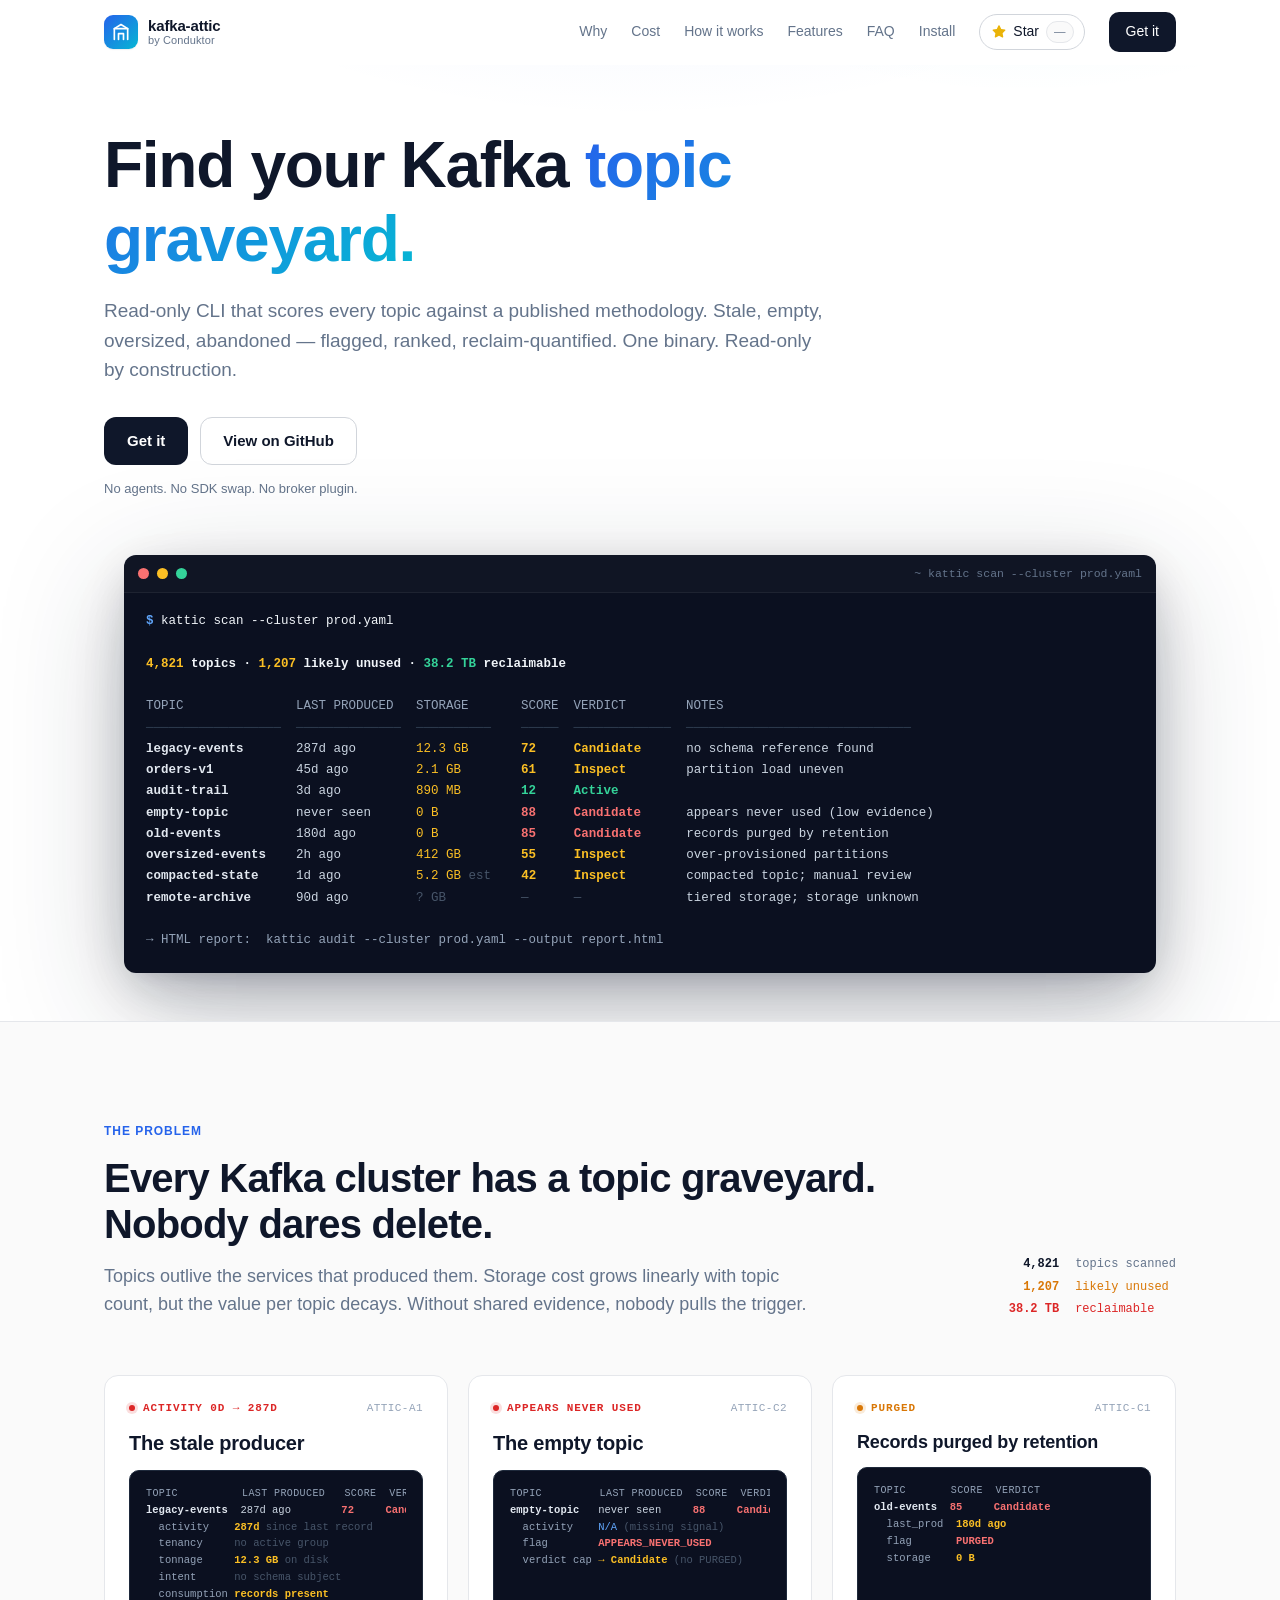
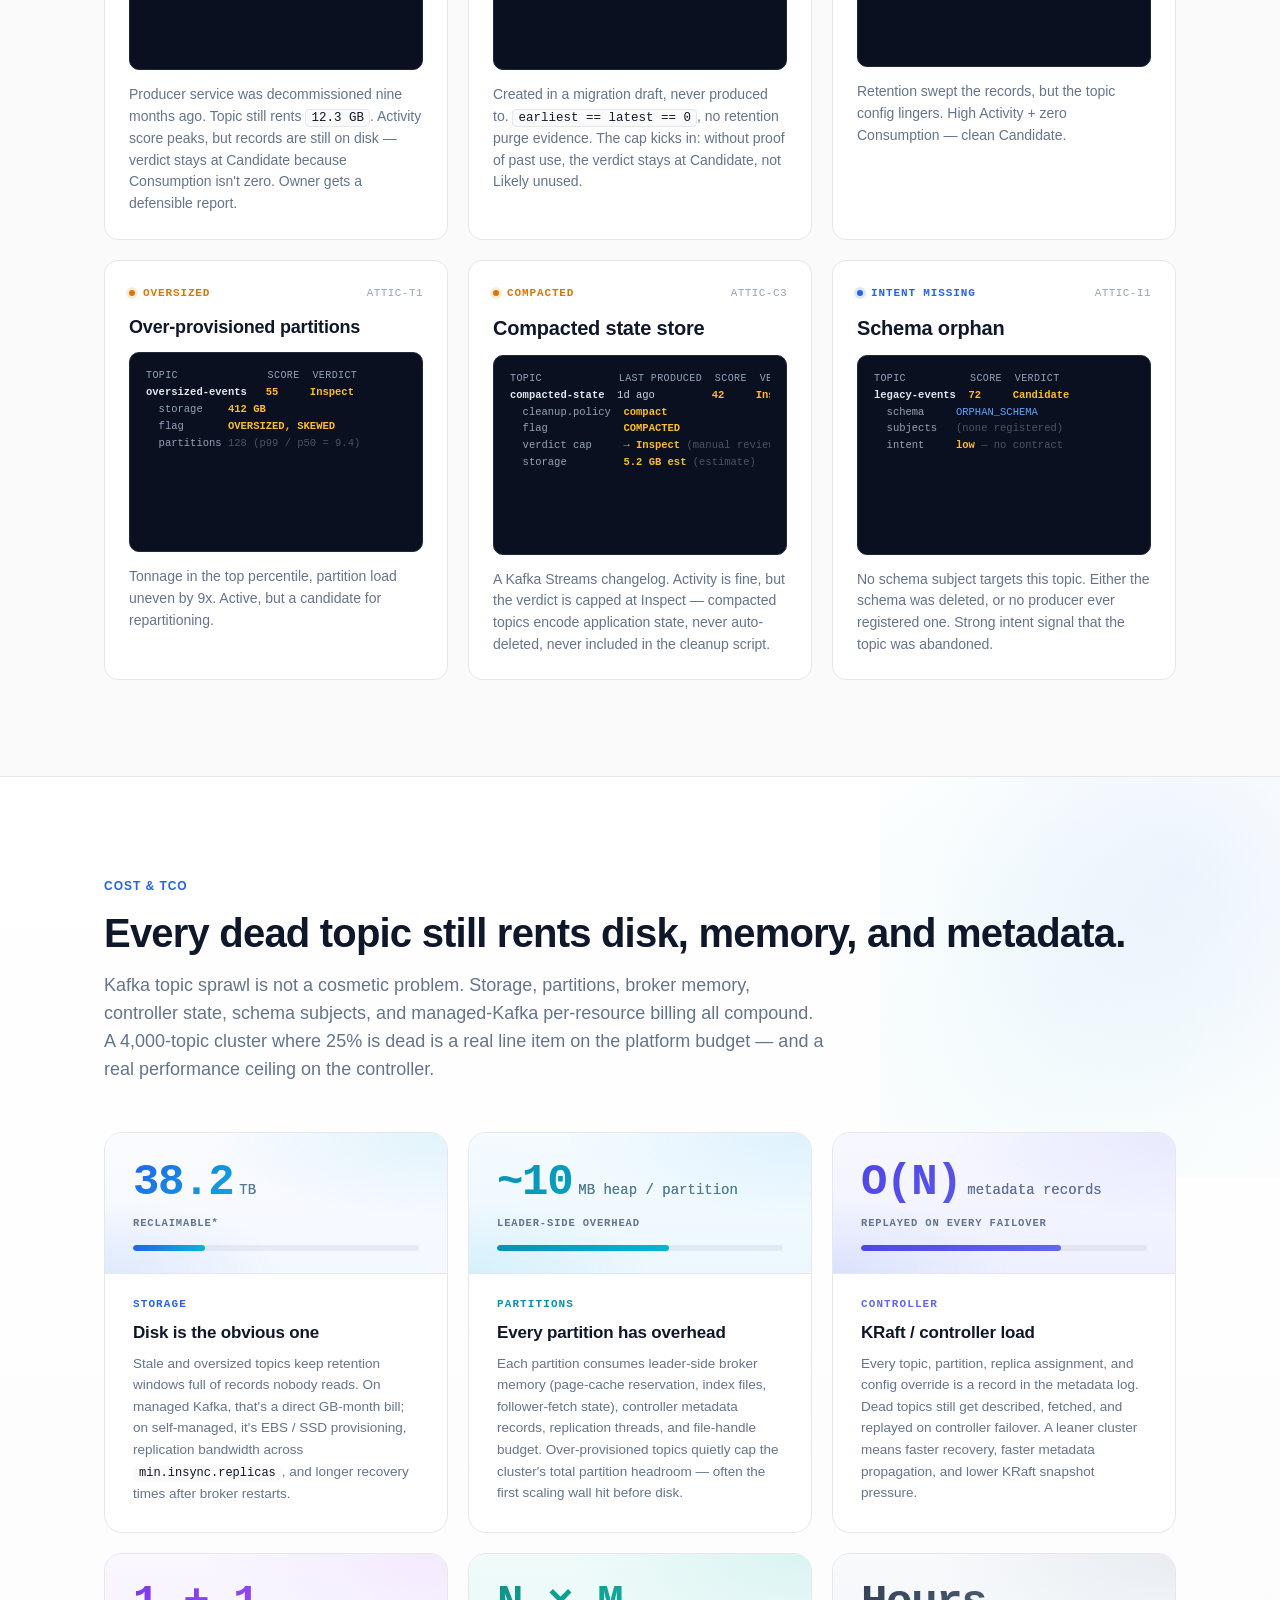
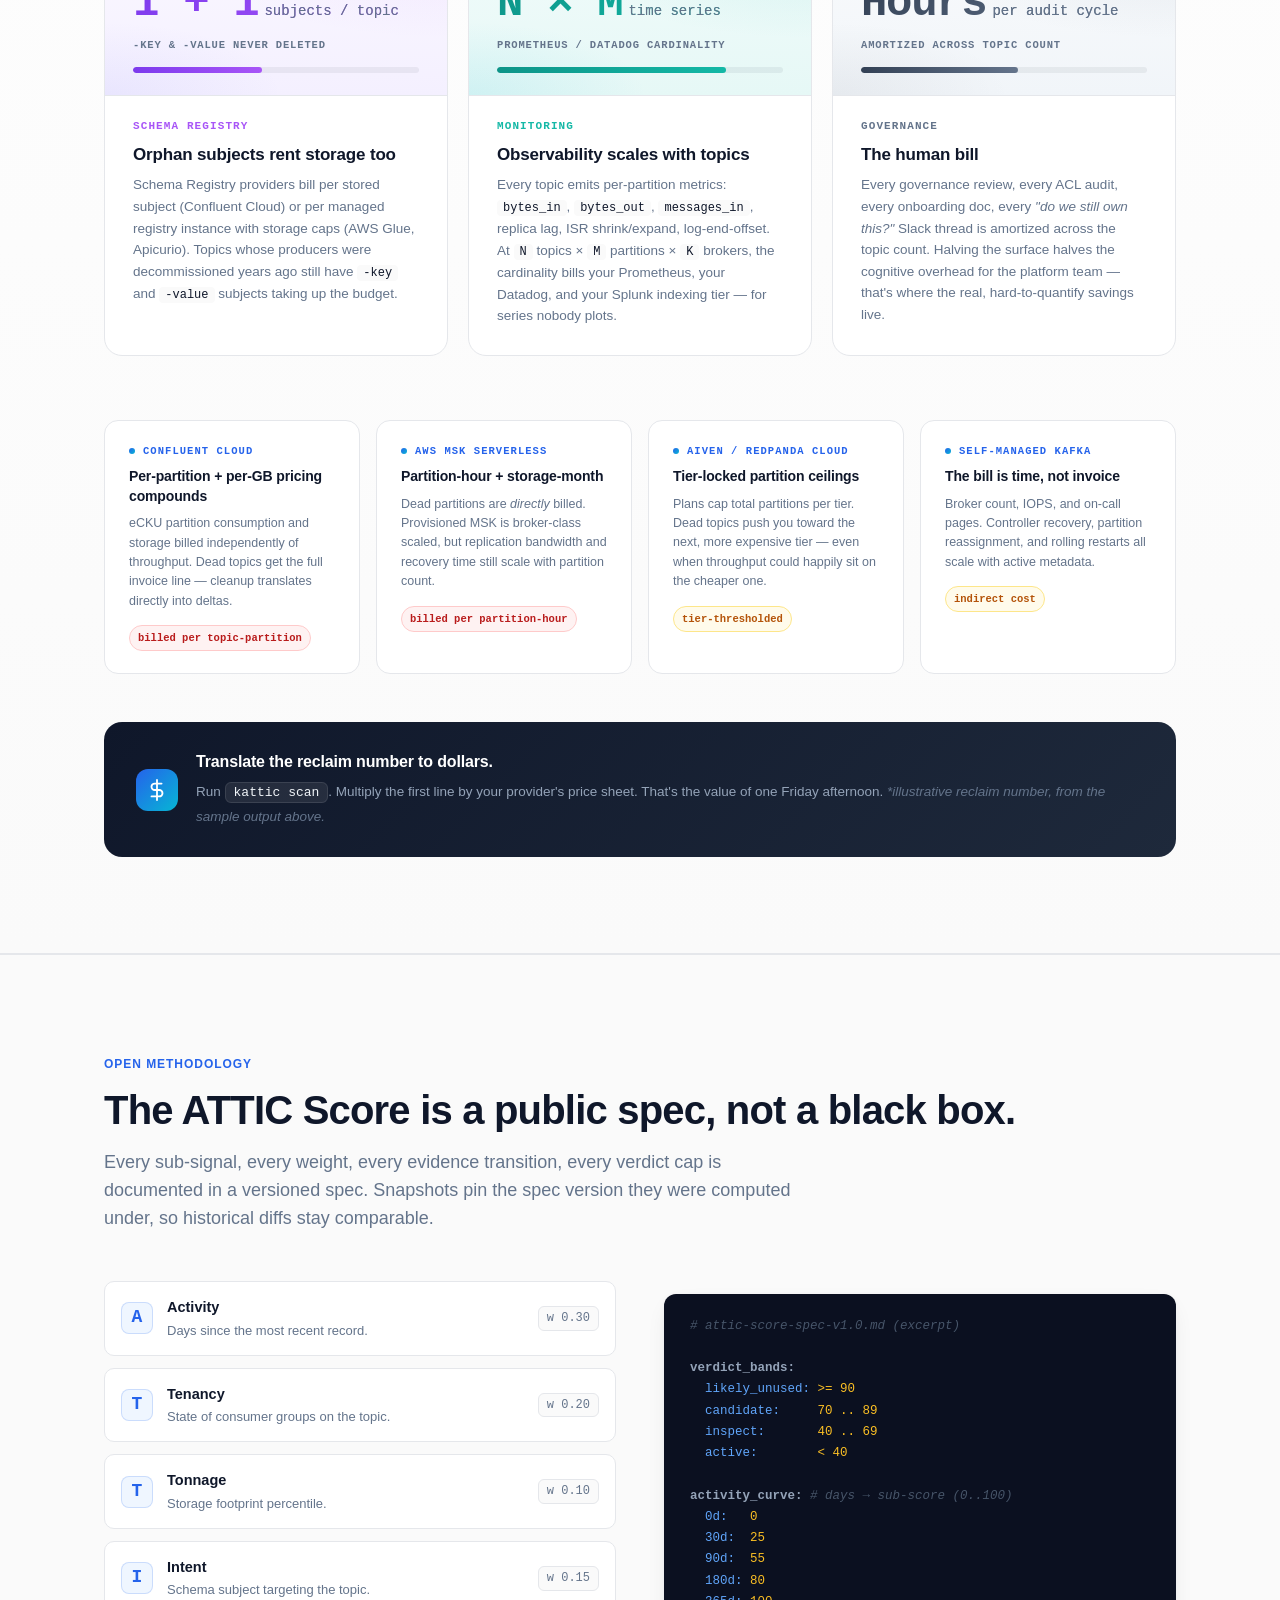
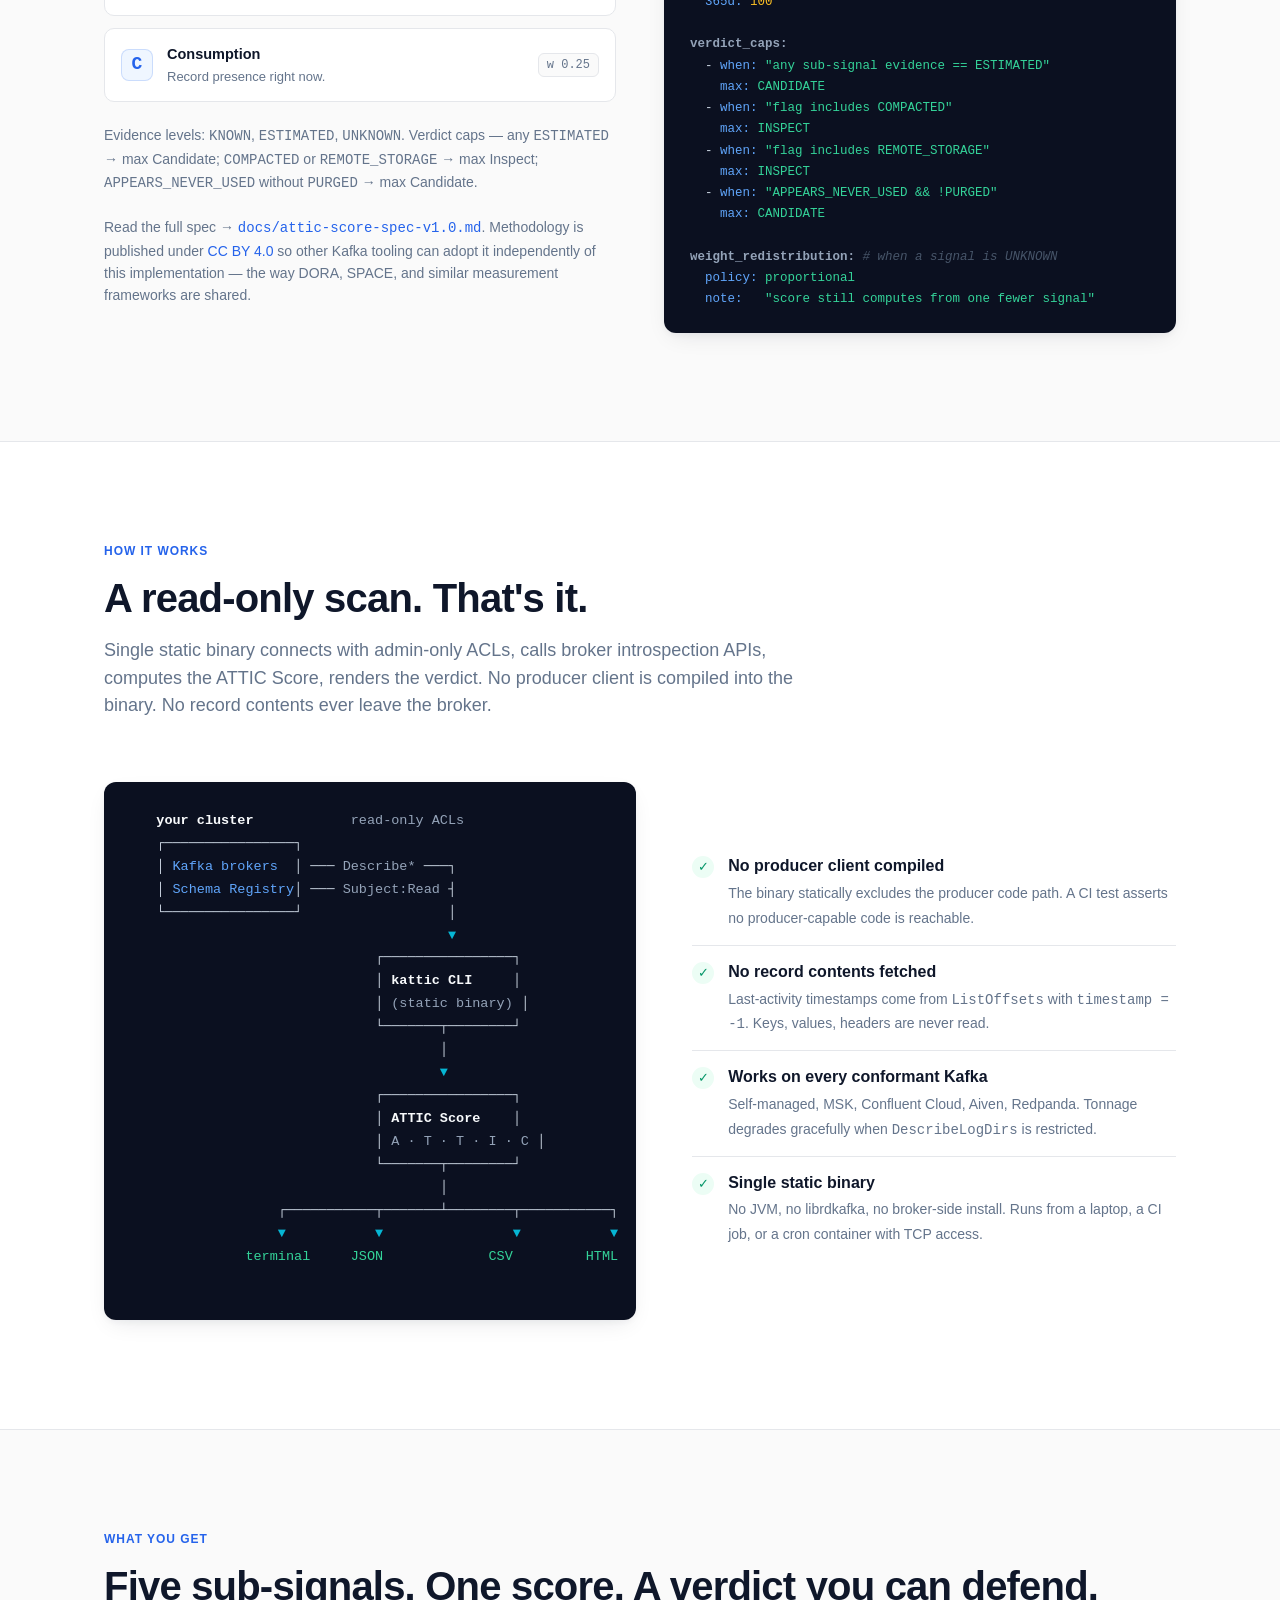
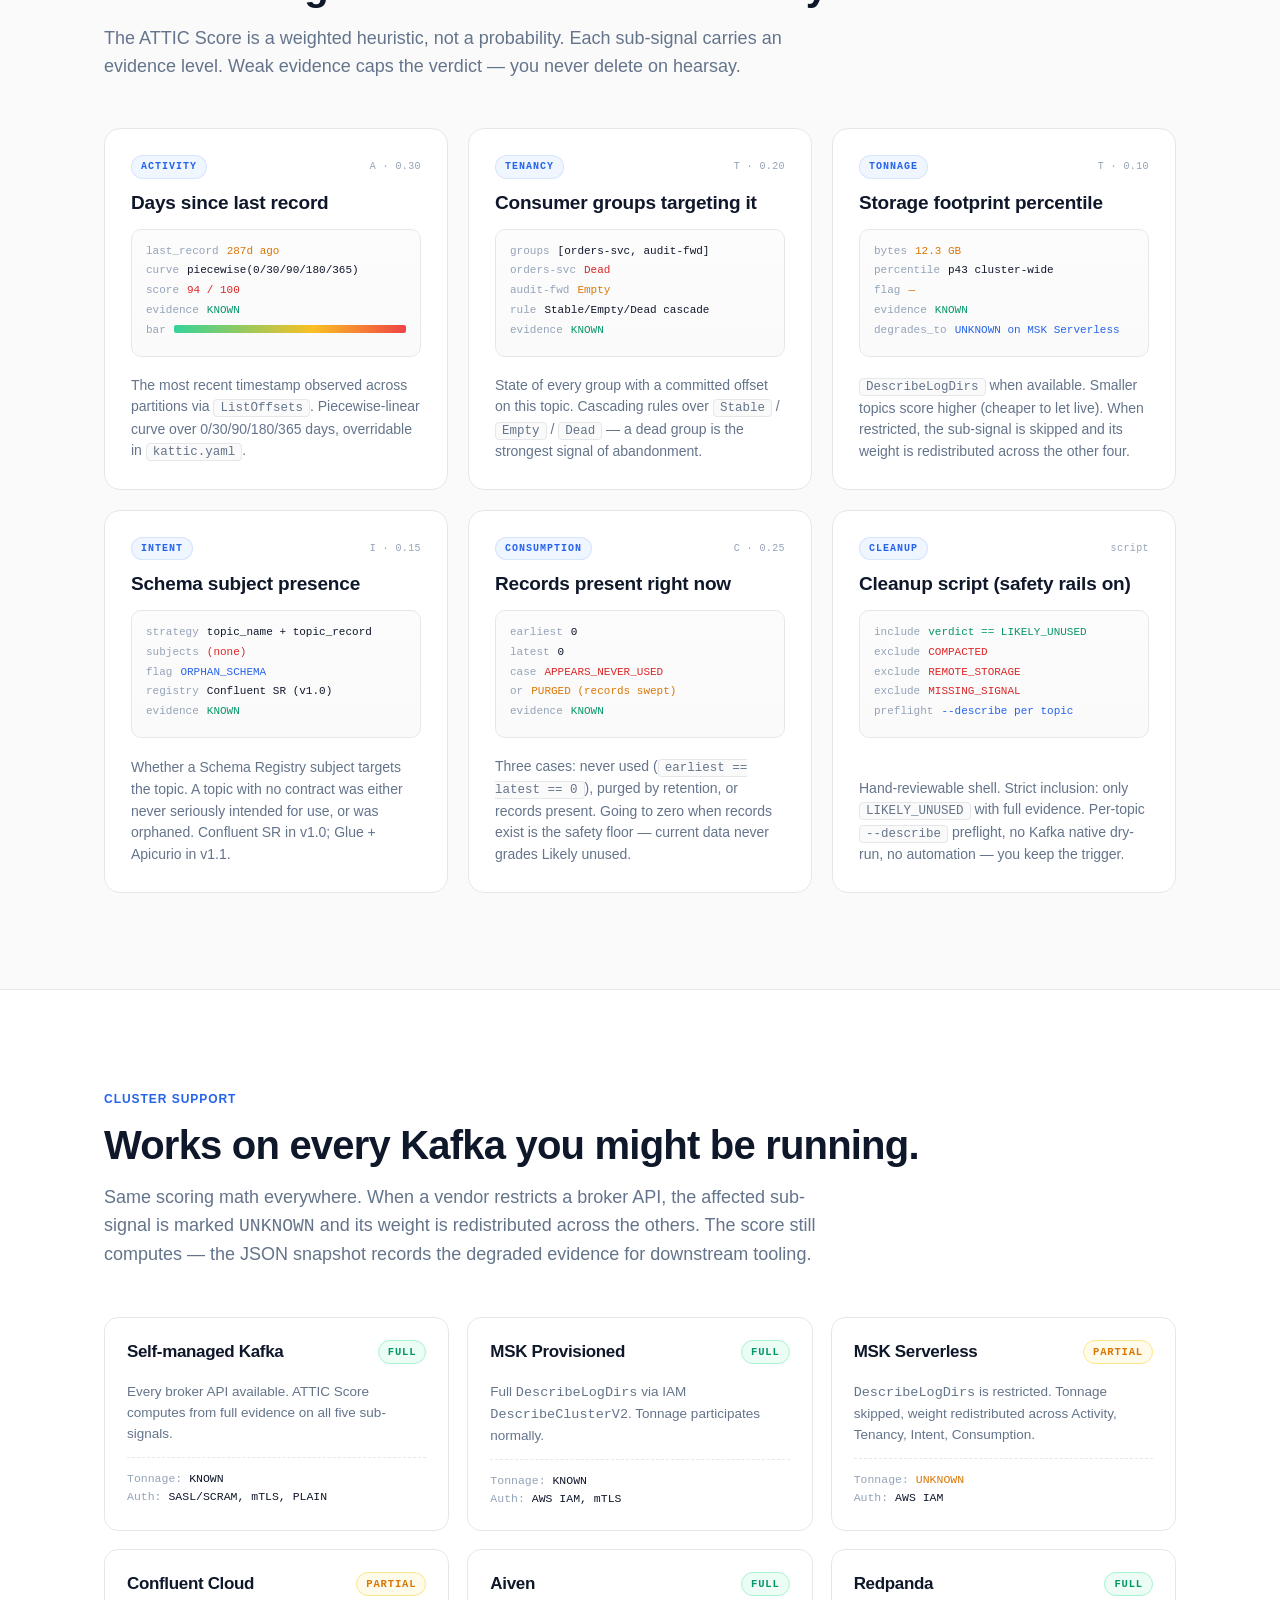
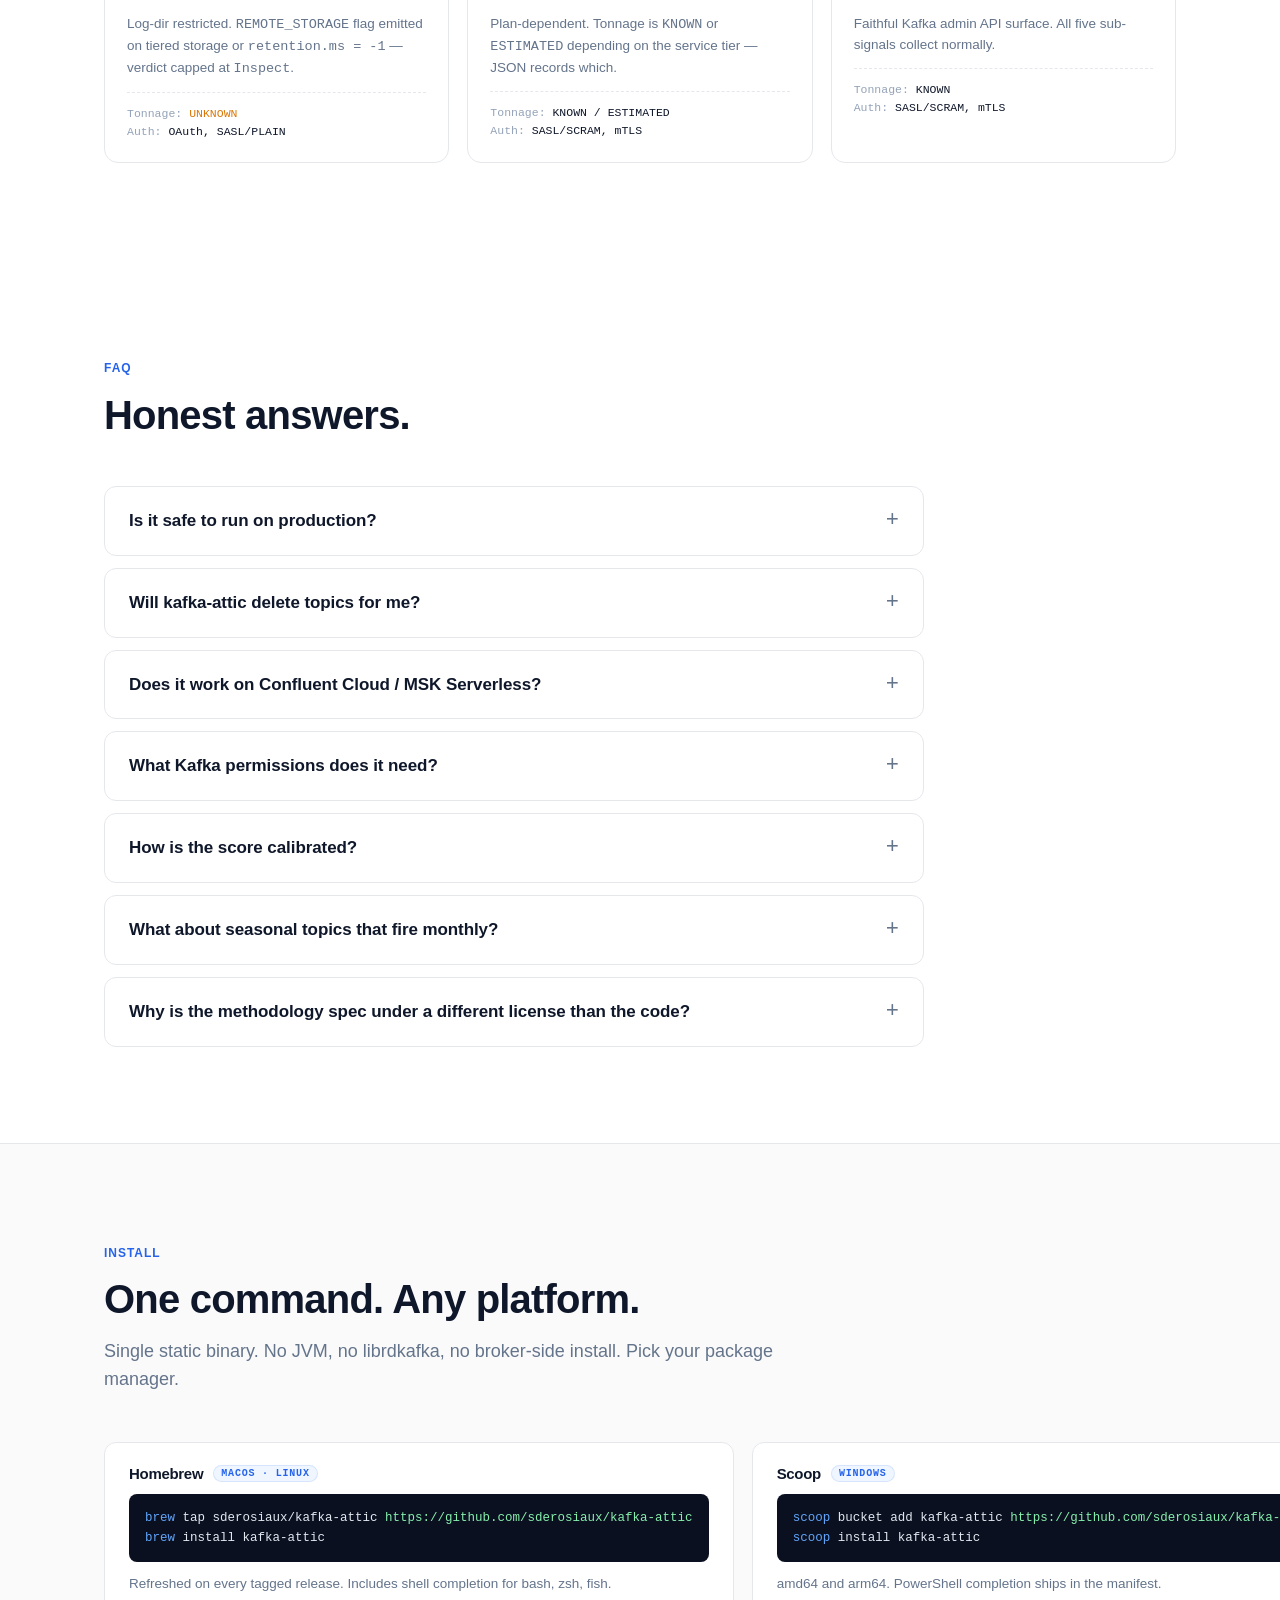
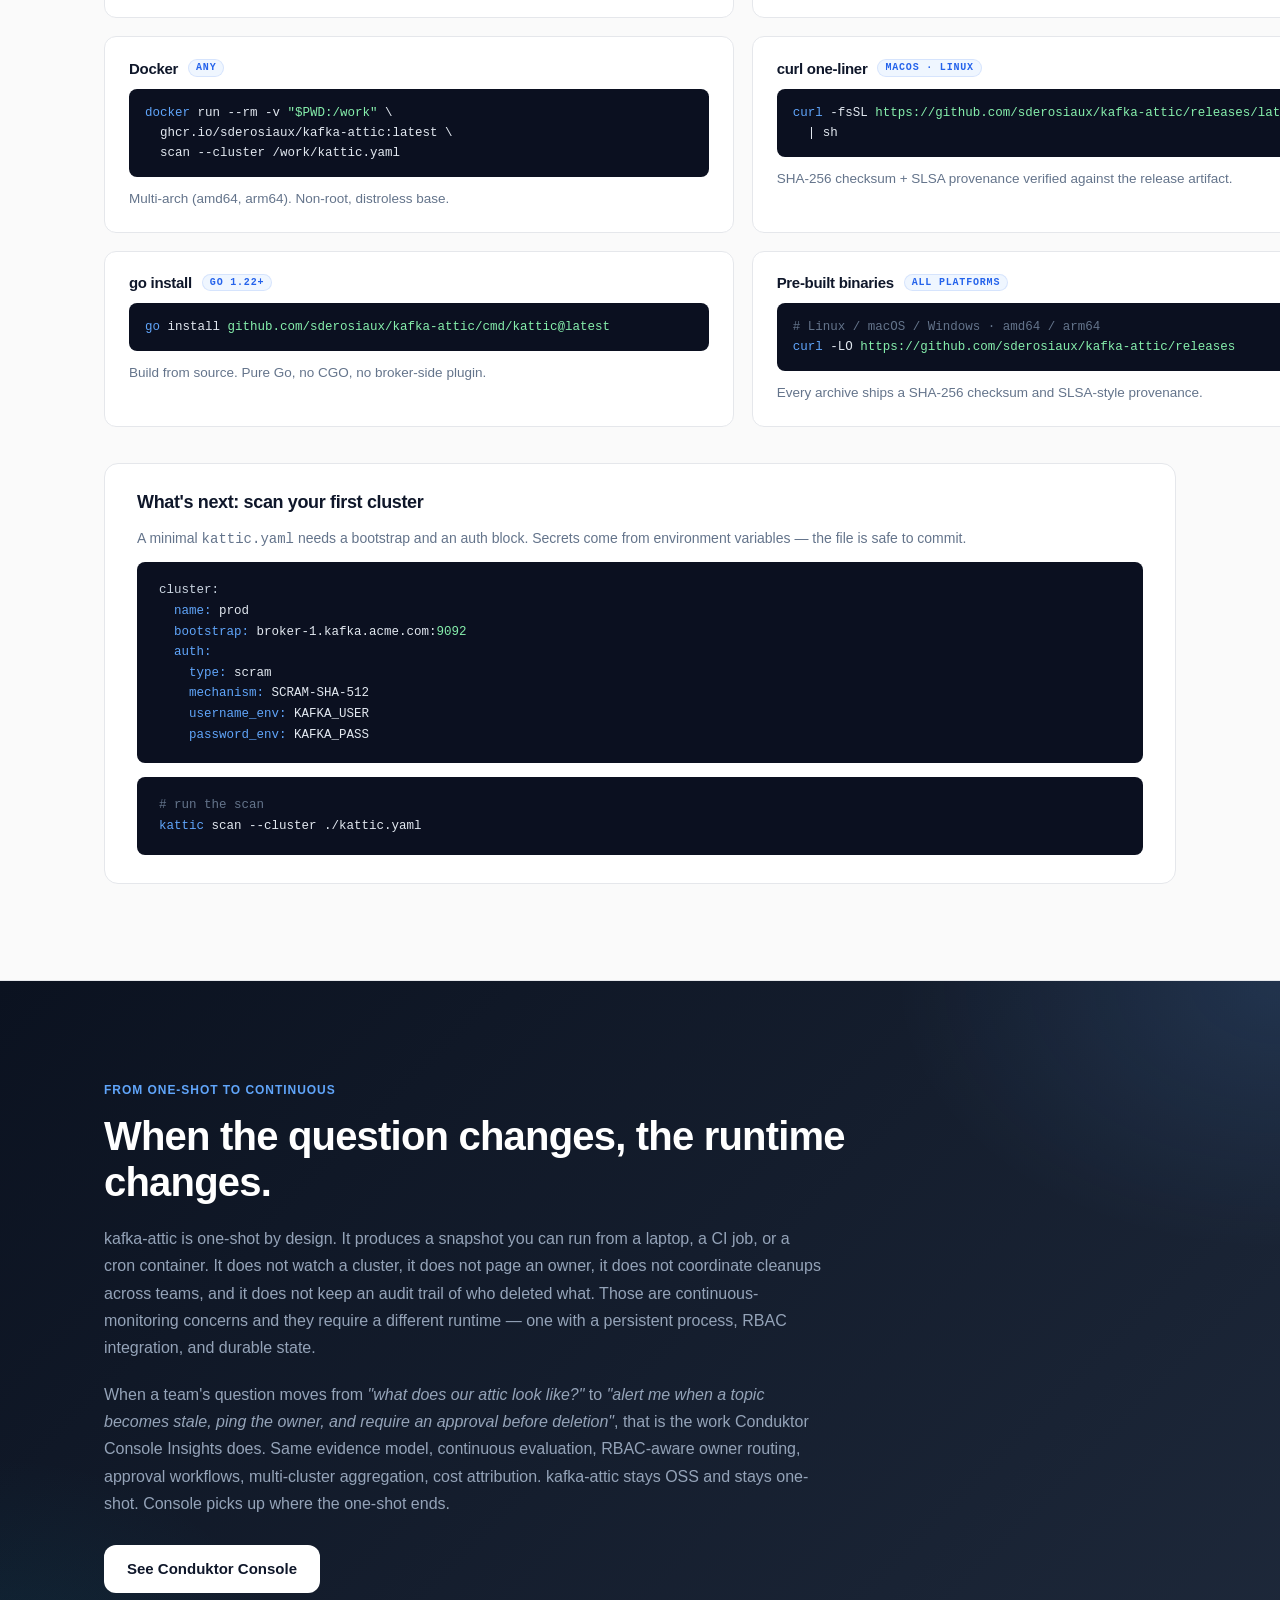
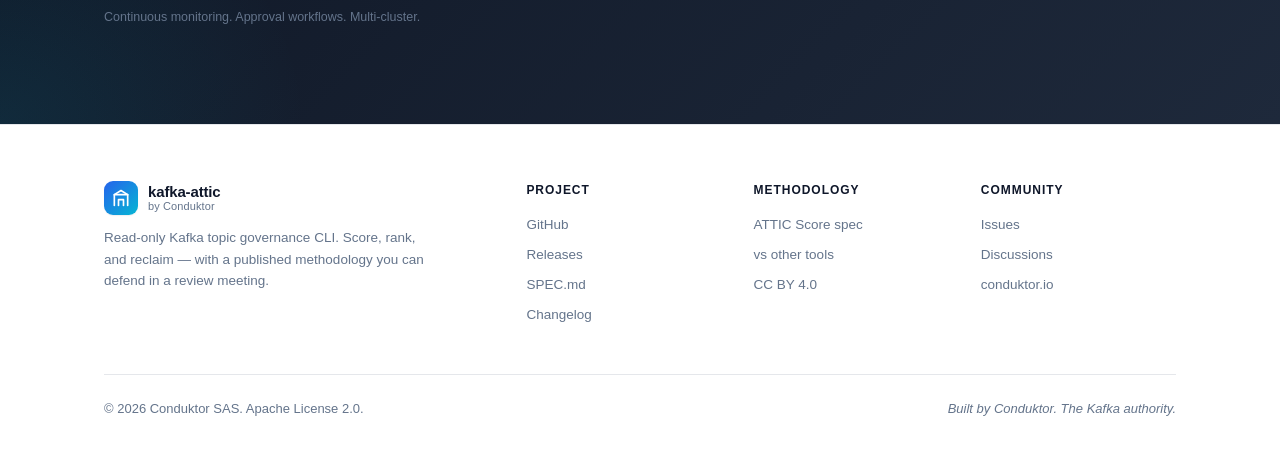
==== commit c97ad738: "docs(landing): rename cluster status 'Degraded' to 'Partial' The MSK Serverless + Confluent Cloud ca" ====
--- a/docs/index.html
+++ b/docs/index.html
@@ -1340,7 +1340,7 @@
         background: #ecfdf5;
         border: 1px solid #a7f3d0;
       }
-      .cluster-card .status.degraded {
+      .cluster-card .status.partial {
         color: var(--warn);
         background: #fffbeb;
         border: 1px solid #fde68a;
@@ -2458,7 +2458,7 @@
             <div class="cluster-card">
               <div class="ch">
                 <h3>MSK Serverless</h3>
-                <span class="status degraded">Degraded</span>
+                <span class="status partial">Partial</span>
               </div>
               <p>
                 <code>DescribeLogDirs</code> is restricted. Tonnage skipped, weight redistributed
@@ -2473,7 +2473,7 @@
             <div class="cluster-card">
               <div class="ch">
                 <h3>Confluent Cloud</h3>
-                <span class="status degraded">Degraded</span>
+                <span class="status partial">Partial</span>
               </div>
               <p>
                 Log-dir restricted. <code>REMOTE_STORAGE</code> flag emitted on tiered storage or
